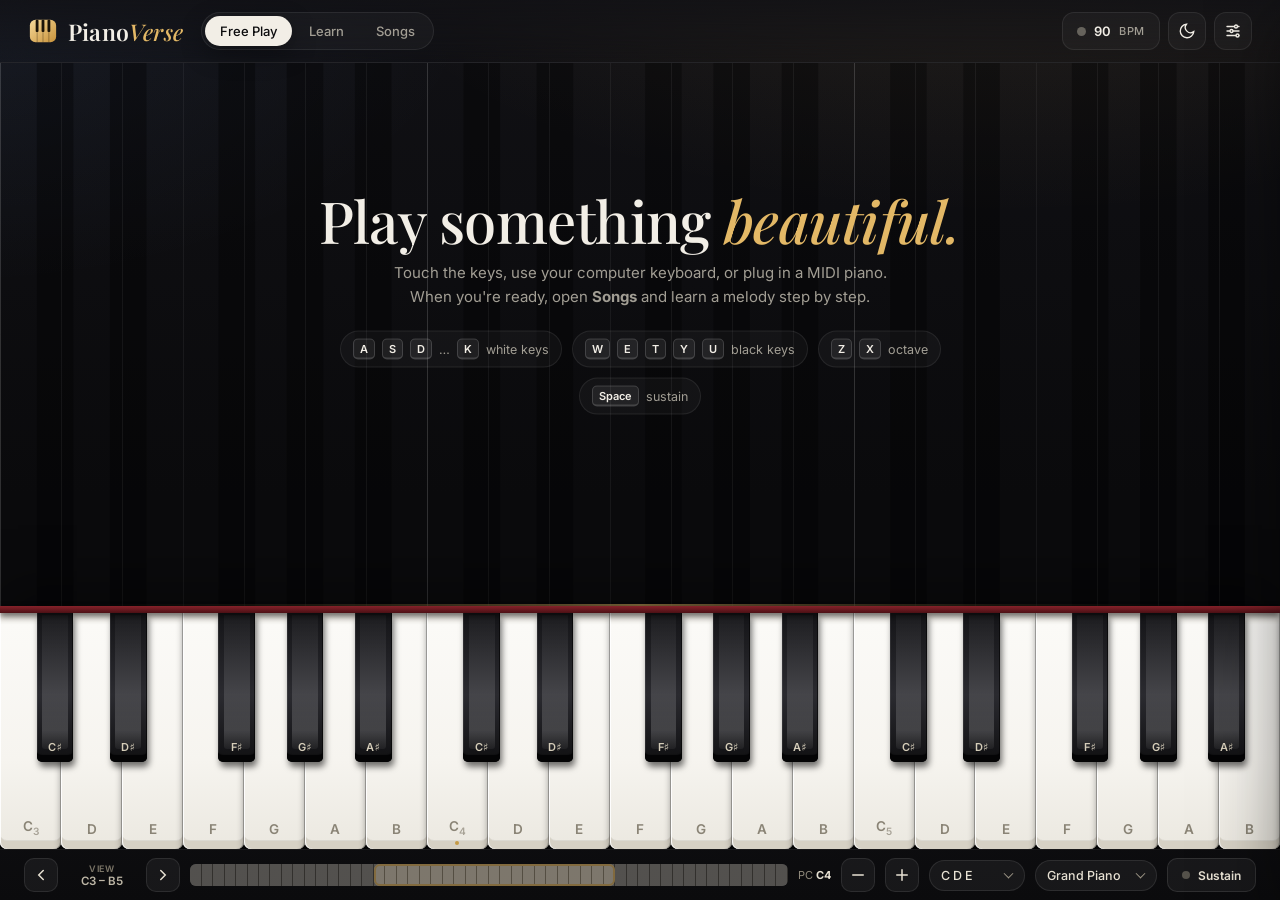
==== index.html @ e6970160 "PianoVerse: web piano with step-by-step learning" ====
<!doctype html>
<html lang="en" data-theme="dark">
<head>
<meta charset="utf-8">
<meta name="viewport" content="width=device-width, initial-scale=1, viewport-fit=cover">
<meta name="theme-color" content="#0a0a0c">
<title>PianoVerse</title>
<link rel="preconnect" href="https://fonts.googleapis.com">
<link rel="preconnect" href="https://fonts.gstatic.com" crossorigin>
<link href="https://fonts.googleapis.com/css2?family=Inter:wght@400;500;600;700&family=Playfair+Display:ital,wght@0,500;0,600;0,700;1,500;1,600&display=swap" rel="stylesheet">
<style>
/* =====================================================================
   DESIGN TOKENS
   ===================================================================== */
:root{
  --bg:#0a0a0c; --bg-2:#111115; --surface:rgba(255,255,255,.035); --surface-2:rgba(255,255,255,.065);
  --solid:#16161b; --solid-2:#1c1c22; --line:rgba(255,255,255,.08); --line-2:rgba(255,255,255,.15);
  --text:#f2eee6; --muted:#a29e94; --faint:#66635c;
  --gold:#e3b866; --gold-2:#f6d999; --gold-ink:#1b1408; --gold-soft:rgba(227,184,102,.14);
  --blue:#7aaeff; --blue-soft:rgba(122,174,255,.16); --red:#ff7272; --green:#62d6a2;
  --glass:rgba(17,17,21,.74); --shadow:0 24px 70px rgba(0,0,0,.55); --shadow-sm:0 8px 24px rgba(0,0,0,.35);
  --hw-lane:rgba(255,255,255,.022); --hw-black:rgba(0,0,0,.32); --hw-line:rgba(255,255,255,.055); --hw-bar:rgba(255,255,255,.11);
  --radius:16px; --ease:cubic-bezier(.2,.75,.2,1);
  --kbh:clamp(124px, 27vh, 236px);
  --serif:'Playfair Display', 'Iowan Old Style', Georgia, serif;
  --sans:Inter, system-ui, -apple-system, 'Segoe UI', Roboto, sans-serif;
}
[data-theme="light"]{
  --bg:#f3efe6; --bg-2:#e9e3d6; --surface:rgba(40,28,8,.035); --surface-2:rgba(40,28,8,.07);
  --solid:#fffcf6; --solid-2:#f7f2e8; --line:rgba(40,28,8,.1); --line-2:rgba(40,28,8,.2);
  --text:#1d1a15; --muted:#6b665b; --faint:#a59f92;
  --gold:#a8771c; --gold-2:#c8952f; --gold-ink:#fffaf0; --gold-soft:rgba(168,119,28,.12);
  --blue:#2f6fd6; --blue-soft:rgba(47,111,214,.12); --red:#d64545; --green:#1f9d67;
  --glass:rgba(255,252,246,.82); --shadow:0 24px 60px rgba(70,48,10,.16); --shadow-sm:0 8px 22px rgba(70,48,10,.12);
  --hw-lane:rgba(40,28,8,.02); --hw-black:rgba(40,28,8,.05); --hw-line:rgba(40,28,8,.06); --hw-bar:rgba(40,28,8,.13);
}
*{box-sizing:border-box}
html,body{height:100%;margin:0}
body{
  font-family:var(--sans); color:var(--text); overflow:hidden; -webkit-font-smoothing:antialiased;
  background:
    radial-gradient(1100px 520px at 78% -12%, rgba(227,184,102,.10), transparent 62%),
    radial-gradient(900px 480px at -5% 0%, rgba(122,174,255,.07), transparent 60%),
    linear-gradient(180deg, var(--bg-2), var(--bg) 55%);
  background-color:var(--bg);
}
button,select,input,textarea{font:inherit;color:inherit}
button{cursor:pointer}
:focus-visible{outline:2px solid var(--gold);outline-offset:2px}
.sr{position:absolute;width:1px;height:1px;overflow:hidden;clip:rect(0 0 0 0)}

/* =====================================================================
   LAYOUT
   ===================================================================== */
.app{display:grid;grid-template-rows:auto minmax(0,1fr) auto;grid-template-columns:minmax(0,1fr);height:100vh;height:100dvh}
.app > *{min-width:0}
header.top{
  display:flex;align-items:center;gap:18px;padding:12px clamp(12px,2.2vw,28px);
  border-bottom:1px solid var(--line);position:relative;z-index:20;
  background:linear-gradient(180deg, var(--glass), transparent);
  backdrop-filter:blur(14px);-webkit-backdrop-filter:blur(14px);
}
.brand{display:flex;align-items:center;gap:10px;flex:0 0 auto}
.brand svg{width:30px;height:30px}
.logo{font-family:var(--serif);font-size:23px;font-weight:600;letter-spacing:.2px;white-space:nowrap}
.logo em{font-style:italic;color:var(--gold);font-weight:500}
.top-right{margin-left:auto;display:flex;align-items:center;gap:8px}

/* segmented controls */
.seg{display:inline-flex;padding:3px;border-radius:999px;background:var(--surface);border:1px solid var(--line);gap:2px;flex:0 0 auto}
.seg button{border:0;background:transparent;padding:7px 15px;border-radius:999px;font-size:13px;font-weight:500;color:var(--muted);transition:all .2s var(--ease);white-space:nowrap}
.seg button:hover{color:var(--text)}
.seg button.on{background:var(--text);color:var(--bg);box-shadow:var(--shadow-sm)}
.seg.sm button{padding:6px 11px;font-size:12.5px}
.seg.gold button.on{background:var(--gold);color:var(--gold-ink)}

.icon-btn{width:38px;height:38px;border-radius:12px;border:1px solid var(--line);background:var(--surface);display:grid;place-items:center;transition:all .2s var(--ease);flex:0 0 auto;padding:0}
.icon-btn:hover{background:var(--surface-2);border-color:var(--line-2)}
.icon-btn svg{width:18px;height:18px}
.chip{display:inline-flex;align-items:center;gap:8px;height:38px;padding:0 14px;border-radius:12px;border:1px solid var(--line);background:var(--surface);font-size:13px;font-weight:600;transition:all .2s var(--ease);white-space:nowrap}
.chip:hover{background:var(--surface-2)}
.chip small{font-weight:500;color:var(--muted);font-size:11px;letter-spacing:.06em}
.chip.on{border-color:var(--gold);color:var(--gold)}
.beat-dot{width:9px;height:9px;border-radius:50%;background:var(--faint);transition:transform .08s, background .08s, box-shadow .2s}
.beat-dot.tick{background:var(--gold);transform:scale(1.35);box-shadow:0 0 12px var(--gold)}
.beat-dot.tick.accent{background:var(--gold-2);transform:scale(1.7)}
.btn{border:1px solid var(--line-2);background:var(--surface);border-radius:12px;padding:9px 16px;font-size:13px;font-weight:600;transition:all .2s var(--ease);white-space:nowrap}
.btn:hover{background:var(--surface-2)}
.btn.pri{background:linear-gradient(180deg,var(--gold-2),var(--gold));color:var(--gold-ink);border-color:transparent;box-shadow:0 6px 20px rgba(227,184,102,.25)}
.btn.pri:hover{filter:brightness(1.06)}
.btn.ghost{border-color:transparent;background:transparent;color:var(--muted)}
.btn.ghost:hover{color:var(--text);background:var(--surface)}
.btn.sm{padding:6px 11px;font-size:12px;border-radius:10px}
.tog{border:1px solid var(--line);background:var(--surface);border-radius:999px;padding:6px 12px;font-size:12.5px;font-weight:500;color:var(--muted);transition:all .2s var(--ease);white-space:nowrap;display:inline-flex;align-items:center;gap:6px}
.tog.on{color:var(--gold);border-color:color-mix(in srgb,var(--gold) 60%,transparent);background:var(--gold-soft)}
.tog svg{width:14px;height:14px}

/* =====================================================================
   STAGE (falling-notes highway + overlays)
   ===================================================================== */
.stage{position:relative;overflow:hidden;min-height:0}
#hw{position:absolute;inset:0;width:100%;height:100%;display:block}

/* Free play HUD */
.free-hud{position:absolute;inset:0;display:none;pointer-events:none}
.mode-free .free-hud{display:block}
.fh-idle,.fh-live{position:absolute;left:50%;top:44%;transform:translate(-50%,-50%);text-align:center;transition:opacity .4s var(--ease), transform .4s var(--ease);width:min(92%,680px)}
.fh-idle h1{font-family:var(--serif);font-weight:500;font-size:clamp(30px,5.2vw,58px);margin:0 0 10px;letter-spacing:-.5px;line-height:1.05}
.fh-idle h1 em{color:var(--gold);font-style:italic}
.fh-idle p{color:var(--muted);margin:0 auto 22px;max-width:520px;line-height:1.6;font-size:15px}
.kbd-hints{display:flex;flex-wrap:wrap;gap:10px;justify-content:center;font-size:12.5px;color:var(--muted)}
.kbd-hints span{display:inline-flex;align-items:center;gap:7px;padding:7px 12px;border:1px solid var(--line);border-radius:999px;background:var(--surface)}
kbd{font-family:var(--sans);font-size:11px;font-weight:600;padding:2px 6px;border-radius:5px;border:1px solid var(--line-2);border-bottom-width:2px;background:var(--surface-2);color:var(--text)}
.fh-live{opacity:0}
.free-hud.live .fh-idle{opacity:0;transform:translate(-50%,-56%)}
.free-hud.live .fh-live{opacity:1}
.free-hud.dim .fh-live{opacity:.35}
.fh-note{font-family:var(--serif);font-size:clamp(54px,10vw,112px);line-height:1;font-weight:500;letter-spacing:-1px}
.fh-note sub{font-size:.35em;color:var(--muted);vertical-align:baseline;margin-left:4px;font-family:var(--sans);font-weight:500}
.fh-chord{margin-top:10px;font-size:clamp(15px,2vw,19px);color:var(--gold);font-weight:600;letter-spacing:.02em;min-height:1.4em}
.fh-alt{display:flex;justify-content:center;gap:8px;margin-top:16px;flex-wrap:wrap}
.fh-alt div{padding:7px 13px;border-radius:12px;background:var(--glass);border:1px solid var(--line);font-size:14px;font-weight:600}
.fh-alt label{display:block;font-size:9.5px;letter-spacing:.12em;text-transform:uppercase;color:var(--faint);font-weight:600;margin-bottom:2px}

/* Learn UI */
.learn{position:absolute;inset:0;display:none;pointer-events:none}
.mode-learn .learn{display:block}
.learn > *{pointer-events:auto}
.lbar{position:absolute;left:0;right:0;top:0;display:flex;align-items:center;gap:10px;padding:12px clamp(12px,2.2vw,28px);overflow-x:auto;scrollbar-width:none;white-space:nowrap;z-index:5}
.lbar::-webkit-scrollbar{display:none}
.song-pick{display:flex;align-items:center;gap:10px;padding:6px 14px 6px 8px;border-radius:14px;border:1px solid var(--line);background:var(--glass);backdrop-filter:blur(12px);-webkit-backdrop-filter:blur(12px);text-align:left;max-width:300px;flex:0 0 auto;transition:all .2s var(--ease)}
.song-pick:hover{border-color:var(--line-2)}
.sp-art{width:34px;height:34px;border-radius:10px;flex:0 0 auto;background:linear-gradient(135deg,hsl(var(--h,40) 55% 45%),hsl(calc(var(--h,40) + 40) 50% 22%));display:grid;place-items:center}
.sp-art svg{width:16px;height:16px;color:#fff;opacity:.9}
.sp-txt{min-width:0}
.sp-title{display:block;font-family:var(--serif);font-size:15px;font-weight:600;overflow:hidden;text-overflow:ellipsis}
.sp-meta{display:block;font-size:11px;color:var(--muted);margin-top:1px}
.speed{display:inline-flex;align-items:center;gap:8px;font-size:12px;color:var(--muted);padding:5px 12px;border-radius:999px;border:1px solid var(--line);background:var(--glass);flex:0 0 auto}
.speed output{font-weight:600;color:var(--text);min-width:34px;font-variant-numeric:tabular-nums}
.selwrap{position:relative;flex:0 0 auto}
select.sel{appearance:none;-webkit-appearance:none;border:1px solid var(--line);background:var(--glass);border-radius:999px;padding:7px 30px 7px 13px;font-size:12.5px;font-weight:500;cursor:pointer}
.selwrap::after{content:'';position:absolute;right:13px;top:50%;width:6px;height:6px;border-right:1.5px solid var(--muted);border-bottom:1.5px solid var(--muted);transform:translateY(-70%) rotate(45deg);pointer-events:none}
select.sel option{background:var(--solid);color:var(--text)}
.lbar .spacer{flex:1 1 auto}

.lcards{position:absolute;top:66px;left:clamp(12px,2.2vw,28px);right:clamp(12px,2.2vw,28px);display:flex;gap:14px;align-items:flex-start;z-index:4;pointer-events:none}
.lcards > *{pointer-events:auto}
.card-glass{background:var(--glass);border:1px solid var(--line);border-radius:var(--radius);backdrop-filter:blur(16px) saturate(1.2);-webkit-backdrop-filter:blur(16px) saturate(1.2);box-shadow:var(--shadow-sm)}
.step-card{padding:16px 18px 14px;width:min(460px,100%);transition:transform .25s var(--ease)}
.step-card.bump{animation:bump .3s var(--ease)}
@keyframes bump{40%{transform:scale(1.015)}}
.sc-top{display:flex;align-items:center;justify-content:space-between;gap:10px;font-size:11px;letter-spacing:.12em;text-transform:uppercase;color:var(--muted);font-weight:600}
.sc-hand{display:inline-flex;align-items:center;gap:6px;padding:3px 9px;border-radius:999px;background:var(--gold-soft);color:var(--gold);letter-spacing:.06em}
.sc-hand.L{background:var(--blue-soft);color:var(--blue)}
.sc-main{font-family:var(--serif);font-size:clamp(24px,3vw,32px);margin:6px 0 12px;font-weight:500;line-height:1.15}
.sc-main b{font-weight:600;color:var(--gold)}
.sc-main.L b{color:var(--blue)}
.sc-main .sub{font-family:var(--sans);font-size:13px;color:var(--muted);font-weight:500;margin-left:6px}
.nots{display:grid;grid-template-columns:repeat(5,1fr);gap:6px}
.nt{padding:8px 6px 7px;border-radius:11px;background:var(--surface);border:1px solid var(--line);text-align:center;min-width:0}
.nt label{display:block;font-size:9px;letter-spacing:.13em;text-transform:uppercase;color:var(--faint);font-weight:600;margin-bottom:3px;white-space:nowrap}
.nt span{font-size:16px;font-weight:600;white-space:nowrap}
.nt.fin span{display:inline-flex;align-items:center;gap:6px}
.hand-ico{display:inline-flex;align-items:flex-end;gap:2px;height:16px}
.hand-ico i{display:block;width:3.5px;border-radius:2px;background:var(--line-2)}
.hand-ico i.on{background:var(--gold)}
.L .hand-ico i.on{background:var(--blue)}
.coach{display:flex;gap:9px;align-items:flex-start;margin-top:11px;font-size:13px;line-height:1.5;color:var(--muted);min-height:20px}
.coach svg{flex:0 0 auto;width:16px;height:16px;margin-top:2px;color:var(--gold)}
.coach.warn{color:var(--red)}
.coach.warn svg{color:var(--red)}
.coach.good{color:var(--green)}
.coach.good svg{color:var(--green)}
.sc-actions{display:flex;gap:6px;margin-top:10px}
.staff-card{padding:8px 10px 4px;width:270px;flex:0 0 auto}
.staff-card .cap{font-size:9.5px;letter-spacing:.13em;text-transform:uppercase;color:var(--faint);font-weight:600;padding:4px 6px 0}
#staff{display:block;width:100%;height:auto}
.st-line{stroke:var(--muted);stroke-width:1;opacity:.55}
.st-ledger{stroke:var(--muted);stroke-width:1.2}
.st-clef{fill:var(--muted);font-family:'Noto Music','Bravura','Segoe UI Symbol','Apple Symbols',serif}
.st-cur{fill:var(--gold);stroke:var(--gold)}
.st-cur.L{fill:var(--blue);stroke:var(--blue)}
.st-next{fill:var(--faint);stroke:var(--faint)}
.st-hollow{fill:none;stroke-width:1.6}
.st-lbl{fill:var(--text);font-size:11px;font-weight:600;font-family:var(--sans)}
.st-acc{font-size:15px;font-family:var(--sans)}

.hud{position:absolute;right:clamp(12px,2.2vw,28px);top:66px;padding:12px 16px;display:none;gap:18px;z-index:4}
.hud.show{display:flex}
.hud div{text-align:center}
.hud label{display:block;font-size:9.5px;letter-spacing:.13em;text-transform:uppercase;color:var(--faint);font-weight:600}
.hud b{font-size:20px;font-variant-numeric:tabular-nums;font-weight:600}
.lyrics{margin-top:10px;padding:9px 13px;border-radius:12px;background:var(--surface);border:1px solid var(--line);font-family:var(--serif);font-size:clamp(17px,1.7vw,21px);line-height:1.35}
.lyrics:empty{display:none}
.lyrics span{color:var(--faint);transition:color .2s,text-shadow .2s}
.lyrics span.done{color:var(--muted)}
.lyrics span.cur{color:var(--gold);text-shadow:0 0 18px rgba(227,184,102,.45)}
.lyrics span.cur.L{color:var(--blue)}
.progress{position:absolute;left:0;right:0;bottom:0;height:3px;background:var(--line);z-index:3}
.progress i{display:block;height:100%;width:0;background:linear-gradient(90deg,var(--gold),var(--gold-2));box-shadow:0 0 12px var(--gold);transition:width .25s var(--ease)}
.judge{position:absolute;left:50%;top:46%;transform:translate(-50%,-50%);font-family:var(--serif);font-style:italic;font-size:clamp(28px,4vw,46px);font-weight:600;pointer-events:none;opacity:0;z-index:6;text-shadow:0 4px 30px rgba(0,0,0,.4)}
.judge.go{animation:judge .7s var(--ease) forwards}
.judge.perfect{color:var(--gold-2)} .judge.good{color:var(--green)} .judge.miss{color:var(--red)} .judge.count{color:var(--text);font-size:clamp(60px,9vw,110px);font-style:normal}
@keyframes judge{0%{opacity:0;transform:translate(-50%,-30%) scale(.9)}20%{opacity:1;transform:translate(-50%,-50%) scale(1)}100%{opacity:0;transform:translate(-50%,-75%) scale(1.02)}}
.empty-learn{position:absolute;inset:0;display:none;place-items:center;text-align:center;z-index:7;padding:20px}
.empty-learn.show{display:grid}
.empty-learn h2{font-family:var(--serif);font-weight:500;font-size:clamp(26px,4vw,40px);margin:0 0 8px}
.empty-learn p{color:var(--muted);margin:0 0 18px}

/* =====================================================================
   KEYBOARD
   ===================================================================== */
.kbwrap{position:relative;z-index:10;background:linear-gradient(180deg,#141418,#0b0b0d);box-shadow:0 -20px 50px rgba(0,0,0,.35)}
[data-theme="light"] .kbwrap{background:linear-gradient(180deg,#2b2621,#1a1714)}
.felt{height:7px;position:relative;z-index:6;background:linear-gradient(180deg,#86222a,#4c1015);box-shadow:0 3px 6px rgba(0,0,0,.6)}
#kbScroll{position:relative;height:var(--kbh);overflow-x:auto;overflow-y:hidden;scrollbar-width:none;touch-action:none;-webkit-user-select:none;user-select:none;-webkit-touch-callout:none;background:#060607}
#kbScroll::-webkit-scrollbar{display:none}
#kbInner{position:relative;height:100%;--wk:40px;width:calc(var(--wk) * 52)}
.key{position:absolute;top:0;-webkit-tap-highlight-color:transparent}
.wkey{left:calc(var(--i) * var(--wk));width:var(--wk);height:100%;z-index:1;border-radius:0 0 7px 7px;
  background:linear-gradient(180deg,#dedad2 0%,#fbfaf7 5%,#f6f4ef 62%,#ebe8e0 100%);
  box-shadow:inset -1px 0 0 rgba(0,0,0,.26), inset 1px 0 0 rgba(255,255,255,.9), inset 0 -8px 0 #d6d1c5, inset 0 -9px 0 rgba(0,0,0,.07), 0 5px 7px rgba(0,0,0,.4);
  transition:transform .15s var(--ease), box-shadow .15s var(--ease), background .18s}
.wkey::after{content:'';position:absolute;left:8%;right:8%;bottom:9px;height:46%;border-radius:8px;background:radial-gradient(ellipse at 50% 100%, var(--glow,rgba(227,184,102,.8)), transparent 70%);opacity:0;transition:opacity .22s}
.wkey.down{transform:translateY(1.5px);background:linear-gradient(180deg,#c9c4b9 0%,#efebe1 9%,#f1e7cf 100%);box-shadow:inset -1px 0 0 rgba(0,0,0,.3), inset 0 -3px 0 #cfc8b5, inset 0 8px 10px -6px rgba(0,0,0,.35), 0 1px 2px rgba(0,0,0,.45)}
.wkey.down::after{opacity:1}
.bkey{left:calc((var(--i) + 1) * var(--wk) - var(--wk) * .3 + var(--o) * var(--wk));width:calc(var(--wk) * .6);height:63%;z-index:3;border-radius:0 0 5px 5px;
  background:linear-gradient(180deg,#151518 0%,#2a2a2f 55%,#101012 100%);
  box-shadow:inset 0 -8px 1px -1px #040405, inset 1px 0 0 rgba(255,255,255,.08), inset -1px 0 0 rgba(0,0,0,.6), 2px 5px 6px rgba(0,0,0,.55);
  transition:height .12s var(--ease), box-shadow .12s var(--ease), background .18s}
.bkey::before{content:'';position:absolute;left:15%;right:15%;top:2px;height:calc(100% - 15px);border-radius:0 0 3px 3px;background:linear-gradient(180deg,rgba(255,255,255,.03),rgba(255,255,255,.17) 86%,rgba(255,255,255,.05));pointer-events:none}
.bkey.down{height:62%;box-shadow:inset 0 -3px 1px -1px #040405, inset 0 0 12px rgba(227,184,102,.35), 1px 2px 3px rgba(0,0,0,.5);background:linear-gradient(180deg,#121214,#2c271d 55%,#4a3a1a 100%)}
/* learning states */
.wkey.target{background:linear-gradient(180deg,#e6cf98 0%,#fff3d3 7%,#f7d98e 100%);box-shadow:inset -1px 0 0 rgba(0,0,0,.2), inset 0 -8px 0 #d9b25d, 0 0 22px rgba(227,184,102,.55), 0 5px 7px rgba(0,0,0,.4)}
.wkey.target::after{opacity:1;--glow:rgba(255,226,150,.95);animation:pulse 1.2s ease-in-out infinite}
.bkey.target{background:linear-gradient(180deg,#3a2c10,#c69538 78%,#8d6520);box-shadow:inset 0 -8px 1px -1px #5a3f10, 0 0 18px rgba(227,184,102,.7)}
.wkey.target.tL{background:linear-gradient(180deg,#b9cdee 0%,#e8f0ff 7%,#a9c7ff 100%);box-shadow:inset -1px 0 0 rgba(0,0,0,.2), inset 0 -8px 0 #7fa3e0, 0 0 22px rgba(122,174,255,.55)}
.wkey.target.tL::after{--glow:rgba(160,200,255,.95)}
.bkey.target.tL{background:linear-gradient(180deg,#0f1f3a,#4f86e0 78%,#2f5bb0);box-shadow:0 0 18px rgba(122,174,255,.7)}
.wkey.pv1{background:linear-gradient(180deg,#e3dccb 0%,#fdf8ea 7%,#f6ebcc 100%)}
.wkey.pv2{background:linear-gradient(180deg,#e2ddd2 0%,#fcfaf3 7%,#f5efdf 100%)}
.bkey.pv1{background:linear-gradient(180deg,#1a1712,#5a4724 85%,#2c2416)}
.bkey.pv2{background:linear-gradient(180deg,#18171a,#3d3426 85%,#1e1b16)}
.wkey.auto{background:linear-gradient(180deg,#bfcbe0 0%,#eef3ff 7%,#cfdcf7 100%)}
.wkey.auto::after{opacity:.9;--glow:rgba(122,174,255,.8)}
.bkey.auto{background:linear-gradient(180deg,#121826,#3d64a8 85%,#24406f)}
.wkey.hit{background:linear-gradient(180deg,#c7e6d2 0%,#effff5 7%,#b9ecd0 100%)!important}
.bkey.hit{background:linear-gradient(180deg,#0f2419,#2f9e69 85%,#1c6644)!important}
.wkey.wrong{background:linear-gradient(180deg,#e8c3c3 0%,#fff0f0 7%,#f6b9b9 100%)!important;animation:shake .3s}
.bkey.wrong{background:linear-gradient(180deg,#2a0f0f,#b84444 85%,#702424)!important;animation:shake .3s}
.key.hint{animation:hintbob .5s var(--ease) 2}
@keyframes pulse{0%,100%{opacity:.55}50%{opacity:1}}
@keyframes shake{25%{translate:-2px 0}75%{translate:2px 0}}
@keyframes hintbob{50%{translate:0 4px}}
.kl{position:absolute;left:0;right:0;bottom:12px;text-align:center;font-size:clamp(8.5px,calc(var(--wk) * .27),13.5px);font-weight:600;color:#8a8476;pointer-events:none;z-index:2;line-height:1.1;letter-spacing:.01em}
.bkey .kl{bottom:9px;color:#d5cdb9;font-size:clamp(7px,calc(var(--wk) * .2),11px)}
.wkey.target .kl,.wkey.pv1 .kl{color:#6d5113}
.wkey.target.tL .kl{color:#1d3e78}
.mc::before{content:'';position:absolute;left:50%;bottom:4px;width:4px;height:4px;margin-left:-2px;border-radius:50%;background:#c49a46;z-index:2}
/* sargam marks */
.sg{position:relative;display:inline-block}
.sg.komal{text-decoration:underline;text-underline-offset:2px;text-decoration-thickness:1.5px}
.sg.tivra::after{content:'';position:absolute;left:50%;top:-4px;width:1.5px;height:5px;background:currentColor;margin-left:-.75px}
.sg[data-o="1"]::before,.sg[data-o="2"]::before{content:'•';position:absolute;left:0;right:0;top:-.8em;font-size:.7em;text-align:center;line-height:1}
.sg[data-o="2"]::before{content:'••'}
.sg[data-o="-1"] .od,.sg[data-o="-2"] .od{position:absolute;left:0;right:0;bottom:-.75em;font-size:.7em;text-align:center;line-height:1}
.sg.tivra[data-o="1"]::after{top:-1.15em}

/* key strip below the keys */
.kstrip{display:flex;align-items:center;gap:10px;padding:8px clamp(10px,2vw,24px);border-top:1px solid rgba(255,255,255,.05);color:#d8d2c4}
.kstrip .icon-btn{width:34px;height:34px;border-radius:10px;background:rgba(255,255,255,.05);border-color:rgba(255,255,255,.09);color:#e7e1d3}
.kstrip .icon-btn:hover{background:rgba(255,255,255,.1)}
.oct{display:flex;align-items:center;gap:6px}
.oct-lbl{font-size:11.5px;font-weight:600;min-width:76px;text-align:center;color:#bdb6a6;font-variant-numeric:tabular-nums}
.oct-lbl small{display:block;font-size:9px;color:#7c7668;letter-spacing:.1em;text-transform:uppercase;font-weight:600}
.mm{position:relative;flex:1 1 auto;height:22px;border-radius:6px;cursor:pointer;min-width:80px;overflow:hidden;background:repeating-linear-gradient(90deg,#d8d4cb 0,#d8d4cb calc(100%/52 - 1px),#7d796f calc(100%/52 - 1px),#7d796f calc(100%/52));opacity:.55;touch-action:none}
.mm-win{position:absolute;top:0;bottom:0;border-radius:6px;border:2px solid var(--gold);background:rgba(227,184,102,.18);box-shadow:0 0 0 999px rgba(0,0,0,.35)}
.pedal{display:inline-flex;align-items:center;gap:8px;height:34px;padding:0 14px;border-radius:10px;border:1px solid rgba(255,255,255,.1);background:rgba(255,255,255,.05);font-size:12px;font-weight:600;color:#e7e1d3;transition:all .18s var(--ease);touch-action:none}
.pedal i{width:8px;height:8px;border-radius:50%;background:#55524b;transition:all .18s}
.pedal.on{border-color:var(--gold);color:var(--gold);background:rgba(227,184,102,.12)}
.pedal.on i{background:var(--gold);box-shadow:0 0 10px var(--gold)}
.kstrip select.sel{background:rgba(255,255,255,.05);border-color:rgba(255,255,255,.09);color:#e7e1d3;padding:7px 28px 7px 11px}
.kstrip .selwrap::after{border-color:#9c9586}
.pc-oct{font-size:11px;color:#8f897b;white-space:nowrap}
.pc-oct b{color:#e7e1d3}

/* =====================================================================
   OVERLAYS: library, settings drawer, completion, toast
   ===================================================================== */
.overlay{position:fixed;inset:0;z-index:60;display:grid;place-items:center;background:rgba(5,5,7,.55);backdrop-filter:blur(10px);-webkit-backdrop-filter:blur(10px);opacity:0;pointer-events:none;transition:opacity .25s var(--ease);padding:clamp(0px,3vw,36px)}
[data-theme="light"] .overlay{background:rgba(60,45,20,.2)}
.overlay.open{opacity:1;pointer-events:auto}
.sheet{background:var(--solid);border:1px solid var(--line);border-radius:22px;box-shadow:var(--shadow);width:min(1180px,100%);max-height:100%;display:flex;flex-direction:column;transform:translateY(14px) scale(.985);transition:transform .3s var(--ease);overflow:hidden}
.overlay.open .sheet{transform:none}
.lib-head{padding:24px clamp(16px,3vw,32px) 0;display:flex;align-items:flex-start;gap:16px;flex-wrap:wrap}
.lib-head h2{font-family:var(--serif);font-weight:500;font-size:clamp(26px,3.4vw,38px);margin:0;letter-spacing:-.3px}
.lib-head p{margin:4px 0 0;color:var(--muted);font-size:14px}
.lib-head .x{margin-left:auto}
.stats{display:flex;gap:10px;flex-wrap:wrap;padding:16px clamp(16px,3vw,32px) 0}
.stat{display:flex;align-items:center;gap:10px;padding:10px 14px;border-radius:14px;background:var(--surface);border:1px solid var(--line)}
.stat svg{width:18px;height:18px;color:var(--gold)}
.stat b{font-size:16px;display:block;line-height:1.1}
.stat span{font-size:11px;color:var(--muted)}
.lib-tools{display:flex;gap:10px;align-items:center;flex-wrap:wrap;padding:18px clamp(16px,3vw,32px) 14px;border-bottom:1px solid var(--line)}
.search{flex:1 1 200px;display:flex;align-items:center;gap:8px;padding:0 12px;border:1px solid var(--line);border-radius:12px;background:var(--surface);height:38px;max-width:340px}
.search svg{width:16px;height:16px;color:var(--faint)}
.search input{border:0;background:transparent;outline:0;flex:1;font-size:13.5px;min-width:0}
.grid{display:grid;align-content:start;flex:1 1 auto;min-height:0;grid-template-columns:repeat(auto-fill,minmax(232px,1fr));gap:16px;padding:20px clamp(16px,3vw,32px) 30px;overflow-y:auto}
.card{border:1px solid var(--line);background:var(--bg-2);border-radius:18px;overflow:hidden;text-align:left;padding:0;transition:transform .22s var(--ease), box-shadow .22s var(--ease), border-color .22s;display:flex;flex-direction:column}
[data-theme="light"] .card{background:#fff}
.card:hover{transform:translateY(-3px);box-shadow:var(--shadow-sm);border-color:var(--line-2)}
.art{position:relative;height:104px;flex:0 0 104px;background:
  radial-gradient(120% 90% at 85% 0%, hsla(calc(var(--h) + 30),70%,62%,.55), transparent 60%),
  linear-gradient(135deg,hsl(var(--h) 45% 30%),hsl(calc(var(--h) + 35) 40% 13%));overflow:hidden}
.art svg{position:absolute;left:0;right:0;bottom:8px;width:100%;height:62px}
.art polyline{fill:none;stroke:rgba(255,255,255,.85);stroke-width:1.6;stroke-linejoin:round;stroke-linecap:round;vector-effect:non-scaling-stroke}
.art .dots circle{fill:rgba(255,255,255,.9)}
.diff{position:absolute;top:10px;left:10px;font-size:10px;font-weight:700;letter-spacing:.1em;text-transform:uppercase;padding:4px 8px;border-radius:999px;background:rgba(0,0,0,.35);color:#fff;backdrop-filter:blur(6px)}
.diff.beginner::before,.diff.easy::before,.diff.intermediate::before{content:'';display:inline-block;width:6px;height:6px;border-radius:50%;margin-right:6px;vertical-align:1px}
.diff.beginner::before{background:#7ee2a8}.diff.easy::before{background:#f6d999}.diff.intermediate::before{background:#ff9b7a}
.ctag{position:absolute;top:10px;right:10px;font-size:10px;font-weight:600;padding:4px 8px;border-radius:999px;background:rgba(255,255,255,.18);color:#fff}
.cbody{padding:14px 16px 15px;display:flex;flex-direction:column;gap:6px;flex:1}
.cbody h3{font-family:var(--serif);font-size:18px;font-weight:600;margin:0;line-height:1.2}
.cbody p{margin:0;font-size:12px;color:var(--muted);line-height:1.45}
.cmeta{display:flex;align-items:center;gap:10px;font-size:11.5px;color:var(--muted);margin-top:auto;padding-top:6px}
.cmeta .stars{margin-left:auto;display:inline-flex;gap:2px}
.stars svg{width:14px;height:14px}
.stars .on{color:var(--gold)} .stars .off{color:var(--line-2)}
.no-res{grid-column:1/-1;text-align:center;color:var(--muted);padding:40px 0}

.drawer{position:fixed;top:0;right:0;bottom:0;width:min(400px,100%);z-index:70;background:var(--solid);border-left:1px solid var(--line);box-shadow:var(--shadow);transform:translateX(102%);transition:transform .3s var(--ease);display:flex;flex-direction:column}
.drawer.open{transform:none}
.scrim{position:fixed;inset:0;z-index:65;background:rgba(0,0,0,.35);opacity:0;pointer-events:none;transition:opacity .25s}
.scrim.open{opacity:1;pointer-events:auto}
.dr-head{display:flex;align-items:center;padding:20px 22px 12px}
.dr-head h2{font-family:var(--serif);font-weight:500;font-size:26px;margin:0}
.dr-head .icon-btn{margin-left:auto}
.dr-body{overflow-y:auto;padding:4px 22px 30px}
.grp{padding:16px 0;border-bottom:1px solid var(--line)}
.grp h4{margin:0 0 12px;font-size:10.5px;letter-spacing:.14em;text-transform:uppercase;color:var(--faint);font-weight:700}
.row{display:flex;align-items:center;gap:12px;margin:10px 0;font-size:13.5px}
.row > label{flex:0 0 118px;color:var(--muted)}
.row .ctl{flex:1;display:flex;align-items:center;gap:10px;min-width:0}
.row output{font-size:12px;font-weight:600;min-width:38px;text-align:right;font-variant-numeric:tabular-nums}
.row .selwrap{flex:1}
.row select.sel{width:100%;background:var(--surface);border-radius:10px}
.stepper{display:inline-flex;align-items:center;border:1px solid var(--line);border-radius:10px;overflow:hidden}
.stepper button{border:0;background:var(--surface);width:34px;height:32px;font-size:16px}
.stepper span{min-width:46px;text-align:center;font-weight:600;font-size:13px;font-variant-numeric:tabular-nums}
.status{font-size:12px;color:var(--muted);display:flex;align-items:center;gap:8px;line-height:1.4}
.status i{width:7px;height:7px;border-radius:50%;background:var(--faint);flex:0 0 auto}
.status.ok i{background:var(--green)} .status.load i{background:var(--gold);animation:pulse 1s infinite} .status.bad i{background:var(--red)}
textarea.json{width:100%;min-height:110px;border:1px solid var(--line);border-radius:12px;background:var(--surface);padding:10px;font-family:ui-monospace,Menlo,monospace;font-size:11.5px;resize:vertical}
.shortcuts{display:grid;grid-template-columns:auto 1fr;gap:7px 12px;font-size:12.5px;color:var(--muted);align-items:center}

input[type=range]{-webkit-appearance:none;appearance:none;height:4px;border-radius:4px;background:var(--line-2);outline:none;flex:1;min-width:60px;accent-color:var(--gold)}
input[type=range]::-webkit-slider-thumb{-webkit-appearance:none;width:16px;height:16px;border-radius:50%;background:var(--gold-2);border:2px solid var(--gold);box-shadow:0 2px 6px rgba(0,0,0,.35);cursor:pointer}
input[type=range]::-moz-range-thumb{width:14px;height:14px;border-radius:50%;background:var(--gold-2);border:2px solid var(--gold);cursor:pointer}

/* metronome popover */
.metro-wrap{position:relative}
.pop{position:absolute;right:0;top:calc(100% + 10px);width:290px;padding:18px;z-index:40;opacity:0;transform:translateY(-6px);pointer-events:none;transition:all .2s var(--ease)}
.pop.open{opacity:1;transform:none;pointer-events:auto}
.mp-bpm{display:flex;align-items:center;justify-content:space-between;gap:10px}
.mp-bpm b{font-family:var(--serif);font-size:46px;font-weight:500;line-height:1;font-variant-numeric:tabular-nums}
.mp-bpm small{color:var(--muted);font-size:11px;letter-spacing:.12em;margin-left:4px}
.mp-beats{display:flex;gap:6px;margin:12px 0 4px}
.mp-beats i{flex:1;height:6px;border-radius:4px;background:var(--line-2);transition:background .08s}
.mp-beats i.on{background:var(--gold)}
.mp-row{display:flex;align-items:center;gap:8px;margin-top:12px}

/* completion modal */
.done-sheet{width:min(440px,100%);padding:34px 30px 26px;text-align:center}
.done-sheet h2{font-family:var(--serif);font-weight:500;font-size:34px;margin:6px 0 4px}
.done-sheet p.sub{color:var(--muted);margin:0 0 18px;font-size:14px}
.big-stars{display:flex;justify-content:center;gap:10px;margin-bottom:6px}
.big-stars svg{width:46px;height:46px;color:var(--line-2);transform:scale(.6);opacity:.4;transition:all .45s var(--ease)}
.big-stars svg.on{color:var(--gold);transform:scale(1);opacity:1;filter:drop-shadow(0 4px 16px rgba(227,184,102,.55))}
.done-stats{display:grid;grid-template-columns:repeat(3,1fr);gap:8px;margin:18px 0 22px}
.done-stats div{padding:12px 6px;border-radius:14px;background:var(--surface);border:1px solid var(--line)}
.done-stats b{display:block;font-size:20px}
.done-stats span{font-size:10.5px;letter-spacing:.1em;text-transform:uppercase;color:var(--faint);font-weight:600}
.done-actions{display:flex;flex-wrap:wrap;gap:8px;justify-content:center}

.toast{position:fixed;left:50%;top:76px;transform:translate(-50%,-10px);z-index:90;padding:10px 16px;border-radius:12px;background:var(--solid-2);border:1px solid var(--line-2);box-shadow:var(--shadow-sm);font-size:13px;font-weight:500;opacity:0;pointer-events:none;transition:all .25s var(--ease);max-width:min(92vw,460px);text-align:center}
.toast.show{opacity:1;transform:translate(-50%,0)}

.rotate{position:fixed;inset:0;z-index:95;display:none;place-items:center;text-align:center;padding:30px;background:var(--bg)}
.rotate svg{width:64px;height:64px;color:var(--gold);animation:rot 2.4s var(--ease) infinite}
.rotate h3{font-family:var(--serif);font-weight:500;font-size:26px;margin:16px 0 6px}
.rotate p{color:var(--muted);margin:0 0 18px;font-size:14px}
@keyframes rot{0%,30%{transform:rotate(0)}60%,100%{transform:rotate(-90deg)}}
@media (max-width:640px) and (orientation:portrait){ body:not(.no-rotate) .rotate{display:grid} }

/* =====================================================================
   RESPONSIVE
   ===================================================================== */
@media (max-width:900px){
  .staff-card{display:none}
  .hide-md{display:none!important}
}
@media (max-width:720px){
  header.top{gap:10px}
  .logo{font-size:19px}
  .seg button{padding:6px 11px;font-size:12px}
  .chip small{display:none}
  .hide-sm{display:none!important}
  .nots{grid-template-columns:repeat(5,1fr);gap:4px}
  .nt span{font-size:14px}
}
@media (max-width:520px){
  .brand .logo{display:none}
}
/* short landscape screens (phones) — compact learn panel */
@media (max-height:560px){
  :root{--kbh:clamp(100px,30vh,160px)}
  header.top{padding-top:7px;padding-bottom:7px}
  .icon-btn,.chip{height:32px}
  .icon-btn{width:32px}
  .lbar{padding-top:8px;padding-bottom:8px}
  .lcards{top:52px}
  .hud{top:52px;padding:8px 12px}
  .step-card{padding:10px 12px;width:min(520px,100%)}
  .sc-main{font-size:20px;margin:2px 0 6px}
  .nt{padding:4px 4px}
  .nt label{font-size:8px;margin-bottom:1px}
  .nt span{font-size:13px}
  .coach{margin-top:6px;font-size:12px}
  .sc-actions{display:none}
  .staff-card{display:none}
  .lyrics{margin-top:6px;padding:4px 10px;font-size:15px;white-space:nowrap;overflow:hidden;text-overflow:ellipsis}
  .step-card{width:min(430px,62%)}
  .sc-top{font-size:9.5px}
  .coach{display:none}
  .coach.warn{display:flex}
  .nots{gap:3px}
  header.top .logo{font-size:17px}
  .kstrip .icon-btn{width:28px;height:28px}
  .pedal{height:28px}
  .mm{height:16px}
  .kstrip{padding-top:5px;padding-bottom:5px}
  .fh-idle p{display:none}
}
@media (prefers-reduced-motion:reduce){*{animation-duration:.01ms!important;transition-duration:.01ms!important}}
</style>
</head>
<body class="mode-free">
<div class="app" id="app">
  <!-- ================= TOP BAR ================= -->
  <header class="top">
    <div class="brand">
      <svg viewBox="0 0 32 32" aria-hidden="true"><defs><linearGradient id="lg" x1="0" y1="0" x2="1" y2="1"><stop offset="0" stop-color="#f6d999"/><stop offset="1" stop-color="#c8923a"/></linearGradient></defs><rect x="2" y="4" width="28" height="24" rx="6" fill="url(#lg)"/><g fill="#1b1408"><rect x="8.2" y="4" width="3" height="13" rx="1"/><rect x="14.5" y="4" width="3" height="13" rx="1"/><rect x="20.8" y="4" width="3" height="13" rx="1"/></g><g stroke="#1b1408" stroke-opacity=".35"><line x1="9.75" y1="17" x2="9.75" y2="28"/><line x1="16" y1="17" x2="16" y2="28"/><line x1="22.25" y1="17" x2="22.25" y2="28"/></g></svg>
      <span class="logo">Piano<em>Verse</em></span>
    </div>
    <nav class="seg" id="modeSeg" aria-label="Mode">
      <button data-mode="free" class="on">Free Play</button>
      <button data-mode="learn">Learn</button>
      <button data-mode="songs">Songs</button>
    </nav>
    <div class="top-right">
      <div class="metro-wrap">
        <button class="chip" id="metroBtn" aria-label="Metronome"><span class="beat-dot" id="beatDot"></span><span id="metroLbl">90</span><small>BPM</small></button>
        <div class="pop card-glass" id="metroPop">
          <div class="mp-bpm"><div><b id="mpBpm">90</b><small>BPM</small></div>
            <div class="stepper"><button id="mpMinus" aria-label="Slower">−</button><button id="mpPlus" aria-label="Faster">+</button></div></div>
          <input type="range" id="mpSlider" min="40" max="200" value="90" style="width:100%;margin-top:14px" aria-label="Tempo">
          <div class="mp-beats" id="mpBeats"></div>
          <div class="mp-row"><div class="seg sm" id="sigSeg"><button data-sig="2/4">2/4</button><button data-sig="3/4">3/4</button><button data-sig="4/4" class="on">4/4</button><button data-sig="6/8">6/8</button></div></div>
          <div class="mp-row"><button class="btn pri" id="mpStart" style="flex:1">Start</button><button class="btn" id="mpTap">Tap tempo</button></div>
        </div>
      </div>
      <button class="icon-btn" id="themeBtn" aria-label="Toggle theme"><svg viewBox="0 0 24 24" fill="none" stroke="currentColor" stroke-width="1.8" stroke-linecap="round"><path id="themeIco" d="M21 12.8A9 9 0 1 1 11.2 3a7 7 0 0 0 9.8 9.8z"/></svg></button>
      <button class="icon-btn" id="settingsBtn" aria-label="Settings"><svg viewBox="0 0 24 24" fill="none" stroke="currentColor" stroke-width="1.8" stroke-linecap="round" stroke-linejoin="round"><path d="M4 6h10M18 6h2M4 12h4M12 12h8M4 18h12M20 18h0"/><circle cx="16" cy="6" r="2"/><circle cx="10" cy="12" r="2"/><circle cx="18" cy="18" r="2"/></svg></button>
    </div>
  </header>

  <!-- ================= STAGE ================= -->
  <main class="stage" id="stage">
    <canvas id="hw" aria-hidden="true"></canvas>

    <div class="free-hud" id="freeHud">
      <div class="fh-idle">
        <h1>Play something <em>beautiful.</em></h1>
        <p>Touch the keys, use your computer keyboard, or plug in a MIDI piano. When you're ready, open <b>Songs</b> and learn a melody step by step.</p>
        <div class="kbd-hints">
          <span><kbd>A</kbd><kbd>S</kbd><kbd>D</kbd>…<kbd>K</kbd> white keys</span>
          <span><kbd>W</kbd><kbd>E</kbd><kbd>T</kbd><kbd>Y</kbd><kbd>U</kbd> black keys</span>
          <span><kbd>Z</kbd><kbd>X</kbd> octave</span>
          <span><kbd>Space</kbd> sustain</span>
        </div>
      </div>
      <div class="fh-live">
        <div class="fh-note" id="fhNote">C<sub>4</sub></div>
        <div class="fh-chord" id="fhChord"></div>
        <div class="fh-alt" id="fhAlt"></div>
      </div>
    </div>

    <div class="learn" id="learnUI">
      <div class="lbar">
        <button class="song-pick" id="songPick"><span class="sp-art" id="spArt"><svg viewBox="0 0 24 24" fill="currentColor"><path d="M9 18V5l12-2v13" fill="none" stroke="currentColor" stroke-width="2"/><circle cx="6" cy="18" r="3"/><circle cx="18" cy="16" r="3"/></svg></span><span class="sp-txt"><span class="sp-title" id="lTitle">Choose a song</span><span class="sp-meta" id="lMeta">Library</span></span></button>
        <div class="seg sm gold" id="lModeSeg"><button data-lm="step" class="on">Step-by-step</button><button data-lm="play">Play-along</button><button data-lm="listen">Listen</button></div>
        <div class="seg sm" id="handSeg"><button data-h="R">Right</button><button data-h="L">Left</button><button data-h="B" class="on">Both</button></div>
        <label class="speed">Speed <input type="range" id="speed" min="40" max="120" step="5" value="100" aria-label="Speed"><output id="speedOut">100%</output></label>
        <div class="selwrap"><select class="sel" id="sectionSel" aria-label="Section"></select></div>
        <button class="tog" id="loopBtn"><svg viewBox="0 0 24 24" fill="none" stroke="currentColor" stroke-width="2" stroke-linecap="round"><path d="M17 2l4 4-4 4"/><path d="M3 11V9a3 3 0 0 1 3-3h15M7 22l-4-4 4-4"/><path d="M21 13v2a3 3 0 0 1-3 3H3"/></svg>Loop</button>
        <button class="tog" id="clickBtn"><svg viewBox="0 0 24 24" fill="none" stroke="currentColor" stroke-width="2" stroke-linecap="round"><path d="M8 21h8l-3-17h-2z"/><path d="M12 14l5-6"/></svg>Click</button>
        <span class="spacer"></span>
        <button class="btn pri sm" id="playBtn">Start</button>
        <button class="btn sm" id="restartBtn">Restart</button>
      </div>

      <div class="lcards">
        <section class="step-card card-glass" id="stepCard" aria-live="polite">
          <div class="sc-top"><span id="scStep">Step 1 of 1</span><span class="sc-hand" id="scHand">Right hand</span></div>
          <div class="sc-main" id="scMain">Press <b id="scNote">C4</b></div>
          <div class="nots">
            <div class="nt"><label>Western</label><span id="ntW">C</span></div>
            <div class="nt"><label>Sargam</label><span id="ntS">Sa</span></div>
            <div class="nt"><label>Solfège</label><span id="ntF">Do</span></div>
            <div class="nt"><label>PC key</label><span id="ntK">A</span></div>
            <div class="nt fin" id="ntFinWrap"><label>Finger</label><span id="ntFi">1</span></div>
          </div>
          <div class="lyrics" id="lyrics"></div>
          <div class="coach" id="coach"><svg viewBox="0 0 24 24" fill="none" stroke="currentColor" stroke-width="2" stroke-linecap="round"><circle cx="12" cy="12" r="9"/><path d="M12 8v5M12 16.5v.01"/></svg><span id="coachTxt"></span></div>
          <div class="sc-actions"><button class="btn sm" id="hearBtn">Hear it</button><button class="btn sm ghost" id="backBtn">← Back</button><button class="btn sm ghost" id="skipBtn">Skip →</button></div>
        </section>
        <section class="staff-card card-glass"><div class="cap">Read it on the staff</div><svg id="staff" viewBox="0 0 260 136" aria-label="Staff notation"></svg></section>
      </div>

      <div class="hud card-glass" id="hud">
        <div><label>Score</label><b id="hScore">0</b></div>
        <div><label>Combo</label><b id="hCombo">0</b></div>
        <div><label>Accuracy</label><b id="hAcc">–</b></div>
      </div>
      <div class="judge" id="judge"></div>
      <div class="progress"><i id="progBar"></i></div>
      <div class="empty-learn" id="emptyLearn"><div><h2>Pick a song to begin</h2><p>Choose from 23 English and Indian melodies, from Beginner to Intermediate.</p><button class="btn pri" id="emptyPick">Open the library</button></div></div>
    </div>
  </main>

  <!-- ================= KEYBOARD ================= -->
  <footer class="kbwrap">
    <div class="felt"></div>
    <div id="kbScroll"><div id="kbInner"></div></div>
    <div class="kstrip">
      <div class="oct">
        <button class="icon-btn" id="octDown" aria-label="Octave down"><svg viewBox="0 0 24 24" fill="none" stroke="currentColor" stroke-width="2" stroke-linecap="round"><path d="M15 6l-6 6 6 6"/></svg></button>
        <div class="oct-lbl"><small>View</small><span id="octLbl">C3 – B5</span></div>
        <button class="icon-btn" id="octUp" aria-label="Octave up"><svg viewBox="0 0 24 24" fill="none" stroke="currentColor" stroke-width="2" stroke-linecap="round"><path d="M9 6l6 6-6 6"/></svg></button>
      </div>
      <div class="mm" id="mm" aria-label="Keyboard overview"><div class="mm-win" id="mmWin"></div></div>
      <span class="pc-oct hide-sm">PC <b id="pcOctLbl">C4</b></span>
      <button class="icon-btn hide-sm" id="zoomOut" aria-label="Zoom out"><svg viewBox="0 0 24 24" fill="none" stroke="currentColor" stroke-width="2" stroke-linecap="round"><path d="M5 12h14"/></svg></button>
      <button class="icon-btn hide-sm" id="zoomIn" aria-label="Zoom in"><svg viewBox="0 0 24 24" fill="none" stroke="currentColor" stroke-width="2" stroke-linecap="round"><path d="M12 5v14M5 12h14"/></svg></button>
      <div class="selwrap hide-md"><select class="sel" id="labelQuick" aria-label="Key labels"><option value="none">No labels</option><option value="western">C D E</option><option value="solfege">Do Re Mi</option><option value="sargam">Sa Re Ga</option><option value="pc">PC keys</option></select></div>
      <div class="selwrap hide-md"><select class="sel" id="instQuick" aria-label="Sound"></select></div>
      <button class="pedal" id="pedalBtn" aria-pressed="false"><i></i>Sustain</button>
    </div>
  </footer>
</div>

<!-- ================= LIBRARY ================= -->
<div class="overlay" id="library" role="dialog" aria-label="Song library">
  <div class="sheet">
    <div class="lib-head">
      <div><h2>Song Library</h2><p>Public-domain and traditional melodies, encoded note by note.</p></div>
      <button class="icon-btn x" id="libClose" aria-label="Close"><svg viewBox="0 0 24 24" fill="none" stroke="currentColor" stroke-width="2" stroke-linecap="round"><path d="M6 6l12 12M18 6L6 18"/></svg></button>
    </div>
    <div class="stats" id="statsRow"></div>
    <div class="lib-tools">
      <div class="seg" id="libTabs"><button data-tab="english" class="on">English</button><button data-tab="indian">Hindi / Indian</button></div>
      <div class="seg sm" id="diffSeg"><button data-d="all" class="on">All</button><button data-d="beginner">Beginner</button><button data-d="easy">Easy</button><button data-d="intermediate">Intermediate</button></div>
      <label class="search"><svg viewBox="0 0 24 24" fill="none" stroke="currentColor" stroke-width="2" stroke-linecap="round"><circle cx="11" cy="11" r="7"/><path d="M20 20l-3.5-3.5"/></svg><input id="libSearch" placeholder="Search songs" aria-label="Search songs"></label>
    </div>
    <div class="grid" id="libGrid"></div>
  </div>
</div>

<!-- ================= SETTINGS ================= -->
<div class="scrim" id="scrim"></div>
<aside class="drawer" id="settings" aria-label="Settings">
  <div class="dr-head"><h2>Settings</h2><button class="icon-btn" id="setClose" aria-label="Close"><svg viewBox="0 0 24 24" fill="none" stroke="currentColor" stroke-width="2" stroke-linecap="round"><path d="M6 6l12 12M18 6L6 18"/></svg></button></div>
  <div class="dr-body">
    <div class="grp"><h4>Sound</h4>
      <div class="row"><label>Instrument</label><div class="ctl"><div class="selwrap"><select class="sel" id="instSel"></select></div></div></div>
      <div class="row"><label></label><div class="ctl"><div class="status" id="sampleStatus"><i></i><span>Piano samples load when you first play</span></div></div></div>
      <div class="row"><label>Volume</label><div class="ctl"><input type="range" id="volSl" min="0" max="100"><output id="volOut"></output></div></div>
      <div class="row"><label>Reverb</label><div class="ctl"><input type="range" id="revSl" min="0" max="100"><output id="revOut"></output></div></div>
      <div class="row"><label>Velocity sensitivity</label><div class="ctl"><input type="range" id="velSl" min="0" max="100"><output id="velOut"></output></div></div>
      <div class="row"><label>Transpose</label><div class="ctl"><div class="stepper"><button id="trDown" aria-label="Transpose down">−</button><span id="trOut">0</span><button id="trUp" aria-label="Transpose up">+</button></div><span class="status">semitones</span></div></div>
    </div>
    <div class="grp"><h4>Display</h4>
      <div class="row"><label>Key labels</label><div class="ctl"><div class="selwrap"><select class="sel" id="labelSel"><option value="none">None</option><option value="western">Western (C D E)</option><option value="solfege">Solfège (Do Re Mi)</option><option value="sargam">Indian Sargam (Sa Re Ga)</option><option value="pc">PC keyboard key</option></select></div></div></div>
      <div class="row"><label>Sa (tonic) is</label><div class="ctl"><div class="selwrap"><select class="sel" id="saSel"></select></div></div></div>
      <div class="row"><label>Theme</label><div class="ctl"><div class="seg sm" id="themeSeg"><button data-t="dark">Dark</button><button data-t="light">Light</button></div></div></div>
    </div>
    <div class="grp"><h4>MIDI keyboard</h4>
      <div class="row"><div class="ctl"><button class="btn" id="midiBtn">Connect MIDI</button><div class="status" id="midiStatus"><i></i><span>Not connected</span></div></div></div>
    </div>
    <div class="grp"><h4>Add a song (JSON)</h4>
      <textarea class="json" id="jsonIn" spellcheck="false" placeholder='{"id":"my-song","title":"My Song","language":"english","difficulty":"beginner","bpm":90,"timeSignature":"4/4","notes":[{"note":"C4","duration":1,"hand":"R","finger":1,"lyric":"Hel-"},{"note":"D4","duration":1,"hand":"R","finger":2,"lyric":"lo"}]}'></textarea>
      <div class="row"><button class="btn" id="jsonAdd">Add to library</button><span class="status" id="jsonStatus"></span></div>
    </div>
    <div class="grp"><h4>Shortcuts</h4>
      <div class="shortcuts">
        <span><kbd>A</kbd>–<kbd>'</kbd></span><span>White keys from C</span>
        <span><kbd>W</kbd><kbd>E</kbd><kbd>T</kbd><kbd>Y</kbd><kbd>U</kbd><kbd>O</kbd><kbd>P</kbd></span><span>Black keys</span>
        <span><kbd>Z</kbd> / <kbd>X</kbd></span><span>PC keyboard octave down / up</span>
        <span><kbd>Space</kbd></span><span>Sustain pedal (hold)</span>
        <span><kbd>Enter</kbd></span><span>Start / pause in Play-along &amp; Listen</span>
      </div>
    </div>
    <div class="grp" style="border:0"><h4>Progress</h4><button class="btn ghost" id="resetProg">Reset stars &amp; practice stats</button></div>
  </div>
</aside>

<!-- ================= COMPLETION ================= -->
<div class="overlay" id="doneModal" role="dialog" aria-label="Song complete">
  <div class="sheet done-sheet">
    <div class="big-stars" id="bigStars"></div>
    <h2 id="doneTitle">Beautiful!</h2>
    <p class="sub" id="doneSub"></p>
    <div class="done-stats"><div><b id="dAcc">–</b><span>Accuracy</span></div><div><b id="dMis">0</b><span>Mistakes</span></div><div><b id="dTime">0:00</b><span>Time</span></div></div>
    <div class="done-actions"><button class="btn" id="dAgain">Play again</button><button class="btn" id="dFaster" hidden>Speed up</button><button class="btn pri" id="dNext">Next song</button></div>
  </div>
</div>

<div class="toast" id="toast"></div>
<div class="rotate" id="rotate"><div>
  <svg viewBox="0 0 24 24" fill="none" stroke="currentColor" stroke-width="1.6"><rect x="7" y="2" width="10" height="20" rx="2"/><path d="M11 18h2"/></svg>
  <h3>Turn your phone sideways</h3><p>PianoVerse plays best in landscape, where you can see more keys.</p>
  <button class="btn" id="rotateDismiss">Continue anyway</button></div></div>

<script>
'use strict';
/* =====================================================================
   UTILITIES & MUSIC THEORY
   ===================================================================== */
const $ = (s, r = document) => r.querySelector(s);
const $$ = (s, r = document) => [...r.querySelectorAll(s)];
const clamp = (v, a, b) => Math.max(a, Math.min(b, v));
const LETTER_PC = { C:0, D:2, E:4, F:5, G:7, A:9, B:11 };
const SHARP = ['C','C♯','D','D♯','E','F','F♯','G','G♯','A','A♯','B'];
const SOLF_LETTER = { C:'Do', D:'Re', E:'Mi', F:'Fa', G:'Sol', A:'La', B:'Ti' };
const SOLF = ['Do','Do♯','Re','Re♯','Mi','Fa','Fa♯','Sol','Sol♯','La','La♯','Ti'];
// Sargam degrees relative to Sa: [name, k=komal (flat) | t=tivra (sharp Ma)]
const SARGAM = [['Sa',''],['Re','k'],['Re',''],['Ga','k'],['Ga',''],['Ma',''],['Ma','t'],['Pa',''],['Dha','k'],['Dha',''],['Ni','k'],['Ni','']];
const FINGER_NAMES = ['', 'thumb', 'index', 'middle', 'ring', 'little'];
const isBlack = m => [1,3,6,8,10].includes(((m % 12) + 12) % 12);
const hz = m => 440 * Math.pow(2, (m - 69) / 12);
const esc = s => String(s).replace(/[&<>"']/g, c => ({'&':'&amp;','<':'&lt;','>':'&gt;','"':'&quot;',"'":'&#39;'}[c]));

/** Parse "C#4", "Bb3", "F♯5" → { midi, letter, acc } */
function parseNote(n){
  const m = /^\s*([A-Ga-g])([#b♯♭]?)(-?\d)\s*$/.exec(String(n));
  if (!m) return null;
  const letter = m[1].toUpperCase();
  let pc = LETTER_PC[letter], acc = '';
  if (m[2] === '#' || m[2] === '♯'){ pc++; acc = '♯'; }
  else if (m[2] === 'b' || m[2] === '♭'){ pc--; acc = '♭'; }
  return { midi: 12 * (parseInt(m[3], 10) + 1) + pc, letter, acc, octave: parseInt(m[3], 10) };
}
const noteToMidi = n => { const p = parseNote(n); return p ? p.midi : null; };
const midiName = m => SHARP[m % 12] + (Math.floor(m / 12) - 1);
const octOf = m => Math.floor(m / 12) - 1;
/** Diatonic index (C4 = 28). Black keys sit on the letter below (sharp spelling). */
const DIA = [0,0,1,1,2,3,3,4,4,5,5,6];
const diatonic = m => (octOf(m)) * 7 + DIA[m % 12];
/** White-key position (black keys = .5 between) */
const WPOS = [0,.5,1,1.5,2,3,3.5,4,4.5,5,5.5,6];
const whitePos = m => octOf(m) * 7 + WPOS[m % 12];

function sargamParts(m){
  const sa = 60 + S.saPc;
  const rel = m - sa, deg = ((rel % 12) + 12) % 12;
  const oct = Math.floor(rel / 12);
  const [name, mark] = SARGAM[deg];
  return { name, mark, oct };
}
function sargamHTML(m){
  const p = sargamParts(m);
  const cls = 'sg' + (p.mark === 'k' ? ' komal' : p.mark === 't' ? ' tivra' : '');
  const od = p.oct < 0 ? `<span class="od">${p.oct < -1 ? '••' : '•'}</span>` : '';
  return `<span class="${cls}" data-o="${clamp(p.oct,-2,2)}">${p.name}${od}</span>`;
}
function sargamText(m){
  const p = sargamParts(m);
  let s = p.name;
  if (p.mark === 'k') s = s + '(k)';
  if (p.mark === 't') s = s + "'";
  if (p.oct > 0) s = s + '·'.repeat(p.oct) ; if (p.oct < 0) s = '·'.repeat(-p.oct) + s;
  return s;
}
function westernSpelled(note, m){
  const p = parseNote(note);
  if (p) return p.letter + p.acc;
  return SHARP[m % 12];
}
function solfegeSpelled(note, m){
  const p = parseNote(note);
  if (p) return SOLF_LETTER[p.letter] + p.acc;
  return SOLF[m % 12];
}

/* =====================================================================
   STORAGE — every read/write guarded; falls back to in-memory state
   ===================================================================== */
const Store = (() => {
  const mem = {};
  let ok = true;
  try { const k = '__pv_test'; localStorage.setItem(k, '1'); localStorage.removeItem(k); } catch (e) { ok = false; }
  return {
    get(key, def){
      try { if (ok){ const v = localStorage.getItem('pianoverse.' + key); if (v != null) return JSON.parse(v); } } catch (e) {}
      return key in mem ? mem[key] : def;
    },
    set(key, val){
      mem[key] = val;
      try { if (ok) localStorage.setItem('pianoverse.' + key, JSON.stringify(val)); } catch (e) {}
    }
  };
})();

/* =====================================================================
   UI STATE (settings, progress, stats)
   ===================================================================== */
const DEFAULTS = { theme:'dark', instrument:'piano', volume:.8, reverb:.22, transpose:0, velSens:.6,
  labels:'western', saPc:0, wk:0, metroBpm:90, metroSig:'4/4', rotateDismissed:false };
const S = Object.assign({}, DEFAULTS, Store.get('settings', {}));
const saveSettings = () => Store.set('settings', S);
const Progress = Store.get('progress', {});      // songId -> { stars, acc, plays }
const Stats = Object.assign({ days:{}, total:0 }, Store.get('stats', {}));
const saveProgress = () => Store.set('progress', Progress);
const saveStats = () => Store.set('stats', Stats);
const todayKey = () => { const d = new Date(); return d.getFullYear() + '-' + String(d.getMonth()+1).padStart(2,'0') + '-' + String(d.getDate()).padStart(2,'0'); };
function streakDays(){
  let n = 0; const d = new Date();
  for (;;){
    const k = d.getFullYear() + '-' + String(d.getMonth()+1).padStart(2,'0') + '-' + String(d.getDate()).padStart(2,'0');
    if ((Stats.days[k] || 0) >= 30) n++;
    else if (n > 0 || k !== todayKey()) break;
    d.setDate(d.getDate() - 1);
    if (n > 3650) break;
  }
  return n;
}

/* =====================================================================
   AUDIO ENGINE
   Web Audio graph: voices → bus → (dry + convolver reverb) → master → compressor → out
   - Sampled grand piano (Salamander, lazy-loaded from CDN) with synthesized fallback
   - 5 instruments, 32-voice polyphony with voice stealing, sustain pedal
   - Sample-accurate scheduling on audioContext.currentTime
   ===================================================================== */
const AudioEngine = (() => {
  let ctx = null, master, comp, bus, dry, wet, conv, clickBus, noiseBuf;
  const active = new Map();      // key -> voice (live held notes)
  const voices = [];             // every voice still sounding
  const scheduled = new Set();   // voices scheduled by the learning engine
  const sustained = new Set();
  let sustainOn = false;
  const MAX_VOICES = 32;
  const SAMPLE_BASE = 'https://tonejs.github.io/audio/salamander/';
  const samples = new Map();     // midi -> AudioBuffer
  let sampleState = 'idle', sampleFails = 0, sampleTotal = 0;
  const statusListeners = [];

  function init(){
    if (ctx){ if (ctx.state === 'suspended') ctx.resume().catch(() => {}); return ctx; }
    const AC = window.AudioContext || window.webkitAudioContext;
    if (!AC) return null;
    try { ctx = new AC({ latencyHint:'interactive' }); } catch (e) { ctx = new AC(); }
    comp = ctx.createDynamicsCompressor();
    comp.threshold.value = -12; comp.knee.value = 10; comp.ratio.value = 4; comp.attack.value = .003; comp.release.value = .2;
    master = ctx.createGain(); master.gain.value = S.volume;
    master.connect(comp); comp.connect(ctx.destination);
    bus = ctx.createGain(); bus.gain.value = .9;
    dry = ctx.createGain(); wet = ctx.createGain();
    conv = ctx.createConvolver(); conv.buffer = makeIR(2.8);
    bus.connect(dry); dry.connect(master);
    bus.connect(conv); conv.connect(wet); wet.connect(master);
    clickBus = ctx.createGain(); clickBus.gain.value = .55; clickBus.connect(master);
    noiseBuf = ctx.createBuffer(1, ctx.sampleRate * .1, ctx.sampleRate);
    const nd = noiseBuf.getChannelData(0); for (let i = 0; i < nd.length; i++) nd[i] = Math.random() * 2 - 1;
    setReverb(S.reverb);
    if (ctx.state === 'suspended') ctx.resume().catch(() => {});
    loadSamples();
    return ctx;
  }

  function makeIR(sec){
    const rate = ctx.sampleRate, len = Math.floor(rate * sec);
    const b = ctx.createBuffer(2, len, rate);
    for (let ch = 0; ch < 2; ch++){
      const d = b.getChannelData(ch);
      for (let i = 0; i < len; i++){
        const t = i / len, pre = i < rate * .015 ? i / (rate * .015) : 1;
        d[i] = (Math.random() * 2 - 1) * Math.pow(1 - t, 3.4) * pre * (ch ? .96 : 1);
      }
    }
    return b;
  }

  /* ---------- sample loading (minor-third spacing, middle of keyboard first) ---------- */
  function sampleName(m){ const pc = m % 12; const n = {0:'C',3:'Ds',6:'Fs',9:'A'}[pc]; return n + octOf(m); }
  function decode(ab){ return new Promise((res, rej) => { const p = ctx.decodeAudioData(ab, res, rej); if (p && p.then) p.then(res, rej); }); }
  function loadSamples(){
    if (sampleState !== 'idle') return;
    sampleState = 'loading'; emit();
    const list = []; for (let m = 21; m <= 108; m += 3) list.push(m);
    list.sort((a, b) => Math.abs(a - 62) - Math.abs(b - 62));
    sampleTotal = list.length;
    let i = 0;
    const worker = () => {
      if (i >= list.length) return Promise.resolve();
      const m = list[i++];
      return fetch(SAMPLE_BASE + sampleName(m) + '.mp3', { mode:'cors' })
        .then(r => { if (!r.ok) throw new Error(r.status); return r.arrayBuffer(); })
        .then(decode)
        .then(buf => { samples.set(m, buf); emit(); })
        .catch(() => { sampleFails++; emit(); })
        .then(worker);
    };
    Promise.all([worker(), worker(), worker(), worker()]).then(() => {
      sampleState = samples.size === 0 ? 'failed' : (samples.size < sampleTotal ? 'partial' : 'ready'); emit();
    });
  }
  function emit(){ statusListeners.forEach(f => f({ state: sampleState, loaded: samples.size, total: sampleTotal, fails: sampleFails })); }

  /* ---------- voice wrapper ---------- */
  function makeVoice(out, srcs, relTau){
    const v = { out, srcs, relTau, start:0, dead:false, releasedAt:null,
      release(t, tau){
        if (this.releasedAt !== null && this.releasedAt <= t) return;
        this.releasedAt = t;
        const tt = tau || this.relTau, g = this.out.gain;
        try {
          if (g.cancelAndHoldAtTime) g.cancelAndHoldAtTime(t);
          else { g.cancelScheduledValues(t); if (t <= ctx.currentTime + .01) g.setValueAtTime(g.value, t); }
          g.setTargetAtTime(0, t, tt);
        } catch (e) {}
        const end = t + tt * 8 + .05;
        this.srcs.forEach(s => { try { s.stop(end); } catch (e) {} });
      },
      kill(){
        const n = ctx.currentTime;
        try { this.out.gain.cancelScheduledValues(n); this.out.gain.setTargetAtTime(0, n, .008); } catch (e) {}
        this.srcs.forEach(s => { try { s.stop(n + .06); } catch (e) {} });
        this.releasedAt = n;
      }
    };
    srcs[0].onended = () => {
      v.dead = true;
      try { v.out.disconnect(); } catch (e) {}
      const i = voices.indexOf(v); if (i >= 0) voices.splice(i, 1);
    };
    return v;
  }

  /* ---------- instruments ---------- */
  function samplePiano(m, vel, t){
    if (!samples.size) return null;
    let best = null, bd = 99;
    samples.forEach((buf, sm) => { const d = Math.abs(sm - m); if (d < bd){ bd = d; best = sm; } });
    if (bd > 4) return null;
    const src = ctx.createBufferSource();
    src.buffer = samples.get(best);
    src.playbackRate.value = Math.pow(2, (m - best) / 12);
    const lp = ctx.createBiquadFilter(); lp.type = 'lowpass';
    lp.frequency.value = 1800 + Math.pow(vel, 1.6) * 15000;
    const out = ctx.createGain();
    out.gain.setValueAtTime(.08 + .95 * Math.pow(vel, 1.5), t);
    src.connect(lp); lp.connect(out); out.connect(bus);
    src.start(t);
    return makeVoice(out, [src], m < 45 ? .2 : .11);
  }
  function synthPiano(m, vel, t){
    const f = hz(m), out = ctx.createGain(), lp = ctx.createBiquadFilter();
    lp.type = 'lowpass'; lp.Q.value = .5;
    const peak = .02 + .16 * Math.pow(vel, 1.4);
    const decay = clamp(7 - (m - 21) * .075, .9, 7);
    lp.frequency.setValueAtTime(Math.min(17000, f * (3 + vel * 10) + 900), t);
    lp.frequency.setTargetAtTime(Math.max(f * 2, 500), t + .02, decay * .35);
    out.gain.setValueAtTime(0, t);
    out.gain.linearRampToValueAtTime(peak, t + .003);
    out.gain.setTargetAtTime(peak * .38, t + .004, .28);
    out.gain.setTargetAtTime(0, t + .5, decay / 3.2);
    const amps = [1, .5, .28, .16, .1, .06, .04], srcs = [];
    amps.forEach((a, i) => {
      const n = i + 1, fr = f * n * Math.sqrt(1 + .00035 * n * n);
      if (fr > 16000) return;
      const o = ctx.createOscillator(); o.frequency.value = fr; o.detune.value = (Math.random() - .5) * 3;
      const g = ctx.createGain(); g.gain.setValueAtTime(a, t); g.gain.setTargetAtTime(a * (i ? .12 : .6), t + .01, decay / (1 + i * 1.4));
      o.connect(g); g.connect(lp); o.start(t); srcs.push(o);
    });
    const nz = ctx.createBufferSource(); nz.buffer = noiseBuf;
    const bp = ctx.createBiquadFilter(); bp.type = 'bandpass'; bp.frequency.value = Math.min(f * 4, 6000); bp.Q.value = 1.1;
    const ng = ctx.createGain(); ng.gain.setValueAtTime(.12 * vel, t); ng.gain.exponentialRampToValueAtTime(.0001, t + .04);
    nz.connect(bp); bp.connect(ng); ng.connect(out); nz.start(t); nz.stop(t + .06);
    lp.connect(out); out.connect(bus);
    return makeVoice(out, srcs, m < 48 ? .18 : .09);
  }
  function synthEP(m, vel, t){
    const f = hz(m), out = ctx.createGain();
    const peak = .03 + .18 * Math.pow(vel, 1.2), decay = clamp(4.2 - (m - 40) * .03, 1, 4.2);
    out.gain.setValueAtTime(0, t); out.gain.linearRampToValueAtTime(peak, t + .003); out.gain.setTargetAtTime(0, t + .01, decay / 2.4);
    const car = ctx.createOscillator(); car.frequency.value = f;
    const mod = ctx.createOscillator(); mod.frequency.value = f;
    const mg = ctx.createGain(); mg.gain.setValueAtTime(f * (.4 + vel * 2), t); mg.gain.setTargetAtTime(f * .2, t, .35);
    mod.connect(mg); mg.connect(car.frequency);
    const tine = ctx.createOscillator(); tine.frequency.value = f * 7;
    const tg = ctx.createGain(); tg.gain.setValueAtTime(.1 * vel, t); tg.gain.setTargetAtTime(0, t, .05);
    tine.connect(tg); tg.connect(out); car.connect(out); out.connect(bus);
    [car, mod, tine].forEach(o => o.start(t));
    return makeVoice(out, [car, mod, tine], .12);
  }
  function synthOrgan(m, vel, t){
    const f = hz(m), out = ctx.createGain();
    out.gain.setValueAtTime(0, t); out.gain.linearRampToValueAtTime(.085, t + .012);
    const vib = ctx.createOscillator(); vib.frequency.value = 6.1;
    const vg = ctx.createGain(); vg.gain.value = 4; vib.connect(vg);
    const srcs = [vib];
    [[.5,.55],[1,1],[2,.7],[3,.35],[4,.4],[6,.18],[8,.14]].forEach(([r, a]) => {
      const fr = f * r; if (fr > 12000) return;
      const o = ctx.createOscillator(); o.frequency.value = fr; vg.connect(o.detune);
      const g = ctx.createGain(); g.gain.value = a * .42; o.connect(g); g.connect(out); srcs.push(o);
    });
    srcs.forEach(o => o.start(t)); out.connect(bus);
    return makeVoice(out, srcs, .025);
  }
  function synthHarpsi(m, vel, t){
    const f = hz(m), out = ctx.createGain(), decay = clamp(3.6 - (m - 40) * .04, .6, 3.6);
    out.gain.setValueAtTime(0, t); out.gain.linearRampToValueAtTime(.1, t + .001); out.gain.setTargetAtTime(0, t + .002, decay / 3);
    const o1 = ctx.createOscillator(); o1.type = 'sawtooth'; o1.frequency.value = f;
    const o2 = ctx.createOscillator(); o2.type = 'square'; o2.frequency.value = f * 2; o2.detune.value = 3;
    const g2 = ctx.createGain(); g2.gain.value = .28;
    const hp = ctx.createBiquadFilter(); hp.type = 'highpass'; hp.frequency.value = 180;
    const lp = ctx.createBiquadFilter(); lp.type = 'lowpass'; lp.Q.value = 2;
    lp.frequency.setValueAtTime(Math.min(f * 14, 14000), t); lp.frequency.setTargetAtTime(Math.min(f * 5, 8000), t, .15);
    o1.connect(hp); o2.connect(g2); g2.connect(hp); hp.connect(lp); lp.connect(out); out.connect(bus);
    o1.start(t); o2.start(t);
    return makeVoice(out, [o1, o2], .05);
  }
  function synthPad(m, vel, t){
    const f = hz(m), out = ctx.createGain();
    out.gain.setValueAtTime(0, t); out.gain.linearRampToValueAtTime(.05 + .04 * vel, t + .45);
    const lp = ctx.createBiquadFilter(); lp.type = 'lowpass'; lp.frequency.value = 900 + vel * 1400; lp.Q.value = .8;
    const srcs = [];
    [-8, 0, 8].forEach(d => {
      const o = ctx.createOscillator(); o.type = 'sawtooth'; o.frequency.value = f; o.detune.value = d;
      const g = ctx.createGain(); g.gain.value = .3; o.connect(g); g.connect(lp); srcs.push(o);
    });
    const sub = ctx.createOscillator(); sub.frequency.value = f / 2;
    const sg = ctx.createGain(); sg.gain.value = .4; sub.connect(sg); sg.connect(lp); srcs.push(sub);
    const lfo = ctx.createOscillator(); lfo.frequency.value = .25;
    const lg = ctx.createGain(); lg.gain.value = 350; lfo.connect(lg); lg.connect(lp.frequency); srcs.push(lfo);
    lp.connect(out); out.connect(bus); srcs.forEach(o => o.start(t));
    return makeVoice(out, srcs, .5);
  }
  function build(m, vel, t){
    switch (S.instrument){
      case 'epiano': return synthEP(m, vel, t);
      case 'organ':  return synthOrgan(m, vel, t);
      case 'harpsi': return synthHarpsi(m, vel, t);
      case 'pad':    return synthPad(m, vel, t);
      default:       return samplePiano(m, vel, t) || synthPiano(m, vel, t);
    }
  }

  /* ---------- polyphony ---------- */
  function steal(){
    const live = voices.filter(v => !v.dead);
    if (live.length < MAX_VOICES) return;
    live.sort((a, b) => ((a.releasedAt != null ? 0 : 1) - (b.releasedAt != null ? 0 : 1)) || (a.start - b.start));
    const victim = live[0];
    victim.kill(); victim.dead = true;
    const i = voices.indexOf(victim); if (i >= 0) voices.splice(i, 1);
    active.forEach((v, k) => { if (v === victim) active.delete(k); });
    sustained.delete(victim); scheduled.delete(victim);
  }

  /* ---------- public API ---------- */
  function noteOn(midi, vel = .8, key = null, when = 0){
    if (!init()) return null;
    const t = Math.max(ctx.currentTime, when || 0);
    if (key){ const ex = active.get(key); if (ex){ ex.release(t, .02); active.delete(key); } }
    steal();
    const v = build(clamp(midi + S.transpose, 12, 120), clamp(vel, .02, 1), t);
    v.start = t; voices.push(v);
    if (key) active.set(key, v);
    return v;
  }
  function noteOff(key){
    const v = active.get(key); if (!v) return;
    active.delete(key);
    if (sustainOn){ sustained.add(v); return; }
    v.release(ctx.currentTime);
  }
  function schedule(midi, vel, when, dur){
    const v = noteOn(midi, vel, null, when); if (!v) return;
    v.release(when + Math.max(.06, dur));
    scheduled.add(v);
    setTimeout(() => scheduled.delete(v), Math.max(0, (when - ctx.currentTime + dur + 1.5) * 1000));
  }
  function stopScheduled(){ scheduled.forEach(v => v.kill()); scheduled.clear(); }
  function setSustain(on){
    sustainOn = on;
    if (!on && ctx){ const n = ctx.currentTime; sustained.forEach(v => v.release(n)); sustained.clear(); }
  }
  function click(t, accent){
    if (!init()) return;
    const o = ctx.createOscillator(); o.frequency.value = accent ? 1760 : 1180;
    const g = ctx.createGain();
    g.gain.setValueAtTime(0, t); g.gain.linearRampToValueAtTime(accent ? .5 : .3, t + .001); g.gain.exponentialRampToValueAtTime(.0001, t + .05);
    o.connect(g); g.connect(clickBus); o.start(t); o.stop(t + .07);
  }
  function setVolume(v){ if (master) master.gain.setTargetAtTime(v, ctx.currentTime, .02); }
  function setReverb(r){ if (!wet) return; wet.gain.setTargetAtTime(r * 1.1, ctx.currentTime, .03); dry.gain.setTargetAtTime(1 - r * .3, ctx.currentTime, .03); }
  return { init, noteOn, noteOff, schedule, stopScheduled, setSustain, click, setVolume, setReverb,
    now: () => ctx ? ctx.currentTime : 0, ready: () => !!ctx, onStatus: f => statusListeners.push(f),
    status: () => ({ state: sampleState, loaded: samples.size, total: sampleTotal }) };
})();

const INSTRUMENTS = [['piano','Grand Piano'],['epiano','Electric Piano'],['organ','Organ'],['harpsi','Harpsichord'],['pad','Soft Pad']];

/* =====================================================================
   SONG LIBRARY
   Every song is plain JSON: { id, title, language, difficulty, bpm, timeSignature, notes:[{note,duration,hand,finger,lyric}] }
   For readability the built-ins are written with N(`NOTE:BEATS:lyric:hand`) which expands
   to exactly that JSON. You can also add raw JSON songs in Settings → "Add a song".
   Lyric conventions: trailing "-" joins syllables; , . ! | end a phrase ("|" is not shown).
   In 6/8 and 3/8 songs, one beat = one eighth note.
   ===================================================================== */
function N(str){
  return str.trim().split(/\s+/).map(tok => {
    const [note, dur, lyric, hand] = tok.split(':');
    const o = { note, duration: parseFloat(dur), hand: hand || 'R' };
    if (lyric) o.lyric = lyric.replace(/_/g, ' ');
    return o;
  });
}
const SONGS = [
  /* ---------------- English ---------------- */
  { id:'twinkle', title:'Twinkle Twinkle Little Star', language:'english', difficulty:'beginner', bpm:90, timeSignature:'4/4', origin:'Traditional · French melody, 1761',
    notes:N(`C4:1:Twin- C4:1:kle G4:1:twin- G4:1:kle A4:1:lit- A4:1:tle G4:2:star, F4:1:how F4:1:I E4:1:won- E4:1:der D4:1:what D4:1:you C4:2:are.
      G4:1:Up G4:1:a- F4:1:bove F4:1:the E4:1:world E4:1:so D4:2:high, G4:1:like G4:1:a F4:1:dia- F4:1:mond E4:1:in E4:1:the D4:2:sky.
      C4:1:Twin- C4:1:kle G4:1:twin- G4:1:kle A4:1:lit- A4:1:tle G4:2:star, F4:1:how F4:1:I E4:1:won- E4:1:der D4:1:what D4:1:you C4:2:are.`) },
  { id:'mary', title:'Mary Had a Little Lamb', language:'english', difficulty:'beginner', bpm:100, timeSignature:'4/4', origin:'Traditional · American, 1830s',
    notes:N(`E4:1:Ma- D4:1:ry C4:1:had D4:1:a E4:1:lit- E4:1:tle E4:2:lamb, D4:1:lit- D4:1:tle D4:2:lamb, E4:1:lit- G4:1:tle G4:2:lamb.
      E4:1:Ma- D4:1:ry C4:1:had D4:1:a E4:1:lit- E4:1:tle E4:1:lamb, E4:1:its D4:1:fleece D4:1:was E4:1:white D4:1:as C4:4:snow.`) },
  { id:'happy', title:'Happy Birthday', language:'english', difficulty:'easy', bpm:100, timeSignature:'3/4', origin:'Traditional · Hill sisters melody (public domain)',
    notes:N(`G4:.75:Hap- G4:.25:py A4:1:birth- G4:1:day C5:1:to B4:2:you, G4:.75:hap- G4:.25:py A4:1:birth- G4:1:day D5:1:to C5:2:you,
      G4:.75:hap- G4:.25:py G5:1:birth- E5:1:day C5:1:dear B4:1:fri- A4:1:end, F5:.75:hap- F5:.25:py E5:1:birth- C5:1:day D5:1:to C5:3:you!`) },
  { id:'row', title:'Row, Row, Row Your Boat', language:'english', difficulty:'beginner', bpm:180, timeSignature:'6/8', origin:'Traditional · 1852',
    notes:N(`C4:3:Row, C4:3:row, C4:2:row D4:1:your E4:3:boat, E4:2:gent- D4:1:ly E4:2:down F4:1:the G4:6:stream.
      C5:1:Mer- C5:1:ri- C5:1:ly G4:1:mer- G4:1:ri- G4:1:ly E4:1:mer- E4:1:ri- E4:1:ly C4:1:mer- C4:1:ri- C4:1:ly,
      G4:2:life F4:1:is E4:2:but D4:1:a C4:6:dream.`) },
  { id:'london', title:'London Bridge Is Falling Down', language:'english', difficulty:'beginner', bpm:104, timeSignature:'4/4', origin:'Traditional · English nursery rhyme',
    notes:N(`G4:1.5:Lon- A4:.5:don G4:1:Bridge F4:1:is E4:1:fall- F4:1:ing G4:2:down, D4:1:fall- E4:1:ing F4:2:down, E4:1:fall- F4:1:ing G4:2:down.
      G4:1.5:Lon- A4:.5:don G4:1:Bridge F4:1:is E4:1:fall- F4:1:ing G4:2:down, D4:2:my G4:2:fair E4:1:la- C4:3:dy.`) },
  { id:'jingle', title:'Jingle Bells', language:'english', difficulty:'easy', bpm:120, timeSignature:'4/4', origin:'James Lord Pierpont, 1857',
    notes:N(`E4:1:Jin- E4:1:gle E4:2:bells, E4:1:jin- E4:1:gle E4:2:bells, E4:1:jin- G4:1:gle C4:1.5:all D4:.5:the E4:4:way.
      F4:1:Oh F4:1:what F4:1.5:fun F4:.5:it F4:1:is E4:1:to E4:1:ride E4:.5:in E4:.5:a E4:1:one D4:1:horse D4:1:o- E4:1:pen D4:2:sleigh, G4:2:hey!
      E4:1:Jin- E4:1:gle E4:2:bells, E4:1:jin- E4:1:gle E4:2:bells, E4:1:jin- G4:1:gle C4:1.5:all D4:.5:the E4:4:way.
      F4:1:Oh F4:1:what F4:1.5:fun F4:.5:it F4:1:is E4:1:to E4:1:ride E4:.5:in E4:.5:a G4:1:one G4:1:horse F4:1:o- D4:1:pen C4:4:sleigh!`) },
  { id:'ode', title:'Ode to Joy', language:'english', difficulty:'easy', bpm:100, timeSignature:'4/4', origin:'Ludwig van Beethoven · Symphony No. 9, 1824',
    notes:N(`E4:1 E4:1 F4:1 G4:1 G4:1 F4:1 E4:1 D4:1 C4:1 C4:1 D4:1 E4:1 E4:1.5 D4:.5 D4:2
      E4:1 E4:1 F4:1 G4:1 G4:1 F4:1 E4:1 D4:1 C4:1 C4:1 D4:1 E4:1 D4:1.5 C4:.5 C4:2
      D4:1 D4:1 E4:1 C4:1 D4:1 E4:.5 F4:.5 E4:1 C4:1 D4:1 E4:.5 F4:.5 E4:1 D4:1 C4:1 D4:1 G3:2
      E4:1 E4:1 F4:1 G4:1 G4:1 F4:1 E4:1 D4:1 C4:1 C4:1 D4:1 E4:1 D4:1.5 C4:.5 C4:2`) },
  { id:'furelise', title:'Für Elise (opening theme)', language:'english', difficulty:'intermediate', bpm:126, timeSignature:'3/8', origin:'Ludwig van Beethoven · 1810',
    notes:N(`E5:.5 D#5:.5 E5:.5 D#5:.5 E5:.5 B4:.5 D5:.5 C5:.5 A4:1.5 C4:.5 E4:.5 A4:.5 B4:1.5 E4:.5 G#4:.5 B4:.5 C5:1.5
      E4:.5 E5:.5 D#5:.5 E5:.5 D#5:.5 E5:.5 B4:.5 D5:.5 C5:.5 A4:1.5 C4:.5 E4:.5 A4:.5 B4:1.5 E4:.5 C5:.5 B4:.5 A4:3`) },
  { id:'brahms', title:"Brahms' Lullaby", language:'english', difficulty:'easy', bpm:76, timeSignature:'3/4', origin:'Johannes Brahms · Wiegenlied, 1868',
    notes:N(`E4:.5 E4:.5 G4:2 E4:.5 E4:.5 G4:2 E4:.5 G4:.5 C5:1 B4:1.5 A4:.5 A4:1 G4:1 D4:.5 E4:.5 F4:1 D4:1 D4:.5 E4:.5 F4:2
      D4:.5 F4:.5 B4:.5 A4:.5 G4:1 B4:1 C5:2 C4:.5 C4:.5 C5:2 A4:.5 F4:.5 G4:2 E4:.5 C4:.5 F4:1 G4:1 A4:1 G4:2
      C4:.5 C4:.5 C5:2 A4:.5 F4:.5 G4:2 E4:.5 C4:.5 F4:1 E4:1 D4:1 C4:3`) },
  { id:'amazing', title:'Amazing Grace', language:'english', difficulty:'easy', bpm:80, timeSignature:'3/4', origin:'Traditional melody "New Britain" · John Newton, 1779',
    notes:N(`D4:1:A- G4:2:maz- B4:.5:ing G4:.5 B4:2:grace A4:1:how G4:2:sweet E4:1:the D4:2:sound, D4:1:that G4:2:saved B4:.5:a G4:.5 B4:2:wretch A4:1:like D5:2:me.
      B4:1:I D5:2:once B4:.5:was D5:.5 B4:2:lost, G4:1:but D4:2:now E4:.5:am G4:.5 E4:2:found, D4:1:was G4:2:blind, B4:.5:but G4:.5 B4:2:now A4:1:I G4:3:see.`) },
  { id:'silent', title:'Silent Night', language:'english', difficulty:'easy', bpm:150, timeSignature:'6/8', origin:'Franz Xaver Gruber · 1818',
    notes:N(`G4:3:Si- A4:1 G4:2:lent E4:6:night, G4:3:ho- A4:1 G4:2:ly E4:6:night. D5:4:All D5:2:is B4:6:calm, C5:4:all C5:2:is G4:6:bright.
      A4:4:Round A4:2:yon C5:3:vir- B4:1 A4:2:gin G4:3:moth- A4:1:er G4:2:and E4:6:child, A4:4:Ho- A4:2:ly C5:3:in- B4:1:fant A4:2:so G4:3:ten- A4:1:der G4:2:and E4:6:mild.
      D5:4:Sleep D5:2:in F5:3:heav- D5:1:en- B4:2:ly C5:6:peace E5:6:| C5:3:Sleep G4:1:in E4:2:heav- G4:3:en- F4:1 D4:2:ly C4:6:peace.`) },
  { id:'saints', title:'When the Saints Go Marching In', language:'english', difficulty:'easy', bpm:120, timeSignature:'4/4', origin:'Traditional · American spiritual',
    notes:N(`C4:1:Oh E4:1:when F4:1:the G4:5:saints, C4:1:go E4:1:march- F4:1:ing G4:5:in, C4:1:oh E4:1:when F4:1:the G4:2:saints E4:2:go C4:2:march- E4:2:ing D4:5:in.
      E4:1:Oh E4:1:Lord D4:1:I C4:3:want C4:1:to E4:2:be G4:1:in G4:1:that F4:4:num-ber, E4:1:when F4:1:the G4:2:saints E4:2:go C4:2:march- D4:2:ing C4:4:in.`) },
  { id:'minuet', title:'Minuet in G', language:'english', difficulty:'intermediate', bpm:100, timeSignature:'3/4', origin:'Christian Petzold · Notebook for Anna Magdalena Bach, 1725',
    notes:N(`D5:1 G4:.5 A4:.5 B4:.5 C5:.5 D5:1 G4:1 G4:1 E5:1 C5:.5 D5:.5 E5:.5 F#5:.5 G5:1 G4:1 G4:1
      C5:1 D5:.5 C5:.5 B4:.5 A4:.5 B4:1 C5:.5 B4:.5 A4:.5 G4:.5 F#4:1 G4:.5 A4:.5 B4:.5 G4:.5 A4:3
      D5:1 G4:.5 A4:.5 B4:.5 C5:.5 D5:1 G4:1 G4:1 E5:1 C5:.5 D5:.5 E5:.5 F#5:.5 G5:1 G4:1 G4:1
      C5:1 D5:.5 C5:.5 B4:.5 A4:.5 B4:1 C5:.5 B4:.5 A4:.5 G4:.5 A4:1 B4:.5 A4:.5 G4:.5 F#4:.5 G4:3`) },
  { id:'greensleeves', title:'Greensleeves', language:'english', difficulty:'intermediate', bpm:100, timeSignature:'3/4', origin:'Traditional · English, 16th century',
    notes:N(`A4:1 C5:2 D5:1 E5:1.5 F5:.5 E5:1 D5:2 B4:1 G4:1.5 A4:.5 B4:1 C5:2 A4:1 A4:1.5 G#4:.5 A4:1 B4:2 G#4:1 E4:2
      A4:1 C5:2 D5:1 E5:1.5 F5:.5 E5:1 D5:2 B4:1 G4:1.5 A4:.5 B4:1 C5:1.5 B4:.5 A4:1 G#4:1.5 F#4:.5 G#4:1 A4:3
      G5:3 G5:1.5 F#5:.5 E5:1 D5:2 B4:1 G4:1.5 A4:.5 B4:1 C5:2 A4:1 A4:1.5 G#4:.5 A4:1 B4:2 G#4:1 E4:3
      G5:3 G5:1.5 F#5:.5 E5:1 D5:2 B4:1 G4:1.5 A4:.5 B4:1 C5:1.5 B4:.5 A4:1 G#4:1.5 F#4:.5 G#4:1 A4:3`) },
  { id:'canon', title:'Canon in D (simplified)', language:'english', difficulty:'intermediate', bpm:72, timeSignature:'4/4', origin:'Johann Pachelbel · c. 1680 — bass line, then melody',
    notes:N(`D4:2::L A3:2::L B3:2::L F#3:2::L G3:2::L D3:2::L G3:2::L A3:2::L
      F#5:2 E5:2 D5:2 C#5:2 B4:2 A4:2 B4:2 C#5:2 D5:2 C#5:2 B4:2 A4:2 G4:2 F#4:2 G4:2 E4:2
      D4:1 F#4:1 A4:1 G4:1 F#4:1 D4:1 F#4:1 E4:1 D4:1 B3:1 D4:1 A4:1 G4:1 B4:1 A4:1 G4:1 F#4:4`) },

  /* ---------------- Hindi / Indian (Sa = C) ---------------- */
  { id:'sargam', title:'Sargam Basics', language:'indian', difficulty:'beginner', bpm:80, timeSignature:'4/4', origin:'Aaroh (up) and Avroh (down) in Bilawal — Sa is C',
    notes:N(`C4:1:Sa D4:1:Re E4:1:Ga F4:1:Ma G4:1:Pa A4:1:Dha B4:1:Ni C5:2:Sa|
      C5:1:Sa B4:1:Ni A4:1:Dha G4:1:Pa F4:1:Ma E4:1:Ga D4:1:Re C4:2:Sa|`) },
  { id:'yaman', title:'Raag Yaman — Aaroh, Avroh & Pakad', language:'indian', difficulty:'easy', bpm:70, timeSignature:'4/4', origin:'Kalyan thaat · uses tivra Ma (F♯)',
    notes:N(`B3:1:Ni D4:1:Re E4:1:Ga F#4:1:Ma A4:1:Dha B4:1:Ni C5:2:Sa|
      C5:1:Sa B4:1:Ni A4:1:Dha G4:1:Pa F#4:1:Ma E4:1:Ga D4:1:Re C4:2:Sa|
      B3:1:Ni D4:1:Re E4:1:Ga D4:2:Re| G4:1:Pa D4:2:Re| B3:1:Ni D4:1:Re C4:3:Sa|`) },
  { id:'machli', title:'Machli Jal Ki Rani Hai', language:'indian', difficulty:'beginner', bpm:100, timeSignature:'4/4', origin:'Traditional rhyme · simple teaching melody',
    notes:N(`E4:1:Mach- E4:1:li G4:1:jal G4:1:ki A4:1:ra- G4:1:ni E4:2:hai, E4:1:jee- E4:1:van G4:1:us- G4:1:ka A4:1:pa- A4:1:ni G4:2:hai.
      G4:1:Haath G4:1:la- A4:1:ga- A4:1:o G4:1:dar E4:1:ja- D4:1:ye- C4:2:gi, D4:1:ba- D4:1:har E4:1:ni- E4:1:ka- G4:1:lo E4:1:mar D4:1:ja- D4:1:ye- C4:2:gi.`) },
  { id:'aloo', title:'Aloo Kachaloo', language:'indian', difficulty:'beginner', bpm:110, timeSignature:'4/4', origin:'Traditional rhyme · simple teaching melody',
    notes:N(`G4:1:Aa- G4:1:loo E4:1:ka- G4:1:chaa- G4:1:loo A4:1:be- G4:1:ta E4:1:ka- G4:1:haan F4:1:ga- E4:1:ye D4:2:the,
      D4:1:ban- D4:1:dar F4:1:ki F4:1:tok- A4:1:ri G4:1:mein E4:1:so D4:1:ra- D4:1:he C4:2:the.
      G4:1:Ban- G4:1:dar E4:1:ne G4:1:laat A4:1:ma- G4:1:ri E4:1:ro F4:1:ra- E4:1:he D4:2:the,
      D4:1:mum- D4:1:my F4:1:ne F4:1:pyaar A4:1:ki- G4:1:ya E4:1:hans D4:1:ra- D4:1:he C4:2:the.`) },
  { id:'raghupati', title:'Raghupati Raghav Raja Ram', language:'indian', difficulty:'easy', bpm:90, timeSignature:'4/4', origin:'Traditional bhajan · simplified teaching melody',
    notes:N(`C4:1:Ra- D4:1:ghu- E4:1:pa- E4:1:ti E4:1:Ra- D4:1:gha- E4:1:va F4:1:Ra- E4:1:ja D4:2:Ram, E4:1:pa- F4:1:tit G4:1:pa- G4:1:van F4:1:Si- D4:1:ta C4:2:Ram.
      G4:1:Si- G4:1:ta A4:2:Ram, G4:1:Si- F4:1:ta E4:2:Ram, E4:1:bhaj F4:1:pya- G4:1:re F4:1:tu E4:1:Si- D4:1:ta C4:2:Ram.
      G4:1:Ish- G4:1:war A4:1:Al- A4:1:lah G4:1:te- F4:1:ro E4:2:naam, E4:1:sab F4:1:ko G4:1:san- G4:1:ma- F4:1:ti E4:1:de D4:1:Bha- D4:1:ga- C4:2:van.`) },
  { id:'vaishnav', title:'Vaishnav Jan To', language:'indian', difficulty:'intermediate', bpm:80, timeSignature:'4/4', origin:'Narsinh Mehta, 15th c. · simplified, Khamaj colour (komal Ni)',
    notes:N(`C4:1:Vaish- E4:1:nav F4:1:jan G4:1:to G4:1:te- A4:1:ne G4:1:ka- F4:1:hi- E4:1:ye F4:2:je, G4:2:peed A4:1:pa- Bb4:1:raa- A4:1:yi G4:1:jaa- F4:1:ne E4:2:re.
      E4:1:Par F4:1:du- G4:1:khe G4:1:u- A4:1:pa- C5:1:kar Bb4:1:ka- A4:1:re G4:1:to- F4:2:ye, E4:1:man F4:1:a- G4:1:bhi- A4:2:maan G4:1:na F4:1:aa- D4:1:ne C4:2:re.`) },
  { id:'omjai', title:'Om Jai Jagdish Hare', language:'indian', difficulty:'easy', bpm:90, timeSignature:'4/4', origin:'Aarti · Shardha Ram Phillauri, 1870 · simplified',
    notes:N(`C4:1:Om D4:1:jai E4:1:Jag- E4:1:dish D4:1:Ha- E4:2:re, E4:1:Swa- F4:1:mi G4:1:jai G4:1:Jag- G4:1:dish F4:1:Ha- E4:2:re.
      G4:1:Bhakt G4:1:ja- A4:1:non G4:1:ke F4:1:san- E4:2:kat, G4:1:daas G4:1:ja- A4:1:non G4:1:ke F4:1:san- E4:2:kat,
      F4:1:kshan E4:1:mein D4:1:door E4:1:ka- D4:2:re. C4:1:Om D4:1:jai E4:1:Jag- E4:1:dish D4:1:Ha- C4:3:re.`) },
  { id:'janagana', title:'Jana Gana Mana (opening)', language:'indian', difficulty:'intermediate', bpm:84, timeSignature:'4/4', origin:'Rabindranath Tagore · opening lines, simplified',
    notes:N(`C4:1:Ja- D4:1:na E4:1:ga- E4:1:na E4:1:ma- E4:1:na E4:1:a- E4:1:dhi- E4:1:na- E4:1:ya- E4:1:ka D4:1:ja- E4:1:ya F4:3:he|
      E4:1:Bha- E4:1:ra- E4:1:ta D4:1:bha- D4:1:gya D4:1:vi- B3:1:dha- D4:1:ta C4:3:|
      C4:1:Pan- G4:1:ja- G4:1:ba G4:1:Sin- G4:1:dhu G4:1:Gu- G4:1:ja- G4:1:ra- G4:1:ta F4:1:Ma- A4:1:ra- F4:2:tha|
      F4:1:Dra- F4:1:vi- F4:1:da F4:1:Ut- E4:1:ka- D4:1:la F4:1:Ban- E4:3:ga|`) },
];

/** Suggest fingering for notes without one: keeps the hand in a 5-finger position,
    shifting only when the melody leaves it (lowest note of the next window gets the thumb). */
function autoFinger(notes){
  ['R', 'L'].forEach(h => {
    const list = notes.filter(n => (n.hand || 'R') === h);
    let lo = null;
    for (let i = 0; i < list.length; i++){
      const m = noteToMidi(list[i].note); if (m == null) continue;
      const w = whitePos(m);
      if (lo === null || w < lo || w > lo + 4){
        let mn = w, mx = w;
        for (let j = i + 1; j < list.length && j < i + 10; j++){
          const mj = noteToMidi(list[j].note); if (mj == null) continue;
          const wj = whitePos(mj), nmn = Math.min(mn, wj), nmx = Math.max(mx, wj);
          if (nmx - nmn > 4) break; mn = nmn; mx = nmx;
        }
        lo = mn;
      }
      if (list[i].finger == null){
        const d = Math.round(w - lo);
        list[i].finger = h === 'R' ? clamp(d + 1, 1, 5) : clamp(5 - d, 1, 5);
      }
    }
  });
  return notes;
}
function validateSong(s){
  if (!s || typeof s !== 'object') throw new Error('Song must be an object');
  if (!s.id || !s.title) throw new Error('Song needs "id" and "title"');
  if (!Array.isArray(s.notes) || !s.notes.length) throw new Error('"notes" must be a non-empty array');
  s.notes.forEach((n, i) => {
    if (noteToMidi(n.note) == null) throw new Error(`Note ${i + 1}: "${n.note}" is not a valid note (e.g. C4, F#5, Bb3)`);
    if (!(n.duration > 0)) throw new Error(`Note ${i + 1}: duration must be > 0`);
    n.hand = n.hand === 'L' ? 'L' : 'R';
  });
  s.language = s.language === 'english' ? 'english' : (s.language ? 'indian' : 'english');
  s.difficulty = ['beginner','easy','intermediate'].includes(s.difficulty) ? s.difficulty : 'beginner';
  s.bpm = clamp(+s.bpm || 90, 30, 240);
  s.timeSignature = /^\d+\/(4|8|2)$/.test(s.timeSignature || '') ? s.timeSignature : '4/4';
  return s;
}
const customSongs = Store.get('customSongs', []);
customSongs.forEach(s => { try { validateSong(s); s.custom = true; if (!SONGS.some(x => x.id === s.id)) SONGS.push(s); } catch (e) {} });
SONGS.forEach(s => autoFinger(s.notes));
const songBeats = s => s.notes.reduce((a, n) => a + n.duration, 0);
const songSeconds = s => songBeats(s) / s.bpm * 60;
const fmtTime = sec => { sec = Math.round(sec); return Math.floor(sec / 60) + ':' + String(sec % 60).padStart(2, '0'); };
const hueOf = id => { let h = 0; for (const c of id) h = (h * 31 + c.charCodeAt(0)) % 360; return h; };

/* =====================================================================
   KEYBOARD (88 keys, A0–C8) — rendering, pointer / multi-touch, labels, scrolling
   ===================================================================== */
const PC_CODES = { KeyA:0, KeyW:1, KeyS:2, KeyE:3, KeyD:4, KeyF:5, KeyT:6, KeyG:7, KeyY:8, KeyH:9, KeyU:10, KeyJ:11, KeyK:12, KeyO:13, KeyL:14, KeyP:15, Semicolon:16, Quote:17 };
const PC_LABEL = { KeyA:'A', KeyW:'W', KeyS:'S', KeyE:'E', KeyD:'D', KeyF:'F', KeyT:'T', KeyG:'G', KeyY:'Y', KeyH:'H', KeyU:'U', KeyJ:'J', KeyK:'K', KeyO:'O', KeyL:'L', KeyP:'P', Semicolon:';', Quote:"'" };
let pcOct = 4;
const pcBase = () => 12 * (pcOct + 1);
function pcKeyFor(m){ const off = m - pcBase(); for (const c in PC_CODES) if (PC_CODES[c] === off) return PC_LABEL[c]; return null; }

const Keys = (() => {
  const LOW = 21, HIGH = 108, BOFF = { 1:-.1, 3:.1, 6:-.12, 8:0, 10:.12 };
  const els = {}, wIndex = {}, whiteMidis = [];
  const holders = new Map();   // midi -> Set(source)
  const marks = {};
  let wk = 40, nWhite = 0;
  const sc = $('#kbScroll'), inner = $('#kbInner');

  function build(){
    let wi = 0; const frag = document.createDocumentFragment();
    for (let m = LOW; m <= HIGH; m++){
      const el = document.createElement('div');
      const blk = isBlack(m);
      el.className = 'key ' + (blk ? 'bkey' : 'wkey') + (m === 60 ? ' mc' : '');
      el.dataset.m = m;
      if (!blk){ el.style.setProperty('--i', wi); wIndex[m] = wi; whiteMidis.push(m); wi++; }
      else { el.style.setProperty('--i', wi - 1); el.style.setProperty('--o', BOFF[m % 12]); wIndex[m] = wi - .5; }
      el.innerHTML = '<span class="kl"></span>';
      frag.appendChild(el); els[m] = el;
    }
    nWhite = wi; inner.appendChild(frag);
  }
  function setWk(px){ wk = px; inner.style.setProperty('--wk', px + 'px'); }
  function geom(m){
    if (!isBlack(m)) return { x: wIndex[m] * wk, w: wk, black: false };
    const bw = wk * .6;
    return { x: (Math.floor(wIndex[m]) + 1) * wk - bw / 2 + BOFF[m % 12] * wk, w: bw, black: true };
  }
  function labelHTML(m){
    switch (S.labels){
      case 'western': return isBlack(m) ? SHARP[m % 12] : SHARP[m % 12] + (m % 12 === 0 ? `<sub style="font-size:.75em;opacity:.7">${octOf(m)}</sub>` : '');
      case 'solfege': return SOLF[m % 12];
      case 'sargam':  return sargamHTML(m);
      case 'pc':      return pcKeyFor(m) || '';
      default:        return '';
    }
  }
  function renderLabels(){ for (let m = LOW; m <= HIGH; m++) els[m].firstChild.innerHTML = labelHTML(m); }

  /* press / release from any source (pointer id, pc key, midi, demo) */
  function press(m, vel, src){
    if (m < LOW || m > HIGH) return;
    let set = holders.get(m); if (!set){ set = new Set(); holders.set(m, set); }
    if (set.has(src)) return;
    set.add(src);
    AudioEngine.noteOn(m, vel, 'k' + m);
    els[m].classList.add('down');
    App.onNoteOn(m, vel, src);
  }
  function release(m, src){
    const set = holders.get(m); if (!set || !set.has(src)) return;
    set.delete(src);
    if (!set.size){ holders.delete(m); AudioEngine.noteOff('k' + m); els[m].classList.remove('down'); App.onNoteOff(m); }
  }
  function releaseAll(){ holders.forEach((set, m) => [...set].forEach(s => release(m, s))); }
  const held = () => [...holders.keys()];

  /* class helpers (diffed, so no DOM thrash per frame) */
  function mark(cls, list){
    const prev = marks[cls] || new Set(), next = new Set(list);
    prev.forEach(m => { if (!next.has(m)) els[m] && els[m].classList.remove(cls); });
    next.forEach(m => { if (!prev.has(m)) els[m] && els[m].classList.add(cls); });
    marks[cls] = next;
  }
  function flash(m, cls, ms = 380){
    const el = els[m]; if (!el) return;
    el.classList.remove(cls); void el.offsetWidth; el.classList.add(cls);
    clearTimeout(el['_t' + cls]); el['_t' + cls] = setTimeout(() => el.classList.remove(cls), ms);
  }

  /* pointer + multi-touch: each pointer owns one key; sliding = glissando */
  const ptr = new Map();
  function keyAt(x, y){
    const el = document.elementFromPoint(x, y);
    const k = el && el.closest && el.closest('.key');
    return k && inner.contains(k) ? k : null;
  }
  function velFrom(e, el){
    const r = el.getBoundingClientRect();
    const rel = clamp((e.clientY - r.top) / r.height, 0, 1);
    return clamp(.8 * (1 - S.velSens) + S.velSens * (.18 + .82 * rel), .05, 1);
  }
  function bindPointer(){
    inner.addEventListener('pointerdown', e => {
      e.preventDefault();
      AudioEngine.init();
      try { inner.setPointerCapture(e.pointerId); } catch (err) {}
      const k = keyAt(e.clientX, e.clientY); if (!k) return;
      const m = +k.dataset.m; ptr.set(e.pointerId, m);
      App.lastInput = 'pointer';
      press(m, velFrom(e, k), 'p' + e.pointerId);
    });
    inner.addEventListener('pointermove', e => {
      if (!ptr.has(e.pointerId)) return;
      const k = keyAt(e.clientX, e.clientY); const m = k ? +k.dataset.m : null;
      const cur = ptr.get(e.pointerId);
      if (m === cur) return;
      if (cur != null) release(cur, 'p' + e.pointerId);
      ptr.set(e.pointerId, m);
      if (m != null) press(m, velFrom(e, k) * .9, 'p' + e.pointerId);
    });
    const end = e => { const m = ptr.get(e.pointerId); if (m != null) release(m, 'p' + e.pointerId); ptr.delete(e.pointerId); };
    inner.addEventListener('pointerup', end);
    inner.addEventListener('pointercancel', end);
    inner.addEventListener('lostpointercapture', end);
    inner.addEventListener('contextmenu', e => e.preventDefault());
  }

  /* scrolling / zoom */
  function scrollToX(x, smooth = true){ sc.scrollTo({ left: clamp(x, 0, nWhite * wk - sc.clientWidth), behavior: smooth ? 'smooth' : 'auto' }); }
  function scrollToMidi(m, smooth){ scrollToX(wIndex[isBlack(m) ? m - 1 : m] * wk, smooth); }
  function ensureVisible(m){
    const g = geom(m), margin = wk * 1.5, L = sc.scrollLeft, R = L + sc.clientWidth;
    if (g.x < L + margin) scrollToX(g.x - wk * 3);
    else if (g.x + g.w > R - margin) scrollToX(g.x + g.w - sc.clientWidth + wk * 3);
  }
  function visibleRange(){
    const a = Math.round(sc.scrollLeft / wk), b = Math.min(nWhite - 1, Math.floor((sc.scrollLeft + sc.clientWidth) / wk - .25));
    return [whiteMidis[clamp(a, 0, nWhite - 1)], whiteMidis[clamp(b, 0, nWhite - 1)]];
  }
  return { build, setWk, geom, renderLabels, press, release, releaseAll, held, mark, flash, bindPointer,
    scrollToX, scrollToMidi, ensureVisible, visibleRange, els, LOW, HIGH,
    get wk(){ return wk; }, get nWhite(){ return nWhite; }, wIndex };
})();

/* =====================================================================
   METRONOME — lookahead scheduler on audio clock + visual pulse queue
   ===================================================================== */
const Metro = {
  on:false, next:0, beat:0, timer:null, vq:[],
  get beats(){ return parseInt(S.metroSig, 10) || 4; },
  start(){
    const c = AudioEngine.init(); if (!c) return;
    this.on = true; this.beat = 0; this.next = AudioEngine.now() + .06;
    clearInterval(this.timer);
    this.timer = setInterval(() => this.tick(), 25);
    UI.metroState();
  },
  stop(){ this.on = false; clearInterval(this.timer); UI.metroState(); },
  tick(){
    const now = AudioEngine.now();
    while (this.next < now + .12){
      const b = this.beat % this.beats;
      AudioEngine.click(this.next, b === 0);
      this.vq.push({ t: this.next, b, n: this.beats });
      this.next += 60 / S.metroBpm; this.beat++;
    }
  },
  visual(){
    const now = AudioEngine.now();
    while (this.vq.length && this.vq[0].t <= now){
      const q = this.vq.shift();
      UI.pulse(q.b, q.n);
    }
  }
};

/* =====================================================================
   LEARNING ENGINE
   Modes: step (waits for the right key), play (in tempo, scored), listen (demo)
   ===================================================================== */
const Learn = {
  song:null, ev:[], phrases:[], mode:'step', hands:'B', speed:1, section:-1, loop:false, click:false,
  idx:0, rs:0, re:0, running:false, t0:0, bps:1, viewBeat:0, curBeat:0, endBeat:0,
  schedIdx:0, judgeFrom:0, nextClick:0, autoBusy:false, autoTimer:null, wrongStreak:0, streak:0, pausedBeat:null,
  st:null, lastPanel:-2, lastPhrase:-1, beatsPerBar:4, den:4,

  load(song){
    this.stop();
    this.song = song;
    const [num, den] = song.timeSignature.split('/').map(Number);
    this.beatsPerBar = num || 4; this.den = den || 4;
    let b = 0;
    this.ev = song.notes.map((n, i) => {
      const e = { i, note:n.note, midi:noteToMidi(n.note), dur:n.duration, start:b, hand:n.hand || 'R', finger:n.finger, lyric:n.lyric || '' };
      b += n.duration; return e;
    });
    this.total = b;
    this.hasL = this.ev.some(e => e.hand === 'L');
    this.hands = 'B';
    this.phrases = this.computePhrases();
    this.section = -1;
    Store.set('lastSong', song.id);
    UI.learnSongChanged();
    this.reset();
  },
  computePhrases(){
    const out = []; let s = 0; const q = 4 / this.den;
    const hasLyr = this.ev.some(e => e.lyric);
    this.ev.forEach((e, i) => {
      const len = i - s + 1;
      const brk = hasLyr ? /[,.!?;|]$/.test(e.lyric) : (e.dur * q >= 2 && len >= 4);
      const nextHandChange = this.ev[i + 1] && this.ev[i + 1].hand !== e.hand;
      if (brk || nextHandChange || len >= 16 || i === this.ev.length - 1){ out.push([s, i]); s = i + 1; }
    });
    return out;
  },
  isPlayable(e){ return this.mode !== 'listen' && (this.hands === 'B' || e.hand === this.hands); },
  range(){ return this.section < 0 ? [0, this.ev.length - 1] : this.phrases[this.section]; },
  freshStats(){ return { correct:0, mistakes:0, perfect:0, good:0, miss:0, combo:0, maxCombo:0, score:0, startedAt:performance.now(), playable:0 }; },

  reset(){
    this.stop();
    if (!this.song) return;
    [this.rs, this.re] = this.range();
    this.ev.forEach(e => { e.done = false; e.missed = false; e.judged = null; e.auto = false; });
    this.st = this.freshStats();
    for (let i = this.rs; i <= this.re; i++) if (this.isPlayable(this.ev[i])) this.st.playable++;
    this.idx = this.rs; this.wrongStreak = 0; this.streak = 0; this.pausedBeat = null;
    this.lastPanel = -2; this.lastPhrase = -1;
    this.viewBeat = this.ev[this.rs].start - (this.mode === 'step' ? 0 : this.beatsPerBar);
    this.curBeat = this.viewBeat;
    this.bps = this.song.bpm * this.speed / 60;
    if (this.mode === 'step'){ this.running = true; this.stepNext(); }
    UI.learnState();
    this.updatePanel(true);
  },
  stop(){
    this.running = false;
    clearTimeout(this.autoTimer); this.autoBusy = false;
    AudioEngine.stopScheduled();
    Keys.mark('auto', []);
  },

  /* ---------- step-by-step mode ---------- */
  stepNext(){
    if (this.idx > this.re) return this.finish();
    const e = this.ev[this.idx];
    if (!this.isPlayable(e)){
      // other hand plays itself so the learner hears the full music
      this.autoBusy = true;
      const d = e.dur / (this.song.bpm * this.speed / 60);
      AudioEngine.schedule(e.midi, .7, AudioEngine.now() + .02, d * .95);
      Keys.mark('auto', [e.midi]);
      this.updatePanel();
      this.autoTimer = setTimeout(() => { Keys.mark('auto', []); e.done = true; this.autoBusy = false; this.idx++; this.stepNext(); }, Math.max(220, d * 1000));
      return;
    }
    this.updatePanel();
  },
  stepInput(m){
    if (this.autoBusy || this.idx > this.re) return;
    const e = this.ev[this.idx];
    if (m === e.midi){
      if (!e.missed) this.st.correct++;
      e.done = true; this.wrongStreak = 0; this.streak++;
      Keys.flash(m, 'hit', 260);
      if (this.streak > 0 && this.streak % 10 === 0) UI.coach(`Lovely — ${this.streak} in a row! Keep your fingers curved and relaxed.`, 'good');
      this.idx++;
      $('#stepCard').classList.remove('bump'); void $('#stepCard').offsetWidth; $('#stepCard').classList.add('bump');
      this.stepNext();
    } else {
      this.st.mistakes++; e.missed = true; this.wrongStreak++; this.streak = 0;
      Keys.flash(m, 'wrong', 420);
      UI.coach(this.wrongText(m, e), 'warn');
      if (this.wrongStreak >= 3){ this.hint(); this.wrongStreak = 0; }
    }
  },
  hint(){
    const e = this.ev[Math.min(this.idx, this.re)]; if (!e) return;
    AudioEngine.schedule(e.midi, .55, AudioEngine.now() + .02, .6);
    Keys.flash(e.midi, 'hint', 1000); Keys.ensureVisible(e.midi);
  },
  skip(dir){
    if (this.mode !== 'step' || this.autoBusy) return;
    if (dir > 0 && this.idx <= this.re){ this.ev[this.idx].missed = true; this.idx++; this.stepNext(); }
    if (dir < 0 && this.idx > this.rs){ this.idx--; this.ev[this.idx].done = false; this.stepNext(); }
  },
  wrongText(m, e){
    const t = e.midi;
    const target = UI.noteLabel(e);
    const pressed = midiName(m).replace('♯', '♯');
    if (isBlack(t)){
      const lo = SHARP[(t - 1) % 12], hi = SHARP[(t + 1) % 12];
      return `That was ${pressed}. ${target} is the black key between ${lo} and ${hi}${m < t ? ', further right' : m > t ? ', further left' : ''}.`;
    }
    const n = Math.abs(Math.round(whitePos(t) - whitePos(m)));
    const dir = t > m ? 'right' : 'left';
    if (Math.abs(t - m) >= 12 && t % 12 === m % 12) return `Right note, wrong octave — ${target} is ${t > m ? 'higher' : 'lower'} (${dir}).`;
    if (n === 0) return `That was ${pressed}. Use the white key just to the ${dir}.`;
    return `That was ${pressed}. Move ${n} white key${n > 1 ? 's' : ''} to the ${dir} for ${target}.`;
  },
  coachFor(e, prev){
    const parts = [];
    if (e.finger) parts.push(`Finger ${e.finger} (${FINGER_NAMES[e.finger]}).`);
    if (prev && prev.midi != null){
      const iv = e.midi - prev.midi, a = Math.abs(iv);
      if (iv === 0) parts.push('Same key again: lift, then press.');
      else if (a >= 8) parts.push(`Big leap ${iv > 0 ? 'up' : 'down'}: move your whole hand and keep the wrist loose.`);
      else if (a <= 2) parts.push(`Step ${iv > 0 ? 'up' : 'down'} to the neighbouring key.`);
      else parts.push(`Skip ${iv > 0 ? 'up' : 'down'} ${({3:'a minor third',4:'a major third',5:'a fourth',6:'a tritone',7:'a fifth'})[a]}.`);
    } else parts.push('Sit tall, curve your fingers as if holding a ball.');
    if (isBlack(e.midi)) parts.push(`Black key between ${SHARP[(e.midi - 1) % 12]} and ${SHARP[(e.midi + 1) % 12]}.`);
    return parts.join(' ');
  },

  /* ---------- timed modes (play-along / listen) ---------- */
  start(){
    if (!this.song || this.mode === 'step') return;
    const c = AudioEngine.init(); if (!c) return;
    if (Metro.on) Metro.stop();
    this.bps = this.song.bpm * this.speed / 60;
    const fromBeat = this.pausedBeat != null ? this.pausedBeat : this.ev[this.rs].start;
    if (this.pausedBeat == null){ this.reset(); }
    const lead = this.beatsPerBar, now = AudioEngine.now() + .12;
    this.t0 = now + lead / this.bps - fromBeat / this.bps;
    for (let k = 0; k < lead; k++){
      const t = now + k / this.bps;
      AudioEngine.click(t, k === 0);
      Metro.vq.push({ t, b:k, n:lead });
      setTimeout(() => UI.judge(String(lead - k), 'count'), Math.max(0, (t - AudioEngine.now()) * 1000));
    }
    this.endBeat = this.ev[this.re].start + this.ev[this.re].dur;
    this.schedIdx = this.ev.findIndex((e, i) => i >= this.rs && e.start >= fromBeat - 1e-6);
    if (this.schedIdx < 0) this.schedIdx = this.re + 1;
    this.judgeFrom = Math.max(this.rs, this.schedIdx);
    this.nextClick = Math.ceil(fromBeat - 1e-6);
    this.pausedBeat = null;
    this.running = true;
    UI.learnState();
  },
  pause(){
    if (!this.running || this.mode === 'step') return;
    this.pausedBeat = Math.max(this.ev[this.rs].start, this.curBeat);
    this.running = false;
    AudioEngine.stopScheduled(); Keys.mark('auto', []);
    UI.learnState();
  },
  toggle(){ if (this.mode === 'step') return; this.running ? this.pause() : this.start(); },
  playInput(m){
    if (!this.running || this.mode !== 'play') return;
    const beat = this.curBeat, win = .32 * this.bps;
    let best = null, bd = 1e9;
    for (let i = this.judgeFrom; i <= this.re; i++){
      const e = this.ev[i];
      if (e.start > beat + win) break;
      if (e.judged || !this.isPlayable(e) || e.midi !== m) continue;
      const d = Math.abs(e.start - beat);
      if (d < win && d < bd){ best = e; bd = d; }
    }
    if (best){
      const sec = bd / this.bps;
      const j = sec < .09 ? 'perfect' : 'good';
      best.judged = j; best.done = true;
      if (j === 'perfect'){ this.st.perfect++; this.st.score += 100 + this.st.combo * 5; } else { this.st.good++; this.st.score += 60 + this.st.combo * 3; }
      this.st.combo++; this.st.maxCombo = Math.max(this.st.maxCombo, this.st.combo);
      Keys.flash(m, 'hit', 220);
      UI.judge(j === 'perfect' ? 'Perfect' : 'Good', j);
    } else {
      this.st.mistakes++; this.st.combo = 0;
      Keys.flash(m, 'wrong', 300);
    }
    UI.hud();
  },
  frame(dt){
    if (!this.song) return;
    if (this.mode === 'step'){
      const tgt = this.idx > this.re ? this.ev[this.re].start + this.ev[this.re].dur : this.ev[this.idx].start;
      this.viewBeat += (tgt - this.viewBeat) * Math.min(1, dt * 9);
      return;
    }
    if (!this.running) return;
    const now = AudioEngine.now();
    const beat = (now - this.t0) * this.bps;
    this.curBeat = beat; this.viewBeat = beat;
    const look = beat + .3 * this.bps;
    // schedule auto-played notes (listen = everything, play = other hand)
    while (this.schedIdx <= this.re && this.ev[this.schedIdx].start < look){
      const e = this.ev[this.schedIdx];
      if (!this.isPlayable(e)){ AudioEngine.schedule(e.midi, .72, this.t0 + e.start / this.bps, e.dur / this.bps * .96); e.auto = true; }
      this.schedIdx++;
    }
    // metronome click aligned to song beats
    if (this.click){
      while (this.nextClick < Math.min(look, this.endBeat)){
        const t = this.t0 + this.nextClick / this.bps, b = ((this.nextClick % this.beatsPerBar) + this.beatsPerBar) % this.beatsPerBar;
        if (t >= now - .01){ AudioEngine.click(t, b === 0); Metro.vq.push({ t, b, n:this.beatsPerBar }); }
        this.nextClick++;
      }
    }
    // misses
    if (this.mode === 'play'){
      const missB = beat - .32 * this.bps;
      while (this.judgeFrom <= this.re){
        const e = this.ev[this.judgeFrom];
        if (e.judged || !this.isPlayable(e)){ this.judgeFrom++; continue; }
        if (e.start < missB){ e.judged = 'miss'; e.done = true; this.st.miss++; this.st.combo = 0; UI.judge('Miss', 'miss'); UI.hud(); this.judgeFrom++; }
        else break;
      }
    }
    // auto-note key highlights
    const autoNow = [];
    for (let i = Math.max(this.rs, this.schedIdx - 8); i < this.schedIdx; i++){
      const e = this.ev[i]; if (e.auto && e.start <= beat && beat < e.start + e.dur) autoNow.push(e.midi);
    }
    Keys.mark('auto', autoNow);
    // current index = first event not yet passed
    let ci = this.rs;
    if (this.mode === 'play'){ ci = this.judgeFrom; while (ci <= this.re && this.ev[ci].judged) ci++; }
    else { while (ci <= this.re && this.ev[ci].start + this.ev[ci].dur <= beat) ci++; }
    if (ci !== this.idx){ this.idx = ci; this.updatePanel(); }
    if (beat > this.endBeat + .6) this.finish();
  },

  /* ---------- panel, targets, lyrics ---------- */
  upcoming(){
    const out = [];
    for (let i = this.idx; i <= this.re && out.length < 3; i++){
      const e = this.ev[i];
      if (this.mode === 'listen' || this.isPlayable(e)) out.push(e);
    }
    return out;
  },
  updatePanel(force){
    if (!this.song) return;
    const up = this.upcoming();
    // key glows: target + 2 fainter previews
    const t = up[0], seen = new Set();
    const tg = [], p1 = [], p2 = [];
    up.forEach((e, k) => { if (seen.has(e.midi)) return; seen.add(e.midi); (k === 0 ? tg : k === 1 ? p1 : p2).push(e.midi); });
    Keys.mark('target', this.mode === 'listen' ? [] : tg);
    Keys.mark('tL', t && t.hand === 'L' && this.mode !== 'listen' ? tg : []);
    Keys.mark('pv1', this.mode === 'listen' ? [] : p1);
    Keys.mark('pv2', this.mode === 'listen' ? [] : p2);
    if (t && this.lastPanel !== t.i){
      if (this.mode === 'step') Keys.ensureVisible(t.midi);
      if (App.lastInput === 'pc'){
        const off = t.midi - pcBase();
        if (off < 0 || off > 17){ App.setPcOct(clamp(octOf(t.midi) - (t.midi % 12 > 5 ? 0 : 0), 0, 7), true); }
      }
    }
    if (!force && t && this.lastPanel === t.i) return;
    this.lastPanel = t ? t.i : -1;
    UI.renderStep(t, up, this.ev[t ? t.i - 1 : this.re]);
    UI.renderLyrics();
    UI.progress();
  },

  finish(){
    const wasMode = this.mode;
    this.running = false;
    AudioEngine.stopScheduled(); Keys.mark('auto', []);
    const st = this.st;
    let acc = 1;
    if (wasMode === 'step') acc = st.playable ? st.correct / st.playable : 1;
    else if (wasMode === 'play') acc = st.playable ? (st.perfect + st.good * .7) / st.playable : 1;
    const secs = (performance.now() - st.startedAt) / 1000;
    if (this.loop && wasMode !== 'listen'){
      UI.toast(`Loop complete — ${Math.round(acc * 100)}% accuracy. Again!`);
      this.reset(); if (wasMode !== 'step') this.start();
      return;
    }
    if (wasMode === 'listen'){ UI.toast('That is how it sounds — now try Step-by-step!'); this.reset(); return; }
    const stars = acc >= .95 ? 3 : acc >= .8 ? 2 : 1;
    let newBest = false;
    if (this.section < 0){
      const p = Progress[this.song.id] || { stars:0, acc:0, plays:0 };
      p.plays++; if (stars > p.stars){ p.stars = stars; newBest = true; } p.acc = Math.max(p.acc, acc);
      Progress[this.song.id] = p; saveProgress();
    }
    UI.showDone({ stars, acc, mistakes: st.mistakes + (st.miss || 0), secs, newBest, full: this.section < 0, mode: wasMode });
    UI.learnState();
  }
};

/* =====================================================================
   FALLING-NOTES HIGHWAY (canvas)
   ===================================================================== */
const Highway = (() => {
  const cv = $('#hw'), g = cv.getContext('2d');
  let w = 0, h = 0, dpr = 1, col = {};
  const trails = [];   // free-play rising notes
  function resize(){
    const r = cv.parentElement.getBoundingClientRect();
    dpr = Math.min(2, window.devicePixelRatio || 1);
    w = r.width; h = r.height;
    cv.width = Math.round(w * dpr); cv.height = Math.round(h * dpr);
    g.setTransform(dpr, 0, 0, dpr, 0, 0);
  }
  function colors(){
    const cs = getComputedStyle(document.documentElement);
    ['gold','gold-2','blue','text','muted','faint','hw-lane','hw-black','hw-line','hw-bar','green','red'].forEach(k => col[k] = cs.getPropertyValue('--' + k).trim());
  }
  function rr(x, y, ww, hh, r){
    r = Math.min(r, ww / 2, hh / 2);
    g.beginPath(); g.moveTo(x + r, y); g.lineTo(x + ww - r, y); g.quadraticCurveTo(x + ww, y, x + ww, y + r);
    g.lineTo(x + ww, y + hh - r); g.quadraticCurveTo(x + ww, y + hh, x + ww - r, y + hh);
    g.lineTo(x + r, y + hh); g.quadraticCurveTo(x, y + hh, x, y + hh - r); g.lineTo(x, y + r); g.quadraticCurveTo(x, y, x + r, y); g.closePath();
  }
  const sc = $('#kbScroll');
  function offset(){ return sc.getBoundingClientRect().left - cv.getBoundingClientRect().left - sc.scrollLeft; }
  function lanes(off){
    const wk = Keys.wk, first = Math.max(0, Math.floor(-off / wk) - 1), last = Math.min(Keys.nWhite, Math.ceil((w - off) / wk) + 1);
    g.fillStyle = col['hw-black'];
    for (let m = Keys.LOW; m <= Keys.HIGH; m++){
      if (!isBlack(m)) continue;
      const gm = Keys.geom(m), x = gm.x + off; if (x > w || x + gm.w < 0) continue;
      g.fillRect(x, 0, gm.w, h);
    }
    for (let i = first; i <= last; i++){
      const x = Math.round(i * wk + off) + .5;
      g.strokeStyle = col['hw-line']; g.lineWidth = 1;
      g.beginPath(); g.moveTo(x, 0); g.lineTo(x, h); g.stroke();
    }
    // octave (C) lines a touch stronger
    for (let m = 24; m <= 108; m += 12){
      const x = Math.round(Keys.geom(m).x + off) + .5; if (x < 0 || x > w) continue;
      g.strokeStyle = col['hw-bar']; g.beginPath(); g.moveTo(x, 0); g.lineTo(x, h); g.stroke();
    }
  }
  function label(m, e){
    switch (S.labels){
      case 'solfege': return e ? solfegeSpelled(e.note, m) : SOLF[m % 12];
      case 'sargam':  return sargamText(m);
      case 'pc':      return pcKeyFor(m) || '';
      default:        return e ? westernSpelled(e.note, m) : SHARP[m % 12];
    }
  }
  function draw(){
    g.clearRect(0, 0, w, h);
    const off = offset();
    lanes(off);
    if (document.body.classList.contains('mode-learn') && Learn.song) drawLearn(off);
    else drawFree(off);
    // hit line
    const grd = g.createLinearGradient(0, 0, w, 0);
    grd.addColorStop(0, 'transparent'); grd.addColorStop(.5, col.gold); grd.addColorStop(1, 'transparent');
    g.fillStyle = grd; g.globalAlpha = .7; g.fillRect(0, h - 2, w, 2); g.globalAlpha = 1;
  }
  function drawFree(off){
    const now = performance.now(), v = .14; // px per ms
    for (let i = trails.length - 1; i >= 0; i--){
      const t = trails[i];
      const yTop = h - (now - t.t0) * v, yBot = t.t1 ? h - (now - t.t1) * v : h;
      if (yBot < -20){ trails.splice(i, 1); continue; }
      const gm = Keys.geom(t.m), x = gm.x + off + 2, ww = gm.w - 4;
      if (x > w || x + ww < 0) continue;
      const gr = g.createLinearGradient(0, yTop, 0, yBot);
      gr.addColorStop(0, 'rgba(227,184,102,0)'); gr.addColorStop(.35, 'rgba(227,184,102,.55)'); gr.addColorStop(1, col['gold-2']);
      g.fillStyle = gr; rr(x, Math.max(yTop, -10), ww, Math.max(4, yBot - Math.max(yTop, -10)), Math.min(6, ww / 2)); g.fill();
      if (!t.t1){ g.fillStyle = 'rgba(246,217,153,.25)'; g.fillRect(x - 6, h - 40, ww + 12, 40); }
    }
  }
  function drawLearn(off){
    const L = Learn, den = L.den, cur = L.viewBeat;
    const ppb = clamp(h / 6, 46, 130) * (den === 8 ? .55 : 1) * (L.mode === 'step' ? 1 : 1.1);
    // bar lines
    const bpb = L.beatsPerBar, top = cur + h / ppb;
    for (let b = Math.floor(cur); b <= top; b++){
      const y = h - (b - cur) * ppb;
      const bar = ((b % bpb) + bpb) % bpb === 0;
      g.fillStyle = bar ? col['hw-bar'] : col['hw-line'];
      g.fillRect(0, Math.round(y), w, bar ? 1.2 : 1);
    }
    g.textAlign = 'center'; g.textBaseline = 'middle';
    for (let i = 0; i < L.ev.length; i++){
      const e = L.ev[i];
      const yb = h - (e.start - cur) * ppb, yt = yb - e.dur * ppb + 3;
      if (yt > h + 2) continue;
      if (yb < -4) break;
      const gm = Keys.geom(e.midi), x = gm.x + off + (gm.black ? 1 : 2.5), ww = gm.w - (gm.black ? 2 : 5);
      if (x > w || x + ww < 0) continue;
      const inSec = i >= L.rs && i <= L.re;
      const playable = L.isPlayable(e);
      const isCur = i === L.idx && L.mode !== 'listen';
      let fill, alpha = 1;
      const base = e.hand === 'L' ? col.blue : col.gold;
      if (!inSec) alpha = .15;
      if (e.judged === 'miss') { fill = col.red; alpha = .5; }
      else if (e.done || (L.mode !== 'step' && e.start + e.dur < cur)) { alpha *= .28; fill = base; }
      else fill = base;
      if (!playable && L.mode !== 'listen') alpha *= .45;
      g.globalAlpha = alpha;
      if (isCur && inSec){ g.shadowColor = base; g.shadowBlur = 18; }
      const gr = g.createLinearGradient(0, yt, 0, yb);
      gr.addColorStop(0, fill); gr.addColorStop(1, e.hand === 'L' ? '#bcd5ff' : col['gold-2']);
      g.fillStyle = gr; rr(x, yt, ww, Math.max(6, yb - yt), Math.min(7, ww / 2.4)); g.fill();
      g.shadowBlur = 0;
      if (isCur && inSec){ g.strokeStyle = '#fff'; g.globalAlpha = .9; g.lineWidth = 1.5; rr(x, yt, ww, Math.max(6, yb - yt), Math.min(7, ww / 2.4)); g.stroke(); }
      // label inside note
      const lab = label(e.midi, e);
      if (lab && yb - yt > 16 && ww > 13){
        g.globalAlpha = alpha < .5 ? alpha * 1.4 : 1;
        g.fillStyle = '#1b1408';
        g.font = `600 ${clamp(ww * .38, 9, 13)}px Inter, system-ui, sans-serif`;
        g.fillText(lab, x + ww / 2, yb - 11);
        if (e.finger && yb - yt > 34){ g.globalAlpha *= .65; g.font = `600 ${clamp(ww * .3, 8, 11)}px Inter, system-ui, sans-serif`; g.fillText(String(e.finger), x + ww / 2, yt + 10); }
      }
      g.globalAlpha = 1;
    }
  }
  function noteOn(m){ trails.push({ m, t0: performance.now(), t1: null }); if (trails.length > 160) trails.shift(); }
  function noteOff(m){ for (let i = trails.length - 1; i >= 0; i--) if (trails[i].m === m && !trails[i].t1){ trails[i].t1 = performance.now(); break; } }
  return { resize, colors, draw, noteOn, noteOff };
})();

/* =====================================================================
   STAFF NOTATION STRIP (SVG grand staff)
   ===================================================================== */
const Staff = (() => {
  const svg = $('#staff'), s = 8, yC4 = 68, X0 = 36, X1 = 254;
  const yOf = d => yC4 - (d - 28) * s / 2;
  function draw(list, den){
    let out = '';
    [30,32,34,36,38].forEach(d => out += `<line class="st-line" x1="${X0 - 26}" x2="${X1}" y1="${yOf(d)}" y2="${yOf(d)}"/>`);
    [18,20,22,24,26].forEach(d => out += `<line class="st-line" x1="${X0 - 26}" x2="${X1}" y1="${yOf(d)}" y2="${yOf(d)}"/>`);
    out += `<line class="st-line" x1="${X0 - 26}" x2="${X0 - 26}" y1="${yOf(38)}" y2="${yOf(18)}"/>`;
    out += `<text class="st-clef" x="${X0 - 22}" y="${yOf(30) + 6}" font-size="44">𝄞</text>`;
    out += `<text class="st-clef" x="${X0 - 22}" y="${yOf(24) + 1}" font-size="30">𝄢</text>`;
    const xs = [112, 172, 222];
    list.slice(0, 3).forEach((e, k) => {
      const m = e.midi, p = parseNote(e.note);
      let d = p ? p.octave * 7 + 'CDEFGAB'.indexOf(p.letter) : diatonic(m);
      const acc = p ? p.acc : (isBlack(m) ? '♯' : '');
      const x = xs[k], y = yOf(d), cls = k === 0 ? 'st-cur' + (e.hand === 'L' ? ' L' : '') : 'st-next';
      const treble = m >= 60;
      // ledger lines
      const led = [];
      if (d === 28) led.push(28);
      if (d >= 40) for (let q = 40; q <= d; q += 2) led.push(q);
      if (d <= 16) for (let q = 16; q >= d; q -= 2) led.push(q);
      if (!treble && d >= 28) for (let q = 28; q <= d; q += 2) led.push(q);
      if (treble && d <= 28) for (let q = 28; q >= d; q -= 2) led.push(q);
      [...new Set(led)].forEach(q => out += `<line class="st-ledger" x1="${x - 11}" x2="${x + 11}" y1="${yOf(q)}" y2="${yOf(q)}"/>`);
      const q = e.dur * 4 / den;  // duration in quarter notes
      const hollow = q >= 2, stem = q < 4;
      const mid = treble ? 34 : 22, up = d < mid;
      out += `<ellipse class="${cls}${hollow ? ' st-hollow' : ''}" cx="${x}" cy="${y}" rx="5.8" ry="4.1" transform="rotate(-20 ${x} ${y})"/>`;
      if (stem){
        const sx = up ? x + 5.2 : x - 5.2, sy2 = up ? y - 27 : y + 27;
        out += `<line class="${cls}" x1="${sx}" x2="${sx}" y1="${y}" y2="${sy2}" stroke-width="1.4"/>`;
        if (q < 1){
          const fl = q < .5 ? 2 : 1;
          for (let f = 0; f < fl; f++){ const fy = sy2 + (up ? f * 6 : -f * 6); out += `<path class="${cls}" fill="none" stroke-width="1.6" d="M${sx} ${fy} q ${7} ${up ? 6 : -6} ${5} ${up ? 14 : -14}"/>`; }
        }
      }
      if ([.75, 1.5, 3].some(v => Math.abs(q - v) < .01)) out += `<circle class="${cls}" cx="${x + 10}" cy="${y - ((d % 2 === 0) ? 3 : 0)}" r="1.7"/>`;
      if (acc) out += `<text class="${cls} st-acc" x="${x - 17}" y="${y + 5}" stroke="none">${acc}</text>`;
      if (k === 0) out += `<text class="st-lbl" x="${x}" y="132" text-anchor="middle">${westernSpelled(e.note, m)}${p ? p.octave : octOf(m)}</text>`;
    });
    svg.innerHTML = out;
  }
  return { draw };
})();

/* =====================================================================
   CHORD DETECTION (free play)
   ===================================================================== */
const CHORDS = [['major',[0,4,7]],['minor',[0,3,7]],['dim',[0,3,6]],['aug',[0,4,8]],['sus2',[0,2,7]],['sus4',[0,5,7]],
  ['7',[0,4,7,10]],['maj7',[0,4,7,11]],['m7',[0,3,7,10]],['m7♭5',[0,3,6,10]],['dim7',[0,3,6,9]],['6',[0,4,7,9]],['m6',[0,3,7,9]],['add9',[0,2,4,7]],['5 (power)',[0,7]]];
const INTERVALS = ['Unison','Minor 2nd','Major 2nd','Minor 3rd','Major 3rd','Perfect 4th','Tritone','Perfect 5th','Minor 6th','Major 6th','Minor 7th','Major 7th'];
function detectChord(ms){
  if (ms.length < 2) return '';
  const pcs = [...new Set(ms.map(m => m % 12))].sort((a, b) => a - b);
  const bass = Math.min(...ms) % 12;
  if (pcs.length === 1) return 'Octave';
  for (const root of [bass, ...pcs.filter(p => p !== bass)]){
    const rel = pcs.map(p => (p - root + 12) % 12).sort((a, b) => a - b).join(',');
    for (const [nm, iv] of CHORDS){
      if (iv.join(',') === rel) return SHARP[root] + ' ' + nm + (root !== bass ? ' / ' + SHARP[bass] : '');
    }
  }
  if (ms.length === 2){ const s = ms.slice().sort((a, b) => a - b); return INTERVALS[(s[1] - s[0]) % 12]; }
  return '';
}

/* =====================================================================
   UI — rendering & wiring
   ===================================================================== */
const STAR = '<svg viewBox="0 0 24 24" fill="currentColor"><path d="M12 2.8l2.8 5.9 6.4.8-4.7 4.4 1.2 6.4L12 17.2l-5.7 3.1 1.2-6.4L2.8 9.5l6.4-.8z"/></svg>';
const UI = {
  toastT:0,
  toast(msg){ const t = $('#toast'); t.textContent = msg; t.classList.add('show'); clearTimeout(this.toastT); this.toastT = setTimeout(() => t.classList.remove('show'), 2600); },
  pulse(b, n){
    const d = $('#beatDot'); d.classList.remove('tick', 'accent'); void d.offsetWidth; d.classList.add('tick'); if (b === 0) d.classList.add('accent');
    clearTimeout(this.pt); this.pt = setTimeout(() => d.classList.remove('tick', 'accent'), 110);
    const bs = $('#mpBeats'); if (bs.children.length !== n) bs.innerHTML = '<i></i>'.repeat(n);
    [...bs.children].forEach((el, i) => el.classList.toggle('on', i === b));
  },
  metroState(){
    $('#metroLbl').textContent = S.metroBpm; $('#mpBpm').textContent = S.metroBpm; $('#mpSlider').value = S.metroBpm;
    $('#mpStart').textContent = Metro.on ? 'Stop' : 'Start';
    $('#metroBtn').classList.toggle('on', Metro.on);
    $$('#sigSeg button').forEach(b => b.classList.toggle('on', b.dataset.sig === S.metroSig));
  },
  noteLabel(e){ const p = parseNote(e.note); return p ? p.letter + p.acc + p.octave : midiName(e.midi); },
  coach(txt, kind){ const c = $('#coach'); c.className = 'coach' + (kind ? ' ' + kind : ''); $('#coachTxt').textContent = txt; },
  handIcon(f, hand){
    const hs = [9, 13, 15, 14, 10]; // finger heights thumb..little
    const order = hand === 'L' ? [4,3,2,1,0] : [0,1,2,3,4];
    return '<span class="hand-ico">' + order.map(i => `<i class="${i + 1 === f ? 'on' : ''}" style="height:${hs[i]}px"></i>`).join('') + '</span>';
  },
  renderStep(e, up, prev){
    const L = Learn, card = $('#stepCard');
    if (!e){
      $('#scStep').textContent = 'Finished'; $('#scMain').innerHTML = 'Well done'; this.coach('');
      Staff.draw([], L.den); return;
    }
    const total = L.re - L.rs + 1, n = e.i - L.rs + 1;
    const verb = L.mode === 'listen' ? 'Listen' : L.mode === 'play' ? 'Next' : 'Press';
    $('#scStep').textContent = `Step ${n} of ${total}`;
    const hand = e.hand === 'L' ? 'L' : 'R';
    $('#scHand').textContent = hand === 'L' ? 'Left hand' : 'Right hand';
    $('#scHand').className = 'sc-hand ' + hand;
    $('#scMain').className = 'sc-main ' + hand;
    $('#scMain').innerHTML = `${verb} <b>${this.noteLabel(e)}</b>`;
    card.classList.toggle('L', hand === 'L');
    $('#ntW').textContent = westernSpelled(e.note, e.midi);
    $('#ntS').innerHTML = sargamHTML(e.midi);
    $('#ntF').textContent = solfegeSpelled(e.note, e.midi);
    const pk = pcKeyFor(e.midi);
    $('#ntK').innerHTML = pk ? pk : `<span style="font-size:11px;color:var(--muted)">${e.midi < pcBase() ? 'Z ↓' : 'X ↑'}</span>`;
    $('#ntFi').innerHTML = (e.finger || '–') + (e.finger ? this.handIcon(e.finger, hand) : '');
    if (L.mode === 'step') this.coach(L.coachFor(e, prev));
    else if (L.mode === 'play') this.coach(L.running ? 'Hit each note as it reaches the gold line.' : 'Press Start (or Enter). One bar of count-in, then play along.');
    else this.coach(L.running ? 'Listen to the melody and watch the keys light up.' : 'Press Start to hear the whole melody.');
    Staff.draw(up, L.den);
  },
  renderLyrics(){
    const L = Learn, el = $('#lyrics');
    const pi = L.phrases.findIndex(([a, b]) => L.idx >= a && L.idx <= b);
    const ph = L.phrases[pi < 0 ? L.phrases.length - 1 : pi];
    if (!ph){ el.innerHTML = ''; return; }
    if (pi !== L.lastPhrase){
      L.lastPhrase = pi;
      const hasLyr = L.ev.some(e => e.lyric && e.lyric.replace(/[|]/g, ''));
      let html = '';
      for (let i = ph[0]; i <= ph[1]; i++){
        const e = L.ev[i];
        if (hasLyr){
          const raw = e.lyric || '';
          const clean = raw.replace(/[|]/g, '').replace(/-$/, '');
          if (!clean){ html += `<span data-i="${i}" class="mel"></span>`; continue; }
          html += `<span data-i="${i}">${esc(clean)}</span>${raw.endsWith('-') ? '' : ' '}`;
        } else {
          const txt = L.song.language === 'indian' ? sargamText(e.midi) : (S.labels === 'solfege' ? solfegeSpelled(e.note, e.midi) : westernSpelled(e.note, e.midi));
          html += `<span data-i="${i}">${esc(txt)}</span> `;
        }
      }
      el.innerHTML = html.trim();
    }
    // highlight current syllable; melisma notes highlight the syllable they continue
    let curI = L.idx;
    while (curI > ph[0] && !(el.querySelector(`[data-i="${curI}"]`) || {}).textContent) curI--;
    $$('span[data-i]', el).forEach(s => {
      const i = +s.dataset.i;
      s.classList.toggle('done', i < curI);
      s.classList.toggle('cur', i === curI);
      s.classList.toggle('L', L.ev[i] && L.ev[i].hand === 'L');
    });
  },
  progress(){
    const L = Learn; if (!L.song) return;
    const tot = L.re - L.rs + 1, d = clamp(L.idx - L.rs, 0, tot);
    $('#progBar').style.width = (d / tot * 100) + '%';
  },
  judgeT:0,
  judge(txt, kind){
    const j = $('#judge'); j.textContent = txt; j.className = 'judge ' + kind; void j.offsetWidth; j.classList.add('go');
  },
  hud(){
    const st = Learn.st; if (!st) return;
    $('#hScore').textContent = st.score; $('#hCombo').textContent = st.combo;
    const n = st.perfect + st.good + st.miss;
    $('#hAcc').textContent = n ? Math.round((st.perfect + st.good * .7) / n * 100) + '%' : '–';
  },
  learnSongChanged(){
    const L = Learn, s = L.song;
    $('#lTitle').textContent = s.title;
    $('#lMeta').textContent = `${cap(s.difficulty)} · ${s.timeSignature} · ${s.bpm} BPM`;
    $('#spArt').style.setProperty('--h', hueOf(s.id));
    $('#handSeg').style.display = L.hasL ? '' : 'none';
    $$('#handSeg button').forEach(b => b.classList.toggle('on', b.dataset.h === L.hands));
    const sel = $('#sectionSel');
    sel.innerHTML = `<option value="-1">Whole song</option>` + L.phrases.map((p, i) => `<option value="${i}">Phrase ${i + 1} · notes ${p[0] + 1}–${p[1] + 1}</option>`).join('');
    sel.value = '-1';
    $('#emptyLearn').classList.remove('show');
    $('#stepCard').style.display = ''; $('.staff-card').style.display = '';
  },
  learnState(){
    const L = Learn;
    $$('#lModeSeg button').forEach(b => b.classList.toggle('on', b.dataset.lm === L.mode));
    const timed = L.mode !== 'step';
    $('#playBtn').style.display = timed ? '' : 'none';
    $('#playBtn').textContent = L.running ? 'Pause' : (L.pausedBeat != null ? 'Resume' : 'Start');
    $('#hud').classList.toggle('show', L.mode === 'play');
    $('.sc-actions').style.visibility = L.mode === 'step' ? 'visible' : 'hidden';
    $('#loopBtn').classList.toggle('on', L.loop);
    $('#clickBtn').classList.toggle('on', L.click);
    this.hud();
  },
  showDone(r){
    const titles = r.stars === 3 ? ['Beautiful!', 'Flawless playing.'] : r.stars === 2 ? ['Well played!', 'A little more practice and it’s perfect.'] : ['Song complete!', 'Every run makes it easier. Try a slower speed.'];
    $('#doneTitle').textContent = titles[0];
    $('#doneSub').textContent = (r.newBest ? 'New best! ' : '') + titles[1] + (r.full ? '' : ' (Phrase practice — play the whole song to earn stars.)');
    $('#bigStars').innerHTML = [0,1,2].map(() => STAR).join('');
    $$('#bigStars svg').forEach((s, i) => setTimeout(() => s.classList.toggle('on', i < r.stars), 250 + i * 220));
    $('#dAcc').textContent = Math.round(r.acc * 100) + '%';
    $('#dMis').textContent = r.mistakes;
    $('#dTime').textContent = fmtTime(r.secs);
    const fb = $('#dFaster');
    fb.hidden = !(r.acc >= .9 && Learn.speed < 1.2);
    fb.textContent = `Try ${Math.round(Math.min(1.2, Learn.speed + .1) * 100)}% speed`;
    $('#doneModal').classList.add('open');
  }
};
const cap = s => s.charAt(0).toUpperCase() + s.slice(1);

/* ---------------- Library ---------------- */
const Library = {
  tab:'english', diff:'all', q:'',
  open(){ if (Learn.song && Learn.song.language !== 'english') this.tab = 'indian'; this.render(); $('#library').classList.add('open'); setTimeout(() => { if (matchMedia('(pointer:fine)').matches) $('#libSearch').focus(); }, 200); },
  close(){ $('#library').classList.remove('open'); },
  contour(s){
    const ns = s.notes.slice(0, 28).map(n => noteToMidi(n.note));
    const mn = Math.min(...ns), mx = Math.max(...ns), span = Math.max(1, mx - mn);
    const pts = ns.map((m, i) => `${(i / Math.max(1, ns.length - 1) * 92 + 4).toFixed(1)},${(36 - (m - mn) / span * 30).toFixed(1)}`);
    return `<svg viewBox="0 0 100 40" preserveAspectRatio="none"><polyline points="${pts.join(' ')}"/></svg>`;
  },
  card(s){
    const p = Progress[s.id] || { stars:0 };
    const stars = [0,1,2].map(i => `<span class="${i < p.stars ? 'on' : 'off'}">${STAR}</span>`).join('');
    return `<button class="card" data-id="${esc(s.id)}"><div class="art" style="--h:${hueOf(s.id)}">${this.contour(s)}<span class="diff ${s.difficulty}">${cap(s.difficulty)}</span>${s.custom ? '<span class="ctag">Custom</span>' : ''}</div>
      <div class="cbody"><h3>${esc(s.title)}</h3><p>${esc(s.origin || 'Custom song')}</p>
      <div class="cmeta"><span>${fmtTime(songSeconds(s))}</span><span>${s.notes.length} notes</span><span class="stars" aria-label="${p.stars} of 3 stars">${stars}</span></div></div></button>`;
  },
  render(){
    $$('#libTabs button').forEach(b => b.classList.toggle('on', b.dataset.tab === this.tab));
    $$('#diffSeg button').forEach(b => b.classList.toggle('on', b.dataset.d === this.diff));
    const q = this.q.trim().toLowerCase();
    const list = SONGS.filter(s => (this.tab === 'english' ? s.language === 'english' : s.language !== 'english')
      && (this.diff === 'all' || s.difficulty === this.diff) && (!q || s.title.toLowerCase().includes(q)));
    $('#libGrid').innerHTML = list.length ? list.map(s => this.card(s)).join('') : '<div class="no-res">No songs match. Try another filter.</div>';
    const starsTotal = Object.values(Progress).reduce((a, p) => a + (p.stars || 0), 0);
    const today = Math.round((Stats.days[todayKey()] || 0) / 60);
    const sk = streakDays();
    $('#statsRow').innerHTML = `
      <div class="stat"><svg viewBox="0 0 24 24" fill="none" stroke="currentColor" stroke-width="2" stroke-linecap="round"><path d="M12 2c1 4 5 5 5 10a5 5 0 0 1-10 0c0-2 1-3 2-4 0 2 1 3 2 3 0-3-1-5 1-9z"/></svg><div><b>${sk} day${sk === 1 ? '' : 's'}</b><span>Practice streak</span></div></div>
      <div class="stat"><svg viewBox="0 0 24 24" fill="none" stroke="currentColor" stroke-width="2" stroke-linecap="round"><circle cx="12" cy="12" r="9"/><path d="M12 7v5l3 2"/></svg><div><b>${today} min</b><span>Played today</span></div></div>
      <div class="stat"><span style="color:var(--gold);display:flex">${STAR.replace('<svg', '<svg width="18" height="18"')}</span><div><b>${starsTotal} / ${SONGS.length * 3}</b><span>Stars earned</span></div></div>`;
  }
};

/* ---------------- Settings drawer ---------------- */
const Settings = {
  open(){ this.sync(); $('#settings').classList.add('open'); $('#scrim').classList.add('open'); },
  close(){ $('#settings').classList.remove('open'); $('#scrim').classList.remove('open'); },
  sync(){
    $('#instSel').value = S.instrument; $('#instQuick').value = S.instrument;
    $('#volSl').value = Math.round(S.volume * 100); $('#volOut').textContent = Math.round(S.volume * 100) + '%';
    $('#revSl').value = Math.round(S.reverb * 100); $('#revOut').textContent = Math.round(S.reverb * 100) + '%';
    $('#velSl').value = Math.round(S.velSens * 100); $('#velOut').textContent = Math.round(S.velSens * 100) + '%';
    $('#trOut').textContent = (S.transpose > 0 ? '+' : '') + S.transpose;
    $('#labelSel').value = S.labels; $('#labelQuick').value = S.labels;
    $('#saSel').value = S.saPc;
    $$('#themeSeg button').forEach(b => b.classList.toggle('on', b.dataset.t === S.theme));
  }
};

/* ---------------- MIDI ---------------- */
const MIDI = {
  access:null,
  status(txt, cls){ const el = $('#midiStatus'); el.className = 'status ' + (cls || ''); el.lastElementChild.textContent = txt; },
  async connect(){
    AudioEngine.init();
    if (!navigator.requestMIDIAccess){ this.status('Web MIDI is not supported here — try Chrome or Edge.', 'bad'); return; }
    try {
      this.access = await navigator.requestMIDIAccess({ sysex:false });
      this.bind(); this.access.onstatechange = () => this.bind();
    } catch (e) { this.status('MIDI access was blocked.', 'bad'); }
  },
  bind(){
    const names = [];
    this.access.inputs.forEach(inp => { inp.onmidimessage = e => this.msg(e); names.push(inp.name); });
    names.length ? this.status('Connected: ' + names.join(', '), 'ok') : this.status('No MIDI device found — plug one in.', '');
    if (names.length) UI.toast('MIDI keyboard connected: ' + names[0]);
  },
  msg(e){
    const [st, d1, d2] = e.data, cmd = st & 0xf0;
    App.lastInput = 'midi';
    if (cmd === 0x90 && d2 > 0) Keys.press(d1, d2 / 127, 'midi');
    else if (cmd === 0x80 || (cmd === 0x90 && d2 === 0)) Keys.release(d1, 'midi');
    else if (cmd === 0xB0 && d1 === 64) App.sustain('midi', d2 >= 64);
  }
};

/* =====================================================================
   APP — glue: modes, input routing, layout, render loop
   ===================================================================== */
const App = {
  mode:'free', lastInput:'pointer', sustainSrc:new Set(), lastActivity:0, pcHeld:{},
  onNoteOn(m, vel, src){
    this.lastActivity = performance.now();
    Highway.noteOn(m);
    if (src !== 'demo'){
      if (this.mode === 'learn' && Learn.song){
        if (Learn.mode === 'step' && Learn.running) Learn.stepInput(m);
        else if (Learn.mode === 'play') Learn.playInput(m);
      }
      this.freeHud(m);
    }
  },
  onNoteOff(m){ Highway.noteOff(m); if (this.mode === 'free') this.freeChord(); },
  freeHud(m){
    if (this.mode !== 'free') return;
    const hud = $('#freeHud'); hud.classList.add('live'); hud.classList.remove('dim');
    $('#fhNote').innerHTML = `${SHARP[m % 12]}<sub>${octOf(m)}</sub>`;
    $('#fhAlt').innerHTML = `<div><label>Sargam</label>${sargamHTML(m)}</div><div><label>Solfège</label>${SOLF[m % 12]}</div><div><label>PC key</label>${pcKeyFor(m) || '—'}</div><div><label>Frequency</label>${hz(m + S.transpose).toFixed(1)} Hz</div>`;
    this.freeChord();
  },
  freeChord(){ $('#fhChord').textContent = detectChord(Keys.held()); },
  sustain(src, on){
    on ? this.sustainSrc.add(src) : this.sustainSrc.delete(src);
    const any = this.sustainSrc.size > 0;
    AudioEngine.setSustain(any);
    $('#pedalBtn').classList.toggle('on', any); $('#pedalBtn').setAttribute('aria-pressed', any);
  },
  setPcOct(o, auto){
    const prev = pcOct;
    pcOct = clamp(o, 0, 7);
    // release keys held through the PC keyboard so nothing gets stuck
    Object.keys(this.pcHeld).forEach(c => { Keys.release(this.pcHeld[c], 'pc:' + c); delete this.pcHeld[c]; });
    $('#pcOctLbl').textContent = 'C' + pcOct;
    if (S.labels === 'pc') Keys.renderLabels();
    Keys.ensureVisible(pcBase()); Keys.ensureVisible(Math.min(108, pcBase() + 17));
    if (auto && prev !== pcOct) UI.toast(`PC keys moved to octave ${pcOct} (A = C${pcOct})`);
    if (Learn.song) { Learn.lastPanel = -2; Learn.updatePanel(true); }
  },
  setMode(mode){
    if (mode === 'songs'){ Library.open(); return; }
    this.mode = mode;
    document.body.classList.toggle('mode-free', mode === 'free');
    document.body.classList.toggle('mode-learn', mode === 'learn');
    $$('#modeSeg button').forEach(b => b.classList.toggle('on', b.dataset.mode === mode));
    if (mode === 'free'){ Learn.stop(); Keys.mark('target', []); Keys.mark('pv1', []); Keys.mark('pv2', []); Keys.mark('tL', []); UI.learnState(); }
    if (mode === 'learn'){
      if (!Learn.song){
        $('#emptyLearn').classList.add('show');
        $('#stepCard').style.display = 'none'; $('.staff-card').style.display = 'none';
        $('#lyrics').innerHTML = '';
      } else Learn.reset();
    }
  },
  pickSong(id){
    const s = SONGS.find(x => x.id === id); if (!s) return;
    Library.close();
    this.setMode('learn');
    Learn.load(s);
    UI.toast(`${s.title} — ${Learn.mode === 'step' ? 'press the glowing key to begin' : 'press Start when ready'}`);
  },
  autoWk(){ const w = $('#kbScroll').clientWidth; return clamp(w / 21, 18, 72); },
  layout(keepAnchor = true){
    const sc = $('#kbScroll');
    const anchor = keepAnchor && Keys.wk ? sc.scrollLeft / Keys.wk : null;
    Keys.setWk(S.wk ? S.wk : this.autoWk());
    if (anchor != null) sc.scrollLeft = anchor * Keys.wk;
    Highway.resize(); this.updateView();
  },
  updateView(){
    const [a, b] = Keys.visibleRange();
    $('#octLbl').textContent = midiName(a) + ' – ' + midiName(b);
    const sc = $('#kbScroll'), mm = $('#mm'), win = $('#mmWin'), total = Keys.nWhite * Keys.wk;
    win.style.left = (sc.scrollLeft / total * 100) + '%';
    win.style.width = (sc.clientWidth / total * 100) + '%';
  },
  shiftView(dir){
    Keys.scrollToX($('#kbScroll').scrollLeft + dir * 7 * Keys.wk);
    this.setPcOct(pcOct + dir);
  },
  zoom(f){
    const sc = $('#kbScroll'), center = (sc.scrollLeft + sc.clientWidth / 2) / Keys.wk;
    S.wk = clamp((S.wk || Keys.wk) * f, 18, 90); saveSettings();
    Keys.setWk(S.wk); sc.scrollLeft = center * Keys.wk - sc.clientWidth / 2;
    this.updateView();
  },
  applyTheme(){
    document.documentElement.dataset.theme = S.theme;
    $('#themeIco').setAttribute('d', S.theme === 'dark' ? 'M21 12.8A9 9 0 1 1 11.2 3a7 7 0 0 0 9.8 9.8z' : 'M12 3v2M12 19v2M5 5l1.4 1.4M17.6 17.6L19 19M3 12h2M19 12h2M5 19l1.4-1.4M17.6 6.4L19 5M12 8a4 4 0 1 0 0 8 4 4 0 0 0 0-8z');
    document.querySelector('meta[name=theme-color]').content = S.theme === 'dark' ? '#0a0a0c' : '#f3efe6';
    Highway.colors();
  },
  setLabels(v){ S.labels = v; saveSettings(); Keys.renderLabels(); Settings.sync(); if (Learn.song){ Learn.lastPhrase = -1; Learn.updatePanel(true); } },
  sampleStatus(st){
    const el = $('#sampleStatus'), span = el.lastElementChild;
    if (st.state === 'loading'){ el.className = 'status load'; span.textContent = `Loading concert grand samples… ${st.loaded}/${st.total}`; }
    else if (st.state === 'ready'){ el.className = 'status ok'; span.textContent = 'Sampled concert grand ready'; }
    else if (st.state === 'partial'){ el.className = 'status ok'; span.textContent = `Sampled grand (${st.loaded}/${st.total}); synth fills the gaps`; }
    else if (st.state === 'failed'){ el.className = 'status bad'; span.textContent = 'Samples unavailable offline — using synthesized piano'; }
  },

  init(){
    Keys.build(); Keys.bindPointer();
    // populate selects
    const instOpts = INSTRUMENTS.map(([v, l]) => `<option value="${v}">${l}</option>`).join('');
    $('#instSel').innerHTML = instOpts; $('#instQuick').innerHTML = instOpts;
    $('#saSel').innerHTML = SHARP.map((n, i) => `<option value="${i}">${n}${i === 0 ? ' (default)' : ''}</option>`).join('');
    this.applyTheme(); Settings.sync(); Keys.renderLabels(); UI.metroState();
    $('#pcOctLbl').textContent = 'C' + pcOct;
    AudioEngine.onStatus(st => this.sampleStatus(st));
    if (S.rotateDismissed) document.body.classList.add('no-rotate');

    this.layout(false);
    Keys.scrollToMidi(48, false);   // default view C3–B5
    this.updateView();

    /* ---- top bar ---- */
    $$('#modeSeg button').forEach(b => b.onclick = () => this.setMode(b.dataset.mode));
    $('#themeBtn').onclick = () => { S.theme = S.theme === 'dark' ? 'light' : 'dark'; saveSettings(); this.applyTheme(); Settings.sync(); };
    $('#settingsBtn').onclick = () => Settings.open();
    $('#metroBtn').onclick = e => { e.stopPropagation(); $('#metroPop').classList.toggle('open'); };
    document.addEventListener('pointerdown', e => { if (!e.target.closest('.metro-wrap')) $('#metroPop').classList.remove('open'); });
    const setBpm = v => { S.metroBpm = clamp(Math.round(v), 40, 200); saveSettings(); UI.metroState(); };
    $('#mpSlider').oninput = e => setBpm(+e.target.value);
    $('#mpMinus').onclick = () => setBpm(S.metroBpm - 1);
    $('#mpPlus').onclick = () => setBpm(S.metroBpm + 1);
    $('#mpStart').onclick = () => Metro.on ? Metro.stop() : Metro.start();
    $$('#sigSeg button').forEach(b => b.onclick = () => { S.metroSig = b.dataset.sig; saveSettings(); UI.metroState(); });
    let taps = [];
    $('#mpTap').onclick = () => {
      const t = performance.now(); taps = taps.filter(x => t - x < 2500); taps.push(t);
      if (taps.length >= 2){ const iv = (taps[taps.length - 1] - taps[0]) / (taps.length - 1); setBpm(60000 / iv); }
    };

    /* ---- learn bar ---- */
    $('#songPick').onclick = () => Library.open();
    $('#emptyPick').onclick = () => Library.open();
    $$('#lModeSeg button').forEach(b => b.onclick = () => { Learn.mode = b.dataset.lm; Learn.reset(); });
    $$('#handSeg button').forEach(b => b.onclick = () => {
      Learn.hands = b.dataset.h; $$('#handSeg button').forEach(x => x.classList.toggle('on', x === b)); Learn.reset();
      UI.toast(Learn.hands === 'B' ? 'Playing both hands' : `Practising ${Learn.hands === 'R' ? 'right' : 'left'} hand — the other hand plays itself`);
    });
    $('#speed').oninput = e => {
      Learn.speed = +e.target.value / 100; $('#speedOut').textContent = e.target.value + '%';
      if (Learn.running && Learn.mode !== 'step'){ Learn.pause(); Learn.start(); }
    };
    $('#sectionSel').onchange = e => { Learn.section = +e.target.value; Learn.reset(); };
    $('#loopBtn').onclick = () => { Learn.loop = !Learn.loop; UI.learnState(); UI.toast(Learn.loop ? 'Loop on — the section repeats until you turn it off' : 'Loop off'); };
    $('#clickBtn').onclick = () => { Learn.click = !Learn.click; UI.learnState(); };
    $('#playBtn').onclick = () => Learn.toggle();
    $('#restartBtn').onclick = () => { Learn.reset(); if (Learn.mode !== 'step') Learn.start(); };
    $('#hearBtn').onclick = () => Learn.hint();
    $('#skipBtn').onclick = () => Learn.skip(1);
    $('#backBtn').onclick = () => Learn.skip(-1);

    /* ---- key strip ---- */
    $('#octDown').onclick = () => this.shiftView(-1);
    $('#octUp').onclick = () => this.shiftView(1);
    $('#zoomIn').onclick = () => this.zoom(1.15);
    $('#zoomOut').onclick = () => this.zoom(1 / 1.15);
    $('#labelQuick').onchange = e => this.setLabels(e.target.value);
    $('#instQuick').onchange = e => { S.instrument = e.target.value; saveSettings(); Settings.sync(); AudioEngine.init(); };
    $('#pedalBtn').onclick = () => this.sustain('btn', !this.sustainSrc.has('btn'));
    $('#kbScroll').addEventListener('scroll', () => this.updateView(), { passive:true });
    const mm = $('#mm');
    const mmSet = e => { const r = mm.getBoundingClientRect(), f = clamp((e.clientX - r.left) / r.width, 0, 1), sc = $('#kbScroll'); Keys.scrollToX(f * Keys.nWhite * Keys.wk - sc.clientWidth / 2, false); };
    mm.addEventListener('pointerdown', e => { mm.setPointerCapture(e.pointerId); mmSet(e); mm._drag = true; });
    mm.addEventListener('pointermove', e => { if (mm._drag) mmSet(e); });
    mm.addEventListener('pointerup', () => mm._drag = false);
    $('#kbScroll').addEventListener('wheel', e => {
      if (Math.abs(e.deltaY) > Math.abs(e.deltaX)){ e.preventDefault(); $('#kbScroll').scrollLeft += e.deltaY; }
    }, { passive:false });

    /* ---- library ---- */
    $('#libClose').onclick = () => Library.close();
    $('#library').addEventListener('pointerdown', e => { if (e.target.id === 'library') Library.close(); });
    $$('#libTabs button').forEach(b => b.onclick = () => { Library.tab = b.dataset.tab; Library.render(); });
    $$('#diffSeg button').forEach(b => b.onclick = () => { Library.diff = b.dataset.d; Library.render(); });
    $('#libSearch').oninput = e => { Library.q = e.target.value; Library.render(); };
    $('#libGrid').onclick = e => { const c = e.target.closest('.card'); if (c){ AudioEngine.init(); this.pickSong(c.dataset.id); } };

    /* ---- settings ---- */
    $('#setClose').onclick = () => Settings.close();
    $('#scrim').onclick = () => Settings.close();
    $('#instSel').onchange = e => { S.instrument = e.target.value; saveSettings(); Settings.sync(); AudioEngine.init(); };
    $('#volSl').oninput = e => { S.volume = e.target.value / 100; AudioEngine.setVolume(S.volume); saveSettings(); Settings.sync(); };
    $('#revSl').oninput = e => { S.reverb = e.target.value / 100; AudioEngine.setReverb(S.reverb); saveSettings(); Settings.sync(); };
    $('#velSl').oninput = e => { S.velSens = e.target.value / 100; saveSettings(); Settings.sync(); };
    $('#trDown').onclick = () => { S.transpose = clamp(S.transpose - 1, -6, 6); saveSettings(); Settings.sync(); };
    $('#trUp').onclick = () => { S.transpose = clamp(S.transpose + 1, -6, 6); saveSettings(); Settings.sync(); };
    $('#labelSel').onchange = e => this.setLabels(e.target.value);
    $('#saSel').onchange = e => { S.saPc = +e.target.value; saveSettings(); Keys.renderLabels(); if (Learn.song){ Learn.lastPhrase = -1; Learn.updatePanel(true); } };
    $$('#themeSeg button').forEach(b => b.onclick = () => { S.theme = b.dataset.t; saveSettings(); this.applyTheme(); Settings.sync(); });
    $('#midiBtn').onclick = () => MIDI.connect();
    $('#jsonAdd').onclick = () => {
      const st = $('#jsonStatus');
      try {
        let data = JSON.parse($('#jsonIn').value);
        const arr = Array.isArray(data) ? data : [data];
        arr.forEach(s => {
          validateSong(s); autoFinger(s.notes); s.custom = true;
          const i = SONGS.findIndex(x => x.id === s.id); if (i >= 0) SONGS.splice(i, 1, s); else SONGS.push(s);
          const ci = customSongs.findIndex(x => x.id === s.id); if (ci >= 0) customSongs.splice(ci, 1, s); else customSongs.push(s);
        });
        Store.set('customSongs', customSongs);
        st.className = 'status ok'; st.textContent = `Added ${arr.length} song${arr.length > 1 ? 's' : ''}.`;
        $('#jsonIn').value = '';
      } catch (err) { st.className = 'status bad'; st.textContent = err.message; }
    };
    $('#resetProg').onclick = () => {
      if (!confirm('Reset all stars and practice stats?')) return;
      Object.keys(Progress).forEach(k => delete Progress[k]); saveProgress();
      Stats.days = {}; Stats.total = 0; saveStats(); UI.toast('Progress reset');
    };

    /* ---- completion modal ---- */
    const closeDone = () => $('#doneModal').classList.remove('open');
    $('#dAgain').onclick = () => { closeDone(); Learn.reset(); if (Learn.mode !== 'step') Learn.start(); };
    $('#dFaster').onclick = () => { closeDone(); const v = Math.round(Math.min(1.2, Learn.speed + .1) * 100); $('#speed').value = v; $('#speed').dispatchEvent(new Event('input')); Learn.reset(); if (Learn.mode !== 'step') Learn.start(); };
    $('#dNext').onclick = () => {
      closeDone();
      const list = SONGS.filter(s => s.language === Learn.song.language);
      const i = list.indexOf(Learn.song);
      this.pickSong(list[(i + 1) % list.length].id);
    };
    $('#rotateDismiss').onclick = () => { document.body.classList.add('no-rotate'); S.rotateDismissed = true; saveSettings(); };

    /* ---- PC keyboard ---- */
    window.addEventListener('keydown', e => {
      if (e.metaKey || e.ctrlKey || e.altKey) return;
      const tag = (e.target.tagName || '').toLowerCase();
      if (tag === 'input' || tag === 'textarea' || tag === 'select') return;
      if (e.code === 'Escape'){ Library.close(); Settings.close(); $('#doneModal').classList.remove('open'); $('#metroPop').classList.remove('open'); return; }
      if (e.code === 'Space'){ e.preventDefault(); if (!e.repeat){ AudioEngine.init(); this.sustain('space', true); } return; }
      if (e.repeat) { if (e.code in PC_CODES) e.preventDefault(); return; }
      if (e.code === 'KeyZ'){ this.setPcOct(pcOct - 1); return; }
      if (e.code === 'KeyX'){ this.setPcOct(pcOct + 1); return; }
      if (e.code === 'Enter' && this.mode === 'learn'){ e.preventDefault(); Learn.toggle(); return; }
      if (e.code in PC_CODES){
        e.preventDefault();
        if (this.pcHeld[e.code] != null) return;
        AudioEngine.init();
        this.lastInput = 'pc';
        const m = pcBase() + PC_CODES[e.code];
        this.pcHeld[e.code] = m;
        Keys.press(m, .78, 'pc:' + e.code);
      }
    });
    window.addEventListener('keyup', e => {
      if (e.code === 'Space'){ this.sustain('space', false); return; }
      const m = this.pcHeld[e.code];
      if (m != null){ Keys.release(m, 'pc:' + e.code); delete this.pcHeld[e.code]; }
    });
    window.addEventListener('blur', () => { Keys.releaseAll(); this.pcHeld = {}; this.sustain('space', false); });
    document.addEventListener('visibilitychange', () => { if (document.hidden){ Keys.releaseAll(); this.pcHeld = {}; if (Learn.running && Learn.mode !== 'step') Learn.pause(); } });

    /* ---- layout ---- */
    let rt; window.addEventListener('resize', () => { clearTimeout(rt); rt = setTimeout(() => this.layout(true), 60); });
    if (window.ResizeObserver) new ResizeObserver(() => Highway.resize()).observe($('#stage'));

    /* ---- render loop ---- */
    let last = performance.now(), saveAcc = 0;
    const frame = t => {
      const dt = Math.min(.05, (t - last) / 1000); last = t;
      Learn.frame(dt);
      Highway.draw();
      Metro.visual();
      if (t - this.lastActivity < 6000){
        const k = todayKey(); Stats.days[k] = (Stats.days[k] || 0) + dt; Stats.total += dt; saveAcc += dt;
        if (saveAcc > 15){ saveAcc = 0; saveStats(); }
      } else if (this.mode === 'free' && this.lastActivity && t - this.lastActivity > 9000) $('#freeHud').classList.add('dim');
      requestAnimationFrame(frame);
    };
    requestAnimationFrame(frame);

    // fonts change metrics → recolor/resize once loaded
    if (document.fonts && document.fonts.ready) document.fonts.ready.then(() => Highway.resize());
  }
};

App.init();
</script>
</body>
</html>
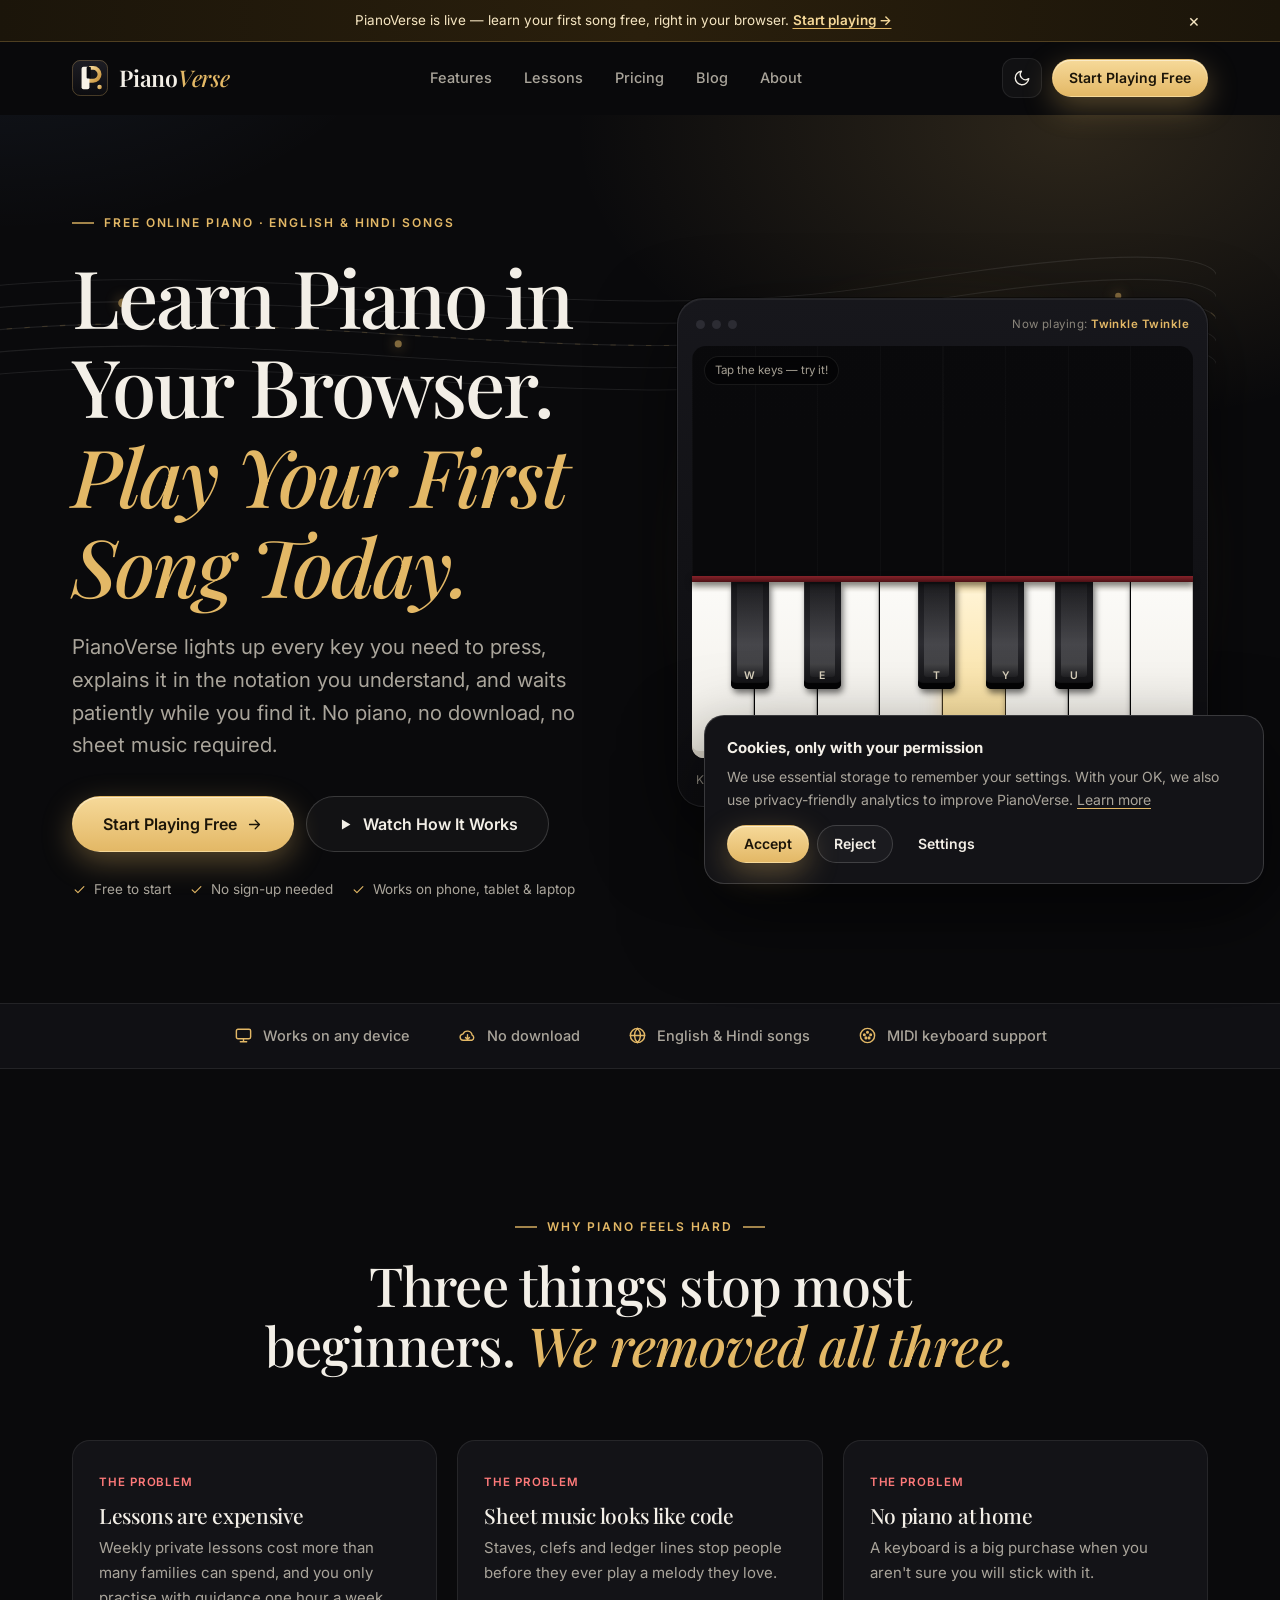
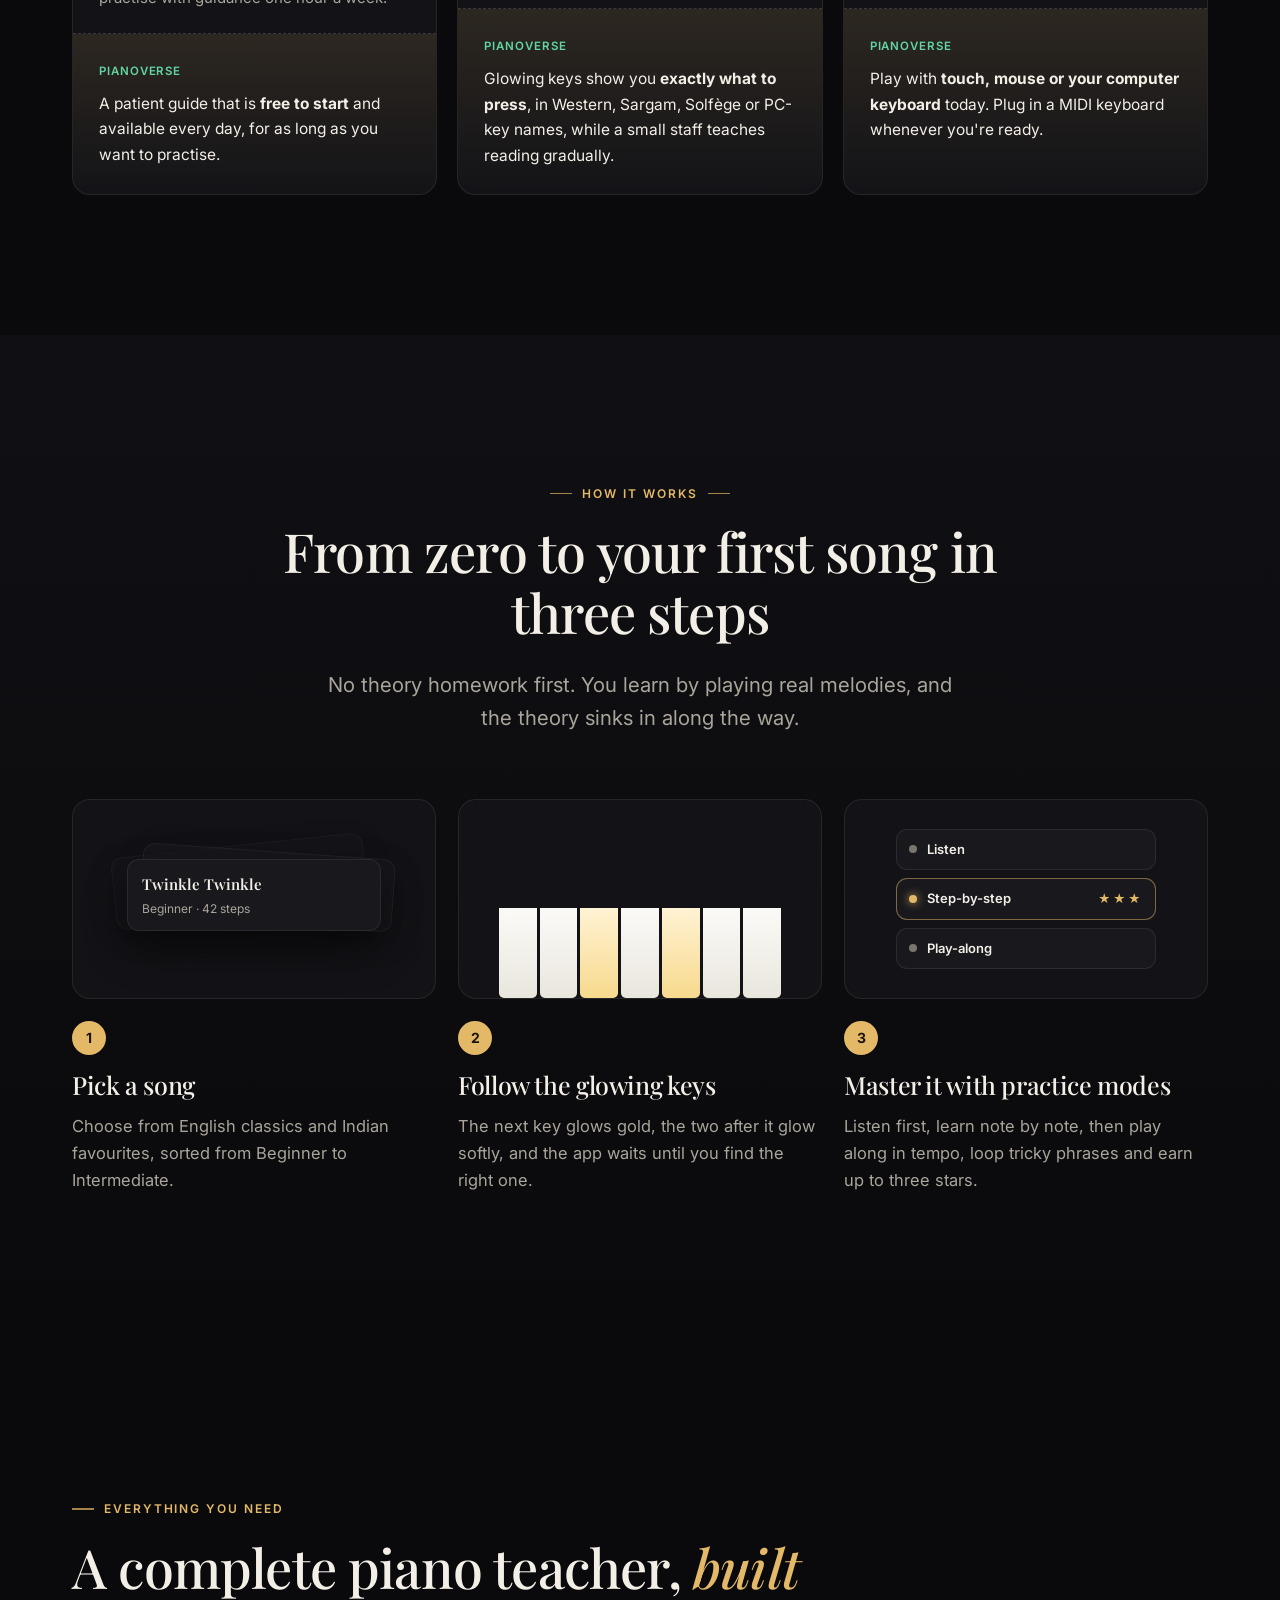
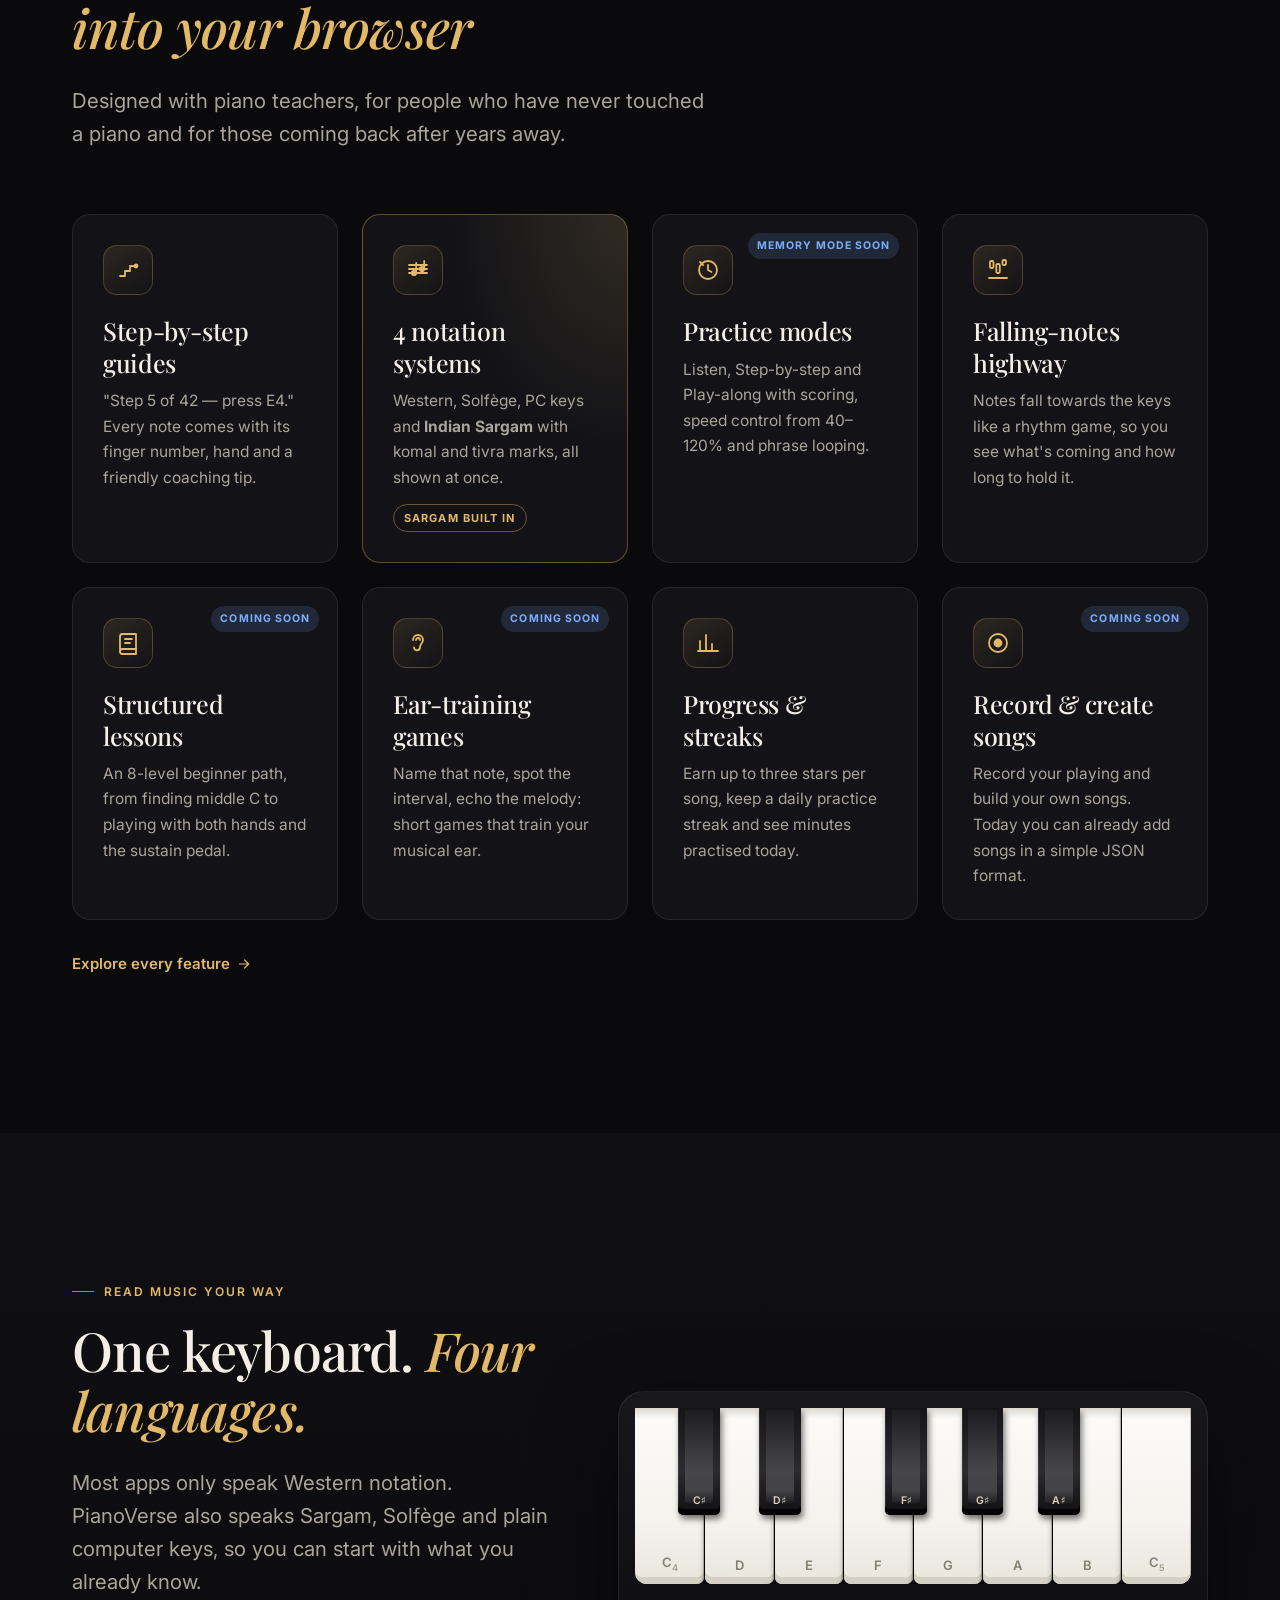
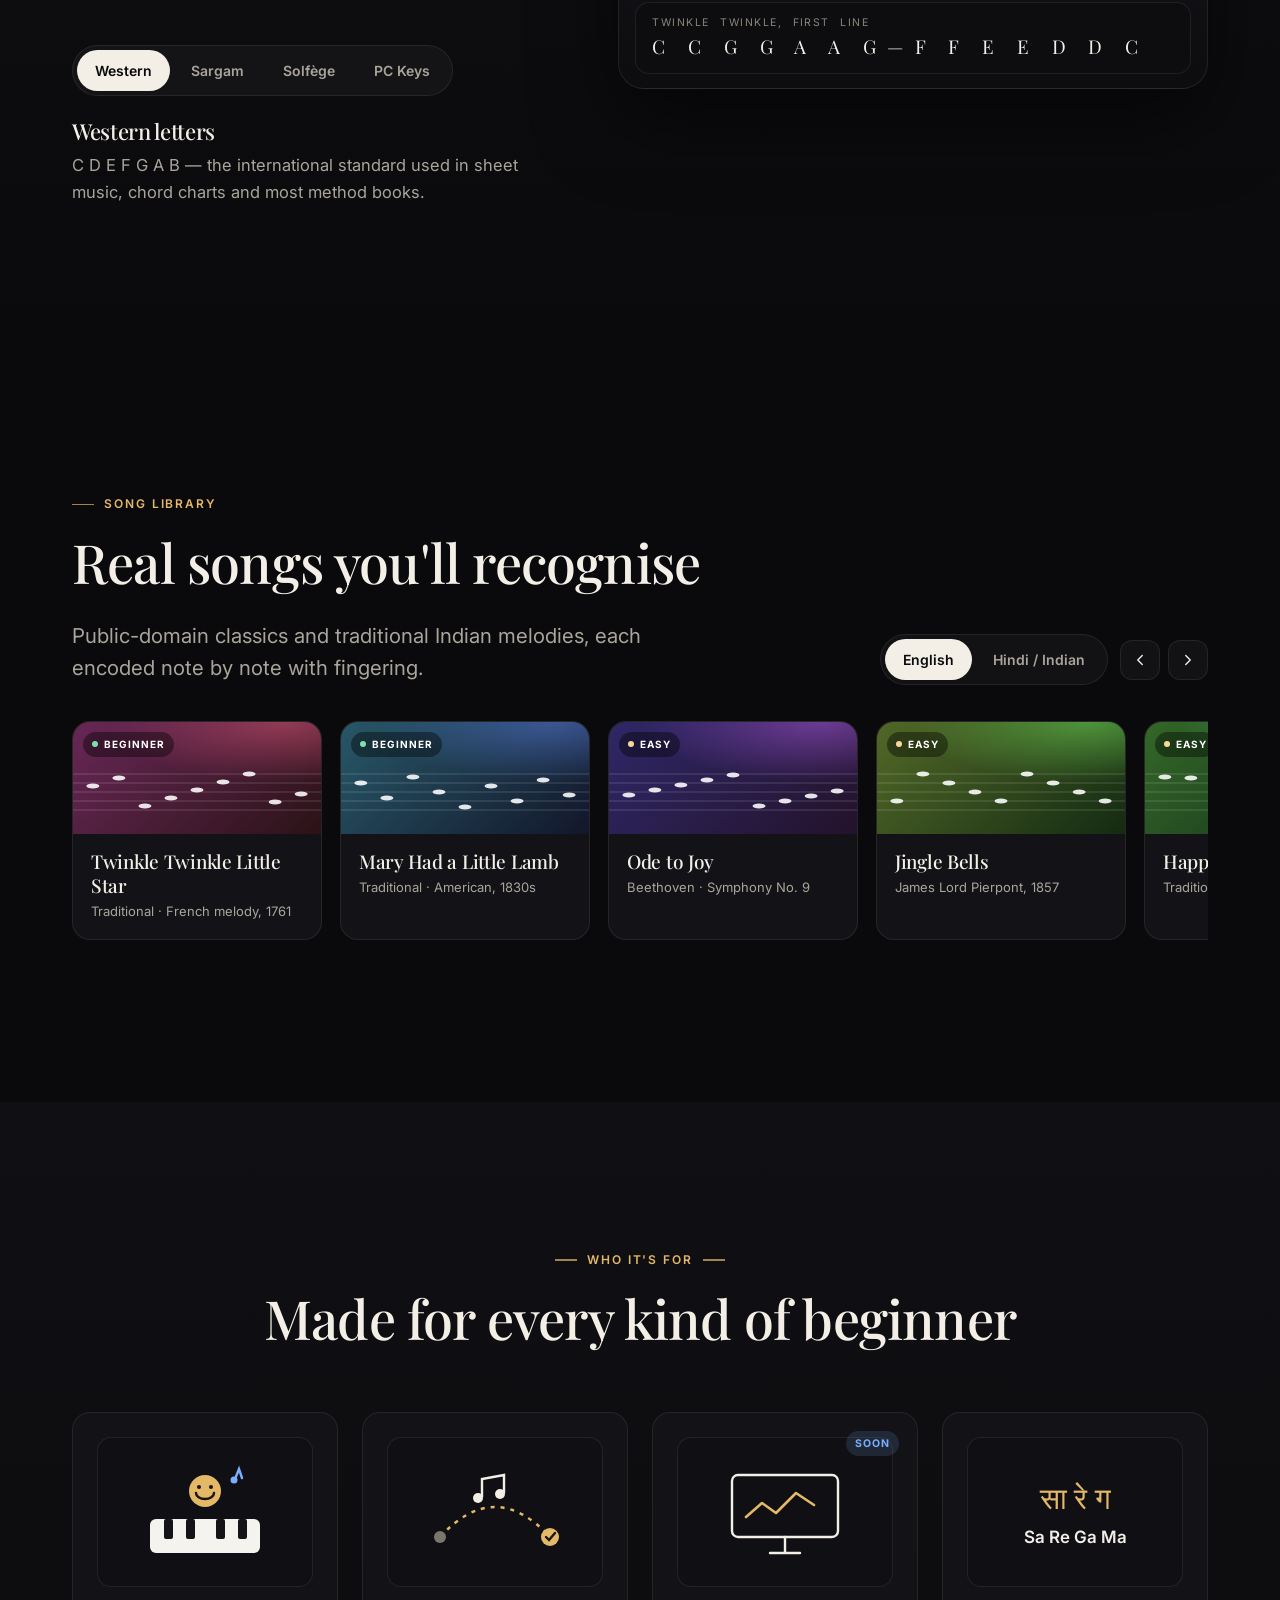
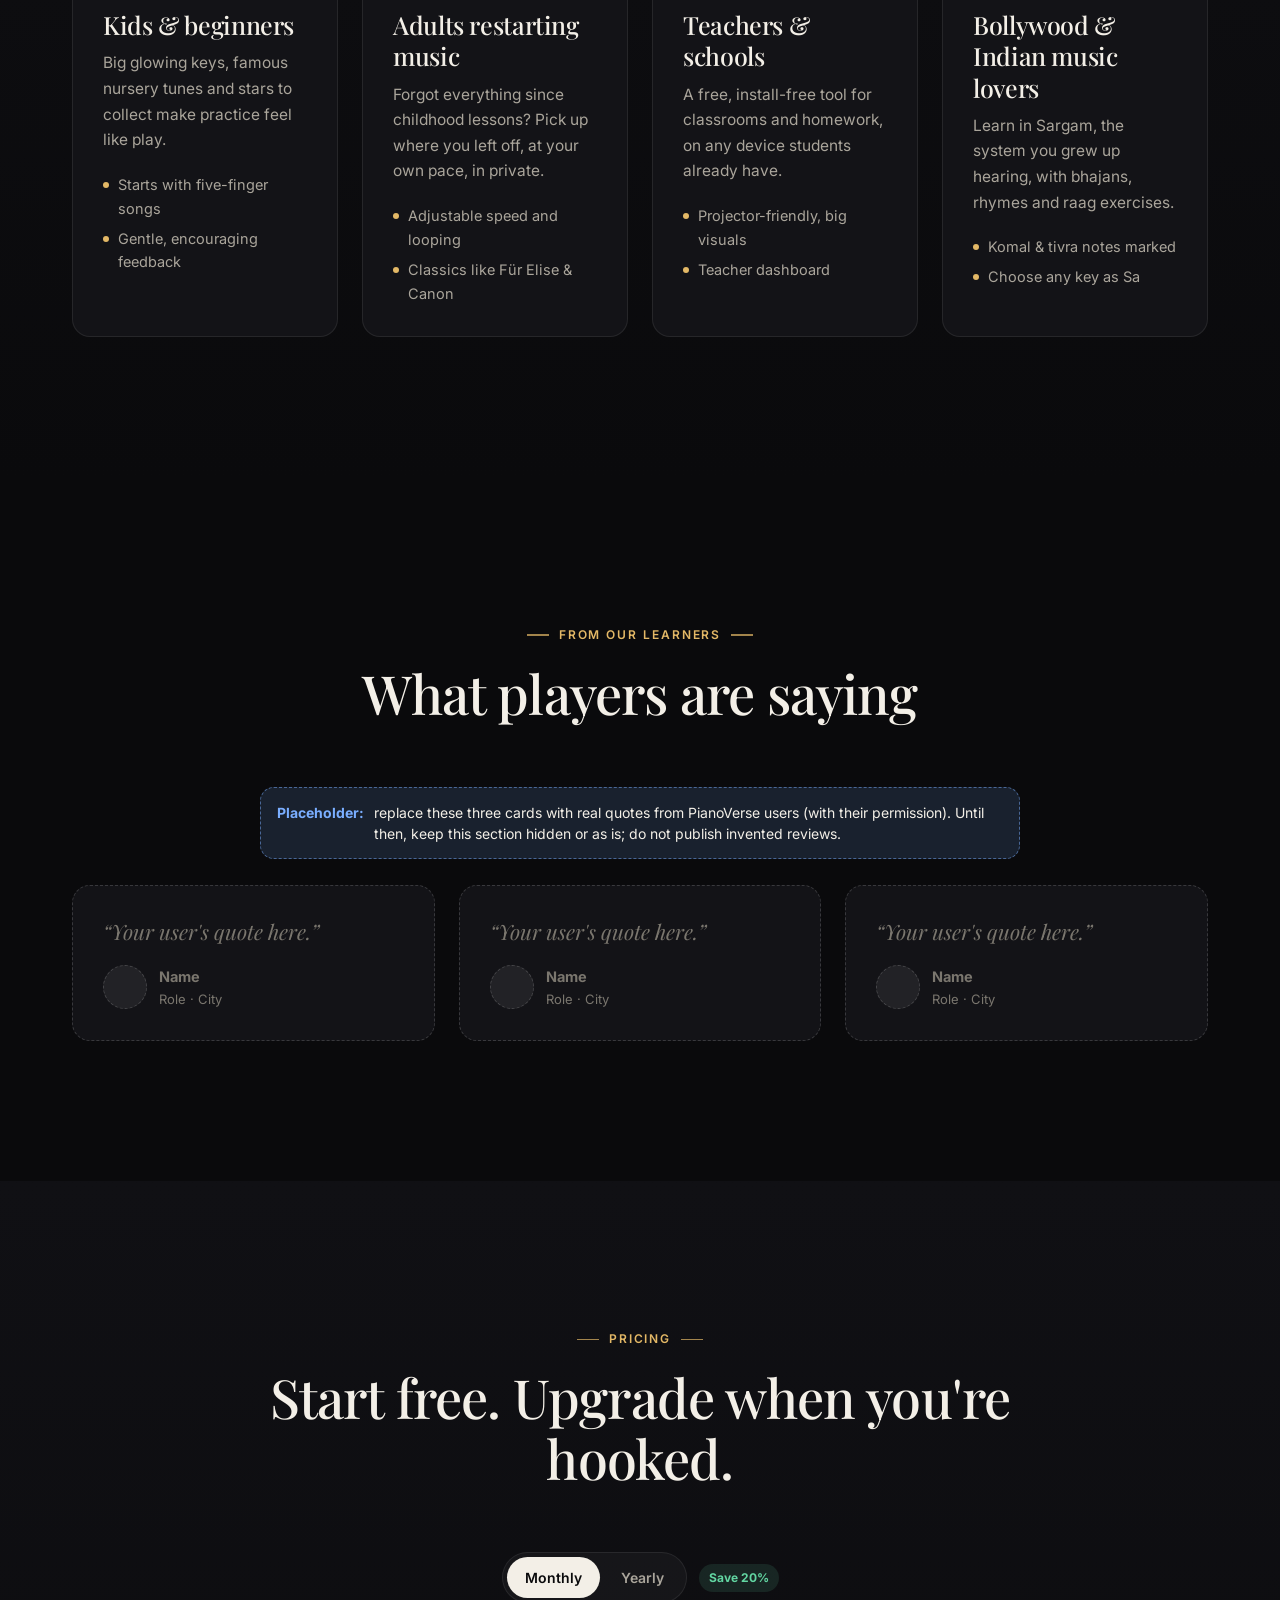
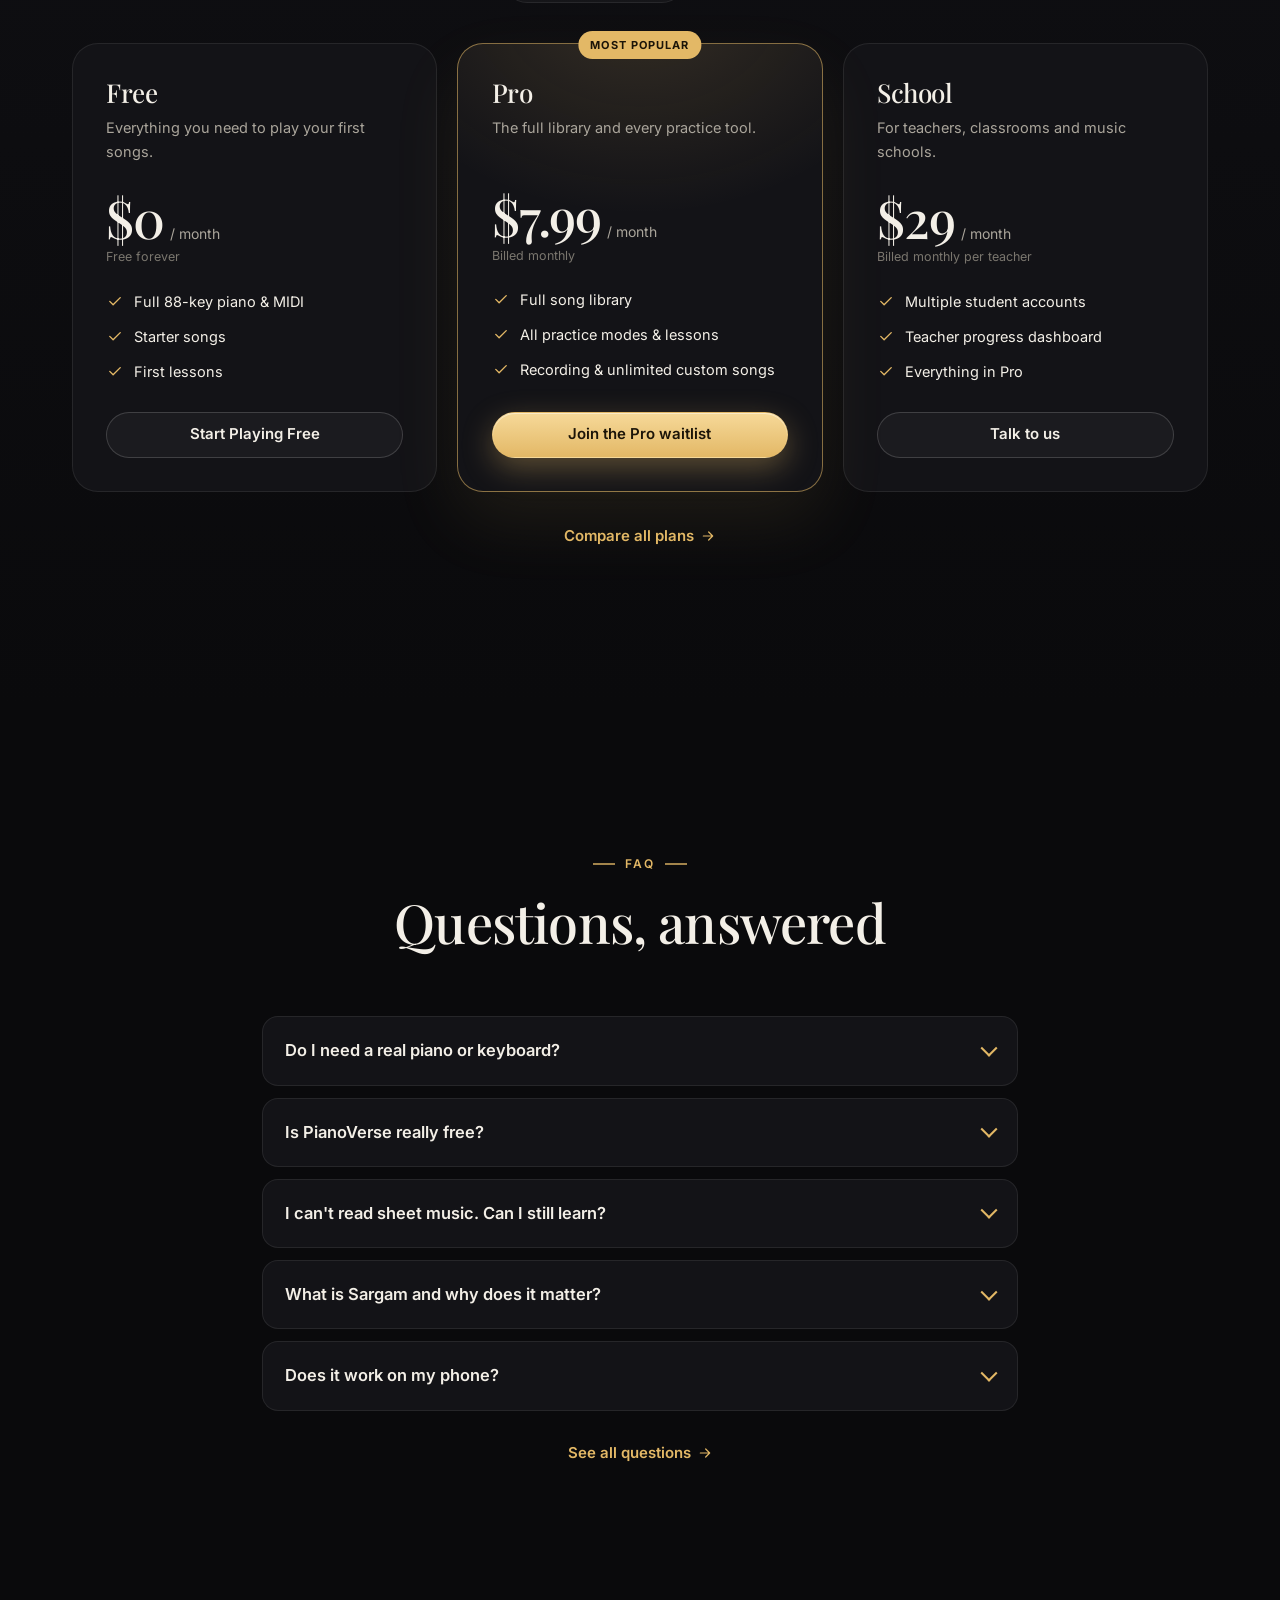
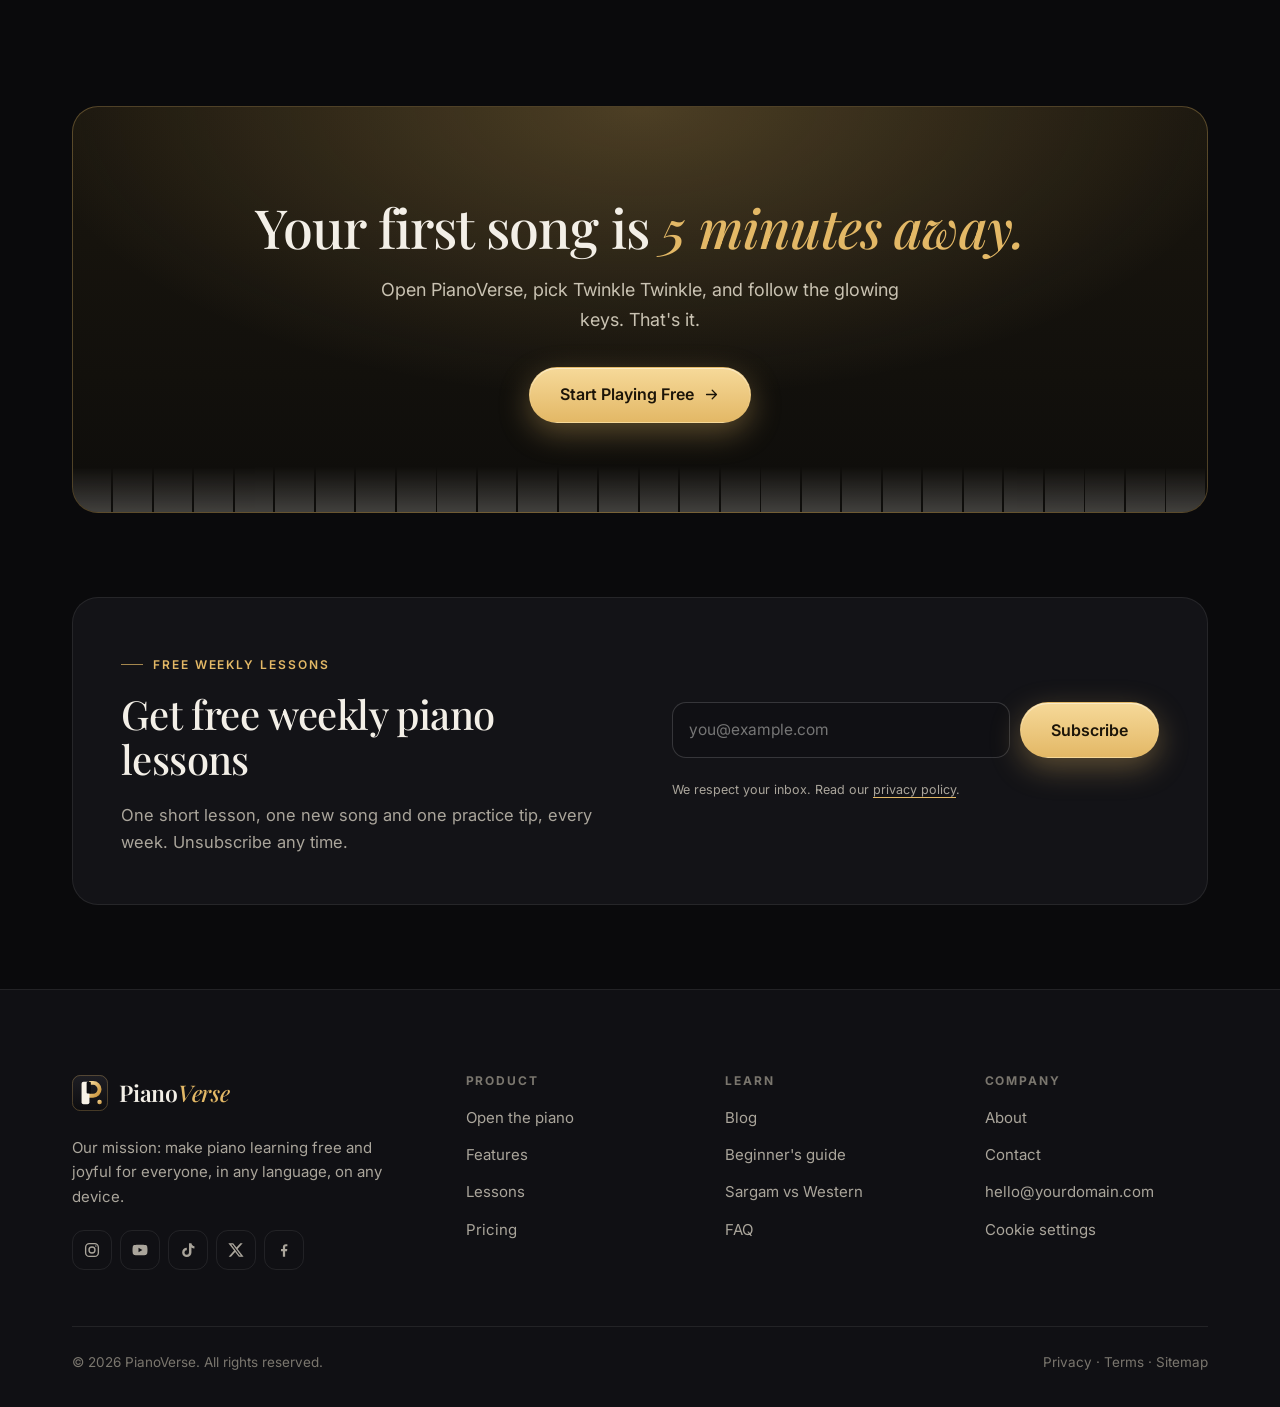
==== commit 104542ab: "Add PianoVerse marketing website, PWA and SEO; move app to /app" ====
--- a/index.html
+++ b/index.html
@@ -3,2366 +3,374 @@
 <head>
 <meta charset="utf-8">
 <meta name="viewport" content="width=device-width, initial-scale=1, viewport-fit=cover">
+<title>PianoVerse — Learn Piano Online Free | Virtual Piano for Beginners</title>
+<meta name="description" content="Learn piano online for free in your browser. Follow glowing keys, read Western, Sargam, Solfège or PC-key notation, and play your first song today. No download needed.">
+<meta name="robots" content="index,follow,max-image-preview:large">
+<link rel="canonical" href="https://pianoverse.vercel.app/">
 <meta name="theme-color" content="#0a0a0c">
-<title>PianoVerse</title>
+<meta name="pv-root" content="">
+<meta property="og:type" content="website">
+<meta property="og:site_name" content="PianoVerse">
+<meta property="og:title" content="PianoVerse — Learn Piano Online Free | Virtual Piano for Beginners">
+<meta property="og:description" content="Learn piano online for free in your browser. Follow glowing keys, read Western, Sargam, Solfège or PC-key notation, and play your first song today. No download needed.">
+<meta property="og:url" content="https://pianoverse.vercel.app/">
+<meta property="og:image" content="https://pianoverse.vercel.app/assets/img/og-image.png">
+<meta property="og:image:width" content="1200">
+<meta property="og:image:height" content="630">
+<meta property="og:image:alt" content="PianoVerse — learn piano in your browser">
+<meta property="og:locale" content="en_US">
+<meta name="twitter:card" content="summary_large_image">
+<meta name="twitter:title" content="PianoVerse — Learn Piano Online Free | Virtual Piano for Beginners">
+<meta name="twitter:description" content="Learn piano online for free in your browser. Follow glowing keys, read Western, Sargam, Solfège or PC-key notation, and play your first song today. No download needed.">
+<meta name="twitter:image" content="https://pianoverse.vercel.app/assets/img/og-image.png">
+<link rel="icon" href="assets/img/favicon.svg" type="image/svg+xml">
+<link rel="icon" href="assets/img/favicon-32.png" sizes="32x32" type="image/png">
+<link rel="apple-touch-icon" href="assets/img/apple-touch-icon.png">
+<link rel="manifest" href="manifest.json">
 <link rel="preconnect" href="https://fonts.googleapis.com">
 <link rel="preconnect" href="https://fonts.gstatic.com" crossorigin>
-<link href="https://fonts.googleapis.com/css2?family=Inter:wght@400;500;600;700&family=Playfair+Display:ital,wght@0,500;0,600;0,700;1,500;1,600&display=swap" rel="stylesheet">
-<style>
-/* =====================================================================
-   DESIGN TOKENS
-   ===================================================================== */
-:root{
-  --bg:#0a0a0c; --bg-2:#111115; --surface:rgba(255,255,255,.035); --surface-2:rgba(255,255,255,.065);
-  --solid:#16161b; --solid-2:#1c1c22; --line:rgba(255,255,255,.08); --line-2:rgba(255,255,255,.15);
-  --text:#f2eee6; --muted:#a29e94; --faint:#66635c;
-  --gold:#e3b866; --gold-2:#f6d999; --gold-ink:#1b1408; --gold-soft:rgba(227,184,102,.14);
-  --blue:#7aaeff; --blue-soft:rgba(122,174,255,.16); --red:#ff7272; --green:#62d6a2;
-  --glass:rgba(17,17,21,.74); --shadow:0 24px 70px rgba(0,0,0,.55); --shadow-sm:0 8px 24px rgba(0,0,0,.35);
-  --hw-lane:rgba(255,255,255,.022); --hw-black:rgba(0,0,0,.32); --hw-line:rgba(255,255,255,.055); --hw-bar:rgba(255,255,255,.11);
-  --radius:16px; --ease:cubic-bezier(.2,.75,.2,1);
-  --kbh:clamp(124px, 27vh, 236px);
-  --serif:'Playfair Display', 'Iowan Old Style', Georgia, serif;
-  --sans:Inter, system-ui, -apple-system, 'Segoe UI', Roboto, sans-serif;
-}
-[data-theme="light"]{
-  --bg:#f3efe6; --bg-2:#e9e3d6; --surface:rgba(40,28,8,.035); --surface-2:rgba(40,28,8,.07);
-  --solid:#fffcf6; --solid-2:#f7f2e8; --line:rgba(40,28,8,.1); --line-2:rgba(40,28,8,.2);
-  --text:#1d1a15; --muted:#6b665b; --faint:#a59f92;
-  --gold:#a8771c; --gold-2:#c8952f; --gold-ink:#fffaf0; --gold-soft:rgba(168,119,28,.12);
-  --blue:#2f6fd6; --blue-soft:rgba(47,111,214,.12); --red:#d64545; --green:#1f9d67;
-  --glass:rgba(255,252,246,.82); --shadow:0 24px 60px rgba(70,48,10,.16); --shadow-sm:0 8px 22px rgba(70,48,10,.12);
-  --hw-lane:rgba(40,28,8,.02); --hw-black:rgba(40,28,8,.05); --hw-line:rgba(40,28,8,.06); --hw-bar:rgba(40,28,8,.13);
-}
-*{box-sizing:border-box}
-html,body{height:100%;margin:0}
-body{
-  font-family:var(--sans); color:var(--text); overflow:hidden; -webkit-font-smoothing:antialiased;
-  background:
-    radial-gradient(1100px 520px at 78% -12%, rgba(227,184,102,.10), transparent 62%),
-    radial-gradient(900px 480px at -5% 0%, rgba(122,174,255,.07), transparent 60%),
-    linear-gradient(180deg, var(--bg-2), var(--bg) 55%);
-  background-color:var(--bg);
-}
-button,select,input,textarea{font:inherit;color:inherit}
-button{cursor:pointer}
-:focus-visible{outline:2px solid var(--gold);outline-offset:2px}
-.sr{position:absolute;width:1px;height:1px;overflow:hidden;clip:rect(0 0 0 0)}
-
-/* =====================================================================
-   LAYOUT
-   ===================================================================== */
-.app{display:grid;grid-template-rows:auto minmax(0,1fr) auto;grid-template-columns:minmax(0,1fr);height:100vh;height:100dvh}
-.app > *{min-width:0}
-header.top{
-  display:flex;align-items:center;gap:18px;padding:12px clamp(12px,2.2vw,28px);
-  border-bottom:1px solid var(--line);position:relative;z-index:20;
-  background:linear-gradient(180deg, var(--glass), transparent);
-  backdrop-filter:blur(14px);-webkit-backdrop-filter:blur(14px);
-}
-.brand{display:flex;align-items:center;gap:10px;flex:0 0 auto}
-.brand svg{width:30px;height:30px}
-.logo{font-family:var(--serif);font-size:23px;font-weight:600;letter-spacing:.2px;white-space:nowrap}
-.logo em{font-style:italic;color:var(--gold);font-weight:500}
-.top-right{margin-left:auto;display:flex;align-items:center;gap:8px}
-
-/* segmented controls */
-.seg{display:inline-flex;padding:3px;border-radius:999px;background:var(--surface);border:1px solid var(--line);gap:2px;flex:0 0 auto}
-.seg button{border:0;background:transparent;padding:7px 15px;border-radius:999px;font-size:13px;font-weight:500;color:var(--muted);transition:all .2s var(--ease);white-space:nowrap}
-.seg button:hover{color:var(--text)}
-.seg button.on{background:var(--text);color:var(--bg);box-shadow:var(--shadow-sm)}
-.seg.sm button{padding:6px 11px;font-size:12.5px}
-.seg.gold button.on{background:var(--gold);color:var(--gold-ink)}
-
-.icon-btn{width:38px;height:38px;border-radius:12px;border:1px solid var(--line);background:var(--surface);display:grid;place-items:center;transition:all .2s var(--ease);flex:0 0 auto;padding:0}
-.icon-btn:hover{background:var(--surface-2);border-color:var(--line-2)}
-.icon-btn svg{width:18px;height:18px}
-.chip{display:inline-flex;align-items:center;gap:8px;height:38px;padding:0 14px;border-radius:12px;border:1px solid var(--line);background:var(--surface);font-size:13px;font-weight:600;transition:all .2s var(--ease);white-space:nowrap}
-.chip:hover{background:var(--surface-2)}
-.chip small{font-weight:500;color:var(--muted);font-size:11px;letter-spacing:.06em}
-.chip.on{border-color:var(--gold);color:var(--gold)}
-.beat-dot{width:9px;height:9px;border-radius:50%;background:var(--faint);transition:transform .08s, background .08s, box-shadow .2s}
-.beat-dot.tick{background:var(--gold);transform:scale(1.35);box-shadow:0 0 12px var(--gold)}
-.beat-dot.tick.accent{background:var(--gold-2);transform:scale(1.7)}
-.btn{border:1px solid var(--line-2);background:var(--surface);border-radius:12px;padding:9px 16px;font-size:13px;font-weight:600;transition:all .2s var(--ease);white-space:nowrap}
-.btn:hover{background:var(--surface-2)}
-.btn.pri{background:linear-gradient(180deg,var(--gold-2),var(--gold));color:var(--gold-ink);border-color:transparent;box-shadow:0 6px 20px rgba(227,184,102,.25)}
-.btn.pri:hover{filter:brightness(1.06)}
-.btn.ghost{border-color:transparent;background:transparent;color:var(--muted)}
-.btn.ghost:hover{color:var(--text);background:var(--surface)}
-.btn.sm{padding:6px 11px;font-size:12px;border-radius:10px}
-.tog{border:1px solid var(--line);background:var(--surface);border-radius:999px;padding:6px 12px;font-size:12.5px;font-weight:500;color:var(--muted);transition:all .2s var(--ease);white-space:nowrap;display:inline-flex;align-items:center;gap:6px}
-.tog.on{color:var(--gold);border-color:color-mix(in srgb,var(--gold) 60%,transparent);background:var(--gold-soft)}
-.tog svg{width:14px;height:14px}
-
-/* =====================================================================
-   STAGE (falling-notes highway + overlays)
-   ===================================================================== */
-.stage{position:relative;overflow:hidden;min-height:0}
-#hw{position:absolute;inset:0;width:100%;height:100%;display:block}
-
-/* Free play HUD */
-.free-hud{position:absolute;inset:0;display:none;pointer-events:none}
-.mode-free .free-hud{display:block}
-.fh-idle,.fh-live{position:absolute;left:50%;top:44%;transform:translate(-50%,-50%);text-align:center;transition:opacity .4s var(--ease), transform .4s var(--ease);width:min(92%,680px)}
-.fh-idle h1{font-family:var(--serif);font-weight:500;font-size:clamp(30px,5.2vw,58px);margin:0 0 10px;letter-spacing:-.5px;line-height:1.05}
-.fh-idle h1 em{color:var(--gold);font-style:italic}
-.fh-idle p{color:var(--muted);margin:0 auto 22px;max-width:520px;line-height:1.6;font-size:15px}
-.kbd-hints{display:flex;flex-wrap:wrap;gap:10px;justify-content:center;font-size:12.5px;color:var(--muted)}
-.kbd-hints span{display:inline-flex;align-items:center;gap:7px;padding:7px 12px;border:1px solid var(--line);border-radius:999px;background:var(--surface)}
-kbd{font-family:var(--sans);font-size:11px;font-weight:600;padding:2px 6px;border-radius:5px;border:1px solid var(--line-2);border-bottom-width:2px;background:var(--surface-2);color:var(--text)}
-.fh-live{opacity:0}
-.free-hud.live .fh-idle{opacity:0;transform:translate(-50%,-56%)}
-.free-hud.live .fh-live{opacity:1}
-.free-hud.dim .fh-live{opacity:.35}
-.fh-note{font-family:var(--serif);font-size:clamp(54px,10vw,112px);line-height:1;font-weight:500;letter-spacing:-1px}
-.fh-note sub{font-size:.35em;color:var(--muted);vertical-align:baseline;margin-left:4px;font-family:var(--sans);font-weight:500}
-.fh-chord{margin-top:10px;font-size:clamp(15px,2vw,19px);color:var(--gold);font-weight:600;letter-spacing:.02em;min-height:1.4em}
-.fh-alt{display:flex;justify-content:center;gap:8px;margin-top:16px;flex-wrap:wrap}
-.fh-alt div{padding:7px 13px;border-radius:12px;background:var(--glass);border:1px solid var(--line);font-size:14px;font-weight:600}
-.fh-alt label{display:block;font-size:9.5px;letter-spacing:.12em;text-transform:uppercase;color:var(--faint);font-weight:600;margin-bottom:2px}
-
-/* Learn UI */
-.learn{position:absolute;inset:0;display:none;pointer-events:none}
-.mode-learn .learn{display:block}
-.learn > *{pointer-events:auto}
-.lbar{position:absolute;left:0;right:0;top:0;display:flex;align-items:center;gap:10px;padding:12px clamp(12px,2.2vw,28px);overflow-x:auto;scrollbar-width:none;white-space:nowrap;z-index:5}
-.lbar::-webkit-scrollbar{display:none}
-.song-pick{display:flex;align-items:center;gap:10px;padding:6px 14px 6px 8px;border-radius:14px;border:1px solid var(--line);background:var(--glass);backdrop-filter:blur(12px);-webkit-backdrop-filter:blur(12px);text-align:left;max-width:300px;flex:0 0 auto;transition:all .2s var(--ease)}
-.song-pick:hover{border-color:var(--line-2)}
-.sp-art{width:34px;height:34px;border-radius:10px;flex:0 0 auto;background:linear-gradient(135deg,hsl(var(--h,40) 55% 45%),hsl(calc(var(--h,40) + 40) 50% 22%));display:grid;place-items:center}
-.sp-art svg{width:16px;height:16px;color:#fff;opacity:.9}
-.sp-txt{min-width:0}
-.sp-title{display:block;font-family:var(--serif);font-size:15px;font-weight:600;overflow:hidden;text-overflow:ellipsis}
-.sp-meta{display:block;font-size:11px;color:var(--muted);margin-top:1px}
-.speed{display:inline-flex;align-items:center;gap:8px;font-size:12px;color:var(--muted);padding:5px 12px;border-radius:999px;border:1px solid var(--line);background:var(--glass);flex:0 0 auto}
-.speed output{font-weight:600;color:var(--text);min-width:34px;font-variant-numeric:tabular-nums}
-.selwrap{position:relative;flex:0 0 auto}
-select.sel{appearance:none;-webkit-appearance:none;border:1px solid var(--line);background:var(--glass);border-radius:999px;padding:7px 30px 7px 13px;font-size:12.5px;font-weight:500;cursor:pointer}
-.selwrap::after{content:'';position:absolute;right:13px;top:50%;width:6px;height:6px;border-right:1.5px solid var(--muted);border-bottom:1.5px solid var(--muted);transform:translateY(-70%) rotate(45deg);pointer-events:none}
-select.sel option{background:var(--solid);color:var(--text)}
-.lbar .spacer{flex:1 1 auto}
-
-.lcards{position:absolute;top:66px;left:clamp(12px,2.2vw,28px);right:clamp(12px,2.2vw,28px);display:flex;gap:14px;align-items:flex-start;z-index:4;pointer-events:none}
-.lcards > *{pointer-events:auto}
-.card-glass{background:var(--glass);border:1px solid var(--line);border-radius:var(--radius);backdrop-filter:blur(16px) saturate(1.2);-webkit-backdrop-filter:blur(16px) saturate(1.2);box-shadow:var(--shadow-sm)}
-.step-card{padding:16px 18px 14px;width:min(460px,100%);transition:transform .25s var(--ease)}
-.step-card.bump{animation:bump .3s var(--ease)}
-@keyframes bump{40%{transform:scale(1.015)}}
-.sc-top{display:flex;align-items:center;justify-content:space-between;gap:10px;font-size:11px;letter-spacing:.12em;text-transform:uppercase;color:var(--muted);font-weight:600}
-.sc-hand{display:inline-flex;align-items:center;gap:6px;padding:3px 9px;border-radius:999px;background:var(--gold-soft);color:var(--gold);letter-spacing:.06em}
-.sc-hand.L{background:var(--blue-soft);color:var(--blue)}
-.sc-main{font-family:var(--serif);font-size:clamp(24px,3vw,32px);margin:6px 0 12px;font-weight:500;line-height:1.15}
-.sc-main b{font-weight:600;color:var(--gold)}
-.sc-main.L b{color:var(--blue)}
-.sc-main .sub{font-family:var(--sans);font-size:13px;color:var(--muted);font-weight:500;margin-left:6px}
-.nots{display:grid;grid-template-columns:repeat(5,1fr);gap:6px}
-.nt{padding:8px 6px 7px;border-radius:11px;background:var(--surface);border:1px solid var(--line);text-align:center;min-width:0}
-.nt label{display:block;font-size:9px;letter-spacing:.13em;text-transform:uppercase;color:var(--faint);font-weight:600;margin-bottom:3px;white-space:nowrap}
-.nt span{font-size:16px;font-weight:600;white-space:nowrap}
-.nt.fin span{display:inline-flex;align-items:center;gap:6px}
-.hand-ico{display:inline-flex;align-items:flex-end;gap:2px;height:16px}
-.hand-ico i{display:block;width:3.5px;border-radius:2px;background:var(--line-2)}
-.hand-ico i.on{background:var(--gold)}
-.L .hand-ico i.on{background:var(--blue)}
-.coach{display:flex;gap:9px;align-items:flex-start;margin-top:11px;font-size:13px;line-height:1.5;color:var(--muted);min-height:20px}
-.coach svg{flex:0 0 auto;width:16px;height:16px;margin-top:2px;color:var(--gold)}
-.coach.warn{color:var(--red)}
-.coach.warn svg{color:var(--red)}
-.coach.good{color:var(--green)}
-.coach.good svg{color:var(--green)}
-.sc-actions{display:flex;gap:6px;margin-top:10px}
-.staff-card{padding:8px 10px 4px;width:270px;flex:0 0 auto}
-.staff-card .cap{font-size:9.5px;letter-spacing:.13em;text-transform:uppercase;color:var(--faint);font-weight:600;padding:4px 6px 0}
-#staff{display:block;width:100%;height:auto}
-.st-line{stroke:var(--muted);stroke-width:1;opacity:.55}
-.st-ledger{stroke:var(--muted);stroke-width:1.2}
-.st-clef{fill:var(--muted);font-family:'Noto Music','Bravura','Segoe UI Symbol','Apple Symbols',serif}
-.st-cur{fill:var(--gold);stroke:var(--gold)}
-.st-cur.L{fill:var(--blue);stroke:var(--blue)}
-.st-next{fill:var(--faint);stroke:var(--faint)}
-.st-hollow{fill:none;stroke-width:1.6}
-.st-lbl{fill:var(--text);font-size:11px;font-weight:600;font-family:var(--sans)}
-.st-acc{font-size:15px;font-family:var(--sans)}
-
-.hud{position:absolute;right:clamp(12px,2.2vw,28px);top:66px;padding:12px 16px;display:none;gap:18px;z-index:4}
-.hud.show{display:flex}
-.hud div{text-align:center}
-.hud label{display:block;font-size:9.5px;letter-spacing:.13em;text-transform:uppercase;color:var(--faint);font-weight:600}
-.hud b{font-size:20px;font-variant-numeric:tabular-nums;font-weight:600}
-.lyrics{margin-top:10px;padding:9px 13px;border-radius:12px;background:var(--surface);border:1px solid var(--line);font-family:var(--serif);font-size:clamp(17px,1.7vw,21px);line-height:1.35}
-.lyrics:empty{display:none}
-.lyrics span{color:var(--faint);transition:color .2s,text-shadow .2s}
-.lyrics span.done{color:var(--muted)}
-.lyrics span.cur{color:var(--gold);text-shadow:0 0 18px rgba(227,184,102,.45)}
-.lyrics span.cur.L{color:var(--blue)}
-.progress{position:absolute;left:0;right:0;bottom:0;height:3px;background:var(--line);z-index:3}
-.progress i{display:block;height:100%;width:0;background:linear-gradient(90deg,var(--gold),var(--gold-2));box-shadow:0 0 12px var(--gold);transition:width .25s var(--ease)}
-.judge{position:absolute;left:50%;top:46%;transform:translate(-50%,-50%);font-family:var(--serif);font-style:italic;font-size:clamp(28px,4vw,46px);font-weight:600;pointer-events:none;opacity:0;z-index:6;text-shadow:0 4px 30px rgba(0,0,0,.4)}
-.judge.go{animation:judge .7s var(--ease) forwards}
-.judge.perfect{color:var(--gold-2)} .judge.good{color:var(--green)} .judge.miss{color:var(--red)} .judge.count{color:var(--text);font-size:clamp(60px,9vw,110px);font-style:normal}
-@keyframes judge{0%{opacity:0;transform:translate(-50%,-30%) scale(.9)}20%{opacity:1;transform:translate(-50%,-50%) scale(1)}100%{opacity:0;transform:translate(-50%,-75%) scale(1.02)}}
-.empty-learn{position:absolute;inset:0;display:none;place-items:center;text-align:center;z-index:7;padding:20px}
-.empty-learn.show{display:grid}
-.empty-learn h2{font-family:var(--serif);font-weight:500;font-size:clamp(26px,4vw,40px);margin:0 0 8px}
-.empty-learn p{color:var(--muted);margin:0 0 18px}
-
-/* =====================================================================
-   KEYBOARD
-   ===================================================================== */
-.kbwrap{position:relative;z-index:10;background:linear-gradient(180deg,#141418,#0b0b0d);box-shadow:0 -20px 50px rgba(0,0,0,.35)}
-[data-theme="light"] .kbwrap{background:linear-gradient(180deg,#2b2621,#1a1714)}
-.felt{height:7px;position:relative;z-index:6;background:linear-gradient(180deg,#86222a,#4c1015);box-shadow:0 3px 6px rgba(0,0,0,.6)}
-#kbScroll{position:relative;height:var(--kbh);overflow-x:auto;overflow-y:hidden;scrollbar-width:none;touch-action:none;-webkit-user-select:none;user-select:none;-webkit-touch-callout:none;background:#060607}
-#kbScroll::-webkit-scrollbar{display:none}
-#kbInner{position:relative;height:100%;--wk:40px;width:calc(var(--wk) * 52)}
-.key{position:absolute;top:0;-webkit-tap-highlight-color:transparent}
-.wkey{left:calc(var(--i) * var(--wk));width:var(--wk);height:100%;z-index:1;border-radius:0 0 7px 7px;
-  background:linear-gradient(180deg,#dedad2 0%,#fbfaf7 5%,#f6f4ef 62%,#ebe8e0 100%);
-  box-shadow:inset -1px 0 0 rgba(0,0,0,.26), inset 1px 0 0 rgba(255,255,255,.9), inset 0 -8px 0 #d6d1c5, inset 0 -9px 0 rgba(0,0,0,.07), 0 5px 7px rgba(0,0,0,.4);
-  transition:transform .15s var(--ease), box-shadow .15s var(--ease), background .18s}
-.wkey::after{content:'';position:absolute;left:8%;right:8%;bottom:9px;height:46%;border-radius:8px;background:radial-gradient(ellipse at 50% 100%, var(--glow,rgba(227,184,102,.8)), transparent 70%);opacity:0;transition:opacity .22s}
-.wkey.down{transform:translateY(1.5px);background:linear-gradient(180deg,#c9c4b9 0%,#efebe1 9%,#f1e7cf 100%);box-shadow:inset -1px 0 0 rgba(0,0,0,.3), inset 0 -3px 0 #cfc8b5, inset 0 8px 10px -6px rgba(0,0,0,.35), 0 1px 2px rgba(0,0,0,.45)}
-.wkey.down::after{opacity:1}
-.bkey{left:calc((var(--i) + 1) * var(--wk) - var(--wk) * .3 + var(--o) * var(--wk));width:calc(var(--wk) * .6);height:63%;z-index:3;border-radius:0 0 5px 5px;
-  background:linear-gradient(180deg,#151518 0%,#2a2a2f 55%,#101012 100%);
-  box-shadow:inset 0 -8px 1px -1px #040405, inset 1px 0 0 rgba(255,255,255,.08), inset -1px 0 0 rgba(0,0,0,.6), 2px 5px 6px rgba(0,0,0,.55);
-  transition:height .12s var(--ease), box-shadow .12s var(--ease), background .18s}
-.bkey::before{content:'';position:absolute;left:15%;right:15%;top:2px;height:calc(100% - 15px);border-radius:0 0 3px 3px;background:linear-gradient(180deg,rgba(255,255,255,.03),rgba(255,255,255,.17) 86%,rgba(255,255,255,.05));pointer-events:none}
-.bkey.down{height:62%;box-shadow:inset 0 -3px 1px -1px #040405, inset 0 0 12px rgba(227,184,102,.35), 1px 2px 3px rgba(0,0,0,.5);background:linear-gradient(180deg,#121214,#2c271d 55%,#4a3a1a 100%)}
-/* learning states */
-.wkey.target{background:linear-gradient(180deg,#e6cf98 0%,#fff3d3 7%,#f7d98e 100%);box-shadow:inset -1px 0 0 rgba(0,0,0,.2), inset 0 -8px 0 #d9b25d, 0 0 22px rgba(227,184,102,.55), 0 5px 7px rgba(0,0,0,.4)}
-.wkey.target::after{opacity:1;--glow:rgba(255,226,150,.95);animation:pulse 1.2s ease-in-out infinite}
-.bkey.target{background:linear-gradient(180deg,#3a2c10,#c69538 78%,#8d6520);box-shadow:inset 0 -8px 1px -1px #5a3f10, 0 0 18px rgba(227,184,102,.7)}
-.wkey.target.tL{background:linear-gradient(180deg,#b9cdee 0%,#e8f0ff 7%,#a9c7ff 100%);box-shadow:inset -1px 0 0 rgba(0,0,0,.2), inset 0 -8px 0 #7fa3e0, 0 0 22px rgba(122,174,255,.55)}
-.wkey.target.tL::after{--glow:rgba(160,200,255,.95)}
-.bkey.target.tL{background:linear-gradient(180deg,#0f1f3a,#4f86e0 78%,#2f5bb0);box-shadow:0 0 18px rgba(122,174,255,.7)}
-.wkey.pv1{background:linear-gradient(180deg,#e3dccb 0%,#fdf8ea 7%,#f6ebcc 100%)}
-.wkey.pv2{background:linear-gradient(180deg,#e2ddd2 0%,#fcfaf3 7%,#f5efdf 100%)}
-.bkey.pv1{background:linear-gradient(180deg,#1a1712,#5a4724 85%,#2c2416)}
-.bkey.pv2{background:linear-gradient(180deg,#18171a,#3d3426 85%,#1e1b16)}
-.wkey.auto{background:linear-gradient(180deg,#bfcbe0 0%,#eef3ff 7%,#cfdcf7 100%)}
-.wkey.auto::after{opacity:.9;--glow:rgba(122,174,255,.8)}
-.bkey.auto{background:linear-gradient(180deg,#121826,#3d64a8 85%,#24406f)}
-.wkey.hit{background:linear-gradient(180deg,#c7e6d2 0%,#effff5 7%,#b9ecd0 100%)!important}
-.bkey.hit{background:linear-gradient(180deg,#0f2419,#2f9e69 85%,#1c6644)!important}
-.wkey.wrong{background:linear-gradient(180deg,#e8c3c3 0%,#fff0f0 7%,#f6b9b9 100%)!important;animation:shake .3s}
-.bkey.wrong{background:linear-gradient(180deg,#2a0f0f,#b84444 85%,#702424)!important;animation:shake .3s}
-.key.hint{animation:hintbob .5s var(--ease) 2}
-@keyframes pulse{0%,100%{opacity:.55}50%{opacity:1}}
-@keyframes shake{25%{translate:-2px 0}75%{translate:2px 0}}
-@keyframes hintbob{50%{translate:0 4px}}
-.kl{position:absolute;left:0;right:0;bottom:12px;text-align:center;font-size:clamp(8.5px,calc(var(--wk) * .27),13.5px);font-weight:600;color:#8a8476;pointer-events:none;z-index:2;line-height:1.1;letter-spacing:.01em}
-.bkey .kl{bottom:9px;color:#d5cdb9;font-size:clamp(7px,calc(var(--wk) * .2),11px)}
-.wkey.target .kl,.wkey.pv1 .kl{color:#6d5113}
-.wkey.target.tL .kl{color:#1d3e78}
-.mc::before{content:'';position:absolute;left:50%;bottom:4px;width:4px;height:4px;margin-left:-2px;border-radius:50%;background:#c49a46;z-index:2}
-/* sargam marks */
-.sg{position:relative;display:inline-block}
-.sg.komal{text-decoration:underline;text-underline-offset:2px;text-decoration-thickness:1.5px}
-.sg.tivra::after{content:'';position:absolute;left:50%;top:-4px;width:1.5px;height:5px;background:currentColor;margin-left:-.75px}
-.sg[data-o="1"]::before,.sg[data-o="2"]::before{content:'•';position:absolute;left:0;right:0;top:-.8em;font-size:.7em;text-align:center;line-height:1}
-.sg[data-o="2"]::before{content:'••'}
-.sg[data-o="-1"] .od,.sg[data-o="-2"] .od{position:absolute;left:0;right:0;bottom:-.75em;font-size:.7em;text-align:center;line-height:1}
-.sg.tivra[data-o="1"]::after{top:-1.15em}
-
-/* key strip below the keys */
-.kstrip{display:flex;align-items:center;gap:10px;padding:8px clamp(10px,2vw,24px);border-top:1px solid rgba(255,255,255,.05);color:#d8d2c4}
-.kstrip .icon-btn{width:34px;height:34px;border-radius:10px;background:rgba(255,255,255,.05);border-color:rgba(255,255,255,.09);color:#e7e1d3}
-.kstrip .icon-btn:hover{background:rgba(255,255,255,.1)}
-.oct{display:flex;align-items:center;gap:6px}
-.oct-lbl{font-size:11.5px;font-weight:600;min-width:76px;text-align:center;color:#bdb6a6;font-variant-numeric:tabular-nums}
-.oct-lbl small{display:block;font-size:9px;color:#7c7668;letter-spacing:.1em;text-transform:uppercase;font-weight:600}
-.mm{position:relative;flex:1 1 auto;height:22px;border-radius:6px;cursor:pointer;min-width:80px;overflow:hidden;background:repeating-linear-gradient(90deg,#d8d4cb 0,#d8d4cb calc(100%/52 - 1px),#7d796f calc(100%/52 - 1px),#7d796f calc(100%/52));opacity:.55;touch-action:none}
-.mm-win{position:absolute;top:0;bottom:0;border-radius:6px;border:2px solid var(--gold);background:rgba(227,184,102,.18);box-shadow:0 0 0 999px rgba(0,0,0,.35)}
-.pedal{display:inline-flex;align-items:center;gap:8px;height:34px;padding:0 14px;border-radius:10px;border:1px solid rgba(255,255,255,.1);background:rgba(255,255,255,.05);font-size:12px;font-weight:600;color:#e7e1d3;transition:all .18s var(--ease);touch-action:none}
-.pedal i{width:8px;height:8px;border-radius:50%;background:#55524b;transition:all .18s}
-.pedal.on{border-color:var(--gold);color:var(--gold);background:rgba(227,184,102,.12)}
-.pedal.on i{background:var(--gold);box-shadow:0 0 10px var(--gold)}
-.kstrip select.sel{background:rgba(255,255,255,.05);border-color:rgba(255,255,255,.09);color:#e7e1d3;padding:7px 28px 7px 11px}
-.kstrip .selwrap::after{border-color:#9c9586}
-.pc-oct{font-size:11px;color:#8f897b;white-space:nowrap}
-.pc-oct b{color:#e7e1d3}
-
-/* =====================================================================
-   OVERLAYS: library, settings drawer, completion, toast
-   ===================================================================== */
-.overlay{position:fixed;inset:0;z-index:60;display:grid;place-items:center;background:rgba(5,5,7,.55);backdrop-filter:blur(10px);-webkit-backdrop-filter:blur(10px);opacity:0;pointer-events:none;transition:opacity .25s var(--ease);padding:clamp(0px,3vw,36px)}
-[data-theme="light"] .overlay{background:rgba(60,45,20,.2)}
-.overlay.open{opacity:1;pointer-events:auto}
-.sheet{background:var(--solid);border:1px solid var(--line);border-radius:22px;box-shadow:var(--shadow);width:min(1180px,100%);max-height:100%;display:flex;flex-direction:column;transform:translateY(14px) scale(.985);transition:transform .3s var(--ease);overflow:hidden}
-.overlay.open .sheet{transform:none}
-.lib-head{padding:24px clamp(16px,3vw,32px) 0;display:flex;align-items:flex-start;gap:16px;flex-wrap:wrap}
-.lib-head h2{font-family:var(--serif);font-weight:500;font-size:clamp(26px,3.4vw,38px);margin:0;letter-spacing:-.3px}
-.lib-head p{margin:4px 0 0;color:var(--muted);font-size:14px}
-.lib-head .x{margin-left:auto}
-.stats{display:flex;gap:10px;flex-wrap:wrap;padding:16px clamp(16px,3vw,32px) 0}
-.stat{display:flex;align-items:center;gap:10px;padding:10px 14px;border-radius:14px;background:var(--surface);border:1px solid var(--line)}
-.stat svg{width:18px;height:18px;color:var(--gold)}
-.stat b{font-size:16px;display:block;line-height:1.1}
-.stat span{font-size:11px;color:var(--muted)}
-.lib-tools{display:flex;gap:10px;align-items:center;flex-wrap:wrap;padding:18px clamp(16px,3vw,32px) 14px;border-bottom:1px solid var(--line)}
-.search{flex:1 1 200px;display:flex;align-items:center;gap:8px;padding:0 12px;border:1px solid var(--line);border-radius:12px;background:var(--surface);height:38px;max-width:340px}
-.search svg{width:16px;height:16px;color:var(--faint)}
-.search input{border:0;background:transparent;outline:0;flex:1;font-size:13.5px;min-width:0}
-.grid{display:grid;align-content:start;flex:1 1 auto;min-height:0;grid-template-columns:repeat(auto-fill,minmax(232px,1fr));gap:16px;padding:20px clamp(16px,3vw,32px) 30px;overflow-y:auto}
-.card{border:1px solid var(--line);background:var(--bg-2);border-radius:18px;overflow:hidden;text-align:left;padding:0;transition:transform .22s var(--ease), box-shadow .22s var(--ease), border-color .22s;display:flex;flex-direction:column}
-[data-theme="light"] .card{background:#fff}
-.card:hover{transform:translateY(-3px);box-shadow:var(--shadow-sm);border-color:var(--line-2)}
-.art{position:relative;height:104px;flex:0 0 104px;background:
-  radial-gradient(120% 90% at 85% 0%, hsla(calc(var(--h) + 30),70%,62%,.55), transparent 60%),
-  linear-gradient(135deg,hsl(var(--h) 45% 30%),hsl(calc(var(--h) + 35) 40% 13%));overflow:hidden}
-.art svg{position:absolute;left:0;right:0;bottom:8px;width:100%;height:62px}
-.art polyline{fill:none;stroke:rgba(255,255,255,.85);stroke-width:1.6;stroke-linejoin:round;stroke-linecap:round;vector-effect:non-scaling-stroke}
-.art .dots circle{fill:rgba(255,255,255,.9)}
-.diff{position:absolute;top:10px;left:10px;font-size:10px;font-weight:700;letter-spacing:.1em;text-transform:uppercase;padding:4px 8px;border-radius:999px;background:rgba(0,0,0,.35);color:#fff;backdrop-filter:blur(6px)}
-.diff.beginner::before,.diff.easy::before,.diff.intermediate::before{content:'';display:inline-block;width:6px;height:6px;border-radius:50%;margin-right:6px;vertical-align:1px}
-.diff.beginner::before{background:#7ee2a8}.diff.easy::before{background:#f6d999}.diff.intermediate::before{background:#ff9b7a}
-.ctag{position:absolute;top:10px;right:10px;font-size:10px;font-weight:600;padding:4px 8px;border-radius:999px;background:rgba(255,255,255,.18);color:#fff}
-.cbody{padding:14px 16px 15px;display:flex;flex-direction:column;gap:6px;flex:1}
-.cbody h3{font-family:var(--serif);font-size:18px;font-weight:600;margin:0;line-height:1.2}
-.cbody p{margin:0;font-size:12px;color:var(--muted);line-height:1.45}
-.cmeta{display:flex;align-items:center;gap:10px;font-size:11.5px;color:var(--muted);margin-top:auto;padding-top:6px}
-.cmeta .stars{margin-left:auto;display:inline-flex;gap:2px}
-.stars svg{width:14px;height:14px}
-.stars .on{color:var(--gold)} .stars .off{color:var(--line-2)}
-.no-res{grid-column:1/-1;text-align:center;color:var(--muted);padding:40px 0}
-
-.drawer{position:fixed;top:0;right:0;bottom:0;width:min(400px,100%);z-index:70;background:var(--solid);border-left:1px solid var(--line);box-shadow:var(--shadow);transform:translateX(102%);transition:transform .3s var(--ease);display:flex;flex-direction:column}
-.drawer.open{transform:none}
-.scrim{position:fixed;inset:0;z-index:65;background:rgba(0,0,0,.35);opacity:0;pointer-events:none;transition:opacity .25s}
-.scrim.open{opacity:1;pointer-events:auto}
-.dr-head{display:flex;align-items:center;padding:20px 22px 12px}
-.dr-head h2{font-family:var(--serif);font-weight:500;font-size:26px;margin:0}
-.dr-head .icon-btn{margin-left:auto}
-.dr-body{overflow-y:auto;padding:4px 22px 30px}
-.grp{padding:16px 0;border-bottom:1px solid var(--line)}
-.grp h4{margin:0 0 12px;font-size:10.5px;letter-spacing:.14em;text-transform:uppercase;color:var(--faint);font-weight:700}
-.row{display:flex;align-items:center;gap:12px;margin:10px 0;font-size:13.5px}
-.row > label{flex:0 0 118px;color:var(--muted)}
-.row .ctl{flex:1;display:flex;align-items:center;gap:10px;min-width:0}
-.row output{font-size:12px;font-weight:600;min-width:38px;text-align:right;font-variant-numeric:tabular-nums}
-.row .selwrap{flex:1}
-.row select.sel{width:100%;background:var(--surface);border-radius:10px}
-.stepper{display:inline-flex;align-items:center;border:1px solid var(--line);border-radius:10px;overflow:hidden}
-.stepper button{border:0;background:var(--surface);width:34px;height:32px;font-size:16px}
-.stepper span{min-width:46px;text-align:center;font-weight:600;font-size:13px;font-variant-numeric:tabular-nums}
-.status{font-size:12px;color:var(--muted);display:flex;align-items:center;gap:8px;line-height:1.4}
-.status i{width:7px;height:7px;border-radius:50%;background:var(--faint);flex:0 0 auto}
-.status.ok i{background:var(--green)} .status.load i{background:var(--gold);animation:pulse 1s infinite} .status.bad i{background:var(--red)}
-textarea.json{width:100%;min-height:110px;border:1px solid var(--line);border-radius:12px;background:var(--surface);padding:10px;font-family:ui-monospace,Menlo,monospace;font-size:11.5px;resize:vertical}
-.shortcuts{display:grid;grid-template-columns:auto 1fr;gap:7px 12px;font-size:12.5px;color:var(--muted);align-items:center}
-
-input[type=range]{-webkit-appearance:none;appearance:none;height:4px;border-radius:4px;background:var(--line-2);outline:none;flex:1;min-width:60px;accent-color:var(--gold)}
-input[type=range]::-webkit-slider-thumb{-webkit-appearance:none;width:16px;height:16px;border-radius:50%;background:var(--gold-2);border:2px solid var(--gold);box-shadow:0 2px 6px rgba(0,0,0,.35);cursor:pointer}
-input[type=range]::-moz-range-thumb{width:14px;height:14px;border-radius:50%;background:var(--gold-2);border:2px solid var(--gold);cursor:pointer}
-
-/* metronome popover */
-.metro-wrap{position:relative}
-.pop{position:absolute;right:0;top:calc(100% + 10px);width:290px;padding:18px;z-index:40;opacity:0;transform:translateY(-6px);pointer-events:none;transition:all .2s var(--ease)}
-.pop.open{opacity:1;transform:none;pointer-events:auto}
-.mp-bpm{display:flex;align-items:center;justify-content:space-between;gap:10px}
-.mp-bpm b{font-family:var(--serif);font-size:46px;font-weight:500;line-height:1;font-variant-numeric:tabular-nums}
-.mp-bpm small{color:var(--muted);font-size:11px;letter-spacing:.12em;margin-left:4px}
-.mp-beats{display:flex;gap:6px;margin:12px 0 4px}
-.mp-beats i{flex:1;height:6px;border-radius:4px;background:var(--line-2);transition:background .08s}
-.mp-beats i.on{background:var(--gold)}
-.mp-row{display:flex;align-items:center;gap:8px;margin-top:12px}
-
-/* completion modal */
-.done-sheet{width:min(440px,100%);padding:34px 30px 26px;text-align:center}
-.done-sheet h2{font-family:var(--serif);font-weight:500;font-size:34px;margin:6px 0 4px}
-.done-sheet p.sub{color:var(--muted);margin:0 0 18px;font-size:14px}
-.big-stars{display:flex;justify-content:center;gap:10px;margin-bottom:6px}
-.big-stars svg{width:46px;height:46px;color:var(--line-2);transform:scale(.6);opacity:.4;transition:all .45s var(--ease)}
-.big-stars svg.on{color:var(--gold);transform:scale(1);opacity:1;filter:drop-shadow(0 4px 16px rgba(227,184,102,.55))}
-.done-stats{display:grid;grid-template-columns:repeat(3,1fr);gap:8px;margin:18px 0 22px}
-.done-stats div{padding:12px 6px;border-radius:14px;background:var(--surface);border:1px solid var(--line)}
-.done-stats b{display:block;font-size:20px}
-.done-stats span{font-size:10.5px;letter-spacing:.1em;text-transform:uppercase;color:var(--faint);font-weight:600}
-.done-actions{display:flex;flex-wrap:wrap;gap:8px;justify-content:center}
-
-.toast{position:fixed;left:50%;top:76px;transform:translate(-50%,-10px);z-index:90;padding:10px 16px;border-radius:12px;background:var(--solid-2);border:1px solid var(--line-2);box-shadow:var(--shadow-sm);font-size:13px;font-weight:500;opacity:0;pointer-events:none;transition:all .25s var(--ease);max-width:min(92vw,460px);text-align:center}
-.toast.show{opacity:1;transform:translate(-50%,0)}
-
-.rotate{position:fixed;inset:0;z-index:95;display:none;place-items:center;text-align:center;padding:30px;background:var(--bg)}
-.rotate svg{width:64px;height:64px;color:var(--gold);animation:rot 2.4s var(--ease) infinite}
-.rotate h3{font-family:var(--serif);font-weight:500;font-size:26px;margin:16px 0 6px}
-.rotate p{color:var(--muted);margin:0 0 18px;font-size:14px}
-@keyframes rot{0%,30%{transform:rotate(0)}60%,100%{transform:rotate(-90deg)}}
-@media (max-width:640px) and (orientation:portrait){ body:not(.no-rotate) .rotate{display:grid} }
-
-/* =====================================================================
-   RESPONSIVE
-   ===================================================================== */
-@media (max-width:900px){
-  .staff-card{display:none}
-  .hide-md{display:none!important}
-}
-@media (max-width:720px){
-  header.top{gap:10px}
-  .logo{font-size:19px}
-  .seg button{padding:6px 11px;font-size:12px}
-  .chip small{display:none}
-  .hide-sm{display:none!important}
-  .nots{grid-template-columns:repeat(5,1fr);gap:4px}
-  .nt span{font-size:14px}
-}
-@media (max-width:520px){
-  .brand .logo{display:none}
-}
-/* short landscape screens (phones) — compact learn panel */
-@media (max-height:560px){
-  :root{--kbh:clamp(100px,30vh,160px)}
-  header.top{padding-top:7px;padding-bottom:7px}
-  .icon-btn,.chip{height:32px}
-  .icon-btn{width:32px}
-  .lbar{padding-top:8px;padding-bottom:8px}
-  .lcards{top:52px}
-  .hud{top:52px;padding:8px 12px}
-  .step-card{padding:10px 12px;width:min(520px,100%)}
-  .sc-main{font-size:20px;margin:2px 0 6px}
-  .nt{padding:4px 4px}
-  .nt label{font-size:8px;margin-bottom:1px}
-  .nt span{font-size:13px}
-  .coach{margin-top:6px;font-size:12px}
-  .sc-actions{display:none}
-  .staff-card{display:none}
-  .lyrics{margin-top:6px;padding:4px 10px;font-size:15px;white-space:nowrap;overflow:hidden;text-overflow:ellipsis}
-  .step-card{width:min(430px,62%)}
-  .sc-top{font-size:9.5px}
-  .coach{display:none}
-  .coach.warn{display:flex}
-  .nots{gap:3px}
-  header.top .logo{font-size:17px}
-  .kstrip .icon-btn{width:28px;height:28px}
-  .pedal{height:28px}
-  .mm{height:16px}
-  .kstrip{padding-top:5px;padding-bottom:5px}
-  .fh-idle p{display:none}
-}
-@media (prefers-reduced-motion:reduce){*{animation-duration:.01ms!important;transition-duration:.01ms!important}}
-</style>
+<link rel="preload" as="style" href="https://fonts.googleapis.com/css2?family=Inter:wght@400;500;600;700&family=Playfair+Display:ital,wght@0,500;0,600;1,500&display=swap">
+<link rel="stylesheet" href="https://fonts.googleapis.com/css2?family=Inter:wght@400;500;600;700&family=Playfair+Display:ital,wght@0,500;0,600;1,500&display=swap" media="print" onload="this.media='all'">
+<noscript><link rel="stylesheet" href="https://fonts.googleapis.com/css2?family=Inter:wght@400;500;600;700&family=Playfair+Display:ital,wght@0,500;0,600;1,500&display=swap"></noscript>
+<link rel="stylesheet" href="assets/css/styles.css">
+<script>document.documentElement.classList.add('js');try{var t=localStorage.getItem('pv-theme');if(t)document.documentElement.dataset.theme=t;if(localStorage.getItem('pv-ann'))document.documentElement.classList.add('ann-off')}catch(e){}</script>
+<script src="assets/js/main.js" defer></script>
+<script type="application/ld+json">{"@context": "https://schema.org", "@type": "Organization", "name": "PianoVerse", "url": "https://pianoverse.vercel.app/", "logo": "https://pianoverse.vercel.app/assets/img/icon-512.png", "slogan": "Learn piano in your browser.", "sameAs": []}</script>
+<script type="application/ld+json">{"@context": "https://schema.org", "@type": "WebSite", "name": "PianoVerse", "url": "https://pianoverse.vercel.app/", "inLanguage": "en"}</script>
+<script type="application/ld+json">{"@context": "https://schema.org", "@type": "SoftwareApplication", "name": "PianoVerse", "applicationCategory": "EducationalApplication", "applicationSubCategory": "Music education", "operatingSystem": "Web browser (Windows, macOS, Linux, Android, iOS)", "url": "https://pianoverse.vercel.app/app/", "description": "A web piano with step-by-step song guides in Western, Sargam, Solfège and PC-key notation, a falling-notes highway, practice modes and MIDI keyboard support.", "offers": {"@type": "Offer", "price": "0", "priceCurrency": "USD"}, "featureList": ["Step-by-step song guides", "Western, Sargam, Solfège and PC-key notation", "Falling-notes highway", "Step-by-step, Play-along and Listen practice modes", "Web MIDI keyboard support", "Progress, stars and streaks"]}</script>
+<script type="application/ld+json">{"@context": "https://schema.org", "@type": "WebPage", "name": "PianoVerse — Learn Piano Online Free | Virtual Piano for Beginners", "description": "Learn piano online for free in your browser. Follow glowing keys, read Western, Sargam, Solfège or PC-key notation, and play your first song today. No download needed.", "url": "https://pianoverse.vercel.app/", "isPartOf": {"@type": "WebSite", "name": "PianoVerse", "url": "https://pianoverse.vercel.app/"}, "publisher": {"@type": "Organization", "name": "PianoVerse", "url": "https://pianoverse.vercel.app/", "logo": "https://pianoverse.vercel.app/assets/img/icon-512.png"}}</script>
 </head>
-<body class="mode-free">
-<div class="app" id="app">
-  <!-- ================= TOP BAR ================= -->
-  <header class="top">
-    <div class="brand">
-      <svg viewBox="0 0 32 32" aria-hidden="true"><defs><linearGradient id="lg" x1="0" y1="0" x2="1" y2="1"><stop offset="0" stop-color="#f6d999"/><stop offset="1" stop-color="#c8923a"/></linearGradient></defs><rect x="2" y="4" width="28" height="24" rx="6" fill="url(#lg)"/><g fill="#1b1408"><rect x="8.2" y="4" width="3" height="13" rx="1"/><rect x="14.5" y="4" width="3" height="13" rx="1"/><rect x="20.8" y="4" width="3" height="13" rx="1"/></g><g stroke="#1b1408" stroke-opacity=".35"><line x1="9.75" y1="17" x2="9.75" y2="28"/><line x1="16" y1="17" x2="16" y2="28"/><line x1="22.25" y1="17" x2="22.25" y2="28"/></g></svg>
-      <span class="logo">Piano<em>Verse</em></span>
-    </div>
-    <nav class="seg" id="modeSeg" aria-label="Mode">
-      <button data-mode="free" class="on">Free Play</button>
-      <button data-mode="learn">Learn</button>
-      <button data-mode="songs">Songs</button>
-    </nav>
-    <div class="top-right">
-      <div class="metro-wrap">
-        <button class="chip" id="metroBtn" aria-label="Metronome"><span class="beat-dot" id="beatDot"></span><span id="metroLbl">90</span><small>BPM</small></button>
-        <div class="pop card-glass" id="metroPop">
-          <div class="mp-bpm"><div><b id="mpBpm">90</b><small>BPM</small></div>
-            <div class="stepper"><button id="mpMinus" aria-label="Slower">−</button><button id="mpPlus" aria-label="Faster">+</button></div></div>
-          <input type="range" id="mpSlider" min="40" max="200" value="90" style="width:100%;margin-top:14px" aria-label="Tempo">
-          <div class="mp-beats" id="mpBeats"></div>
-          <div class="mp-row"><div class="seg sm" id="sigSeg"><button data-sig="2/4">2/4</button><button data-sig="3/4">3/4</button><button data-sig="4/4" class="on">4/4</button><button data-sig="6/8">6/8</button></div></div>
-          <div class="mp-row"><button class="btn pri" id="mpStart" style="flex:1">Start</button><button class="btn" id="mpTap">Tap tempo</button></div>
+<body>
+<a class="skip" href="#main">Skip to content</a>
+<div class="ann" id="ann" role="region" aria-label="Announcement"><div class="wrap ann-in"><p id="annText">PianoVerse is live — learn your first song free, right in your browser. <a href="app/">Start playing →</a></p><button class="ann-x" type="button" aria-label="Dismiss announcement">×</button></div></div>
+<header class="site-header">
+  <nav class="wrap nav" aria-label="Main">
+    <a class="brand" href="index.html" aria-label="PianoVerse home"><svg viewBox="0 0 64 64" aria-hidden="true"><defs><linearGradient id="lgG" x1="0" y1="0" x2="1" y2="1"><stop offset="0" stop-color="#f6d999"/><stop offset="1" stop-color="#c8923a"/></linearGradient><linearGradient id="lgB" x1="0" y1="0" x2="0" y2="1"><stop offset="0" stop-color="#1e1e24"/><stop offset="1" stop-color="#0c0c0f"/></linearGradient></defs><rect width="64" height="64" rx="15" fill="url(#lgB)"/><rect x=".75" y=".75" width="62.5" height="62.5" rx="14.3" fill="none" stroke="#e3b866" stroke-opacity=".35" stroke-width="1.5"/><path d="M30 14h7.5a11.5 11.5 0 0 1 0 23H30" fill="none" stroke="url(#lgG)" stroke-width="7"/><rect x="17" y="12" width="14" height="40" rx="3.5" fill="#f7f2e7"/><rect x="26" y="12" width="7.5" height="21" rx="2" fill="#0c0c0f"/><circle cx="49" cy="48" r="4" fill="url(#lgG)"/></svg><span class="brand-name">Piano<em>Verse</em></span></a>
+    <ul class="nav-links"><li><a href="features.html">Features</a></li><li><a href="lessons.html">Lessons</a></li><li><a href="pricing.html">Pricing</a></li><li><a href="blog/">Blog</a></li><li><a href="about.html">About</a></li></ul>
+    <div class="nav-actions">
+      <button class="icon-btn theme-btn" type="button" aria-label="Toggle light and dark theme"><svg class="moon" viewBox="0 0 24 24" fill="none" stroke="currentColor" stroke-width="1.8" stroke-linecap="round" stroke-linejoin="round" aria-hidden="true"><path d="M21 12.8A9 9 0 1 1 11.2 3a7 7 0 0 0 9.8 9.8z"/></svg><svg class="sun" viewBox="0 0 24 24" fill="none" stroke="currentColor" stroke-width="1.8" stroke-linecap="round" stroke-linejoin="round" aria-hidden="true"><circle cx="12" cy="12" r="4"/><path d="M12 2v2M12 20v2M4.9 4.9l1.4 1.4M17.7 17.7l1.4 1.4M2 12h2M20 12h2M4.9 19.1l1.4-1.4M17.7 6.3l1.4-1.4"/></svg></button>
+      <a class="btn btn-gold btn-sm" href="app/" data-loc="nav">Start Playing Free</a>
+      <button class="icon-btn burger" type="button" aria-label="Open menu" aria-expanded="false" aria-controls="mnav"><span></span><span></span><span></span></button>
+    </div>
+  </nav>
+  <div class="mnav" id="mnav"><ul><li><a href="features.html">Features</a></li><li><a href="lessons.html">Lessons</a></li><li><a href="pricing.html">Pricing</a></li><li><a href="blog/">Blog</a></li><li><a href="about.html">About</a></li><li><a href="faq.html">FAQ</a></li><li><a href="contact.html">Contact</a></li></ul><a class="btn btn-gold btn-lg btn-block" href="app/" data-loc="mobile-nav">Start Playing Free</a></div>
+</header>
+<main id="main">
+<!-- 2 · HERO -->
+<section class="hero" aria-labelledby="heroTitle">
+  <svg class="staff-bg" data-parallax="0.12" viewBox="0 0 1440 260" preserveAspectRatio="none" aria-hidden="true">
+    <path d="M0 60 C 360 10, 720 110, 1080 50 S 1440 40, 1440 40"/><path d="M0 85 C 360 35, 720 135, 1080 75 S 1440 65, 1440 65"/>
+    <path d="M0 110 C 360 60, 720 160, 1080 100 S 1440 90, 1440 90"/><path d="M0 135 C 360 85, 720 185, 1080 125 S 1440 115, 1440 115"/>
+    <path d="M0 160 C 360 110, 720 210, 1080 150 S 1440 140, 1440 140"/>
+    <path class="flow" d="M0 110 C 360 60, 720 160, 1080 100 S 1440 90, 1440 90"/>
+    <circle class="glow" cx="210" cy="72" r="5"/><circle class="glow" cx="520" cy="118" r="4"/><circle class="glow" cx="1180" cy="96" r="5"/><circle class="glow" cx="1330" cy="64" r="3.5"/>
+  </svg>
+  <div class="wrap hero-grid">
+    <div>
+      <span class="eyebrow reveal">Free online piano · English &amp; Hindi songs</span>
+      <h1 id="heroTitle" class="reveal d1"><span class="line">Learn Piano in Your Browser.</span> <span class="line gold">Play Your First Song Today.</span></h1>
+      <p class="lead reveal d2">PianoVerse lights up every key you need to press, explains it in the notation you understand, and waits patiently while you find it. No piano, no download, no sheet music required.</p>
+      <div class="btn-row reveal d3">
+        <a class="btn btn-gold btn-lg" href="app/" data-loc="hero">Start Playing Free <svg viewBox="0 0 24 24" fill="none" stroke="currentColor" stroke-width="1.8" stroke-linecap="round" stroke-linejoin="round" aria-hidden="true"><path d="M5 12h14M13 6l6 6-6 6"/></svg></a>
+        <a class="btn btn-lg" href="#how" data-track="watch_how_it_works"><svg viewBox="0 0 24 24" fill="none" stroke="currentColor" stroke-width="1.8" stroke-linecap="round" stroke-linejoin="round" aria-hidden="true"><path d="M7 5l12 7-12 7z" fill="currentColor" stroke="none"/></svg> Watch How It Works</a>
+      </div>
+      <div class="hero-meta reveal d3"><span><svg viewBox="0 0 24 24" fill="none" stroke="currentColor" stroke-width="1.8" stroke-linecap="round" stroke-linejoin="round" aria-hidden="true"><path d="M5 12.5l4.5 4.5L19 7.5"/></svg> Free to start</span><span><svg viewBox="0 0 24 24" fill="none" stroke="currentColor" stroke-width="1.8" stroke-linecap="round" stroke-linejoin="round" aria-hidden="true"><path d="M5 12.5l4.5 4.5L19 7.5"/></svg> No sign-up needed</span><span><svg viewBox="0 0 24 24" fill="none" stroke="currentColor" stroke-width="1.8" stroke-linecap="round" stroke-linejoin="round" aria-hidden="true"><path d="M5 12.5l4.5 4.5L19 7.5"/></svg> Works on phone, tablet &amp; laptop</span></div>
+    </div>
+    <div class="reveal d2">
+      <div class="device" aria-label="Interactive one-octave piano with a falling-notes preview">
+        <div class="device-bar"><i></i><i></i><i></i><span>Now playing: <b>Twinkle Twinkle</b></span></div>
+        <div class="highway"><canvas id="heroHighway" aria-hidden="true"></canvas><span class="hw-hint">Tap the keys — try it!</span></div>
+        <div class="felt"></div>
+        <div id="heroPiano"></div>
+        <div class="device-foot"><span>Keys <kbd>A</kbd>–<kbd>K</kbd> &amp; <kbd>W</kbd><kbd>E</kbd><kbd>T</kbd><kbd>Y</kbd><kbd>U</kbd></span><span>Multi-touch ready</span></div>
+      </div>
+    </div>
+  </div>
+</section>
+
+<!-- 3 · TRUST STRIP -->
+<section class="trust" aria-label="Highlights">
+  <div class="wrap"><ul>
+    <li><svg viewBox="0 0 24 24" fill="none" stroke="currentColor" stroke-width="1.8" stroke-linecap="round" stroke-linejoin="round" aria-hidden="true"><rect x="3" y="4" width="18" height="12" rx="2"/><path d="M8 20h8M12 16v4"/></svg> Works on any device</li>
+    <li><svg viewBox="0 0 24 24" fill="none" stroke="currentColor" stroke-width="1.8" stroke-linecap="round" stroke-linejoin="round" aria-hidden="true"><path d="M7 18a4 4 0 0 1-.6-8 6 6 0 0 1 11.4 1.5A3.5 3.5 0 0 1 17.5 18z"/><path d="M12 11v6M9.5 14.5L12 17l2.5-2.5"/></svg> No download</li>
+    <li><svg viewBox="0 0 24 24" fill="none" stroke="currentColor" stroke-width="1.8" stroke-linecap="round" stroke-linejoin="round" aria-hidden="true"><circle cx="12" cy="12" r="9"/><path d="M3 12h18M12 3c2.5 2.6 3.8 5.6 3.8 9s-1.3 6.4-3.8 9c-2.5-2.6-3.8-5.6-3.8-9S9.5 5.6 12 3z"/></svg> English &amp; Hindi songs</li>
+    <li><svg viewBox="0 0 24 24" fill="none" stroke="currentColor" stroke-width="1.8" stroke-linecap="round" stroke-linejoin="round" aria-hidden="true"><circle cx="12" cy="12" r="9"/><circle cx="8" cy="11" r="1" fill="currentColor"/><circle cx="16" cy="11" r="1" fill="currentColor"/><circle cx="10" cy="15" r="1" fill="currentColor"/><circle cx="14" cy="15" r="1" fill="currentColor"/><circle cx="12" cy="8" r="1" fill="currentColor"/></svg> MIDI keyboard support</li>
+  </ul></div>
+</section>
+
+<!-- 4 · PROBLEM → SOLUTION -->
+<section class="section" aria-labelledby="psTitle">
+  <div class="wrap">
+    <div class="sec-head center reveal">
+      <span class="eyebrow">Why piano feels hard</span>
+      <h2 id="psTitle">Three things stop most beginners. <span class="gold">We removed all three.</span></h2>
+    </div>
+    <div class="ps">
+      <article class="ps-card reveal">
+        <div class="ps-prob"><span class="tag">The problem</span><h3>Lessons are expensive</h3><p>Weekly private lessons cost more than many families can spend, and you only practise with guidance one hour a week.</p></div>
+        <div class="ps-sol"><span class="tag">PianoVerse</span><p>A patient guide that is <b>free to start</b> and available every day, for as long as you want to practise.</p></div>
+      </article>
+      <article class="ps-card reveal d1">
+        <div class="ps-prob"><span class="tag">The problem</span><h3>Sheet music looks like code</h3><p>Staves, clefs and ledger lines stop people before they ever play a melody they love.</p></div>
+        <div class="ps-sol"><span class="tag">PianoVerse</span><p>Glowing keys show you <b>exactly what to press</b>, in Western, Sargam, Solfège or PC-key names, while a small staff teaches reading gradually.</p></div>
+      </article>
+      <article class="ps-card reveal d2">
+        <div class="ps-prob"><span class="tag">The problem</span><h3>No piano at home</h3><p>A keyboard is a big purchase when you aren't sure you will stick with it.</p></div>
+        <div class="ps-sol"><span class="tag">PianoVerse</span><p>Play with <b>touch, mouse or your computer keyboard</b> today. Plug in a MIDI keyboard whenever you're ready.</p></div>
+      </article>
+    </div>
+  </div>
+</section>
+
+<!-- 5 · HOW IT WORKS -->
+<section class="section alt" id="how" aria-labelledby="howTitle">
+  <div class="wrap">
+    <div class="sec-head center reveal">
+      <span class="eyebrow">How it works</span>
+      <h2 id="howTitle">From zero to your first song in three steps</h2>
+      <p class="lead">No theory homework first. You learn by playing real melodies, and the theory sinks in along the way.</p>
+    </div>
+    <div class="steps">
+      <div class="step reveal">
+        <div class="step-vis"><div class="sv-stack">
+          <div class="sv-card"><b>Ode to Joy</b><span>Easy · Beethoven</span></div>
+          <div class="sv-card"><b>Raag Yaman</b><span>Easy · Aaroh &amp; Avroh</span></div>
+          <div class="sv-card"><b>Twinkle Twinkle</b><span>Beginner · 42 steps</span></div>
+        </div></div>
+        <span class="step-num">1</span><h3>Pick a song</h3>
+        <p>Choose from English classics and Indian favourites, sorted from Beginner to Intermediate.</p>
+      </div>
+      <div class="step reveal d1">
+        <div class="step-vis">
+          <span class="sv-fall" style="left:22%"></span><span class="sv-fall" style="left:50%;animation-delay:.8s"></span><span class="sv-fall" style="left:36%;animation-delay:1.6s"></span>
+          <div class="sv-keys"><i></i><i></i><i class="on"></i><i></i><i class="on"></i><i></i><i></i></div>
         </div>
-      </div>
-      <button class="icon-btn" id="themeBtn" aria-label="Toggle theme"><svg viewBox="0 0 24 24" fill="none" stroke="currentColor" stroke-width="1.8" stroke-linecap="round"><path id="themeIco" d="M21 12.8A9 9 0 1 1 11.2 3a7 7 0 0 0 9.8 9.8z"/></svg></button>
-      <button class="icon-btn" id="settingsBtn" aria-label="Settings"><svg viewBox="0 0 24 24" fill="none" stroke="currentColor" stroke-width="1.8" stroke-linecap="round" stroke-linejoin="round"><path d="M4 6h10M18 6h2M4 12h4M12 12h8M4 18h12M20 18h0"/><circle cx="16" cy="6" r="2"/><circle cx="10" cy="12" r="2"/><circle cx="18" cy="18" r="2"/></svg></button>
-    </div>
-  </header>
-
-  <!-- ================= STAGE ================= -->
-  <main class="stage" id="stage">
-    <canvas id="hw" aria-hidden="true"></canvas>
-
-    <div class="free-hud" id="freeHud">
-      <div class="fh-idle">
-        <h1>Play something <em>beautiful.</em></h1>
-        <p>Touch the keys, use your computer keyboard, or plug in a MIDI piano. When you're ready, open <b>Songs</b> and learn a melody step by step.</p>
-        <div class="kbd-hints">
-          <span><kbd>A</kbd><kbd>S</kbd><kbd>D</kbd>…<kbd>K</kbd> white keys</span>
-          <span><kbd>W</kbd><kbd>E</kbd><kbd>T</kbd><kbd>Y</kbd><kbd>U</kbd> black keys</span>
-          <span><kbd>Z</kbd><kbd>X</kbd> octave</span>
-          <span><kbd>Space</kbd> sustain</span>
+        <span class="step-num">2</span><h3>Follow the glowing keys</h3>
+        <p>The next key glows gold, the two after it glow softly, and the app waits until you find the right one.</p>
+      </div>
+      <div class="step reveal d2">
+        <div class="step-vis"><div class="sv-modes">
+          <div class="sv-mode"><i></i>Listen</div>
+          <div class="sv-mode on"><i></i>Step-by-step <span class="sv-stars">★★★</span></div>
+          <div class="sv-mode"><i></i>Play-along</div>
+        </div></div>
+        <span class="step-num">3</span><h3>Master it with practice modes</h3>
+        <p>Listen first, learn note by note, then play along in tempo, loop tricky phrases and earn up to three stars.</p>
+      </div>
+    </div>
+  </div>
+</section>
+
+<!-- 6 · FEATURES -->
+<section class="section" aria-labelledby="featTitle">
+  <div class="wrap">
+    <div class="sec-head reveal">
+      <span class="eyebrow">Everything you need</span>
+      <h2 id="featTitle">A complete piano teacher, <span class="gold">built into your browser</span></h2>
+      <p class="lead">Designed with piano teachers, for people who have never touched a piano and for those coming back after years away.</p>
+    </div>
+    <div class="grid g4">
+      <article class="card hover reveal"><div class="ico"><svg viewBox="0 0 24 24" fill="none" stroke="currentColor" stroke-width="1.8" stroke-linecap="round" stroke-linejoin="round" aria-hidden="true"><path d="M4 18h5v-5h5V8h6"/><circle cx="20" cy="8" r="1.5" fill="currentColor"/></svg></div><h3>Step-by-step guides</h3><p>"Step 5 of 42 — press E4." Every note comes with its finger number, hand and a friendly coaching tip.</p></article>
+      <article class="card hover usp reveal d1"><div class="ico"><svg viewBox="0 0 24 24" fill="none" stroke="currentColor" stroke-width="1.8" stroke-linecap="round" stroke-linejoin="round" aria-hidden="true"><path d="M3 7h18M3 11h18M3 15h18"/><circle cx="8" cy="15" r="2.2" fill="currentColor"/><path d="M10.2 15V5"/><circle cx="16" cy="11" r="2.2" fill="currentColor"/><path d="M18.2 11V3"/></svg></div><h3>4 notation systems</h3><p>Western, Solfège, PC keys and <b>Indian Sargam</b> with komal and tivra marks, all shown at once.</p><span class="usp-badge">Sargam built in</span></article>
+      <article class="card hover reveal d2" data-feature="memory-mode"><span class="soon" data-soon="memory-mode">Memory mode soon</span><div class="ico"><svg viewBox="0 0 24 24" fill="none" stroke="currentColor" stroke-width="1.8" stroke-linecap="round" stroke-linejoin="round" aria-hidden="true"><circle cx="12" cy="12" r="9"/><path d="M12 7v5l3.5 2"/><path d="M4 4l3 3"/></svg></div><h3>Practice modes</h3><p>Listen, Step-by-step and Play-along with scoring, speed control from 40–120% and phrase looping.</p></article>
+      <article class="card hover reveal d3"><div class="ico"><svg viewBox="0 0 24 24" fill="none" stroke="currentColor" stroke-width="1.8" stroke-linecap="round" stroke-linejoin="round" aria-hidden="true"><rect x="4" y="3" width="3.5" height="7" rx="1.2"/><rect x="10.3" y="6" width="3.5" height="9" rx="1.2"/><rect x="16.5" y="2" width="3.5" height="5" rx="1.2"/><path d="M3 20h18"/></svg></div><h3>Falling-notes highway</h3><p>Notes fall towards the keys like a rhythm game, so you see what's coming and how long to hold it.</p></article>
+      <article class="card hover reveal"><span class="soon" data-soon="lessons">Coming soon</span><div class="ico"><svg viewBox="0 0 24 24" fill="none" stroke="currentColor" stroke-width="1.8" stroke-linecap="round" stroke-linejoin="round" aria-hidden="true"><path d="M4 5.5A2.5 2.5 0 0 1 6.5 3H20v15H6.5A2.5 2.5 0 0 0 4 20.5z"/><path d="M4 20.5A2.5 2.5 0 0 0 6.5 23H20v-5"/><path d="M9 8h7M9 12h5"/></svg></div><h3>Structured lessons</h3><p>An 8-level beginner path, from finding middle C to playing with both hands and the sustain pedal.</p></article>
+      <article class="card hover reveal d1"><span class="soon" data-soon="ear-training">Coming soon</span><div class="ico"><svg viewBox="0 0 24 24" fill="none" stroke="currentColor" stroke-width="1.8" stroke-linecap="round" stroke-linejoin="round" aria-hidden="true"><path d="M7 9a5 5 0 0 1 10 0c0 3-3 4-3 7a3 3 0 0 1-6 .5"/><path d="M10 9a2 2 0 0 1 4 0"/></svg></div><h3>Ear-training games</h3><p>Name that note, spot the interval, echo the melody: short games that train your musical ear.</p></article>
+      <article class="card hover reveal d2"><div class="ico"><svg viewBox="0 0 24 24" fill="none" stroke="currentColor" stroke-width="1.8" stroke-linecap="round" stroke-linejoin="round" aria-hidden="true"><path d="M4 20V10M10 20V4M16 20v-7M22 20H2"/></svg></div><h3>Progress &amp; streaks</h3><p>Earn up to three stars per song, keep a daily practice streak and see minutes practised today.</p></article>
+      <article class="card hover reveal d3"><span class="soon" data-soon="recording">Coming soon</span><div class="ico"><svg viewBox="0 0 24 24" fill="none" stroke="currentColor" stroke-width="1.8" stroke-linecap="round" stroke-linejoin="round" aria-hidden="true"><circle cx="12" cy="12" r="9"/><circle cx="12" cy="12" r="3.5" fill="currentColor"/></svg></div><h3>Record &amp; create songs</h3><p>Record your playing and build your own songs. Today you can already add songs in a simple JSON format.</p></article>
+    </div>
+    <p class="reveal" style="margin-top:30px"><a class="link-arrow" href="features.html">Explore every feature <svg viewBox="0 0 24 24" fill="none" stroke="currentColor" stroke-width="1.8" stroke-linecap="round" stroke-linejoin="round" aria-hidden="true"><path d="M5 12h14M13 6l6 6-6 6"/></svg></a></p>
+  </div>
+</section>
+
+<!-- 7 · NOTATION SHOWCASE -->
+<section class="section alt" aria-labelledby="ntHead">
+  <div class="wrap notation" id="notationDemo">
+    <div class="reveal">
+      <span class="eyebrow">Read music your way</span>
+      <h2 id="ntHead">One keyboard. <span class="gold">Four languages.</span></h2>
+      <p class="lead">Most apps only speak Western notation. PianoVerse also speaks Sargam, Solfège and plain computer keys, so you can start with what you already know.</p>
+      <div class="seg" role="group" aria-label="Choose a notation system" style="margin-top:26px">
+        <button type="button" data-notation="western" aria-pressed="true">Western</button>
+        <button type="button" data-notation="sargam" aria-pressed="false">Sargam</button>
+        <button type="button" data-notation="solfege" aria-pressed="false">Solfège</button>
+        <button type="button" data-notation="pc" aria-pressed="false">PC Keys</button>
+      </div>
+      <div class="nt-desc" aria-live="polite"><h3 id="ntTitle">Western letters</h3><p id="ntText">C D E F G A B — the international standard used in sheet music, chord charts and most method books.</p></div>
+    </div>
+    <div class="reveal d1">
+      <div class="demo-board"><div class="mp-host"></div>
+        <div class="nt-line"><small>Twinkle Twinkle, first line</small><span id="ntLine">C  C  G  G  A  A  G — F  F  E  E  D  D  C</span></div>
+      </div>
+    </div>
+  </div>
+</section>
+
+<!-- 8 · SONG LIBRARY -->
+<section class="section" id="songs" aria-labelledby="songsTitle">
+  <div class="wrap">
+    <div class="carousel-head">
+      <div class="reveal" style="max-width:640px">
+        <span class="eyebrow">Song library</span>
+        <h2 id="songsTitle">Real songs you'll recognise</h2>
+        <p class="lead" style="margin:0">Public-domain classics and traditional Indian melodies, each encoded note by note with fingering.</p>
+      </div>
+      <div class="reveal" style="display:flex;gap:12px;align-items:center;flex-wrap:wrap">
+        <div class="seg" role="tablist" aria-label="Song language"><button type="button" role="tab" data-tab="english" aria-selected="true">English</button><button type="button" role="tab" data-tab="indian" aria-selected="false">Hindi / Indian</button></div>
+        <div class="car-ctrls"><button class="icon-btn" type="button" data-prev aria-label="Previous songs"><svg viewBox="0 0 24 24" fill="none" stroke="currentColor" stroke-width="1.8" stroke-linecap="round" stroke-linejoin="round" aria-hidden="true"><path d="M15 6l-6 6 6 6"/></svg></button><button class="icon-btn" type="button" data-next aria-label="Next songs"><svg viewBox="0 0 24 24" fill="none" stroke="currentColor" stroke-width="1.8" stroke-linecap="round" stroke-linejoin="round" aria-hidden="true"><path d="M9 6l6 6-6 6"/></svg></button></div>
+      </div>
+    </div>
+    <div class="track reveal" aria-live="polite"></div>
+  </div>
+</section>
+
+<!-- 9 · WHO IT'S FOR -->
+<section class="section alt" aria-labelledby="whoTitle">
+  <div class="wrap">
+    <div class="sec-head center reveal">
+      <span class="eyebrow">Who it's for</span>
+      <h2 id="whoTitle">Made for every kind of beginner</h2>
+    </div>
+    <div class="grid g4">
+      <article class="card aud reveal">
+        <div class="aud-vis"><svg viewBox="0 0 150 110" aria-hidden="true"><rect x="20" y="62" width="110" height="34" rx="6" fill="#f5f3ee"/><g fill="#141418"><rect x="34" y="62" width="9" height="20" rx="2"/><rect x="56" y="62" width="9" height="20" rx="2"/><rect x="86" y="62" width="9" height="20" rx="2"/><rect x="108" y="62" width="9" height="20" rx="2"/></g><circle cx="75" cy="34" r="16" fill="#e3b866"/><path d="M66 36a9 6 0 0 0 18 0" stroke="#1b1408" stroke-width="2.5" fill="none" stroke-linecap="round"/><circle cx="69" cy="30" r="2" fill="#1b1408"/><circle cx="81" cy="30" r="2" fill="#1b1408"/><path d="M105 22l4-10 3 9" stroke="#7aaeff" stroke-width="2.4" fill="none" stroke-linecap="round"/><circle cx="104" cy="23" r="3.5" fill="#7aaeff"/></svg></div>
+        <h3>Kids &amp; beginners</h3><p>Big glowing keys, famous nursery tunes and stars to collect make practice feel like play.</p>
+        <ul><li>Starts with five-finger songs</li><li>Gentle, encouraging feedback</li></ul>
+      </article>
+      <article class="card aud reveal d1">
+        <div class="aud-vis"><svg viewBox="0 0 150 110" aria-hidden="true"><path d="M20 80 Q75 20 130 80" stroke="#e3b866" stroke-width="2.5" fill="none" stroke-dasharray="4 6"/><circle cx="20" cy="80" r="6" fill="#7a766e"/><circle cx="130" cy="80" r="9" fill="#e3b866"/><path d="M126 80l3 3 6-7" stroke="#1b1408" stroke-width="2.4" fill="none" stroke-linecap="round"/><path d="M62 40v-18l22-4v18" stroke="#f3efe7" stroke-width="2.4" fill="none"/><circle cx="58" cy="41" r="5" fill="#f3efe7"/><circle cx="80" cy="37" r="5" fill="#f3efe7"/></svg></div>
+        <h3>Adults restarting music</h3><p>Forgot everything since childhood lessons? Pick up where you left off, at your own pace, in private.</p>
+        <ul><li>Adjustable speed and looping</li><li>Classics like Für Elise &amp; Canon</li></ul>
+      </article>
+      <article class="card aud reveal d2">
+        <div class="aud-vis"><svg viewBox="0 0 150 110" aria-hidden="true"><rect x="22" y="18" width="106" height="62" rx="6" fill="none" stroke="#f3efe7" stroke-width="2.4"/><path d="M36 60l16-14 14 10 20-20 18 12" stroke="#e3b866" stroke-width="2.6" fill="none" stroke-linecap="round" stroke-linejoin="round"/><path d="M60 96h30M75 80v16" stroke="#f3efe7" stroke-width="2.4" stroke-linecap="round"/></svg></div>
+        <h3>Teachers &amp; schools</h3><p>A free, install-free tool for classrooms and homework, on any device students already have.</p>
+        <ul><li>Projector-friendly, big visuals</li><li>Teacher dashboard <span class="soon" data-soon="school-dashboard">Soon</span></li></ul>
+      </article>
+      <article class="card aud reveal d3">
+        <div class="aud-vis"><svg viewBox="0 0 150 110" aria-hidden="true"><text x="75" y="52" text-anchor="middle" font-family="Georgia,serif" font-size="30" fill="#e3b866">सा रे ग</text><text x="75" y="86" text-anchor="middle" font-family="Inter,Arial,sans-serif" font-size="17" font-weight="600" fill="#f3efe7">Sa Re Ga Ma</text></svg></div>
+        <h3>Bollywood &amp; Indian music lovers</h3><p>Learn in Sargam, the system you grew up hearing, with bhajans, rhymes and raag exercises.</p>
+        <ul><li>Komal &amp; tivra notes marked</li><li>Choose any key as Sa</li></ul>
+      </article>
+    </div>
+  </div>
+</section>
+
+<!-- 10 · TESTIMONIALS (placeholders — replace with real user feedback) -->
+<section class="section" aria-labelledby="tTitle">
+  <div class="wrap">
+    <div class="sec-head center reveal">
+      <span class="eyebrow">From our learners</span>
+      <h2 id="tTitle">What players are saying</h2>
+    </div>
+    <div class="placeholder-note reveal" style="max-width:760px;margin:0 auto 26px"><b>Placeholder:</b> replace these three cards with real quotes from PianoVerse users (with their permission). Until then, keep this section hidden or as is; do not publish invented reviews.</div>
+    <div class="grid g3">
+      <figure class="card testi reveal" style="margin:0"><blockquote>“Your user's quote here.”</blockquote><figcaption class="who"><span class="av"></span><span><b>Name</b><span>Role · City</span></span></figcaption></figure>
+      <figure class="card testi reveal d1" style="margin:0"><blockquote>“Your user's quote here.”</blockquote><figcaption class="who"><span class="av"></span><span><b>Name</b><span>Role · City</span></span></figcaption></figure>
+      <figure class="card testi reveal d2" style="margin:0"><blockquote>“Your user's quote here.”</blockquote><figcaption class="who"><span class="av"></span><span><b>Name</b><span>Role · City</span></span></figcaption></figure>
+    </div>
+  </div>
+</section>
+
+<!-- 11 · PRICING PREVIEW -->
+<section class="section alt" aria-labelledby="prTitle">
+  <div class="wrap">
+    <div class="sec-head center reveal">
+      <span class="eyebrow">Pricing</span>
+      <h2 id="prTitle">Start free. Upgrade when you're hooked.</h2>
+    </div>
+    <div class="billing reveal"><div class="seg" role="group" aria-label="Billing period"><button type="button" data-billing="monthly" aria-pressed="true">Monthly</button><button type="button" data-billing="yearly" aria-pressed="false">Yearly</button></div><span class="save" data-save>Save 20%</span></div>
+    <div class="plans">
+      <div class="plan reveal"><h3>Free</h3><p class="pdesc">Everything you need to play your first songs.</p><div class="price"><span class="amt" data-price="free">$0</span><span class="per">/ month</span></div><p class="pnote" data-pnote="free">Free forever</p>
+        <ul><li><svg viewBox="0 0 24 24" fill="none" stroke="currentColor" stroke-width="1.8" stroke-linecap="round" stroke-linejoin="round" aria-hidden="true"><path d="M5 12.5l4.5 4.5L19 7.5"/></svg>Full 88-key piano &amp; MIDI</li><li><svg viewBox="0 0 24 24" fill="none" stroke="currentColor" stroke-width="1.8" stroke-linecap="round" stroke-linejoin="round" aria-hidden="true"><path d="M5 12.5l4.5 4.5L19 7.5"/></svg>Starter songs</li><li><svg viewBox="0 0 24 24" fill="none" stroke="currentColor" stroke-width="1.8" stroke-linecap="round" stroke-linejoin="round" aria-hidden="true"><path d="M5 12.5l4.5 4.5L19 7.5"/></svg>First lessons</li></ul>
+        <a class="btn btn-block" href="app/" data-plan-cta="free" data-loc="pricing-free">Start Playing Free</a></div>
+      <div class="plan pop reveal d1"><span class="pop-tag">Most popular</span><h3>Pro</h3><p class="pdesc">The full library and every practice tool.</p><div class="price"><span class="amt" data-price="pro">$7.99</span><span class="per">/ month</span></div><p class="pnote" data-pnote="pro">Billed monthly</p>
+        <ul><li><svg viewBox="0 0 24 24" fill="none" stroke="currentColor" stroke-width="1.8" stroke-linecap="round" stroke-linejoin="round" aria-hidden="true"><path d="M5 12.5l4.5 4.5L19 7.5"/></svg>Full song library</li><li><svg viewBox="0 0 24 24" fill="none" stroke="currentColor" stroke-width="1.8" stroke-linecap="round" stroke-linejoin="round" aria-hidden="true"><path d="M5 12.5l4.5 4.5L19 7.5"/></svg>All practice modes &amp; lessons</li><li><svg viewBox="0 0 24 24" fill="none" stroke="currentColor" stroke-width="1.8" stroke-linecap="round" stroke-linejoin="round" aria-hidden="true"><path d="M5 12.5l4.5 4.5L19 7.5"/></svg>Recording &amp; unlimited custom songs</li></ul>
+        <a class="btn btn-gold btn-block" href="pricing.html" data-plan-cta="pro" data-track="pricing_pro_click">See Pro details</a></div>
+      <div class="plan reveal d2"><h3>School</h3><p class="pdesc">For teachers, classrooms and music schools.</p><div class="price"><span class="amt" data-price="school">$29</span><span class="per">/ month</span></div><p class="pnote" data-pnote="school">Billed monthly</p>
+        <ul><li><svg viewBox="0 0 24 24" fill="none" stroke="currentColor" stroke-width="1.8" stroke-linecap="round" stroke-linejoin="round" aria-hidden="true"><path d="M5 12.5l4.5 4.5L19 7.5"/></svg>Multiple student accounts</li><li><svg viewBox="0 0 24 24" fill="none" stroke="currentColor" stroke-width="1.8" stroke-linecap="round" stroke-linejoin="round" aria-hidden="true"><path d="M5 12.5l4.5 4.5L19 7.5"/></svg>Teacher progress dashboard</li><li><svg viewBox="0 0 24 24" fill="none" stroke="currentColor" stroke-width="1.8" stroke-linecap="round" stroke-linejoin="round" aria-hidden="true"><path d="M5 12.5l4.5 4.5L19 7.5"/></svg>Everything in Pro</li></ul>
+        <a class="btn btn-block" href="contact.html" data-plan-cta="school" data-track="pricing_school_click">Talk to us</a></div>
+    </div>
+    <p class="reveal" style="text-align:center;margin-top:30px"><a class="link-arrow" href="pricing.html">Compare all plans <svg viewBox="0 0 24 24" fill="none" stroke="currentColor" stroke-width="1.8" stroke-linecap="round" stroke-linejoin="round" aria-hidden="true"><path d="M5 12h14M13 6l6 6-6 6"/></svg></a></p>
+  </div>
+</section>
+
+<!-- 12 · FAQ PREVIEW -->
+<section class="section" aria-labelledby="faqTitle">
+  <div class="wrap narrow">
+    <div class="sec-head center reveal"><span class="eyebrow">FAQ</span><h2 id="faqTitle">Questions, answered</h2></div>
+    <div class="faq reveal">
+      <details><summary>Do I need a real piano or keyboard?</summary><div class="ans"><p>No. You can play with your fingers on a phone or tablet, with a mouse, or with your computer keyboard (A S D F G H J K are the white keys). If you have a MIDI keyboard, plug it in and PianoVerse will use it.</p></div></details>
+      <details><summary>Is PianoVerse really free?</summary><div class="ans"><p>Yes. The piano, starter songs and first lessons are free. Pro adds the full library and advanced tools for people who want more.</p></div></details>
+      <details><summary>I can't read sheet music. Can I still learn?</summary><div class="ans"><p>Absolutely. That's who PianoVerse is built for. The next key glows on the keyboard and its name appears in the notation you choose. A small staff shows the same note so you learn to read gradually, without pressure.</p></div></details>
+      <details><summary>What is Sargam and why does it matter?</summary><div class="ans"><p>Sargam (Sa Re Ga Ma Pa Dha Ni) is the note system of Indian classical and film music. Many learners in South Asia already know it from singing, so PianoVerse lets you learn piano in Sargam, with komal and tivra notes clearly marked.</p></div></details>
+      <details><summary>Does it work on my phone?</summary><div class="ans"><p>Yes. PianoVerse runs in any modern browser on Android, iPhone, iPad, Windows, Mac and Linux. On phones, turn your device sideways to see more keys. You can also install it to your home screen.</p></div></details>
+    </div>
+    <p class="reveal" style="text-align:center;margin-top:28px"><a class="link-arrow" href="faq.html">See all questions <svg viewBox="0 0 24 24" fill="none" stroke="currentColor" stroke-width="1.8" stroke-linecap="round" stroke-linejoin="round" aria-hidden="true"><path d="M5 12h14M13 6l6 6-6 6"/></svg></a></p>
+  </div>
+</section>
+
+<!-- 13 · FINAL CTA -->
+<section class="section tight" aria-labelledby="ctaTitle">
+  <div class="wrap">
+    <div class="cta-band reveal">
+      <h2 id="ctaTitle">Your first song is <span class="gold">5 minutes away.</span></h2>
+      <p>Open PianoVerse, pick Twinkle Twinkle, and follow the glowing keys. That's it.</p>
+      <a class="btn btn-gold btn-lg" href="app/" data-loc="final-cta">Start Playing Free <svg viewBox="0 0 24 24" fill="none" stroke="currentColor" stroke-width="1.8" stroke-linecap="round" stroke-linejoin="round" aria-hidden="true"><path d="M5 12h14M13 6l6 6-6 6"/></svg></a>
+      <div class="keys-deco" aria-hidden="true"></div>
+    </div>
+  </div>
+</section>
+
+<!-- 14 · NEWSLETTER -->
+<section class="section tight" id="newsletter" aria-labelledby="nlTitle" style="padding-top:0">
+  <div class="wrap">
+    <div class="news reveal">
+      <div>
+        <span class="eyebrow">Free weekly lessons</span>
+        <h2 id="nlTitle">Get free weekly piano lessons</h2>
+        <p>One short lesson, one new song and one practice tip, every week. Unsubscribe any time.</p>
+      </div>
+      <form data-form="newsletter" data-source="home" novalidate>
+        <div class="inline-form">
+          <div class="field"><label class="sr" for="nlEmail">Email address</label><input id="nlEmail" name="email" type="email" autocomplete="email" placeholder="you@example.com" required data-req="Please enter your email."><span class="err" aria-live="polite"></span></div>
+          <button class="btn btn-gold btn-lg" type="submit">Subscribe</button>
         </div>
-      </div>
-      <div class="fh-live">
-        <div class="fh-note" id="fhNote">C<sub>4</sub></div>
-        <div class="fh-chord" id="fhChord"></div>
-        <div class="fh-alt" id="fhAlt"></div>
-      </div>
-    </div>
-
-    <div class="learn" id="learnUI">
-      <div class="lbar">
-        <button class="song-pick" id="songPick"><span class="sp-art" id="spArt"><svg viewBox="0 0 24 24" fill="currentColor"><path d="M9 18V5l12-2v13" fill="none" stroke="currentColor" stroke-width="2"/><circle cx="6" cy="18" r="3"/><circle cx="18" cy="16" r="3"/></svg></span><span class="sp-txt"><span class="sp-title" id="lTitle">Choose a song</span><span class="sp-meta" id="lMeta">Library</span></span></button>
-        <div class="seg sm gold" id="lModeSeg"><button data-lm="step" class="on">Step-by-step</button><button data-lm="play">Play-along</button><button data-lm="listen">Listen</button></div>
-        <div class="seg sm" id="handSeg"><button data-h="R">Right</button><button data-h="L">Left</button><button data-h="B" class="on">Both</button></div>
-        <label class="speed">Speed <input type="range" id="speed" min="40" max="120" step="5" value="100" aria-label="Speed"><output id="speedOut">100%</output></label>
-        <div class="selwrap"><select class="sel" id="sectionSel" aria-label="Section"></select></div>
-        <button class="tog" id="loopBtn"><svg viewBox="0 0 24 24" fill="none" stroke="currentColor" stroke-width="2" stroke-linecap="round"><path d="M17 2l4 4-4 4"/><path d="M3 11V9a3 3 0 0 1 3-3h15M7 22l-4-4 4-4"/><path d="M21 13v2a3 3 0 0 1-3 3H3"/></svg>Loop</button>
-        <button class="tog" id="clickBtn"><svg viewBox="0 0 24 24" fill="none" stroke="currentColor" stroke-width="2" stroke-linecap="round"><path d="M8 21h8l-3-17h-2z"/><path d="M12 14l5-6"/></svg>Click</button>
-        <span class="spacer"></span>
-        <button class="btn pri sm" id="playBtn">Start</button>
-        <button class="btn sm" id="restartBtn">Restart</button>
-      </div>
-
-      <div class="lcards">
-        <section class="step-card card-glass" id="stepCard" aria-live="polite">
-          <div class="sc-top"><span id="scStep">Step 1 of 1</span><span class="sc-hand" id="scHand">Right hand</span></div>
-          <div class="sc-main" id="scMain">Press <b id="scNote">C4</b></div>
-          <div class="nots">
-            <div class="nt"><label>Western</label><span id="ntW">C</span></div>
-            <div class="nt"><label>Sargam</label><span id="ntS">Sa</span></div>
-            <div class="nt"><label>Solfège</label><span id="ntF">Do</span></div>
-            <div class="nt"><label>PC key</label><span id="ntK">A</span></div>
-            <div class="nt fin" id="ntFinWrap"><label>Finger</label><span id="ntFi">1</span></div>
-          </div>
-          <div class="lyrics" id="lyrics"></div>
-          <div class="coach" id="coach"><svg viewBox="0 0 24 24" fill="none" stroke="currentColor" stroke-width="2" stroke-linecap="round"><circle cx="12" cy="12" r="9"/><path d="M12 8v5M12 16.5v.01"/></svg><span id="coachTxt"></span></div>
-          <div class="sc-actions"><button class="btn sm" id="hearBtn">Hear it</button><button class="btn sm ghost" id="backBtn">← Back</button><button class="btn sm ghost" id="skipBtn">Skip →</button></div>
-        </section>
-        <section class="staff-card card-glass"><div class="cap">Read it on the staff</div><svg id="staff" viewBox="0 0 260 136" aria-label="Staff notation"></svg></section>
-      </div>
-
-      <div class="hud card-glass" id="hud">
-        <div><label>Score</label><b id="hScore">0</b></div>
-        <div><label>Combo</label><b id="hCombo">0</b></div>
-        <div><label>Accuracy</label><b id="hAcc">–</b></div>
-      </div>
-      <div class="judge" id="judge"></div>
-      <div class="progress"><i id="progBar"></i></div>
-      <div class="empty-learn" id="emptyLearn"><div><h2>Pick a song to begin</h2><p>Choose from 23 English and Indian melodies, from Beginner to Intermediate.</p><button class="btn pri" id="emptyPick">Open the library</button></div></div>
-    </div>
-  </main>
-
-  <!-- ================= KEYBOARD ================= -->
-  <footer class="kbwrap">
-    <div class="felt"></div>
-    <div id="kbScroll"><div id="kbInner"></div></div>
-    <div class="kstrip">
-      <div class="oct">
-        <button class="icon-btn" id="octDown" aria-label="Octave down"><svg viewBox="0 0 24 24" fill="none" stroke="currentColor" stroke-width="2" stroke-linecap="round"><path d="M15 6l-6 6 6 6"/></svg></button>
-        <div class="oct-lbl"><small>View</small><span id="octLbl">C3 – B5</span></div>
-        <button class="icon-btn" id="octUp" aria-label="Octave up"><svg viewBox="0 0 24 24" fill="none" stroke="currentColor" stroke-width="2" stroke-linecap="round"><path d="M9 6l6 6-6 6"/></svg></button>
-      </div>
-      <div class="mm" id="mm" aria-label="Keyboard overview"><div class="mm-win" id="mmWin"></div></div>
-      <span class="pc-oct hide-sm">PC <b id="pcOctLbl">C4</b></span>
-      <button class="icon-btn hide-sm" id="zoomOut" aria-label="Zoom out"><svg viewBox="0 0 24 24" fill="none" stroke="currentColor" stroke-width="2" stroke-linecap="round"><path d="M5 12h14"/></svg></button>
-      <button class="icon-btn hide-sm" id="zoomIn" aria-label="Zoom in"><svg viewBox="0 0 24 24" fill="none" stroke="currentColor" stroke-width="2" stroke-linecap="round"><path d="M12 5v14M5 12h14"/></svg></button>
-      <div class="selwrap hide-md"><select class="sel" id="labelQuick" aria-label="Key labels"><option value="none">No labels</option><option value="western">C D E</option><option value="solfege">Do Re Mi</option><option value="sargam">Sa Re Ga</option><option value="pc">PC keys</option></select></div>
-      <div class="selwrap hide-md"><select class="sel" id="instQuick" aria-label="Sound"></select></div>
-      <button class="pedal" id="pedalBtn" aria-pressed="false"><i></i>Sustain</button>
-    </div>
-  </footer>
+        <div class="hp" aria-hidden="true"><label>Leave empty<input type="text" name="company" tabindex="-1" autocomplete="off"></label></div>
+        <p class="form-msg" role="status" aria-live="polite"></p>
+        <p class="fine">We respect your inbox. Read our <a href="privacy.html">privacy policy</a>.</p>
+      </form>
+    </div>
+  </div>
+</section>
+</main>
+<footer class="site-footer">
+  <div class="wrap">
+    <div class="foot-grid">
+      <div class="foot-brand">
+        <a class="brand" href="index.html" aria-label="PianoVerse home"><svg viewBox="0 0 64 64" aria-hidden="true"><defs><linearGradient id="lgG" x1="0" y1="0" x2="1" y2="1"><stop offset="0" stop-color="#f6d999"/><stop offset="1" stop-color="#c8923a"/></linearGradient><linearGradient id="lgB" x1="0" y1="0" x2="0" y2="1"><stop offset="0" stop-color="#1e1e24"/><stop offset="1" stop-color="#0c0c0f"/></linearGradient></defs><rect width="64" height="64" rx="15" fill="url(#lgB)"/><rect x=".75" y=".75" width="62.5" height="62.5" rx="14.3" fill="none" stroke="#e3b866" stroke-opacity=".35" stroke-width="1.5"/><path d="M30 14h7.5a11.5 11.5 0 0 1 0 23H30" fill="none" stroke="url(#lgG)" stroke-width="7"/><rect x="17" y="12" width="14" height="40" rx="3.5" fill="#f7f2e7"/><rect x="26" y="12" width="7.5" height="21" rx="2" fill="#0c0c0f"/><circle cx="49" cy="48" r="4" fill="url(#lgG)"/></svg><span class="brand-name">Piano<em>Verse</em></span></a>
+        <p>Our mission: make piano learning free and joyful for everyone, in any language, on any device.</p>
+        <div class="socials"><a data-social="instagram" href="#" aria-label="PianoVerse on Instagram" rel="noopener" target="_blank"><svg viewBox="0 0 24 24" fill="none" stroke="currentColor" stroke-width="1.8" stroke-linecap="round" stroke-linejoin="round" aria-hidden="true"><rect x="3.5" y="3.5" width="17" height="17" rx="5"/><circle cx="12" cy="12" r="4"/><circle cx="17.2" cy="6.8" r="1" fill="currentColor" stroke="none"/></svg></a><a data-social="youtube" href="#" aria-label="PianoVerse on YouTube" rel="noopener" target="_blank"><svg viewBox="0 0 24 24" fill="currentColor" aria-hidden="true"><path d="M21.6 7.2a2.6 2.6 0 0 0-1.8-1.8C18.2 5 12 5 12 5s-6.2 0-7.8.4A2.6 2.6 0 0 0 2.4 7.2 27 27 0 0 0 2 12a27 27 0 0 0 .4 4.8 2.6 2.6 0 0 0 1.8 1.8C5.8 19 12 19 12 19s6.2 0 7.8-.4a2.6 2.6 0 0 0 1.8-1.8A27 27 0 0 0 22 12a27 27 0 0 0-.4-4.8zM10 15V9l5.2 3z"/></svg></a><a data-social="tiktok" href="#" aria-label="PianoVerse on TikTok" rel="noopener" target="_blank"><svg viewBox="0 0 24 24" fill="currentColor" aria-hidden="true"><path d="M16.6 3c.4 2.2 1.8 3.7 4 3.9v3.2a7.3 7.3 0 0 1-4-1.3v6.4A6.2 6.2 0 1 1 10.4 9v3.3a3 3 0 1 0 2.9 3V3z"/></svg></a><a data-social="x" href="#" aria-label="PianoVerse on X" rel="noopener" target="_blank"><svg viewBox="0 0 24 24" fill="currentColor" aria-hidden="true"><path d="M17.8 3h3.1l-6.8 7.7 8 10.3h-6.3l-4.9-6.4L5.3 21H2.2l7.3-8.3L1.8 3h6.4l4.4 5.8zm-1.1 16.2h1.7L7.4 4.7H5.6z"/></svg></a><a data-social="facebook" href="#" aria-label="PianoVerse on Facebook" rel="noopener" target="_blank"><svg viewBox="0 0 24 24" fill="currentColor" aria-hidden="true"><path d="M13.5 21v-7.5H16l.4-3h-2.9V8.6c0-.9.3-1.5 1.5-1.5h1.5V4.4c-.3 0-1.2-.1-2.2-.1-2.2 0-3.8 1.4-3.8 3.9v2.3H8v3h2.5V21z"/></svg></a></div>
+      </div>
+      <div><h4>Product</h4><ul><li><a href="app/" data-loc="footer">Open the piano</a></li><li><a href="features.html">Features</a></li><li><a href="lessons.html">Lessons</a></li><li><a href="pricing.html">Pricing</a></li></ul></div>
+      <div><h4>Learn</h4><ul><li><a href="blog/">Blog</a></li><li><a href="blog/learn-piano-online-free.html">Beginner's guide</a></li><li><a href="blog/sargam-vs-western-notation.html">Sargam vs Western</a></li><li><a href="faq.html">FAQ</a></li></ul></div>
+      <div><h4>Company</h4><ul><li><a href="about.html">About</a></li><li><a href="contact.html">Contact</a></li><li><a data-cfg="contactEmail" href="mailto:hello@yourdomain.com">hello@yourdomain.com</a></li><li><button type="button" data-cookie-settings>Cookie settings</button></li></ul></div>
+    </div>
+    <div class="foot-bottom"><span>© <span data-year>2026</span> PianoVerse. All rights reserved.</span><span><a href="privacy.html">Privacy</a> · <a href="terms.html">Terms</a> · <a href="sitemap.xml">Sitemap</a></span></div>
+  </div>
+</footer>
+<div class="cookie" id="cookie" role="region" aria-label="Cookie consent">
+  <b>Cookies, only with your permission</b>
+  <p>We use essential storage to remember your settings. With your OK, we also use privacy-friendly analytics to improve PianoVerse. <a href="privacy.html">Learn more</a></p>
+  <div class="btn-row"><button class="btn btn-gold btn-sm" type="button" data-ck="accept">Accept</button><button class="btn btn-sm" type="button" data-ck="reject">Reject</button><button class="btn btn-ghost btn-sm" type="button" data-ck="settings">Settings</button></div>
 </div>
-
-<!-- ================= LIBRARY ================= -->
-<div class="overlay" id="library" role="dialog" aria-label="Song library">
-  <div class="sheet">
-    <div class="lib-head">
-      <div><h2>Song Library</h2><p>Public-domain and traditional melodies, encoded note by note.</p></div>
-      <button class="icon-btn x" id="libClose" aria-label="Close"><svg viewBox="0 0 24 24" fill="none" stroke="currentColor" stroke-width="2" stroke-linecap="round"><path d="M6 6l12 12M18 6L6 18"/></svg></button>
-    </div>
-    <div class="stats" id="statsRow"></div>
-    <div class="lib-tools">
-      <div class="seg" id="libTabs"><button data-tab="english" class="on">English</button><button data-tab="indian">Hindi / Indian</button></div>
-      <div class="seg sm" id="diffSeg"><button data-d="all" class="on">All</button><button data-d="beginner">Beginner</button><button data-d="easy">Easy</button><button data-d="intermediate">Intermediate</button></div>
-      <label class="search"><svg viewBox="0 0 24 24" fill="none" stroke="currentColor" stroke-width="2" stroke-linecap="round"><circle cx="11" cy="11" r="7"/><path d="M20 20l-3.5-3.5"/></svg><input id="libSearch" placeholder="Search songs" aria-label="Search songs"></label>
-    </div>
-    <div class="grid" id="libGrid"></div>
+<div class="modal" id="cookieModal" role="dialog" aria-modal="true" aria-labelledby="ckTitle" aria-hidden="true">
+  <div class="modal-box">
+    <h2 id="ckTitle">Cookie settings</h2>
+    <div class="opt"><div><b>Essential</b><span>Theme, consent choice and app progress saved in your browser. Always on.</span></div><label class="switch"><input type="checkbox" checked disabled aria-label="Essential storage (always on)"><i></i></label></div>
+    <div class="opt"><div><b>Analytics</b><span>Anonymous usage statistics that help us improve lessons and features.</span></div><label class="switch"><input type="checkbox" id="ckAnalytics" aria-label="Allow analytics"><i></i></label></div>
+    <div class="btn-row" style="margin-top:18px"><button class="btn btn-gold" type="button" data-ck="save">Save choices</button><button class="btn btn-ghost" type="button" data-ck="close">Cancel</button></div>
   </div>
 </div>
-
-<!-- ================= SETTINGS ================= -->
-<div class="scrim" id="scrim"></div>
-<aside class="drawer" id="settings" aria-label="Settings">
-  <div class="dr-head"><h2>Settings</h2><button class="icon-btn" id="setClose" aria-label="Close"><svg viewBox="0 0 24 24" fill="none" stroke="currentColor" stroke-width="2" stroke-linecap="round"><path d="M6 6l12 12M18 6L6 18"/></svg></button></div>
-  <div class="dr-body">
-    <div class="grp"><h4>Sound</h4>
-      <div class="row"><label>Instrument</label><div class="ctl"><div class="selwrap"><select class="sel" id="instSel"></select></div></div></div>
-      <div class="row"><label></label><div class="ctl"><div class="status" id="sampleStatus"><i></i><span>Piano samples load when you first play</span></div></div></div>
-      <div class="row"><label>Volume</label><div class="ctl"><input type="range" id="volSl" min="0" max="100"><output id="volOut"></output></div></div>
-      <div class="row"><label>Reverb</label><div class="ctl"><input type="range" id="revSl" min="0" max="100"><output id="revOut"></output></div></div>
-      <div class="row"><label>Velocity sensitivity</label><div class="ctl"><input type="range" id="velSl" min="0" max="100"><output id="velOut"></output></div></div>
-      <div class="row"><label>Transpose</label><div class="ctl"><div class="stepper"><button id="trDown" aria-label="Transpose down">−</button><span id="trOut">0</span><button id="trUp" aria-label="Transpose up">+</button></div><span class="status">semitones</span></div></div>
-    </div>
-    <div class="grp"><h4>Display</h4>
-      <div class="row"><label>Key labels</label><div class="ctl"><div class="selwrap"><select class="sel" id="labelSel"><option value="none">None</option><option value="western">Western (C D E)</option><option value="solfege">Solfège (Do Re Mi)</option><option value="sargam">Indian Sargam (Sa Re Ga)</option><option value="pc">PC keyboard key</option></select></div></div></div>
-      <div class="row"><label>Sa (tonic) is</label><div class="ctl"><div class="selwrap"><select class="sel" id="saSel"></select></div></div></div>
-      <div class="row"><label>Theme</label><div class="ctl"><div class="seg sm" id="themeSeg"><button data-t="dark">Dark</button><button data-t="light">Light</button></div></div></div>
-    </div>
-    <div class="grp"><h4>MIDI keyboard</h4>
-      <div class="row"><div class="ctl"><button class="btn" id="midiBtn">Connect MIDI</button><div class="status" id="midiStatus"><i></i><span>Not connected</span></div></div></div>
-    </div>
-    <div class="grp"><h4>Add a song (JSON)</h4>
-      <textarea class="json" id="jsonIn" spellcheck="false" placeholder='{"id":"my-song","title":"My Song","language":"english","difficulty":"beginner","bpm":90,"timeSignature":"4/4","notes":[{"note":"C4","duration":1,"hand":"R","finger":1,"lyric":"Hel-"},{"note":"D4","duration":1,"hand":"R","finger":2,"lyric":"lo"}]}'></textarea>
-      <div class="row"><button class="btn" id="jsonAdd">Add to library</button><span class="status" id="jsonStatus"></span></div>
-    </div>
-    <div class="grp"><h4>Shortcuts</h4>
-      <div class="shortcuts">
-        <span><kbd>A</kbd>–<kbd>'</kbd></span><span>White keys from C</span>
-        <span><kbd>W</kbd><kbd>E</kbd><kbd>T</kbd><kbd>Y</kbd><kbd>U</kbd><kbd>O</kbd><kbd>P</kbd></span><span>Black keys</span>
-        <span><kbd>Z</kbd> / <kbd>X</kbd></span><span>PC keyboard octave down / up</span>
-        <span><kbd>Space</kbd></span><span>Sustain pedal (hold)</span>
-        <span><kbd>Enter</kbd></span><span>Start / pause in Play-along &amp; Listen</span>
-      </div>
-    </div>
-    <div class="grp" style="border:0"><h4>Progress</h4><button class="btn ghost" id="resetProg">Reset stars &amp; practice stats</button></div>
-  </div>
-</aside>
-
-<!-- ================= COMPLETION ================= -->
-<div class="overlay" id="doneModal" role="dialog" aria-label="Song complete">
-  <div class="sheet done-sheet">
-    <div class="big-stars" id="bigStars"></div>
-    <h2 id="doneTitle">Beautiful!</h2>
-    <p class="sub" id="doneSub"></p>
-    <div class="done-stats"><div><b id="dAcc">–</b><span>Accuracy</span></div><div><b id="dMis">0</b><span>Mistakes</span></div><div><b id="dTime">0:00</b><span>Time</span></div></div>
-    <div class="done-actions"><button class="btn" id="dAgain">Play again</button><button class="btn" id="dFaster" hidden>Speed up</button><button class="btn pri" id="dNext">Next song</button></div>
-  </div>
-</div>
-
-<div class="toast" id="toast"></div>
-<div class="rotate" id="rotate"><div>
-  <svg viewBox="0 0 24 24" fill="none" stroke="currentColor" stroke-width="1.6"><rect x="7" y="2" width="10" height="20" rx="2"/><path d="M11 18h2"/></svg>
-  <h3>Turn your phone sideways</h3><p>PianoVerse plays best in landscape, where you can see more keys.</p>
-  <button class="btn" id="rotateDismiss">Continue anyway</button></div></div>
-
-<script>
-'use strict';
-/* =====================================================================
-   UTILITIES & MUSIC THEORY
-   ===================================================================== */
-const $ = (s, r = document) => r.querySelector(s);
-const $$ = (s, r = document) => [...r.querySelectorAll(s)];
-const clamp = (v, a, b) => Math.max(a, Math.min(b, v));
-const LETTER_PC = { C:0, D:2, E:4, F:5, G:7, A:9, B:11 };
-const SHARP = ['C','C♯','D','D♯','E','F','F♯','G','G♯','A','A♯','B'];
-const SOLF_LETTER = { C:'Do', D:'Re', E:'Mi', F:'Fa', G:'Sol', A:'La', B:'Ti' };
-const SOLF = ['Do','Do♯','Re','Re♯','Mi','Fa','Fa♯','Sol','Sol♯','La','La♯','Ti'];
-// Sargam degrees relative to Sa: [name, k=komal (flat) | t=tivra (sharp Ma)]
-const SARGAM = [['Sa',''],['Re','k'],['Re',''],['Ga','k'],['Ga',''],['Ma',''],['Ma','t'],['Pa',''],['Dha','k'],['Dha',''],['Ni','k'],['Ni','']];
-const FINGER_NAMES = ['', 'thumb', 'index', 'middle', 'ring', 'little'];
-const isBlack = m => [1,3,6,8,10].includes(((m % 12) + 12) % 12);
-const hz = m => 440 * Math.pow(2, (m - 69) / 12);
-const esc = s => String(s).replace(/[&<>"']/g, c => ({'&':'&amp;','<':'&lt;','>':'&gt;','"':'&quot;',"'":'&#39;'}[c]));
-
-/** Parse "C#4", "Bb3", "F♯5" → { midi, letter, acc } */
-function parseNote(n){
-  const m = /^\s*([A-Ga-g])([#b♯♭]?)(-?\d)\s*$/.exec(String(n));
-  if (!m) return null;
-  const letter = m[1].toUpperCase();
-  let pc = LETTER_PC[letter], acc = '';
-  if (m[2] === '#' || m[2] === '♯'){ pc++; acc = '♯'; }
-  else if (m[2] === 'b' || m[2] === '♭'){ pc--; acc = '♭'; }
-  return { midi: 12 * (parseInt(m[3], 10) + 1) + pc, letter, acc, octave: parseInt(m[3], 10) };
-}
-const noteToMidi = n => { const p = parseNote(n); return p ? p.midi : null; };
-const midiName = m => SHARP[m % 12] + (Math.floor(m / 12) - 1);
-const octOf = m => Math.floor(m / 12) - 1;
-/** Diatonic index (C4 = 28). Black keys sit on the letter below (sharp spelling). */
-const DIA = [0,0,1,1,2,3,3,4,4,5,5,6];
-const diatonic = m => (octOf(m)) * 7 + DIA[m % 12];
-/** White-key position (black keys = .5 between) */
-const WPOS = [0,.5,1,1.5,2,3,3.5,4,4.5,5,5.5,6];
-const whitePos = m => octOf(m) * 7 + WPOS[m % 12];
-
-function sargamParts(m){
-  const sa = 60 + S.saPc;
-  const rel = m - sa, deg = ((rel % 12) + 12) % 12;
-  const oct = Math.floor(rel / 12);
-  const [name, mark] = SARGAM[deg];
-  return { name, mark, oct };
-}
-function sargamHTML(m){
-  const p = sargamParts(m);
-  const cls = 'sg' + (p.mark === 'k' ? ' komal' : p.mark === 't' ? ' tivra' : '');
-  const od = p.oct < 0 ? `<span class="od">${p.oct < -1 ? '••' : '•'}</span>` : '';
-  return `<span class="${cls}" data-o="${clamp(p.oct,-2,2)}">${p.name}${od}</span>`;
-}
-function sargamText(m){
-  const p = sargamParts(m);
-  let s = p.name;
-  if (p.mark === 'k') s = s + '(k)';
-  if (p.mark === 't') s = s + "'";
-  if (p.oct > 0) s = s + '·'.repeat(p.oct) ; if (p.oct < 0) s = '·'.repeat(-p.oct) + s;
-  return s;
-}
-function westernSpelled(note, m){
-  const p = parseNote(note);
-  if (p) return p.letter + p.acc;
-  return SHARP[m % 12];
-}
-function solfegeSpelled(note, m){
-  const p = parseNote(note);
-  if (p) return SOLF_LETTER[p.letter] + p.acc;
-  return SOLF[m % 12];
-}
-
-/* =====================================================================
-   STORAGE — every read/write guarded; falls back to in-memory state
-   ===================================================================== */
-const Store = (() => {
-  const mem = {};
-  let ok = true;
-  try { const k = '__pv_test'; localStorage.setItem(k, '1'); localStorage.removeItem(k); } catch (e) { ok = false; }
-  return {
-    get(key, def){
-      try { if (ok){ const v = localStorage.getItem('pianoverse.' + key); if (v != null) return JSON.parse(v); } } catch (e) {}
-      return key in mem ? mem[key] : def;
-    },
-    set(key, val){
-      mem[key] = val;
-      try { if (ok) localStorage.setItem('pianoverse.' + key, JSON.stringify(val)); } catch (e) {}
-    }
-  };
-})();
-
-/* =====================================================================
-   UI STATE (settings, progress, stats)
-   ===================================================================== */
-const DEFAULTS = { theme:'dark', instrument:'piano', volume:.8, reverb:.22, transpose:0, velSens:.6,
-  labels:'western', saPc:0, wk:0, metroBpm:90, metroSig:'4/4', rotateDismissed:false };
-const S = Object.assign({}, DEFAULTS, Store.get('settings', {}));
-const saveSettings = () => Store.set('settings', S);
-const Progress = Store.get('progress', {});      // songId -> { stars, acc, plays }
-const Stats = Object.assign({ days:{}, total:0 }, Store.get('stats', {}));
-const saveProgress = () => Store.set('progress', Progress);
-const saveStats = () => Store.set('stats', Stats);
-const todayKey = () => { const d = new Date(); return d.getFullYear() + '-' + String(d.getMonth()+1).padStart(2,'0') + '-' + String(d.getDate()).padStart(2,'0'); };
-function streakDays(){
-  let n = 0; const d = new Date();
-  for (;;){
-    const k = d.getFullYear() + '-' + String(d.getMonth()+1).padStart(2,'0') + '-' + String(d.getDate()).padStart(2,'0');
-    if ((Stats.days[k] || 0) >= 30) n++;
-    else if (n > 0 || k !== todayKey()) break;
-    d.setDate(d.getDate() - 1);
-    if (n > 3650) break;
-  }
-  return n;
-}
-
-/* =====================================================================
-   AUDIO ENGINE
-   Web Audio graph: voices → bus → (dry + convolver reverb) → master → compressor → out
-   - Sampled grand piano (Salamander, lazy-loaded from CDN) with synthesized fallback
-   - 5 instruments, 32-voice polyphony with voice stealing, sustain pedal
-   - Sample-accurate scheduling on audioContext.currentTime
-   ===================================================================== */
-const AudioEngine = (() => {
-  let ctx = null, master, comp, bus, dry, wet, conv, clickBus, noiseBuf;
-  const active = new Map();      // key -> voice (live held notes)
-  const voices = [];             // every voice still sounding
-  const scheduled = new Set();   // voices scheduled by the learning engine
-  const sustained = new Set();
-  let sustainOn = false;
-  const MAX_VOICES = 32;
-  const SAMPLE_BASE = 'https://tonejs.github.io/audio/salamander/';
-  const samples = new Map();     // midi -> AudioBuffer
-  let sampleState = 'idle', sampleFails = 0, sampleTotal = 0;
-  const statusListeners = [];
-
-  function init(){
-    if (ctx){ if (ctx.state === 'suspended') ctx.resume().catch(() => {}); return ctx; }
-    const AC = window.AudioContext || window.webkitAudioContext;
-    if (!AC) return null;
-    try { ctx = new AC({ latencyHint:'interactive' }); } catch (e) { ctx = new AC(); }
-    comp = ctx.createDynamicsCompressor();
-    comp.threshold.value = -12; comp.knee.value = 10; comp.ratio.value = 4; comp.attack.value = .003; comp.release.value = .2;
-    master = ctx.createGain(); master.gain.value = S.volume;
-    master.connect(comp); comp.connect(ctx.destination);
-    bus = ctx.createGain(); bus.gain.value = .9;
-    dry = ctx.createGain(); wet = ctx.createGain();
-    conv = ctx.createConvolver(); conv.buffer = makeIR(2.8);
-    bus.connect(dry); dry.connect(master);
-    bus.connect(conv); conv.connect(wet); wet.connect(master);
-    clickBus = ctx.createGain(); clickBus.gain.value = .55; clickBus.connect(master);
-    noiseBuf = ctx.createBuffer(1, ctx.sampleRate * .1, ctx.sampleRate);
-    const nd = noiseBuf.getChannelData(0); for (let i = 0; i < nd.length; i++) nd[i] = Math.random() * 2 - 1;
-    setReverb(S.reverb);
-    if (ctx.state === 'suspended') ctx.resume().catch(() => {});
-    loadSamples();
-    return ctx;
-  }
-
-  function makeIR(sec){
-    const rate = ctx.sampleRate, len = Math.floor(rate * sec);
-    const b = ctx.createBuffer(2, len, rate);
-    for (let ch = 0; ch < 2; ch++){
-      const d = b.getChannelData(ch);
-      for (let i = 0; i < len; i++){
-        const t = i / len, pre = i < rate * .015 ? i / (rate * .015) : 1;
-        d[i] = (Math.random() * 2 - 1) * Math.pow(1 - t, 3.4) * pre * (ch ? .96 : 1);
-      }
-    }
-    return b;
-  }
-
-  /* ---------- sample loading (minor-third spacing, middle of keyboard first) ---------- */
-  function sampleName(m){ const pc = m % 12; const n = {0:'C',3:'Ds',6:'Fs',9:'A'}[pc]; return n + octOf(m); }
-  function decode(ab){ return new Promise((res, rej) => { const p = ctx.decodeAudioData(ab, res, rej); if (p && p.then) p.then(res, rej); }); }
-  function loadSamples(){
-    if (sampleState !== 'idle') return;
-    sampleState = 'loading'; emit();
-    const list = []; for (let m = 21; m <= 108; m += 3) list.push(m);
-    list.sort((a, b) => Math.abs(a - 62) - Math.abs(b - 62));
-    sampleTotal = list.length;
-    let i = 0;
-    const worker = () => {
-      if (i >= list.length) return Promise.resolve();
-      const m = list[i++];
-      return fetch(SAMPLE_BASE + sampleName(m) + '.mp3', { mode:'cors' })
-        .then(r => { if (!r.ok) throw new Error(r.status); return r.arrayBuffer(); })
-        .then(decode)
-        .then(buf => { samples.set(m, buf); emit(); })
-        .catch(() => { sampleFails++; emit(); })
-        .then(worker);
-    };
-    Promise.all([worker(), worker(), worker(), worker()]).then(() => {
-      sampleState = samples.size === 0 ? 'failed' : (samples.size < sampleTotal ? 'partial' : 'ready'); emit();
-    });
-  }
-  function emit(){ statusListeners.forEach(f => f({ state: sampleState, loaded: samples.size, total: sampleTotal, fails: sampleFails })); }
-
-  /* ---------- voice wrapper ---------- */
-  function makeVoice(out, srcs, relTau){
-    const v = { out, srcs, relTau, start:0, dead:false, releasedAt:null,
-      release(t, tau){
-        if (this.releasedAt !== null && this.releasedAt <= t) return;
-        this.releasedAt = t;
-        const tt = tau || this.relTau, g = this.out.gain;
-        try {
-          if (g.cancelAndHoldAtTime) g.cancelAndHoldAtTime(t);
-          else { g.cancelScheduledValues(t); if (t <= ctx.currentTime + .01) g.setValueAtTime(g.value, t); }
-          g.setTargetAtTime(0, t, tt);
-        } catch (e) {}
-        const end = t + tt * 8 + .05;
-        this.srcs.forEach(s => { try { s.stop(end); } catch (e) {} });
-      },
-      kill(){
-        const n = ctx.currentTime;
-        try { this.out.gain.cancelScheduledValues(n); this.out.gain.setTargetAtTime(0, n, .008); } catch (e) {}
-        this.srcs.forEach(s => { try { s.stop(n + .06); } catch (e) {} });
-        this.releasedAt = n;
-      }
-    };
-    srcs[0].onended = () => {
-      v.dead = true;
-      try { v.out.disconnect(); } catch (e) {}
-      const i = voices.indexOf(v); if (i >= 0) voices.splice(i, 1);
-    };
-    return v;
-  }
-
-  /* ---------- instruments ---------- */
-  function samplePiano(m, vel, t){
-    if (!samples.size) return null;
-    let best = null, bd = 99;
-    samples.forEach((buf, sm) => { const d = Math.abs(sm - m); if (d < bd){ bd = d; best = sm; } });
-    if (bd > 4) return null;
-    const src = ctx.createBufferSource();
-    src.buffer = samples.get(best);
-    src.playbackRate.value = Math.pow(2, (m - best) / 12);
-    const lp = ctx.createBiquadFilter(); lp.type = 'lowpass';
-    lp.frequency.value = 1800 + Math.pow(vel, 1.6) * 15000;
-    const out = ctx.createGain();
-    out.gain.setValueAtTime(.08 + .95 * Math.pow(vel, 1.5), t);
-    src.connect(lp); lp.connect(out); out.connect(bus);
-    src.start(t);
-    return makeVoice(out, [src], m < 45 ? .2 : .11);
-  }
-  function synthPiano(m, vel, t){
-    const f = hz(m), out = ctx.createGain(), lp = ctx.createBiquadFilter();
-    lp.type = 'lowpass'; lp.Q.value = .5;
-    const peak = .02 + .16 * Math.pow(vel, 1.4);
-    const decay = clamp(7 - (m - 21) * .075, .9, 7);
-    lp.frequency.setValueAtTime(Math.min(17000, f * (3 + vel * 10) + 900), t);
-    lp.frequency.setTargetAtTime(Math.max(f * 2, 500), t + .02, decay * .35);
-    out.gain.setValueAtTime(0, t);
-    out.gain.linearRampToValueAtTime(peak, t + .003);
-    out.gain.setTargetAtTime(peak * .38, t + .004, .28);
-    out.gain.setTargetAtTime(0, t + .5, decay / 3.2);
-    const amps = [1, .5, .28, .16, .1, .06, .04], srcs = [];
-    amps.forEach((a, i) => {
-      const n = i + 1, fr = f * n * Math.sqrt(1 + .00035 * n * n);
-      if (fr > 16000) return;
-      const o = ctx.createOscillator(); o.frequency.value = fr; o.detune.value = (Math.random() - .5) * 3;
-      const g = ctx.createGain(); g.gain.setValueAtTime(a, t); g.gain.setTargetAtTime(a * (i ? .12 : .6), t + .01, decay / (1 + i * 1.4));
-      o.connect(g); g.connect(lp); o.start(t); srcs.push(o);
-    });
-    const nz = ctx.createBufferSource(); nz.buffer = noiseBuf;
-    const bp = ctx.createBiquadFilter(); bp.type = 'bandpass'; bp.frequency.value = Math.min(f * 4, 6000); bp.Q.value = 1.1;
-    const ng = ctx.createGain(); ng.gain.setValueAtTime(.12 * vel, t); ng.gain.exponentialRampToValueAtTime(.0001, t + .04);
-    nz.connect(bp); bp.connect(ng); ng.connect(out); nz.start(t); nz.stop(t + .06);
-    lp.connect(out); out.connect(bus);
-    return makeVoice(out, srcs, m < 48 ? .18 : .09);
-  }
-  function synthEP(m, vel, t){
-    const f = hz(m), out = ctx.createGain();
-    const peak = .03 + .18 * Math.pow(vel, 1.2), decay = clamp(4.2 - (m - 40) * .03, 1, 4.2);
-    out.gain.setValueAtTime(0, t); out.gain.linearRampToValueAtTime(peak, t + .003); out.gain.setTargetAtTime(0, t + .01, decay / 2.4);
-    const car = ctx.createOscillator(); car.frequency.value = f;
-    const mod = ctx.createOscillator(); mod.frequency.value = f;
-    const mg = ctx.createGain(); mg.gain.setValueAtTime(f * (.4 + vel * 2), t); mg.gain.setTargetAtTime(f * .2, t, .35);
-    mod.connect(mg); mg.connect(car.frequency);
-    const tine = ctx.createOscillator(); tine.frequency.value = f * 7;
-    const tg = ctx.createGain(); tg.gain.setValueAtTime(.1 * vel, t); tg.gain.setTargetAtTime(0, t, .05);
-    tine.connect(tg); tg.connect(out); car.connect(out); out.connect(bus);
-    [car, mod, tine].forEach(o => o.start(t));
-    return makeVoice(out, [car, mod, tine], .12);
-  }
-  function synthOrgan(m, vel, t){
-    const f = hz(m), out = ctx.createGain();
-    out.gain.setValueAtTime(0, t); out.gain.linearRampToValueAtTime(.085, t + .012);
-    const vib = ctx.createOscillator(); vib.frequency.value = 6.1;
-    const vg = ctx.createGain(); vg.gain.value = 4; vib.connect(vg);
-    const srcs = [vib];
-    [[.5,.55],[1,1],[2,.7],[3,.35],[4,.4],[6,.18],[8,.14]].forEach(([r, a]) => {
-      const fr = f * r; if (fr > 12000) return;
-      const o = ctx.createOscillator(); o.frequency.value = fr; vg.connect(o.detune);
-      const g = ctx.createGain(); g.gain.value = a * .42; o.connect(g); g.connect(out); srcs.push(o);
-    });
-    srcs.forEach(o => o.start(t)); out.connect(bus);
-    return makeVoice(out, srcs, .025);
-  }
-  function synthHarpsi(m, vel, t){
-    const f = hz(m), out = ctx.createGain(), decay = clamp(3.6 - (m - 40) * .04, .6, 3.6);
-    out.gain.setValueAtTime(0, t); out.gain.linearRampToValueAtTime(.1, t + .001); out.gain.setTargetAtTime(0, t + .002, decay / 3);
-    const o1 = ctx.createOscillator(); o1.type = 'sawtooth'; o1.frequency.value = f;
-    const o2 = ctx.createOscillator(); o2.type = 'square'; o2.frequency.value = f * 2; o2.detune.value = 3;
-    const g2 = ctx.createGain(); g2.gain.value = .28;
-    const hp = ctx.createBiquadFilter(); hp.type = 'highpass'; hp.frequency.value = 180;
-    const lp = ctx.createBiquadFilter(); lp.type = 'lowpass'; lp.Q.value = 2;
-    lp.frequency.setValueAtTime(Math.min(f * 14, 14000), t); lp.frequency.setTargetAtTime(Math.min(f * 5, 8000), t, .15);
-    o1.connect(hp); o2.connect(g2); g2.connect(hp); hp.connect(lp); lp.connect(out); out.connect(bus);
-    o1.start(t); o2.start(t);
-    return makeVoice(out, [o1, o2], .05);
-  }
-  function synthPad(m, vel, t){
-    const f = hz(m), out = ctx.createGain();
-    out.gain.setValueAtTime(0, t); out.gain.linearRampToValueAtTime(.05 + .04 * vel, t + .45);
-    const lp = ctx.createBiquadFilter(); lp.type = 'lowpass'; lp.frequency.value = 900 + vel * 1400; lp.Q.value = .8;
-    const srcs = [];
-    [-8, 0, 8].forEach(d => {
-      const o = ctx.createOscillator(); o.type = 'sawtooth'; o.frequency.value = f; o.detune.value = d;
-      const g = ctx.createGain(); g.gain.value = .3; o.connect(g); g.connect(lp); srcs.push(o);
-    });
-    const sub = ctx.createOscillator(); sub.frequency.value = f / 2;
-    const sg = ctx.createGain(); sg.gain.value = .4; sub.connect(sg); sg.connect(lp); srcs.push(sub);
-    const lfo = ctx.createOscillator(); lfo.frequency.value = .25;
-    const lg = ctx.createGain(); lg.gain.value = 350; lfo.connect(lg); lg.connect(lp.frequency); srcs.push(lfo);
-    lp.connect(out); out.connect(bus); srcs.forEach(o => o.start(t));
-    return makeVoice(out, srcs, .5);
-  }
-  function build(m, vel, t){
-    switch (S.instrument){
-      case 'epiano': return synthEP(m, vel, t);
-      case 'organ':  return synthOrgan(m, vel, t);
-      case 'harpsi': return synthHarpsi(m, vel, t);
-      case 'pad':    return synthPad(m, vel, t);
-      default:       return samplePiano(m, vel, t) || synthPiano(m, vel, t);
-    }
-  }
-
-  /* ---------- polyphony ---------- */
-  function steal(){
-    const live = voices.filter(v => !v.dead);
-    if (live.length < MAX_VOICES) return;
-    live.sort((a, b) => ((a.releasedAt != null ? 0 : 1) - (b.releasedAt != null ? 0 : 1)) || (a.start - b.start));
-    const victim = live[0];
-    victim.kill(); victim.dead = true;
-    const i = voices.indexOf(victim); if (i >= 0) voices.splice(i, 1);
-    active.forEach((v, k) => { if (v === victim) active.delete(k); });
-    sustained.delete(victim); scheduled.delete(victim);
-  }
-
-  /* ---------- public API ---------- */
-  function noteOn(midi, vel = .8, key = null, when = 0){
-    if (!init()) return null;
-    const t = Math.max(ctx.currentTime, when || 0);
-    if (key){ const ex = active.get(key); if (ex){ ex.release(t, .02); active.delete(key); } }
-    steal();
-    const v = build(clamp(midi + S.transpose, 12, 120), clamp(vel, .02, 1), t);
-    v.start = t; voices.push(v);
-    if (key) active.set(key, v);
-    return v;
-  }
-  function noteOff(key){
-    const v = active.get(key); if (!v) return;
-    active.delete(key);
-    if (sustainOn){ sustained.add(v); return; }
-    v.release(ctx.currentTime);
-  }
-  function schedule(midi, vel, when, dur){
-    const v = noteOn(midi, vel, null, when); if (!v) return;
-    v.release(when + Math.max(.06, dur));
-    scheduled.add(v);
-    setTimeout(() => scheduled.delete(v), Math.max(0, (when - ctx.currentTime + dur + 1.5) * 1000));
-  }
-  function stopScheduled(){ scheduled.forEach(v => v.kill()); scheduled.clear(); }
-  function setSustain(on){
-    sustainOn = on;
-    if (!on && ctx){ const n = ctx.currentTime; sustained.forEach(v => v.release(n)); sustained.clear(); }
-  }
-  function click(t, accent){
-    if (!init()) return;
-    const o = ctx.createOscillator(); o.frequency.value = accent ? 1760 : 1180;
-    const g = ctx.createGain();
-    g.gain.setValueAtTime(0, t); g.gain.linearRampToValueAtTime(accent ? .5 : .3, t + .001); g.gain.exponentialRampToValueAtTime(.0001, t + .05);
-    o.connect(g); g.connect(clickBus); o.start(t); o.stop(t + .07);
-  }
-  function setVolume(v){ if (master) master.gain.setTargetAtTime(v, ctx.currentTime, .02); }
-  function setReverb(r){ if (!wet) return; wet.gain.setTargetAtTime(r * 1.1, ctx.currentTime, .03); dry.gain.setTargetAtTime(1 - r * .3, ctx.currentTime, .03); }
-  return { init, noteOn, noteOff, schedule, stopScheduled, setSustain, click, setVolume, setReverb,
-    now: () => ctx ? ctx.currentTime : 0, ready: () => !!ctx, onStatus: f => statusListeners.push(f),
-    status: () => ({ state: sampleState, loaded: samples.size, total: sampleTotal }) };
-})();
-
-const INSTRUMENTS = [['piano','Grand Piano'],['epiano','Electric Piano'],['organ','Organ'],['harpsi','Harpsichord'],['pad','Soft Pad']];
-
-/* =====================================================================
-   SONG LIBRARY
-   Every song is plain JSON: { id, title, language, difficulty, bpm, timeSignature, notes:[{note,duration,hand,finger,lyric}] }
-   For readability the built-ins are written with N(`NOTE:BEATS:lyric:hand`) which expands
-   to exactly that JSON. You can also add raw JSON songs in Settings → "Add a song".
-   Lyric conventions: trailing "-" joins syllables; , . ! | end a phrase ("|" is not shown).
-   In 6/8 and 3/8 songs, one beat = one eighth note.
-   ===================================================================== */
-function N(str){
-  return str.trim().split(/\s+/).map(tok => {
-    const [note, dur, lyric, hand] = tok.split(':');
-    const o = { note, duration: parseFloat(dur), hand: hand || 'R' };
-    if (lyric) o.lyric = lyric.replace(/_/g, ' ');
-    return o;
-  });
-}
-const SONGS = [
-  /* ---------------- English ---------------- */
-  { id:'twinkle', title:'Twinkle Twinkle Little Star', language:'english', difficulty:'beginner', bpm:90, timeSignature:'4/4', origin:'Traditional · French melody, 1761',
-    notes:N(`C4:1:Twin- C4:1:kle G4:1:twin- G4:1:kle A4:1:lit- A4:1:tle G4:2:star, F4:1:how F4:1:I E4:1:won- E4:1:der D4:1:what D4:1:you C4:2:are.
-      G4:1:Up G4:1:a- F4:1:bove F4:1:the E4:1:world E4:1:so D4:2:high, G4:1:like G4:1:a F4:1:dia- F4:1:mond E4:1:in E4:1:the D4:2:sky.
-      C4:1:Twin- C4:1:kle G4:1:twin- G4:1:kle A4:1:lit- A4:1:tle G4:2:star, F4:1:how F4:1:I E4:1:won- E4:1:der D4:1:what D4:1:you C4:2:are.`) },
-  { id:'mary', title:'Mary Had a Little Lamb', language:'english', difficulty:'beginner', bpm:100, timeSignature:'4/4', origin:'Traditional · American, 1830s',
-    notes:N(`E4:1:Ma- D4:1:ry C4:1:had D4:1:a E4:1:lit- E4:1:tle E4:2:lamb, D4:1:lit- D4:1:tle D4:2:lamb, E4:1:lit- G4:1:tle G4:2:lamb.
-      E4:1:Ma- D4:1:ry C4:1:had D4:1:a E4:1:lit- E4:1:tle E4:1:lamb, E4:1:its D4:1:fleece D4:1:was E4:1:white D4:1:as C4:4:snow.`) },
-  { id:'happy', title:'Happy Birthday', language:'english', difficulty:'easy', bpm:100, timeSignature:'3/4', origin:'Traditional · Hill sisters melody (public domain)',
-    notes:N(`G4:.75:Hap- G4:.25:py A4:1:birth- G4:1:day C5:1:to B4:2:you, G4:.75:hap- G4:.25:py A4:1:birth- G4:1:day D5:1:to C5:2:you,
-      G4:.75:hap- G4:.25:py G5:1:birth- E5:1:day C5:1:dear B4:1:fri- A4:1:end, F5:.75:hap- F5:.25:py E5:1:birth- C5:1:day D5:1:to C5:3:you!`) },
-  { id:'row', title:'Row, Row, Row Your Boat', language:'english', difficulty:'beginner', bpm:180, timeSignature:'6/8', origin:'Traditional · 1852',
-    notes:N(`C4:3:Row, C4:3:row, C4:2:row D4:1:your E4:3:boat, E4:2:gent- D4:1:ly E4:2:down F4:1:the G4:6:stream.
-      C5:1:Mer- C5:1:ri- C5:1:ly G4:1:mer- G4:1:ri- G4:1:ly E4:1:mer- E4:1:ri- E4:1:ly C4:1:mer- C4:1:ri- C4:1:ly,
-      G4:2:life F4:1:is E4:2:but D4:1:a C4:6:dream.`) },
-  { id:'london', title:'London Bridge Is Falling Down', language:'english', difficulty:'beginner', bpm:104, timeSignature:'4/4', origin:'Traditional · English nursery rhyme',
-    notes:N(`G4:1.5:Lon- A4:.5:don G4:1:Bridge F4:1:is E4:1:fall- F4:1:ing G4:2:down, D4:1:fall- E4:1:ing F4:2:down, E4:1:fall- F4:1:ing G4:2:down.
-      G4:1.5:Lon- A4:.5:don G4:1:Bridge F4:1:is E4:1:fall- F4:1:ing G4:2:down, D4:2:my G4:2:fair E4:1:la- C4:3:dy.`) },
-  { id:'jingle', title:'Jingle Bells', language:'english', difficulty:'easy', bpm:120, timeSignature:'4/4', origin:'James Lord Pierpont, 1857',
-    notes:N(`E4:1:Jin- E4:1:gle E4:2:bells, E4:1:jin- E4:1:gle E4:2:bells, E4:1:jin- G4:1:gle C4:1.5:all D4:.5:the E4:4:way.
-      F4:1:Oh F4:1:what F4:1.5:fun F4:.5:it F4:1:is E4:1:to E4:1:ride E4:.5:in E4:.5:a E4:1:one D4:1:horse D4:1:o- E4:1:pen D4:2:sleigh, G4:2:hey!
-      E4:1:Jin- E4:1:gle E4:2:bells, E4:1:jin- E4:1:gle E4:2:bells, E4:1:jin- G4:1:gle C4:1.5:all D4:.5:the E4:4:way.
-      F4:1:Oh F4:1:what F4:1.5:fun F4:.5:it F4:1:is E4:1:to E4:1:ride E4:.5:in E4:.5:a G4:1:one G4:1:horse F4:1:o- D4:1:pen C4:4:sleigh!`) },
-  { id:'ode', title:'Ode to Joy', language:'english', difficulty:'easy', bpm:100, timeSignature:'4/4', origin:'Ludwig van Beethoven · Symphony No. 9, 1824',
-    notes:N(`E4:1 E4:1 F4:1 G4:1 G4:1 F4:1 E4:1 D4:1 C4:1 C4:1 D4:1 E4:1 E4:1.5 D4:.5 D4:2
-      E4:1 E4:1 F4:1 G4:1 G4:1 F4:1 E4:1 D4:1 C4:1 C4:1 D4:1 E4:1 D4:1.5 C4:.5 C4:2
-      D4:1 D4:1 E4:1 C4:1 D4:1 E4:.5 F4:.5 E4:1 C4:1 D4:1 E4:.5 F4:.5 E4:1 D4:1 C4:1 D4:1 G3:2
-      E4:1 E4:1 F4:1 G4:1 G4:1 F4:1 E4:1 D4:1 C4:1 C4:1 D4:1 E4:1 D4:1.5 C4:.5 C4:2`) },
-  { id:'furelise', title:'Für Elise (opening theme)', language:'english', difficulty:'intermediate', bpm:126, timeSignature:'3/8', origin:'Ludwig van Beethoven · 1810',
-    notes:N(`E5:.5 D#5:.5 E5:.5 D#5:.5 E5:.5 B4:.5 D5:.5 C5:.5 A4:1.5 C4:.5 E4:.5 A4:.5 B4:1.5 E4:.5 G#4:.5 B4:.5 C5:1.5
-      E4:.5 E5:.5 D#5:.5 E5:.5 D#5:.5 E5:.5 B4:.5 D5:.5 C5:.5 A4:1.5 C4:.5 E4:.5 A4:.5 B4:1.5 E4:.5 C5:.5 B4:.5 A4:3`) },
-  { id:'brahms', title:"Brahms' Lullaby", language:'english', difficulty:'easy', bpm:76, timeSignature:'3/4', origin:'Johannes Brahms · Wiegenlied, 1868',
-    notes:N(`E4:.5 E4:.5 G4:2 E4:.5 E4:.5 G4:2 E4:.5 G4:.5 C5:1 B4:1.5 A4:.5 A4:1 G4:1 D4:.5 E4:.5 F4:1 D4:1 D4:.5 E4:.5 F4:2
-      D4:.5 F4:.5 B4:.5 A4:.5 G4:1 B4:1 C5:2 C4:.5 C4:.5 C5:2 A4:.5 F4:.5 G4:2 E4:.5 C4:.5 F4:1 G4:1 A4:1 G4:2
-      C4:.5 C4:.5 C5:2 A4:.5 F4:.5 G4:2 E4:.5 C4:.5 F4:1 E4:1 D4:1 C4:3`) },
-  { id:'amazing', title:'Amazing Grace', language:'english', difficulty:'easy', bpm:80, timeSignature:'3/4', origin:'Traditional melody "New Britain" · John Newton, 1779',
-    notes:N(`D4:1:A- G4:2:maz- B4:.5:ing G4:.5 B4:2:grace A4:1:how G4:2:sweet E4:1:the D4:2:sound, D4:1:that G4:2:saved B4:.5:a G4:.5 B4:2:wretch A4:1:like D5:2:me.
-      B4:1:I D5:2:once B4:.5:was D5:.5 B4:2:lost, G4:1:but D4:2:now E4:.5:am G4:.5 E4:2:found, D4:1:was G4:2:blind, B4:.5:but G4:.5 B4:2:now A4:1:I G4:3:see.`) },
-  { id:'silent', title:'Silent Night', language:'english', difficulty:'easy', bpm:150, timeSignature:'6/8', origin:'Franz Xaver Gruber · 1818',
-    notes:N(`G4:3:Si- A4:1 G4:2:lent E4:6:night, G4:3:ho- A4:1 G4:2:ly E4:6:night. D5:4:All D5:2:is B4:6:calm, C5:4:all C5:2:is G4:6:bright.
-      A4:4:Round A4:2:yon C5:3:vir- B4:1 A4:2:gin G4:3:moth- A4:1:er G4:2:and E4:6:child, A4:4:Ho- A4:2:ly C5:3:in- B4:1:fant A4:2:so G4:3:ten- A4:1:der G4:2:and E4:6:mild.
-      D5:4:Sleep D5:2:in F5:3:heav- D5:1:en- B4:2:ly C5:6:peace E5:6:| C5:3:Sleep G4:1:in E4:2:heav- G4:3:en- F4:1 D4:2:ly C4:6:peace.`) },
-  { id:'saints', title:'When the Saints Go Marching In', language:'english', difficulty:'easy', bpm:120, timeSignature:'4/4', origin:'Traditional · American spiritual',
-    notes:N(`C4:1:Oh E4:1:when F4:1:the G4:5:saints, C4:1:go E4:1:march- F4:1:ing G4:5:in, C4:1:oh E4:1:when F4:1:the G4:2:saints E4:2:go C4:2:march- E4:2:ing D4:5:in.
-      E4:1:Oh E4:1:Lord D4:1:I C4:3:want C4:1:to E4:2:be G4:1:in G4:1:that F4:4:num-ber, E4:1:when F4:1:the G4:2:saints E4:2:go C4:2:march- D4:2:ing C4:4:in.`) },
-  { id:'minuet', title:'Minuet in G', language:'english', difficulty:'intermediate', bpm:100, timeSignature:'3/4', origin:'Christian Petzold · Notebook for Anna Magdalena Bach, 1725',
-    notes:N(`D5:1 G4:.5 A4:.5 B4:.5 C5:.5 D5:1 G4:1 G4:1 E5:1 C5:.5 D5:.5 E5:.5 F#5:.5 G5:1 G4:1 G4:1
-      C5:1 D5:.5 C5:.5 B4:.5 A4:.5 B4:1 C5:.5 B4:.5 A4:.5 G4:.5 F#4:1 G4:.5 A4:.5 B4:.5 G4:.5 A4:3
-      D5:1 G4:.5 A4:.5 B4:.5 C5:.5 D5:1 G4:1 G4:1 E5:1 C5:.5 D5:.5 E5:.5 F#5:.5 G5:1 G4:1 G4:1
-      C5:1 D5:.5 C5:.5 B4:.5 A4:.5 B4:1 C5:.5 B4:.5 A4:.5 G4:.5 A4:1 B4:.5 A4:.5 G4:.5 F#4:.5 G4:3`) },
-  { id:'greensleeves', title:'Greensleeves', language:'english', difficulty:'intermediate', bpm:100, timeSignature:'3/4', origin:'Traditional · English, 16th century',
-    notes:N(`A4:1 C5:2 D5:1 E5:1.5 F5:.5 E5:1 D5:2 B4:1 G4:1.5 A4:.5 B4:1 C5:2 A4:1 A4:1.5 G#4:.5 A4:1 B4:2 G#4:1 E4:2
-      A4:1 C5:2 D5:1 E5:1.5 F5:.5 E5:1 D5:2 B4:1 G4:1.5 A4:.5 B4:1 C5:1.5 B4:.5 A4:1 G#4:1.5 F#4:.5 G#4:1 A4:3
-      G5:3 G5:1.5 F#5:.5 E5:1 D5:2 B4:1 G4:1.5 A4:.5 B4:1 C5:2 A4:1 A4:1.5 G#4:.5 A4:1 B4:2 G#4:1 E4:3
-      G5:3 G5:1.5 F#5:.5 E5:1 D5:2 B4:1 G4:1.5 A4:.5 B4:1 C5:1.5 B4:.5 A4:1 G#4:1.5 F#4:.5 G#4:1 A4:3`) },
-  { id:'canon', title:'Canon in D (simplified)', language:'english', difficulty:'intermediate', bpm:72, timeSignature:'4/4', origin:'Johann Pachelbel · c. 1680 — bass line, then melody',
-    notes:N(`D4:2::L A3:2::L B3:2::L F#3:2::L G3:2::L D3:2::L G3:2::L A3:2::L
-      F#5:2 E5:2 D5:2 C#5:2 B4:2 A4:2 B4:2 C#5:2 D5:2 C#5:2 B4:2 A4:2 G4:2 F#4:2 G4:2 E4:2
-      D4:1 F#4:1 A4:1 G4:1 F#4:1 D4:1 F#4:1 E4:1 D4:1 B3:1 D4:1 A4:1 G4:1 B4:1 A4:1 G4:1 F#4:4`) },
-
-  /* ---------------- Hindi / Indian (Sa = C) ---------------- */
-  { id:'sargam', title:'Sargam Basics', language:'indian', difficulty:'beginner', bpm:80, timeSignature:'4/4', origin:'Aaroh (up) and Avroh (down) in Bilawal — Sa is C',
-    notes:N(`C4:1:Sa D4:1:Re E4:1:Ga F4:1:Ma G4:1:Pa A4:1:Dha B4:1:Ni C5:2:Sa|
-      C5:1:Sa B4:1:Ni A4:1:Dha G4:1:Pa F4:1:Ma E4:1:Ga D4:1:Re C4:2:Sa|`) },
-  { id:'yaman', title:'Raag Yaman — Aaroh, Avroh & Pakad', language:'indian', difficulty:'easy', bpm:70, timeSignature:'4/4', origin:'Kalyan thaat · uses tivra Ma (F♯)',
-    notes:N(`B3:1:Ni D4:1:Re E4:1:Ga F#4:1:Ma A4:1:Dha B4:1:Ni C5:2:Sa|
-      C5:1:Sa B4:1:Ni A4:1:Dha G4:1:Pa F#4:1:Ma E4:1:Ga D4:1:Re C4:2:Sa|
-      B3:1:Ni D4:1:Re E4:1:Ga D4:2:Re| G4:1:Pa D4:2:Re| B3:1:Ni D4:1:Re C4:3:Sa|`) },
-  { id:'machli', title:'Machli Jal Ki Rani Hai', language:'indian', difficulty:'beginner', bpm:100, timeSignature:'4/4', origin:'Traditional rhyme · simple teaching melody',
-    notes:N(`E4:1:Mach- E4:1:li G4:1:jal G4:1:ki A4:1:ra- G4:1:ni E4:2:hai, E4:1:jee- E4:1:van G4:1:us- G4:1:ka A4:1:pa- A4:1:ni G4:2:hai.
-      G4:1:Haath G4:1:la- A4:1:ga- A4:1:o G4:1:dar E4:1:ja- D4:1:ye- C4:2:gi, D4:1:ba- D4:1:har E4:1:ni- E4:1:ka- G4:1:lo E4:1:mar D4:1:ja- D4:1:ye- C4:2:gi.`) },
-  { id:'aloo', title:'Aloo Kachaloo', language:'indian', difficulty:'beginner', bpm:110, timeSignature:'4/4', origin:'Traditional rhyme · simple teaching melody',
-    notes:N(`G4:1:Aa- G4:1:loo E4:1:ka- G4:1:chaa- G4:1:loo A4:1:be- G4:1:ta E4:1:ka- G4:1:haan F4:1:ga- E4:1:ye D4:2:the,
-      D4:1:ban- D4:1:dar F4:1:ki F4:1:tok- A4:1:ri G4:1:mein E4:1:so D4:1:ra- D4:1:he C4:2:the.
-      G4:1:Ban- G4:1:dar E4:1:ne G4:1:laat A4:1:ma- G4:1:ri E4:1:ro F4:1:ra- E4:1:he D4:2:the,
-      D4:1:mum- D4:1:my F4:1:ne F4:1:pyaar A4:1:ki- G4:1:ya E4:1:hans D4:1:ra- D4:1:he C4:2:the.`) },
-  { id:'raghupati', title:'Raghupati Raghav Raja Ram', language:'indian', difficulty:'easy', bpm:90, timeSignature:'4/4', origin:'Traditional bhajan · simplified teaching melody',
-    notes:N(`C4:1:Ra- D4:1:ghu- E4:1:pa- E4:1:ti E4:1:Ra- D4:1:gha- E4:1:va F4:1:Ra- E4:1:ja D4:2:Ram, E4:1:pa- F4:1:tit G4:1:pa- G4:1:van F4:1:Si- D4:1:ta C4:2:Ram.
-      G4:1:Si- G4:1:ta A4:2:Ram, G4:1:Si- F4:1:ta E4:2:Ram, E4:1:bhaj F4:1:pya- G4:1:re F4:1:tu E4:1:Si- D4:1:ta C4:2:Ram.
-      G4:1:Ish- G4:1:war A4:1:Al- A4:1:lah G4:1:te- F4:1:ro E4:2:naam, E4:1:sab F4:1:ko G4:1:san- G4:1:ma- F4:1:ti E4:1:de D4:1:Bha- D4:1:ga- C4:2:van.`) },
-  { id:'vaishnav', title:'Vaishnav Jan To', language:'indian', difficulty:'intermediate', bpm:80, timeSignature:'4/4', origin:'Narsinh Mehta, 15th c. · simplified, Khamaj colour (komal Ni)',
-    notes:N(`C4:1:Vaish- E4:1:nav F4:1:jan G4:1:to G4:1:te- A4:1:ne G4:1:ka- F4:1:hi- E4:1:ye F4:2:je, G4:2:peed A4:1:pa- Bb4:1:raa- A4:1:yi G4:1:jaa- F4:1:ne E4:2:re.
-      E4:1:Par F4:1:du- G4:1:khe G4:1:u- A4:1:pa- C5:1:kar Bb4:1:ka- A4:1:re G4:1:to- F4:2:ye, E4:1:man F4:1:a- G4:1:bhi- A4:2:maan G4:1:na F4:1:aa- D4:1:ne C4:2:re.`) },
-  { id:'omjai', title:'Om Jai Jagdish Hare', language:'indian', difficulty:'easy', bpm:90, timeSignature:'4/4', origin:'Aarti · Shardha Ram Phillauri, 1870 · simplified',
-    notes:N(`C4:1:Om D4:1:jai E4:1:Jag- E4:1:dish D4:1:Ha- E4:2:re, E4:1:Swa- F4:1:mi G4:1:jai G4:1:Jag- G4:1:dish F4:1:Ha- E4:2:re.
-      G4:1:Bhakt G4:1:ja- A4:1:non G4:1:ke F4:1:san- E4:2:kat, G4:1:daas G4:1:ja- A4:1:non G4:1:ke F4:1:san- E4:2:kat,
-      F4:1:kshan E4:1:mein D4:1:door E4:1:ka- D4:2:re. C4:1:Om D4:1:jai E4:1:Jag- E4:1:dish D4:1:Ha- C4:3:re.`) },
-  { id:'janagana', title:'Jana Gana Mana (opening)', language:'indian', difficulty:'intermediate', bpm:84, timeSignature:'4/4', origin:'Rabindranath Tagore · opening lines, simplified',
-    notes:N(`C4:1:Ja- D4:1:na E4:1:ga- E4:1:na E4:1:ma- E4:1:na E4:1:a- E4:1:dhi- E4:1:na- E4:1:ya- E4:1:ka D4:1:ja- E4:1:ya F4:3:he|
-      E4:1:Bha- E4:1:ra- E4:1:ta D4:1:bha- D4:1:gya D4:1:vi- B3:1:dha- D4:1:ta C4:3:|
-      C4:1:Pan- G4:1:ja- G4:1:ba G4:1:Sin- G4:1:dhu G4:1:Gu- G4:1:ja- G4:1:ra- G4:1:ta F4:1:Ma- A4:1:ra- F4:2:tha|
-      F4:1:Dra- F4:1:vi- F4:1:da F4:1:Ut- E4:1:ka- D4:1:la F4:1:Ban- E4:3:ga|`) },
-];
-
-/** Suggest fingering for notes without one: keeps the hand in a 5-finger position,
-    shifting only when the melody leaves it (lowest note of the next window gets the thumb). */
-function autoFinger(notes){
-  ['R', 'L'].forEach(h => {
-    const list = notes.filter(n => (n.hand || 'R') === h);
-    let lo = null;
-    for (let i = 0; i < list.length; i++){
-      const m = noteToMidi(list[i].note); if (m == null) continue;
-      const w = whitePos(m);
-      if (lo === null || w < lo || w > lo + 4){
-        let mn = w, mx = w;
-        for (let j = i + 1; j < list.length && j < i + 10; j++){
-          const mj = noteToMidi(list[j].note); if (mj == null) continue;
-          const wj = whitePos(mj), nmn = Math.min(mn, wj), nmx = Math.max(mx, wj);
-          if (nmx - nmn > 4) break; mn = nmn; mx = nmx;
-        }
-        lo = mn;
-      }
-      if (list[i].finger == null){
-        const d = Math.round(w - lo);
-        list[i].finger = h === 'R' ? clamp(d + 1, 1, 5) : clamp(5 - d, 1, 5);
-      }
-    }
-  });
-  return notes;
-}
-function validateSong(s){
-  if (!s || typeof s !== 'object') throw new Error('Song must be an object');
-  if (!s.id || !s.title) throw new Error('Song needs "id" and "title"');
-  if (!Array.isArray(s.notes) || !s.notes.length) throw new Error('"notes" must be a non-empty array');
-  s.notes.forEach((n, i) => {
-    if (noteToMidi(n.note) == null) throw new Error(`Note ${i + 1}: "${n.note}" is not a valid note (e.g. C4, F#5, Bb3)`);
-    if (!(n.duration > 0)) throw new Error(`Note ${i + 1}: duration must be > 0`);
-    n.hand = n.hand === 'L' ? 'L' : 'R';
-  });
-  s.language = s.language === 'english' ? 'english' : (s.language ? 'indian' : 'english');
-  s.difficulty = ['beginner','easy','intermediate'].includes(s.difficulty) ? s.difficulty : 'beginner';
-  s.bpm = clamp(+s.bpm || 90, 30, 240);
-  s.timeSignature = /^\d+\/(4|8|2)$/.test(s.timeSignature || '') ? s.timeSignature : '4/4';
-  return s;
-}
-const customSongs = Store.get('customSongs', []);
-customSongs.forEach(s => { try { validateSong(s); s.custom = true; if (!SONGS.some(x => x.id === s.id)) SONGS.push(s); } catch (e) {} });
-SONGS.forEach(s => autoFinger(s.notes));
-const songBeats = s => s.notes.reduce((a, n) => a + n.duration, 0);
-const songSeconds = s => songBeats(s) / s.bpm * 60;
-const fmtTime = sec => { sec = Math.round(sec); return Math.floor(sec / 60) + ':' + String(sec % 60).padStart(2, '0'); };
-const hueOf = id => { let h = 0; for (const c of id) h = (h * 31 + c.charCodeAt(0)) % 360; return h; };
-
-/* =====================================================================
-   KEYBOARD (88 keys, A0–C8) — rendering, pointer / multi-touch, labels, scrolling
-   ===================================================================== */
-const PC_CODES = { KeyA:0, KeyW:1, KeyS:2, KeyE:3, KeyD:4, KeyF:5, KeyT:6, KeyG:7, KeyY:8, KeyH:9, KeyU:10, KeyJ:11, KeyK:12, KeyO:13, KeyL:14, KeyP:15, Semicolon:16, Quote:17 };
-const PC_LABEL = { KeyA:'A', KeyW:'W', KeyS:'S', KeyE:'E', KeyD:'D', KeyF:'F', KeyT:'T', KeyG:'G', KeyY:'Y', KeyH:'H', KeyU:'U', KeyJ:'J', KeyK:'K', KeyO:'O', KeyL:'L', KeyP:'P', Semicolon:';', Quote:"'" };
-let pcOct = 4;
-const pcBase = () => 12 * (pcOct + 1);
-function pcKeyFor(m){ const off = m - pcBase(); for (const c in PC_CODES) if (PC_CODES[c] === off) return PC_LABEL[c]; return null; }
-
-const Keys = (() => {
-  const LOW = 21, HIGH = 108, BOFF = { 1:-.1, 3:.1, 6:-.12, 8:0, 10:.12 };
-  const els = {}, wIndex = {}, whiteMidis = [];
-  const holders = new Map();   // midi -> Set(source)
-  const marks = {};
-  let wk = 40, nWhite = 0;
-  const sc = $('#kbScroll'), inner = $('#kbInner');
-
-  function build(){
-    let wi = 0; const frag = document.createDocumentFragment();
-    for (let m = LOW; m <= HIGH; m++){
-      const el = document.createElement('div');
-      const blk = isBlack(m);
-      el.className = 'key ' + (blk ? 'bkey' : 'wkey') + (m === 60 ? ' mc' : '');
-      el.dataset.m = m;
-      if (!blk){ el.style.setProperty('--i', wi); wIndex[m] = wi; whiteMidis.push(m); wi++; }
-      else { el.style.setProperty('--i', wi - 1); el.style.setProperty('--o', BOFF[m % 12]); wIndex[m] = wi - .5; }
-      el.innerHTML = '<span class="kl"></span>';
-      frag.appendChild(el); els[m] = el;
-    }
-    nWhite = wi; inner.appendChild(frag);
-  }
-  function setWk(px){ wk = px; inner.style.setProperty('--wk', px + 'px'); }
-  function geom(m){
-    if (!isBlack(m)) return { x: wIndex[m] * wk, w: wk, black: false };
-    const bw = wk * .6;
-    return { x: (Math.floor(wIndex[m]) + 1) * wk - bw / 2 + BOFF[m % 12] * wk, w: bw, black: true };
-  }
-  function labelHTML(m){
-    switch (S.labels){
-      case 'western': return isBlack(m) ? SHARP[m % 12] : SHARP[m % 12] + (m % 12 === 0 ? `<sub style="font-size:.75em;opacity:.7">${octOf(m)}</sub>` : '');
-      case 'solfege': return SOLF[m % 12];
-      case 'sargam':  return sargamHTML(m);
-      case 'pc':      return pcKeyFor(m) || '';
-      default:        return '';
-    }
-  }
-  function renderLabels(){ for (let m = LOW; m <= HIGH; m++) els[m].firstChild.innerHTML = labelHTML(m); }
-
-  /* press / release from any source (pointer id, pc key, midi, demo) */
-  function press(m, vel, src){
-    if (m < LOW || m > HIGH) return;
-    let set = holders.get(m); if (!set){ set = new Set(); holders.set(m, set); }
-    if (set.has(src)) return;
-    set.add(src);
-    AudioEngine.noteOn(m, vel, 'k' + m);
-    els[m].classList.add('down');
-    App.onNoteOn(m, vel, src);
-  }
-  function release(m, src){
-    const set = holders.get(m); if (!set || !set.has(src)) return;
-    set.delete(src);
-    if (!set.size){ holders.delete(m); AudioEngine.noteOff('k' + m); els[m].classList.remove('down'); App.onNoteOff(m); }
-  }
-  function releaseAll(){ holders.forEach((set, m) => [...set].forEach(s => release(m, s))); }
-  const held = () => [...holders.keys()];
-
-  /* class helpers (diffed, so no DOM thrash per frame) */
-  function mark(cls, list){
-    const prev = marks[cls] || new Set(), next = new Set(list);
-    prev.forEach(m => { if (!next.has(m)) els[m] && els[m].classList.remove(cls); });
-    next.forEach(m => { if (!prev.has(m)) els[m] && els[m].classList.add(cls); });
-    marks[cls] = next;
-  }
-  function flash(m, cls, ms = 380){
-    const el = els[m]; if (!el) return;
-    el.classList.remove(cls); void el.offsetWidth; el.classList.add(cls);
-    clearTimeout(el['_t' + cls]); el['_t' + cls] = setTimeout(() => el.classList.remove(cls), ms);
-  }
-
-  /* pointer + multi-touch: each pointer owns one key; sliding = glissando */
-  const ptr = new Map();
-  function keyAt(x, y){
-    const el = document.elementFromPoint(x, y);
-    const k = el && el.closest && el.closest('.key');
-    return k && inner.contains(k) ? k : null;
-  }
-  function velFrom(e, el){
-    const r = el.getBoundingClientRect();
-    const rel = clamp((e.clientY - r.top) / r.height, 0, 1);
-    return clamp(.8 * (1 - S.velSens) + S.velSens * (.18 + .82 * rel), .05, 1);
-  }
-  function bindPointer(){
-    inner.addEventListener('pointerdown', e => {
-      e.preventDefault();
-      AudioEngine.init();
-      try { inner.setPointerCapture(e.pointerId); } catch (err) {}
-      const k = keyAt(e.clientX, e.clientY); if (!k) return;
-      const m = +k.dataset.m; ptr.set(e.pointerId, m);
-      App.lastInput = 'pointer';
-      press(m, velFrom(e, k), 'p' + e.pointerId);
-    });
-    inner.addEventListener('pointermove', e => {
-      if (!ptr.has(e.pointerId)) return;
-      const k = keyAt(e.clientX, e.clientY); const m = k ? +k.dataset.m : null;
-      const cur = ptr.get(e.pointerId);
-      if (m === cur) return;
-      if (cur != null) release(cur, 'p' + e.pointerId);
-      ptr.set(e.pointerId, m);
-      if (m != null) press(m, velFrom(e, k) * .9, 'p' + e.pointerId);
-    });
-    const end = e => { const m = ptr.get(e.pointerId); if (m != null) release(m, 'p' + e.pointerId); ptr.delete(e.pointerId); };
-    inner.addEventListener('pointerup', end);
-    inner.addEventListener('pointercancel', end);
-    inner.addEventListener('lostpointercapture', end);
-    inner.addEventListener('contextmenu', e => e.preventDefault());
-  }
-
-  /* scrolling / zoom */
-  function scrollToX(x, smooth = true){ sc.scrollTo({ left: clamp(x, 0, nWhite * wk - sc.clientWidth), behavior: smooth ? 'smooth' : 'auto' }); }
-  function scrollToMidi(m, smooth){ scrollToX(wIndex[isBlack(m) ? m - 1 : m] * wk, smooth); }
-  function ensureVisible(m){
-    const g = geom(m), margin = wk * 1.5, L = sc.scrollLeft, R = L + sc.clientWidth;
-    if (g.x < L + margin) scrollToX(g.x - wk * 3);
-    else if (g.x + g.w > R - margin) scrollToX(g.x + g.w - sc.clientWidth + wk * 3);
-  }
-  function visibleRange(){
-    const a = Math.round(sc.scrollLeft / wk), b = Math.min(nWhite - 1, Math.floor((sc.scrollLeft + sc.clientWidth) / wk - .25));
-    return [whiteMidis[clamp(a, 0, nWhite - 1)], whiteMidis[clamp(b, 0, nWhite - 1)]];
-  }
-  return { build, setWk, geom, renderLabels, press, release, releaseAll, held, mark, flash, bindPointer,
-    scrollToX, scrollToMidi, ensureVisible, visibleRange, els, LOW, HIGH,
-    get wk(){ return wk; }, get nWhite(){ return nWhite; }, wIndex };
-})();
-
-/* =====================================================================
-   METRONOME — lookahead scheduler on audio clock + visual pulse queue
-   ===================================================================== */
-const Metro = {
-  on:false, next:0, beat:0, timer:null, vq:[],
-  get beats(){ return parseInt(S.metroSig, 10) || 4; },
-  start(){
-    const c = AudioEngine.init(); if (!c) return;
-    this.on = true; this.beat = 0; this.next = AudioEngine.now() + .06;
-    clearInterval(this.timer);
-    this.timer = setInterval(() => this.tick(), 25);
-    UI.metroState();
-  },
-  stop(){ this.on = false; clearInterval(this.timer); UI.metroState(); },
-  tick(){
-    const now = AudioEngine.now();
-    while (this.next < now + .12){
-      const b = this.beat % this.beats;
-      AudioEngine.click(this.next, b === 0);
-      this.vq.push({ t: this.next, b, n: this.beats });
-      this.next += 60 / S.metroBpm; this.beat++;
-    }
-  },
-  visual(){
-    const now = AudioEngine.now();
-    while (this.vq.length && this.vq[0].t <= now){
-      const q = this.vq.shift();
-      UI.pulse(q.b, q.n);
-    }
-  }
-};
-
-/* =====================================================================
-   LEARNING ENGINE
-   Modes: step (waits for the right key), play (in tempo, scored), listen (demo)
-   ===================================================================== */
-const Learn = {
-  song:null, ev:[], phrases:[], mode:'step', hands:'B', speed:1, section:-1, loop:false, click:false,
-  idx:0, rs:0, re:0, running:false, t0:0, bps:1, viewBeat:0, curBeat:0, endBeat:0,
-  schedIdx:0, judgeFrom:0, nextClick:0, autoBusy:false, autoTimer:null, wrongStreak:0, streak:0, pausedBeat:null,
-  st:null, lastPanel:-2, lastPhrase:-1, beatsPerBar:4, den:4,
-
-  load(song){
-    this.stop();
-    this.song = song;
-    const [num, den] = song.timeSignature.split('/').map(Number);
-    this.beatsPerBar = num || 4; this.den = den || 4;
-    let b = 0;
-    this.ev = song.notes.map((n, i) => {
-      const e = { i, note:n.note, midi:noteToMidi(n.note), dur:n.duration, start:b, hand:n.hand || 'R', finger:n.finger, lyric:n.lyric || '' };
-      b += n.duration; return e;
-    });
-    this.total = b;
-    this.hasL = this.ev.some(e => e.hand === 'L');
-    this.hands = 'B';
-    this.phrases = this.computePhrases();
-    this.section = -1;
-    Store.set('lastSong', song.id);
-    UI.learnSongChanged();
-    this.reset();
-  },
-  computePhrases(){
-    const out = []; let s = 0; const q = 4 / this.den;
-    const hasLyr = this.ev.some(e => e.lyric);
-    this.ev.forEach((e, i) => {
-      const len = i - s + 1;
-      const brk = hasLyr ? /[,.!?;|]$/.test(e.lyric) : (e.dur * q >= 2 && len >= 4);
-      const nextHandChange = this.ev[i + 1] && this.ev[i + 1].hand !== e.hand;
-      if (brk || nextHandChange || len >= 16 || i === this.ev.length - 1){ out.push([s, i]); s = i + 1; }
-    });
-    return out;
-  },
-  isPlayable(e){ return this.mode !== 'listen' && (this.hands === 'B' || e.hand === this.hands); },
-  range(){ return this.section < 0 ? [0, this.ev.length - 1] : this.phrases[this.section]; },
-  freshStats(){ return { correct:0, mistakes:0, perfect:0, good:0, miss:0, combo:0, maxCombo:0, score:0, startedAt:performance.now(), playable:0 }; },
-
-  reset(){
-    this.stop();
-    if (!this.song) return;
-    [this.rs, this.re] = this.range();
-    this.ev.forEach(e => { e.done = false; e.missed = false; e.judged = null; e.auto = false; });
-    this.st = this.freshStats();
-    for (let i = this.rs; i <= this.re; i++) if (this.isPlayable(this.ev[i])) this.st.playable++;
-    this.idx = this.rs; this.wrongStreak = 0; this.streak = 0; this.pausedBeat = null;
-    this.lastPanel = -2; this.lastPhrase = -1;
-    this.viewBeat = this.ev[this.rs].start - (this.mode === 'step' ? 0 : this.beatsPerBar);
-    this.curBeat = this.viewBeat;
-    this.bps = this.song.bpm * this.speed / 60;
-    if (this.mode === 'step'){ this.running = true; this.stepNext(); }
-    UI.learnState();
-    this.updatePanel(true);
-  },
-  stop(){
-    this.running = false;
-    clearTimeout(this.autoTimer); this.autoBusy = false;
-    AudioEngine.stopScheduled();
-    Keys.mark('auto', []);
-  },
-
-  /* ---------- step-by-step mode ---------- */
-  stepNext(){
-    if (this.idx > this.re) return this.finish();
-    const e = this.ev[this.idx];
-    if (!this.isPlayable(e)){
-      // other hand plays itself so the learner hears the full music
-      this.autoBusy = true;
-      const d = e.dur / (this.song.bpm * this.speed / 60);
-      AudioEngine.schedule(e.midi, .7, AudioEngine.now() + .02, d * .95);
-      Keys.mark('auto', [e.midi]);
-      this.updatePanel();
-      this.autoTimer = setTimeout(() => { Keys.mark('auto', []); e.done = true; this.autoBusy = false; this.idx++; this.stepNext(); }, Math.max(220, d * 1000));
-      return;
-    }
-    this.updatePanel();
-  },
-  stepInput(m){
-    if (this.autoBusy || this.idx > this.re) return;
-    const e = this.ev[this.idx];
-    if (m === e.midi){
-      if (!e.missed) this.st.correct++;
-      e.done = true; this.wrongStreak = 0; this.streak++;
-      Keys.flash(m, 'hit', 260);
-      if (this.streak > 0 && this.streak % 10 === 0) UI.coach(`Lovely — ${this.streak} in a row! Keep your fingers curved and relaxed.`, 'good');
-      this.idx++;
-      $('#stepCard').classList.remove('bump'); void $('#stepCard').offsetWidth; $('#stepCard').classList.add('bump');
-      this.stepNext();
-    } else {
-      this.st.mistakes++; e.missed = true; this.wrongStreak++; this.streak = 0;
-      Keys.flash(m, 'wrong', 420);
-      UI.coach(this.wrongText(m, e), 'warn');
-      if (this.wrongStreak >= 3){ this.hint(); this.wrongStreak = 0; }
-    }
-  },
-  hint(){
-    const e = this.ev[Math.min(this.idx, this.re)]; if (!e) return;
-    AudioEngine.schedule(e.midi, .55, AudioEngine.now() + .02, .6);
-    Keys.flash(e.midi, 'hint', 1000); Keys.ensureVisible(e.midi);
-  },
-  skip(dir){
-    if (this.mode !== 'step' || this.autoBusy) return;
-    if (dir > 0 && this.idx <= this.re){ this.ev[this.idx].missed = true; this.idx++; this.stepNext(); }
-    if (dir < 0 && this.idx > this.rs){ this.idx--; this.ev[this.idx].done = false; this.stepNext(); }
-  },
-  wrongText(m, e){
-    const t = e.midi;
-    const target = UI.noteLabel(e);
-    const pressed = midiName(m).replace('♯', '♯');
-    if (isBlack(t)){
-      const lo = SHARP[(t - 1) % 12], hi = SHARP[(t + 1) % 12];
-      return `That was ${pressed}. ${target} is the black key between ${lo} and ${hi}${m < t ? ', further right' : m > t ? ', further left' : ''}.`;
-    }
-    const n = Math.abs(Math.round(whitePos(t) - whitePos(m)));
-    const dir = t > m ? 'right' : 'left';
-    if (Math.abs(t - m) >= 12 && t % 12 === m % 12) return `Right note, wrong octave — ${target} is ${t > m ? 'higher' : 'lower'} (${dir}).`;
-    if (n === 0) return `That was ${pressed}. Use the white key just to the ${dir}.`;
-    return `That was ${pressed}. Move ${n} white key${n > 1 ? 's' : ''} to the ${dir} for ${target}.`;
-  },
-  coachFor(e, prev){
-    const parts = [];
-    if (e.finger) parts.push(`Finger ${e.finger} (${FINGER_NAMES[e.finger]}).`);
-    if (prev && prev.midi != null){
-      const iv = e.midi - prev.midi, a = Math.abs(iv);
-      if (iv === 0) parts.push('Same key again: lift, then press.');
-      else if (a >= 8) parts.push(`Big leap ${iv > 0 ? 'up' : 'down'}: move your whole hand and keep the wrist loose.`);
-      else if (a <= 2) parts.push(`Step ${iv > 0 ? 'up' : 'down'} to the neighbouring key.`);
-      else parts.push(`Skip ${iv > 0 ? 'up' : 'down'} ${({3:'a minor third',4:'a major third',5:'a fourth',6:'a tritone',7:'a fifth'})[a]}.`);
-    } else parts.push('Sit tall, curve your fingers as if holding a ball.');
-    if (isBlack(e.midi)) parts.push(`Black key between ${SHARP[(e.midi - 1) % 12]} and ${SHARP[(e.midi + 1) % 12]}.`);
-    return parts.join(' ');
-  },
-
-  /* ---------- timed modes (play-along / listen) ---------- */
-  start(){
-    if (!this.song || this.mode === 'step') return;
-    const c = AudioEngine.init(); if (!c) return;
-    if (Metro.on) Metro.stop();
-    this.bps = this.song.bpm * this.speed / 60;
-    const fromBeat = this.pausedBeat != null ? this.pausedBeat : this.ev[this.rs].start;
-    if (this.pausedBeat == null){ this.reset(); }
-    const lead = this.beatsPerBar, now = AudioEngine.now() + .12;
-    this.t0 = now + lead / this.bps - fromBeat / this.bps;
-    for (let k = 0; k < lead; k++){
-      const t = now + k / this.bps;
-      AudioEngine.click(t, k === 0);
-      Metro.vq.push({ t, b:k, n:lead });
-      setTimeout(() => UI.judge(String(lead - k), 'count'), Math.max(0, (t - AudioEngine.now()) * 1000));
-    }
-    this.endBeat = this.ev[this.re].start + this.ev[this.re].dur;
-    this.schedIdx = this.ev.findIndex((e, i) => i >= this.rs && e.start >= fromBeat - 1e-6);
-    if (this.schedIdx < 0) this.schedIdx = this.re + 1;
-    this.judgeFrom = Math.max(this.rs, this.schedIdx);
-    this.nextClick = Math.ceil(fromBeat - 1e-6);
-    this.pausedBeat = null;
-    this.running = true;
-    UI.learnState();
-  },
-  pause(){
-    if (!this.running || this.mode === 'step') return;
-    this.pausedBeat = Math.max(this.ev[this.rs].start, this.curBeat);
-    this.running = false;
-    AudioEngine.stopScheduled(); Keys.mark('auto', []);
-    UI.learnState();
-  },
-  toggle(){ if (this.mode === 'step') return; this.running ? this.pause() : this.start(); },
-  playInput(m){
-    if (!this.running || this.mode !== 'play') return;
-    const beat = this.curBeat, win = .32 * this.bps;
-    let best = null, bd = 1e9;
-    for (let i = this.judgeFrom; i <= this.re; i++){
-      const e = this.ev[i];
-      if (e.start > beat + win) break;
-      if (e.judged || !this.isPlayable(e) || e.midi !== m) continue;
-      const d = Math.abs(e.start - beat);
-      if (d < win && d < bd){ best = e; bd = d; }
-    }
-    if (best){
-      const sec = bd / this.bps;
-      const j = sec < .09 ? 'perfect' : 'good';
-      best.judged = j; best.done = true;
-      if (j === 'perfect'){ this.st.perfect++; this.st.score += 100 + this.st.combo * 5; } else { this.st.good++; this.st.score += 60 + this.st.combo * 3; }
-      this.st.combo++; this.st.maxCombo = Math.max(this.st.maxCombo, this.st.combo);
-      Keys.flash(m, 'hit', 220);
-      UI.judge(j === 'perfect' ? 'Perfect' : 'Good', j);
-    } else {
-      this.st.mistakes++; this.st.combo = 0;
-      Keys.flash(m, 'wrong', 300);
-    }
-    UI.hud();
-  },
-  frame(dt){
-    if (!this.song) return;
-    if (this.mode === 'step'){
-      const tgt = this.idx > this.re ? this.ev[this.re].start + this.ev[this.re].dur : this.ev[this.idx].start;
-      this.viewBeat += (tgt - this.viewBeat) * Math.min(1, dt * 9);
-      return;
-    }
-    if (!this.running) return;
-    const now = AudioEngine.now();
-    const beat = (now - this.t0) * this.bps;
-    this.curBeat = beat; this.viewBeat = beat;
-    const look = beat + .3 * this.bps;
-    // schedule auto-played notes (listen = everything, play = other hand)
-    while (this.schedIdx <= this.re && this.ev[this.schedIdx].start < look){
-      const e = this.ev[this.schedIdx];
-      if (!this.isPlayable(e)){ AudioEngine.schedule(e.midi, .72, this.t0 + e.start / this.bps, e.dur / this.bps * .96); e.auto = true; }
-      this.schedIdx++;
-    }
-    // metronome click aligned to song beats
-    if (this.click){
-      while (this.nextClick < Math.min(look, this.endBeat)){
-        const t = this.t0 + this.nextClick / this.bps, b = ((this.nextClick % this.beatsPerBar) + this.beatsPerBar) % this.beatsPerBar;
-        if (t >= now - .01){ AudioEngine.click(t, b === 0); Metro.vq.push({ t, b, n:this.beatsPerBar }); }
-        this.nextClick++;
-      }
-    }
-    // misses
-    if (this.mode === 'play'){
-      const missB = beat - .32 * this.bps;
-      while (this.judgeFrom <= this.re){
-        const e = this.ev[this.judgeFrom];
-        if (e.judged || !this.isPlayable(e)){ this.judgeFrom++; continue; }
-        if (e.start < missB){ e.judged = 'miss'; e.done = true; this.st.miss++; this.st.combo = 0; UI.judge('Miss', 'miss'); UI.hud(); this.judgeFrom++; }
-        else break;
-      }
-    }
-    // auto-note key highlights
-    const autoNow = [];
-    for (let i = Math.max(this.rs, this.schedIdx - 8); i < this.schedIdx; i++){
-      const e = this.ev[i]; if (e.auto && e.start <= beat && beat < e.start + e.dur) autoNow.push(e.midi);
-    }
-    Keys.mark('auto', autoNow);
-    // current index = first event not yet passed
-    let ci = this.rs;
-    if (this.mode === 'play'){ ci = this.judgeFrom; while (ci <= this.re && this.ev[ci].judged) ci++; }
-    else { while (ci <= this.re && this.ev[ci].start + this.ev[ci].dur <= beat) ci++; }
-    if (ci !== this.idx){ this.idx = ci; this.updatePanel(); }
-    if (beat > this.endBeat + .6) this.finish();
-  },
-
-  /* ---------- panel, targets, lyrics ---------- */
-  upcoming(){
-    const out = [];
-    for (let i = this.idx; i <= this.re && out.length < 3; i++){
-      const e = this.ev[i];
-      if (this.mode === 'listen' || this.isPlayable(e)) out.push(e);
-    }
-    return out;
-  },
-  updatePanel(force){
-    if (!this.song) return;
-    const up = this.upcoming();
-    // key glows: target + 2 fainter previews
-    const t = up[0], seen = new Set();
-    const tg = [], p1 = [], p2 = [];
-    up.forEach((e, k) => { if (seen.has(e.midi)) return; seen.add(e.midi); (k === 0 ? tg : k === 1 ? p1 : p2).push(e.midi); });
-    Keys.mark('target', this.mode === 'listen' ? [] : tg);
-    Keys.mark('tL', t && t.hand === 'L' && this.mode !== 'listen' ? tg : []);
-    Keys.mark('pv1', this.mode === 'listen' ? [] : p1);
-    Keys.mark('pv2', this.mode === 'listen' ? [] : p2);
-    if (t && this.lastPanel !== t.i){
-      if (this.mode === 'step') Keys.ensureVisible(t.midi);
-      if (App.lastInput === 'pc'){
-        const off = t.midi - pcBase();
-        if (off < 0 || off > 17){ App.setPcOct(clamp(octOf(t.midi) - (t.midi % 12 > 5 ? 0 : 0), 0, 7), true); }
-      }
-    }
-    if (!force && t && this.lastPanel === t.i) return;
-    this.lastPanel = t ? t.i : -1;
-    UI.renderStep(t, up, this.ev[t ? t.i - 1 : this.re]);
-    UI.renderLyrics();
-    UI.progress();
-  },
-
-  finish(){
-    const wasMode = this.mode;
-    this.running = false;
-    AudioEngine.stopScheduled(); Keys.mark('auto', []);
-    const st = this.st;
-    let acc = 1;
-    if (wasMode === 'step') acc = st.playable ? st.correct / st.playable : 1;
-    else if (wasMode === 'play') acc = st.playable ? (st.perfect + st.good * .7) / st.playable : 1;
-    const secs = (performance.now() - st.startedAt) / 1000;
-    if (this.loop && wasMode !== 'listen'){
-      UI.toast(`Loop complete — ${Math.round(acc * 100)}% accuracy. Again!`);
-      this.reset(); if (wasMode !== 'step') this.start();
-      return;
-    }
-    if (wasMode === 'listen'){ UI.toast('That is how it sounds — now try Step-by-step!'); this.reset(); return; }
-    const stars = acc >= .95 ? 3 : acc >= .8 ? 2 : 1;
-    let newBest = false;
-    if (this.section < 0){
-      const p = Progress[this.song.id] || { stars:0, acc:0, plays:0 };
-      p.plays++; if (stars > p.stars){ p.stars = stars; newBest = true; } p.acc = Math.max(p.acc, acc);
-      Progress[this.song.id] = p; saveProgress();
-    }
-    UI.showDone({ stars, acc, mistakes: st.mistakes + (st.miss || 0), secs, newBest, full: this.section < 0, mode: wasMode });
-    UI.learnState();
-  }
-};
-
-/* =====================================================================
-   FALLING-NOTES HIGHWAY (canvas)
-   ===================================================================== */
-const Highway = (() => {
-  const cv = $('#hw'), g = cv.getContext('2d');
-  let w = 0, h = 0, dpr = 1, col = {};
-  const trails = [];   // free-play rising notes
-  function resize(){
-    const r = cv.parentElement.getBoundingClientRect();
-    dpr = Math.min(2, window.devicePixelRatio || 1);
-    w = r.width; h = r.height;
-    cv.width = Math.round(w * dpr); cv.height = Math.round(h * dpr);
-    g.setTransform(dpr, 0, 0, dpr, 0, 0);
-  }
-  function colors(){
-    const cs = getComputedStyle(document.documentElement);
-    ['gold','gold-2','blue','text','muted','faint','hw-lane','hw-black','hw-line','hw-bar','green','red'].forEach(k => col[k] = cs.getPropertyValue('--' + k).trim());
-  }
-  function rr(x, y, ww, hh, r){
-    r = Math.min(r, ww / 2, hh / 2);
-    g.beginPath(); g.moveTo(x + r, y); g.lineTo(x + ww - r, y); g.quadraticCurveTo(x + ww, y, x + ww, y + r);
-    g.lineTo(x + ww, y + hh - r); g.quadraticCurveTo(x + ww, y + hh, x + ww - r, y + hh);
-    g.lineTo(x + r, y + hh); g.quadraticCurveTo(x, y + hh, x, y + hh - r); g.lineTo(x, y + r); g.quadraticCurveTo(x, y, x + r, y); g.closePath();
-  }
-  const sc = $('#kbScroll');
-  function offset(){ return sc.getBoundingClientRect().left - cv.getBoundingClientRect().left - sc.scrollLeft; }
-  function lanes(off){
-    const wk = Keys.wk, first = Math.max(0, Math.floor(-off / wk) - 1), last = Math.min(Keys.nWhite, Math.ceil((w - off) / wk) + 1);
-    g.fillStyle = col['hw-black'];
-    for (let m = Keys.LOW; m <= Keys.HIGH; m++){
-      if (!isBlack(m)) continue;
-      const gm = Keys.geom(m), x = gm.x + off; if (x > w || x + gm.w < 0) continue;
-      g.fillRect(x, 0, gm.w, h);
-    }
-    for (let i = first; i <= last; i++){
-      const x = Math.round(i * wk + off) + .5;
-      g.strokeStyle = col['hw-line']; g.lineWidth = 1;
-      g.beginPath(); g.moveTo(x, 0); g.lineTo(x, h); g.stroke();
-    }
-    // octave (C) lines a touch stronger
-    for (let m = 24; m <= 108; m += 12){
-      const x = Math.round(Keys.geom(m).x + off) + .5; if (x < 0 || x > w) continue;
-      g.strokeStyle = col['hw-bar']; g.beginPath(); g.moveTo(x, 0); g.lineTo(x, h); g.stroke();
-    }
-  }
-  function label(m, e){
-    switch (S.labels){
-      case 'solfege': return e ? solfegeSpelled(e.note, m) : SOLF[m % 12];
-      case 'sargam':  return sargamText(m);
-      case 'pc':      return pcKeyFor(m) || '';
-      default:        return e ? westernSpelled(e.note, m) : SHARP[m % 12];
-    }
-  }
-  function draw(){
-    g.clearRect(0, 0, w, h);
-    const off = offset();
-    lanes(off);
-    if (document.body.classList.contains('mode-learn') && Learn.song) drawLearn(off);
-    else drawFree(off);
-    // hit line
-    const grd = g.createLinearGradient(0, 0, w, 0);
-    grd.addColorStop(0, 'transparent'); grd.addColorStop(.5, col.gold); grd.addColorStop(1, 'transparent');
-    g.fillStyle = grd; g.globalAlpha = .7; g.fillRect(0, h - 2, w, 2); g.globalAlpha = 1;
-  }
-  function drawFree(off){
-    const now = performance.now(), v = .14; // px per ms
-    for (let i = trails.length - 1; i >= 0; i--){
-      const t = trails[i];
-      const yTop = h - (now - t.t0) * v, yBot = t.t1 ? h - (now - t.t1) * v : h;
-      if (yBot < -20){ trails.splice(i, 1); continue; }
-      const gm = Keys.geom(t.m), x = gm.x + off + 2, ww = gm.w - 4;
-      if (x > w || x + ww < 0) continue;
-      const gr = g.createLinearGradient(0, yTop, 0, yBot);
-      gr.addColorStop(0, 'rgba(227,184,102,0)'); gr.addColorStop(.35, 'rgba(227,184,102,.55)'); gr.addColorStop(1, col['gold-2']);
-      g.fillStyle = gr; rr(x, Math.max(yTop, -10), ww, Math.max(4, yBot - Math.max(yTop, -10)), Math.min(6, ww / 2)); g.fill();
-      if (!t.t1){ g.fillStyle = 'rgba(246,217,153,.25)'; g.fillRect(x - 6, h - 40, ww + 12, 40); }
-    }
-  }
-  function drawLearn(off){
-    const L = Learn, den = L.den, cur = L.viewBeat;
-    const ppb = clamp(h / 6, 46, 130) * (den === 8 ? .55 : 1) * (L.mode === 'step' ? 1 : 1.1);
-    // bar lines
-    const bpb = L.beatsPerBar, top = cur + h / ppb;
-    for (let b = Math.floor(cur); b <= top; b++){
-      const y = h - (b - cur) * ppb;
-      const bar = ((b % bpb) + bpb) % bpb === 0;
-      g.fillStyle = bar ? col['hw-bar'] : col['hw-line'];
-      g.fillRect(0, Math.round(y), w, bar ? 1.2 : 1);
-    }
-    g.textAlign = 'center'; g.textBaseline = 'middle';
-    for (let i = 0; i < L.ev.length; i++){
-      const e = L.ev[i];
-      const yb = h - (e.start - cur) * ppb, yt = yb - e.dur * ppb + 3;
-      if (yt > h + 2) continue;
-      if (yb < -4) break;
-      const gm = Keys.geom(e.midi), x = gm.x + off + (gm.black ? 1 : 2.5), ww = gm.w - (gm.black ? 2 : 5);
-      if (x > w || x + ww < 0) continue;
-      const inSec = i >= L.rs && i <= L.re;
-      const playable = L.isPlayable(e);
-      const isCur = i === L.idx && L.mode !== 'listen';
-      let fill, alpha = 1;
-      const base = e.hand === 'L' ? col.blue : col.gold;
-      if (!inSec) alpha = .15;
-      if (e.judged === 'miss') { fill = col.red; alpha = .5; }
-      else if (e.done || (L.mode !== 'step' && e.start + e.dur < cur)) { alpha *= .28; fill = base; }
-      else fill = base;
-      if (!playable && L.mode !== 'listen') alpha *= .45;
-      g.globalAlpha = alpha;
-      if (isCur && inSec){ g.shadowColor = base; g.shadowBlur = 18; }
-      const gr = g.createLinearGradient(0, yt, 0, yb);
-      gr.addColorStop(0, fill); gr.addColorStop(1, e.hand === 'L' ? '#bcd5ff' : col['gold-2']);
-      g.fillStyle = gr; rr(x, yt, ww, Math.max(6, yb - yt), Math.min(7, ww / 2.4)); g.fill();
-      g.shadowBlur = 0;
-      if (isCur && inSec){ g.strokeStyle = '#fff'; g.globalAlpha = .9; g.lineWidth = 1.5; rr(x, yt, ww, Math.max(6, yb - yt), Math.min(7, ww / 2.4)); g.stroke(); }
-      // label inside note
-      const lab = label(e.midi, e);
-      if (lab && yb - yt > 16 && ww > 13){
-        g.globalAlpha = alpha < .5 ? alpha * 1.4 : 1;
-        g.fillStyle = '#1b1408';
-        g.font = `600 ${clamp(ww * .38, 9, 13)}px Inter, system-ui, sans-serif`;
-        g.fillText(lab, x + ww / 2, yb - 11);
-        if (e.finger && yb - yt > 34){ g.globalAlpha *= .65; g.font = `600 ${clamp(ww * .3, 8, 11)}px Inter, system-ui, sans-serif`; g.fillText(String(e.finger), x + ww / 2, yt + 10); }
-      }
-      g.globalAlpha = 1;
-    }
-  }
-  function noteOn(m){ trails.push({ m, t0: performance.now(), t1: null }); if (trails.length > 160) trails.shift(); }
-  function noteOff(m){ for (let i = trails.length - 1; i >= 0; i--) if (trails[i].m === m && !trails[i].t1){ trails[i].t1 = performance.now(); break; } }
-  return { resize, colors, draw, noteOn, noteOff };
-})();
-
-/* =====================================================================
-   STAFF NOTATION STRIP (SVG grand staff)
-   ===================================================================== */
-const Staff = (() => {
-  const svg = $('#staff'), s = 8, yC4 = 68, X0 = 36, X1 = 254;
-  const yOf = d => yC4 - (d - 28) * s / 2;
-  function draw(list, den){
-    let out = '';
-    [30,32,34,36,38].forEach(d => out += `<line class="st-line" x1="${X0 - 26}" x2="${X1}" y1="${yOf(d)}" y2="${yOf(d)}"/>`);
-    [18,20,22,24,26].forEach(d => out += `<line class="st-line" x1="${X0 - 26}" x2="${X1}" y1="${yOf(d)}" y2="${yOf(d)}"/>`);
-    out += `<line class="st-line" x1="${X0 - 26}" x2="${X0 - 26}" y1="${yOf(38)}" y2="${yOf(18)}"/>`;
-    out += `<text class="st-clef" x="${X0 - 22}" y="${yOf(30) + 6}" font-size="44">𝄞</text>`;
-    out += `<text class="st-clef" x="${X0 - 22}" y="${yOf(24) + 1}" font-size="30">𝄢</text>`;
-    const xs = [112, 172, 222];
-    list.slice(0, 3).forEach((e, k) => {
-      const m = e.midi, p = parseNote(e.note);
-      let d = p ? p.octave * 7 + 'CDEFGAB'.indexOf(p.letter) : diatonic(m);
-      const acc = p ? p.acc : (isBlack(m) ? '♯' : '');
-      const x = xs[k], y = yOf(d), cls = k === 0 ? 'st-cur' + (e.hand === 'L' ? ' L' : '') : 'st-next';
-      const treble = m >= 60;
-      // ledger lines
-      const led = [];
-      if (d === 28) led.push(28);
-      if (d >= 40) for (let q = 40; q <= d; q += 2) led.push(q);
-      if (d <= 16) for (let q = 16; q >= d; q -= 2) led.push(q);
-      if (!treble && d >= 28) for (let q = 28; q <= d; q += 2) led.push(q);
-      if (treble && d <= 28) for (let q = 28; q >= d; q -= 2) led.push(q);
-      [...new Set(led)].forEach(q => out += `<line class="st-ledger" x1="${x - 11}" x2="${x + 11}" y1="${yOf(q)}" y2="${yOf(q)}"/>`);
-      const q = e.dur * 4 / den;  // duration in quarter notes
-      const hollow = q >= 2, stem = q < 4;
-      const mid = treble ? 34 : 22, up = d < mid;
-      out += `<ellipse class="${cls}${hollow ? ' st-hollow' : ''}" cx="${x}" cy="${y}" rx="5.8" ry="4.1" transform="rotate(-20 ${x} ${y})"/>`;
-      if (stem){
-        const sx = up ? x + 5.2 : x - 5.2, sy2 = up ? y - 27 : y + 27;
-        out += `<line class="${cls}" x1="${sx}" x2="${sx}" y1="${y}" y2="${sy2}" stroke-width="1.4"/>`;
-        if (q < 1){
-          const fl = q < .5 ? 2 : 1;
-          for (let f = 0; f < fl; f++){ const fy = sy2 + (up ? f * 6 : -f * 6); out += `<path class="${cls}" fill="none" stroke-width="1.6" d="M${sx} ${fy} q ${7} ${up ? 6 : -6} ${5} ${up ? 14 : -14}"/>`; }
-        }
-      }
-      if ([.75, 1.5, 3].some(v => Math.abs(q - v) < .01)) out += `<circle class="${cls}" cx="${x + 10}" cy="${y - ((d % 2 === 0) ? 3 : 0)}" r="1.7"/>`;
-      if (acc) out += `<text class="${cls} st-acc" x="${x - 17}" y="${y + 5}" stroke="none">${acc}</text>`;
-      if (k === 0) out += `<text class="st-lbl" x="${x}" y="132" text-anchor="middle">${westernSpelled(e.note, m)}${p ? p.octave : octOf(m)}</text>`;
-    });
-    svg.innerHTML = out;
-  }
-  return { draw };
-})();
-
-/* =====================================================================
-   CHORD DETECTION (free play)
-   ===================================================================== */
-const CHORDS = [['major',[0,4,7]],['minor',[0,3,7]],['dim',[0,3,6]],['aug',[0,4,8]],['sus2',[0,2,7]],['sus4',[0,5,7]],
-  ['7',[0,4,7,10]],['maj7',[0,4,7,11]],['m7',[0,3,7,10]],['m7♭5',[0,3,6,10]],['dim7',[0,3,6,9]],['6',[0,4,7,9]],['m6',[0,3,7,9]],['add9',[0,2,4,7]],['5 (power)',[0,7]]];
-const INTERVALS = ['Unison','Minor 2nd','Major 2nd','Minor 3rd','Major 3rd','Perfect 4th','Tritone','Perfect 5th','Minor 6th','Major 6th','Minor 7th','Major 7th'];
-function detectChord(ms){
-  if (ms.length < 2) return '';
-  const pcs = [...new Set(ms.map(m => m % 12))].sort((a, b) => a - b);
-  const bass = Math.min(...ms) % 12;
-  if (pcs.length === 1) return 'Octave';
-  for (const root of [bass, ...pcs.filter(p => p !== bass)]){
-    const rel = pcs.map(p => (p - root + 12) % 12).sort((a, b) => a - b).join(',');
-    for (const [nm, iv] of CHORDS){
-      if (iv.join(',') === rel) return SHARP[root] + ' ' + nm + (root !== bass ? ' / ' + SHARP[bass] : '');
-    }
-  }
-  if (ms.length === 2){ const s = ms.slice().sort((a, b) => a - b); return INTERVALS[(s[1] - s[0]) % 12]; }
-  return '';
-}
-
-/* =====================================================================
-   UI — rendering & wiring
-   ===================================================================== */
-const STAR = '<svg viewBox="0 0 24 24" fill="currentColor"><path d="M12 2.8l2.8 5.9 6.4.8-4.7 4.4 1.2 6.4L12 17.2l-5.7 3.1 1.2-6.4L2.8 9.5l6.4-.8z"/></svg>';
-const UI = {
-  toastT:0,
-  toast(msg){ const t = $('#toast'); t.textContent = msg; t.classList.add('show'); clearTimeout(this.toastT); this.toastT = setTimeout(() => t.classList.remove('show'), 2600); },
-  pulse(b, n){
-    const d = $('#beatDot'); d.classList.remove('tick', 'accent'); void d.offsetWidth; d.classList.add('tick'); if (b === 0) d.classList.add('accent');
-    clearTimeout(this.pt); this.pt = setTimeout(() => d.classList.remove('tick', 'accent'), 110);
-    const bs = $('#mpBeats'); if (bs.children.length !== n) bs.innerHTML = '<i></i>'.repeat(n);
-    [...bs.children].forEach((el, i) => el.classList.toggle('on', i === b));
-  },
-  metroState(){
-    $('#metroLbl').textContent = S.metroBpm; $('#mpBpm').textContent = S.metroBpm; $('#mpSlider').value = S.metroBpm;
-    $('#mpStart').textContent = Metro.on ? 'Stop' : 'Start';
-    $('#metroBtn').classList.toggle('on', Metro.on);
-    $$('#sigSeg button').forEach(b => b.classList.toggle('on', b.dataset.sig === S.metroSig));
-  },
-  noteLabel(e){ const p = parseNote(e.note); return p ? p.letter + p.acc + p.octave : midiName(e.midi); },
-  coach(txt, kind){ const c = $('#coach'); c.className = 'coach' + (kind ? ' ' + kind : ''); $('#coachTxt').textContent = txt; },
-  handIcon(f, hand){
-    const hs = [9, 13, 15, 14, 10]; // finger heights thumb..little
-    const order = hand === 'L' ? [4,3,2,1,0] : [0,1,2,3,4];
-    return '<span class="hand-ico">' + order.map(i => `<i class="${i + 1 === f ? 'on' : ''}" style="height:${hs[i]}px"></i>`).join('') + '</span>';
-  },
-  renderStep(e, up, prev){
-    const L = Learn, card = $('#stepCard');
-    if (!e){
-      $('#scStep').textContent = 'Finished'; $('#scMain').innerHTML = 'Well done'; this.coach('');
-      Staff.draw([], L.den); return;
-    }
-    const total = L.re - L.rs + 1, n = e.i - L.rs + 1;
-    const verb = L.mode === 'listen' ? 'Listen' : L.mode === 'play' ? 'Next' : 'Press';
-    $('#scStep').textContent = `Step ${n} of ${total}`;
-    const hand = e.hand === 'L' ? 'L' : 'R';
-    $('#scHand').textContent = hand === 'L' ? 'Left hand' : 'Right hand';
-    $('#scHand').className = 'sc-hand ' + hand;
-    $('#scMain').className = 'sc-main ' + hand;
-    $('#scMain').innerHTML = `${verb} <b>${this.noteLabel(e)}</b>`;
-    card.classList.toggle('L', hand === 'L');
-    $('#ntW').textContent = westernSpelled(e.note, e.midi);
-    $('#ntS').innerHTML = sargamHTML(e.midi);
-    $('#ntF').textContent = solfegeSpelled(e.note, e.midi);
-    const pk = pcKeyFor(e.midi);
-    $('#ntK').innerHTML = pk ? pk : `<span style="font-size:11px;color:var(--muted)">${e.midi < pcBase() ? 'Z ↓' : 'X ↑'}</span>`;
-    $('#ntFi').innerHTML = (e.finger || '–') + (e.finger ? this.handIcon(e.finger, hand) : '');
-    if (L.mode === 'step') this.coach(L.coachFor(e, prev));
-    else if (L.mode === 'play') this.coach(L.running ? 'Hit each note as it reaches the gold line.' : 'Press Start (or Enter). One bar of count-in, then play along.');
-    else this.coach(L.running ? 'Listen to the melody and watch the keys light up.' : 'Press Start to hear the whole melody.');
-    Staff.draw(up, L.den);
-  },
-  renderLyrics(){
-    const L = Learn, el = $('#lyrics');
-    const pi = L.phrases.findIndex(([a, b]) => L.idx >= a && L.idx <= b);
-    const ph = L.phrases[pi < 0 ? L.phrases.length - 1 : pi];
-    if (!ph){ el.innerHTML = ''; return; }
-    if (pi !== L.lastPhrase){
-      L.lastPhrase = pi;
-      const hasLyr = L.ev.some(e => e.lyric && e.lyric.replace(/[|]/g, ''));
-      let html = '';
-      for (let i = ph[0]; i <= ph[1]; i++){
-        const e = L.ev[i];
-        if (hasLyr){
-          const raw = e.lyric || '';
-          const clean = raw.replace(/[|]/g, '').replace(/-$/, '');
-          if (!clean){ html += `<span data-i="${i}" class="mel"></span>`; continue; }
-          html += `<span data-i="${i}">${esc(clean)}</span>${raw.endsWith('-') ? '' : ' '}`;
-        } else {
-          const txt = L.song.language === 'indian' ? sargamText(e.midi) : (S.labels === 'solfege' ? solfegeSpelled(e.note, e.midi) : westernSpelled(e.note, e.midi));
-          html += `<span data-i="${i}">${esc(txt)}</span> `;
-        }
-      }
-      el.innerHTML = html.trim();
-    }
-    // highlight current syllable; melisma notes highlight the syllable they continue
-    let curI = L.idx;
-    while (curI > ph[0] && !(el.querySelector(`[data-i="${curI}"]`) || {}).textContent) curI--;
-    $$('span[data-i]', el).forEach(s => {
-      const i = +s.dataset.i;
-      s.classList.toggle('done', i < curI);
-      s.classList.toggle('cur', i === curI);
-      s.classList.toggle('L', L.ev[i] && L.ev[i].hand === 'L');
-    });
-  },
-  progress(){
-    const L = Learn; if (!L.song) return;
-    const tot = L.re - L.rs + 1, d = clamp(L.idx - L.rs, 0, tot);
-    $('#progBar').style.width = (d / tot * 100) + '%';
-  },
-  judgeT:0,
-  judge(txt, kind){
-    const j = $('#judge'); j.textContent = txt; j.className = 'judge ' + kind; void j.offsetWidth; j.classList.add('go');
-  },
-  hud(){
-    const st = Learn.st; if (!st) return;
-    $('#hScore').textContent = st.score; $('#hCombo').textContent = st.combo;
-    const n = st.perfect + st.good + st.miss;
-    $('#hAcc').textContent = n ? Math.round((st.perfect + st.good * .7) / n * 100) + '%' : '–';
-  },
-  learnSongChanged(){
-    const L = Learn, s = L.song;
-    $('#lTitle').textContent = s.title;
-    $('#lMeta').textContent = `${cap(s.difficulty)} · ${s.timeSignature} · ${s.bpm} BPM`;
-    $('#spArt').style.setProperty('--h', hueOf(s.id));
-    $('#handSeg').style.display = L.hasL ? '' : 'none';
-    $$('#handSeg button').forEach(b => b.classList.toggle('on', b.dataset.h === L.hands));
-    const sel = $('#sectionSel');
-    sel.innerHTML = `<option value="-1">Whole song</option>` + L.phrases.map((p, i) => `<option value="${i}">Phrase ${i + 1} · notes ${p[0] + 1}–${p[1] + 1}</option>`).join('');
-    sel.value = '-1';
-    $('#emptyLearn').classList.remove('show');
-    $('#stepCard').style.display = ''; $('.staff-card').style.display = '';
-  },
-  learnState(){
-    const L = Learn;
-    $$('#lModeSeg button').forEach(b => b.classList.toggle('on', b.dataset.lm === L.mode));
-    const timed = L.mode !== 'step';
-    $('#playBtn').style.display = timed ? '' : 'none';
-    $('#playBtn').textContent = L.running ? 'Pause' : (L.pausedBeat != null ? 'Resume' : 'Start');
-    $('#hud').classList.toggle('show', L.mode === 'play');
-    $('.sc-actions').style.visibility = L.mode === 'step' ? 'visible' : 'hidden';
-    $('#loopBtn').classList.toggle('on', L.loop);
-    $('#clickBtn').classList.toggle('on', L.click);
-    this.hud();
-  },
-  showDone(r){
-    const titles = r.stars === 3 ? ['Beautiful!', 'Flawless playing.'] : r.stars === 2 ? ['Well played!', 'A little more practice and it’s perfect.'] : ['Song complete!', 'Every run makes it easier. Try a slower speed.'];
-    $('#doneTitle').textContent = titles[0];
-    $('#doneSub').textContent = (r.newBest ? 'New best! ' : '') + titles[1] + (r.full ? '' : ' (Phrase practice — play the whole song to earn stars.)');
-    $('#bigStars').innerHTML = [0,1,2].map(() => STAR).join('');
-    $$('#bigStars svg').forEach((s, i) => setTimeout(() => s.classList.toggle('on', i < r.stars), 250 + i * 220));
-    $('#dAcc').textContent = Math.round(r.acc * 100) + '%';
-    $('#dMis').textContent = r.mistakes;
-    $('#dTime').textContent = fmtTime(r.secs);
-    const fb = $('#dFaster');
-    fb.hidden = !(r.acc >= .9 && Learn.speed < 1.2);
-    fb.textContent = `Try ${Math.round(Math.min(1.2, Learn.speed + .1) * 100)}% speed`;
-    $('#doneModal').classList.add('open');
-  }
-};
-const cap = s => s.charAt(0).toUpperCase() + s.slice(1);
-
-/* ---------------- Library ---------------- */
-const Library = {
-  tab:'english', diff:'all', q:'',
-  open(){ if (Learn.song && Learn.song.language !== 'english') this.tab = 'indian'; this.render(); $('#library').classList.add('open'); setTimeout(() => { if (matchMedia('(pointer:fine)').matches) $('#libSearch').focus(); }, 200); },
-  close(){ $('#library').classList.remove('open'); },
-  contour(s){
-    const ns = s.notes.slice(0, 28).map(n => noteToMidi(n.note));
-    const mn = Math.min(...ns), mx = Math.max(...ns), span = Math.max(1, mx - mn);
-    const pts = ns.map((m, i) => `${(i / Math.max(1, ns.length - 1) * 92 + 4).toFixed(1)},${(36 - (m - mn) / span * 30).toFixed(1)}`);
-    return `<svg viewBox="0 0 100 40" preserveAspectRatio="none"><polyline points="${pts.join(' ')}"/></svg>`;
-  },
-  card(s){
-    const p = Progress[s.id] || { stars:0 };
-    const stars = [0,1,2].map(i => `<span class="${i < p.stars ? 'on' : 'off'}">${STAR}</span>`).join('');
-    return `<button class="card" data-id="${esc(s.id)}"><div class="art" style="--h:${hueOf(s.id)}">${this.contour(s)}<span class="diff ${s.difficulty}">${cap(s.difficulty)}</span>${s.custom ? '<span class="ctag">Custom</span>' : ''}</div>
-      <div class="cbody"><h3>${esc(s.title)}</h3><p>${esc(s.origin || 'Custom song')}</p>
-      <div class="cmeta"><span>${fmtTime(songSeconds(s))}</span><span>${s.notes.length} notes</span><span class="stars" aria-label="${p.stars} of 3 stars">${stars}</span></div></div></button>`;
-  },
-  render(){
-    $$('#libTabs button').forEach(b => b.classList.toggle('on', b.dataset.tab === this.tab));
-    $$('#diffSeg button').forEach(b => b.classList.toggle('on', b.dataset.d === this.diff));
-    const q = this.q.trim().toLowerCase();
-    const list = SONGS.filter(s => (this.tab === 'english' ? s.language === 'english' : s.language !== 'english')
-      && (this.diff === 'all' || s.difficulty === this.diff) && (!q || s.title.toLowerCase().includes(q)));
-    $('#libGrid').innerHTML = list.length ? list.map(s => this.card(s)).join('') : '<div class="no-res">No songs match. Try another filter.</div>';
-    const starsTotal = Object.values(Progress).reduce((a, p) => a + (p.stars || 0), 0);
-    const today = Math.round((Stats.days[todayKey()] || 0) / 60);
-    const sk = streakDays();
-    $('#statsRow').innerHTML = `
-      <div class="stat"><svg viewBox="0 0 24 24" fill="none" stroke="currentColor" stroke-width="2" stroke-linecap="round"><path d="M12 2c1 4 5 5 5 10a5 5 0 0 1-10 0c0-2 1-3 2-4 0 2 1 3 2 3 0-3-1-5 1-9z"/></svg><div><b>${sk} day${sk === 1 ? '' : 's'}</b><span>Practice streak</span></div></div>
-      <div class="stat"><svg viewBox="0 0 24 24" fill="none" stroke="currentColor" stroke-width="2" stroke-linecap="round"><circle cx="12" cy="12" r="9"/><path d="M12 7v5l3 2"/></svg><div><b>${today} min</b><span>Played today</span></div></div>
-      <div class="stat"><span style="color:var(--gold);display:flex">${STAR.replace('<svg', '<svg width="18" height="18"')}</span><div><b>${starsTotal} / ${SONGS.length * 3}</b><span>Stars earned</span></div></div>`;
-  }
-};
-
-/* ---------------- Settings drawer ---------------- */
-const Settings = {
-  open(){ this.sync(); $('#settings').classList.add('open'); $('#scrim').classList.add('open'); },
-  close(){ $('#settings').classList.remove('open'); $('#scrim').classList.remove('open'); },
-  sync(){
-    $('#instSel').value = S.instrument; $('#instQuick').value = S.instrument;
-    $('#volSl').value = Math.round(S.volume * 100); $('#volOut').textContent = Math.round(S.volume * 100) + '%';
-    $('#revSl').value = Math.round(S.reverb * 100); $('#revOut').textContent = Math.round(S.reverb * 100) + '%';
-    $('#velSl').value = Math.round(S.velSens * 100); $('#velOut').textContent = Math.round(S.velSens * 100) + '%';
-    $('#trOut').textContent = (S.transpose > 0 ? '+' : '') + S.transpose;
-    $('#labelSel').value = S.labels; $('#labelQuick').value = S.labels;
-    $('#saSel').value = S.saPc;
-    $$('#themeSeg button').forEach(b => b.classList.toggle('on', b.dataset.t === S.theme));
-  }
-};
-
-/* ---------------- MIDI ---------------- */
-const MIDI = {
-  access:null,
-  status(txt, cls){ const el = $('#midiStatus'); el.className = 'status ' + (cls || ''); el.lastElementChild.textContent = txt; },
-  async connect(){
-    AudioEngine.init();
-    if (!navigator.requestMIDIAccess){ this.status('Web MIDI is not supported here — try Chrome or Edge.', 'bad'); return; }
-    try {
-      this.access = await navigator.requestMIDIAccess({ sysex:false });
-      this.bind(); this.access.onstatechange = () => this.bind();
-    } catch (e) { this.status('MIDI access was blocked.', 'bad'); }
-  },
-  bind(){
-    const names = [];
-    this.access.inputs.forEach(inp => { inp.onmidimessage = e => this.msg(e); names.push(inp.name); });
-    names.length ? this.status('Connected: ' + names.join(', '), 'ok') : this.status('No MIDI device found — plug one in.', '');
-    if (names.length) UI.toast('MIDI keyboard connected: ' + names[0]);
-  },
-  msg(e){
-    const [st, d1, d2] = e.data, cmd = st & 0xf0;
-    App.lastInput = 'midi';
-    if (cmd === 0x90 && d2 > 0) Keys.press(d1, d2 / 127, 'midi');
-    else if (cmd === 0x80 || (cmd === 0x90 && d2 === 0)) Keys.release(d1, 'midi');
-    else if (cmd === 0xB0 && d1 === 64) App.sustain('midi', d2 >= 64);
-  }
-};
-
-/* =====================================================================
-   APP — glue: modes, input routing, layout, render loop
-   ===================================================================== */
-const App = {
-  mode:'free', lastInput:'pointer', sustainSrc:new Set(), lastActivity:0, pcHeld:{},
-  onNoteOn(m, vel, src){
-    this.lastActivity = performance.now();
-    Highway.noteOn(m);
-    if (src !== 'demo'){
-      if (this.mode === 'learn' && Learn.song){
-        if (Learn.mode === 'step' && Learn.running) Learn.stepInput(m);
-        else if (Learn.mode === 'play') Learn.playInput(m);
-      }
-      this.freeHud(m);
-    }
-  },
-  onNoteOff(m){ Highway.noteOff(m); if (this.mode === 'free') this.freeChord(); },
-  freeHud(m){
-    if (this.mode !== 'free') return;
-    const hud = $('#freeHud'); hud.classList.add('live'); hud.classList.remove('dim');
-    $('#fhNote').innerHTML = `${SHARP[m % 12]}<sub>${octOf(m)}</sub>`;
-    $('#fhAlt').innerHTML = `<div><label>Sargam</label>${sargamHTML(m)}</div><div><label>Solfège</label>${SOLF[m % 12]}</div><div><label>PC key</label>${pcKeyFor(m) || '—'}</div><div><label>Frequency</label>${hz(m + S.transpose).toFixed(1)} Hz</div>`;
-    this.freeChord();
-  },
-  freeChord(){ $('#fhChord').textContent = detectChord(Keys.held()); },
-  sustain(src, on){
-    on ? this.sustainSrc.add(src) : this.sustainSrc.delete(src);
-    const any = this.sustainSrc.size > 0;
-    AudioEngine.setSustain(any);
-    $('#pedalBtn').classList.toggle('on', any); $('#pedalBtn').setAttribute('aria-pressed', any);
-  },
-  setPcOct(o, auto){
-    const prev = pcOct;
-    pcOct = clamp(o, 0, 7);
-    // release keys held through the PC keyboard so nothing gets stuck
-    Object.keys(this.pcHeld).forEach(c => { Keys.release(this.pcHeld[c], 'pc:' + c); delete this.pcHeld[c]; });
-    $('#pcOctLbl').textContent = 'C' + pcOct;
-    if (S.labels === 'pc') Keys.renderLabels();
-    Keys.ensureVisible(pcBase()); Keys.ensureVisible(Math.min(108, pcBase() + 17));
-    if (auto && prev !== pcOct) UI.toast(`PC keys moved to octave ${pcOct} (A = C${pcOct})`);
-    if (Learn.song) { Learn.lastPanel = -2; Learn.updatePanel(true); }
-  },
-  setMode(mode){
-    if (mode === 'songs'){ Library.open(); return; }
-    this.mode = mode;
-    document.body.classList.toggle('mode-free', mode === 'free');
-    document.body.classList.toggle('mode-learn', mode === 'learn');
-    $$('#modeSeg button').forEach(b => b.classList.toggle('on', b.dataset.mode === mode));
-    if (mode === 'free'){ Learn.stop(); Keys.mark('target', []); Keys.mark('pv1', []); Keys.mark('pv2', []); Keys.mark('tL', []); UI.learnState(); }
-    if (mode === 'learn'){
-      if (!Learn.song){
-        $('#emptyLearn').classList.add('show');
-        $('#stepCard').style.display = 'none'; $('.staff-card').style.display = 'none';
-        $('#lyrics').innerHTML = '';
-      } else Learn.reset();
-    }
-  },
-  pickSong(id){
-    const s = SONGS.find(x => x.id === id); if (!s) return;
-    Library.close();
-    this.setMode('learn');
-    Learn.load(s);
-    UI.toast(`${s.title} — ${Learn.mode === 'step' ? 'press the glowing key to begin' : 'press Start when ready'}`);
-  },
-  autoWk(){ const w = $('#kbScroll').clientWidth; return clamp(w / 21, 18, 72); },
-  layout(keepAnchor = true){
-    const sc = $('#kbScroll');
-    const anchor = keepAnchor && Keys.wk ? sc.scrollLeft / Keys.wk : null;
-    Keys.setWk(S.wk ? S.wk : this.autoWk());
-    if (anchor != null) sc.scrollLeft = anchor * Keys.wk;
-    Highway.resize(); this.updateView();
-  },
-  updateView(){
-    const [a, b] = Keys.visibleRange();
-    $('#octLbl').textContent = midiName(a) + ' – ' + midiName(b);
-    const sc = $('#kbScroll'), mm = $('#mm'), win = $('#mmWin'), total = Keys.nWhite * Keys.wk;
-    win.style.left = (sc.scrollLeft / total * 100) + '%';
-    win.style.width = (sc.clientWidth / total * 100) + '%';
-  },
-  shiftView(dir){
-    Keys.scrollToX($('#kbScroll').scrollLeft + dir * 7 * Keys.wk);
-    this.setPcOct(pcOct + dir);
-  },
-  zoom(f){
-    const sc = $('#kbScroll'), center = (sc.scrollLeft + sc.clientWidth / 2) / Keys.wk;
-    S.wk = clamp((S.wk || Keys.wk) * f, 18, 90); saveSettings();
-    Keys.setWk(S.wk); sc.scrollLeft = center * Keys.wk - sc.clientWidth / 2;
-    this.updateView();
-  },
-  applyTheme(){
-    document.documentElement.dataset.theme = S.theme;
-    $('#themeIco').setAttribute('d', S.theme === 'dark' ? 'M21 12.8A9 9 0 1 1 11.2 3a7 7 0 0 0 9.8 9.8z' : 'M12 3v2M12 19v2M5 5l1.4 1.4M17.6 17.6L19 19M3 12h2M19 12h2M5 19l1.4-1.4M17.6 6.4L19 5M12 8a4 4 0 1 0 0 8 4 4 0 0 0 0-8z');
-    document.querySelector('meta[name=theme-color]').content = S.theme === 'dark' ? '#0a0a0c' : '#f3efe6';
-    Highway.colors();
-  },
-  setLabels(v){ S.labels = v; saveSettings(); Keys.renderLabels(); Settings.sync(); if (Learn.song){ Learn.lastPhrase = -1; Learn.updatePanel(true); } },
-  sampleStatus(st){
-    const el = $('#sampleStatus'), span = el.lastElementChild;
-    if (st.state === 'loading'){ el.className = 'status load'; span.textContent = `Loading concert grand samples… ${st.loaded}/${st.total}`; }
-    else if (st.state === 'ready'){ el.className = 'status ok'; span.textContent = 'Sampled concert grand ready'; }
-    else if (st.state === 'partial'){ el.className = 'status ok'; span.textContent = `Sampled grand (${st.loaded}/${st.total}); synth fills the gaps`; }
-    else if (st.state === 'failed'){ el.className = 'status bad'; span.textContent = 'Samples unavailable offline — using synthesized piano'; }
-  },
-
-  init(){
-    Keys.build(); Keys.bindPointer();
-    // populate selects
-    const instOpts = INSTRUMENTS.map(([v, l]) => `<option value="${v}">${l}</option>`).join('');
-    $('#instSel').innerHTML = instOpts; $('#instQuick').innerHTML = instOpts;
-    $('#saSel').innerHTML = SHARP.map((n, i) => `<option value="${i}">${n}${i === 0 ? ' (default)' : ''}</option>`).join('');
-    this.applyTheme(); Settings.sync(); Keys.renderLabels(); UI.metroState();
-    $('#pcOctLbl').textContent = 'C' + pcOct;
-    AudioEngine.onStatus(st => this.sampleStatus(st));
-    if (S.rotateDismissed) document.body.classList.add('no-rotate');
-
-    this.layout(false);
-    Keys.scrollToMidi(48, false);   // default view C3–B5
-    this.updateView();
-
-    /* ---- top bar ---- */
-    $$('#modeSeg button').forEach(b => b.onclick = () => this.setMode(b.dataset.mode));
-    $('#themeBtn').onclick = () => { S.theme = S.theme === 'dark' ? 'light' : 'dark'; saveSettings(); this.applyTheme(); Settings.sync(); };
-    $('#settingsBtn').onclick = () => Settings.open();
-    $('#metroBtn').onclick = e => { e.stopPropagation(); $('#metroPop').classList.toggle('open'); };
-    document.addEventListener('pointerdown', e => { if (!e.target.closest('.metro-wrap')) $('#metroPop').classList.remove('open'); });
-    const setBpm = v => { S.metroBpm = clamp(Math.round(v), 40, 200); saveSettings(); UI.metroState(); };
-    $('#mpSlider').oninput = e => setBpm(+e.target.value);
-    $('#mpMinus').onclick = () => setBpm(S.metroBpm - 1);
-    $('#mpPlus').onclick = () => setBpm(S.metroBpm + 1);
-    $('#mpStart').onclick = () => Metro.on ? Metro.stop() : Metro.start();
-    $$('#sigSeg button').forEach(b => b.onclick = () => { S.metroSig = b.dataset.sig; saveSettings(); UI.metroState(); });
-    let taps = [];
-    $('#mpTap').onclick = () => {
-      const t = performance.now(); taps = taps.filter(x => t - x < 2500); taps.push(t);
-      if (taps.length >= 2){ const iv = (taps[taps.length - 1] - taps[0]) / (taps.length - 1); setBpm(60000 / iv); }
-    };
-
-    /* ---- learn bar ---- */
-    $('#songPick').onclick = () => Library.open();
-    $('#emptyPick').onclick = () => Library.open();
-    $$('#lModeSeg button').forEach(b => b.onclick = () => { Learn.mode = b.dataset.lm; Learn.reset(); });
-    $$('#handSeg button').forEach(b => b.onclick = () => {
-      Learn.hands = b.dataset.h; $$('#handSeg button').forEach(x => x.classList.toggle('on', x === b)); Learn.reset();
-      UI.toast(Learn.hands === 'B' ? 'Playing both hands' : `Practising ${Learn.hands === 'R' ? 'right' : 'left'} hand — the other hand plays itself`);
-    });
-    $('#speed').oninput = e => {
-      Learn.speed = +e.target.value / 100; $('#speedOut').textContent = e.target.value + '%';
-      if (Learn.running && Learn.mode !== 'step'){ Learn.pause(); Learn.start(); }
-    };
-    $('#sectionSel').onchange = e => { Learn.section = +e.target.value; Learn.reset(); };
-    $('#loopBtn').onclick = () => { Learn.loop = !Learn.loop; UI.learnState(); UI.toast(Learn.loop ? 'Loop on — the section repeats until you turn it off' : 'Loop off'); };
-    $('#clickBtn').onclick = () => { Learn.click = !Learn.click; UI.learnState(); };
-    $('#playBtn').onclick = () => Learn.toggle();
-    $('#restartBtn').onclick = () => { Learn.reset(); if (Learn.mode !== 'step') Learn.start(); };
-    $('#hearBtn').onclick = () => Learn.hint();
-    $('#skipBtn').onclick = () => Learn.skip(1);
-    $('#backBtn').onclick = () => Learn.skip(-1);
-
-    /* ---- key strip ---- */
-    $('#octDown').onclick = () => this.shiftView(-1);
-    $('#octUp').onclick = () => this.shiftView(1);
-    $('#zoomIn').onclick = () => this.zoom(1.15);
-    $('#zoomOut').onclick = () => this.zoom(1 / 1.15);
-    $('#labelQuick').onchange = e => this.setLabels(e.target.value);
-    $('#instQuick').onchange = e => { S.instrument = e.target.value; saveSettings(); Settings.sync(); AudioEngine.init(); };
-    $('#pedalBtn').onclick = () => this.sustain('btn', !this.sustainSrc.has('btn'));
-    $('#kbScroll').addEventListener('scroll', () => this.updateView(), { passive:true });
-    const mm = $('#mm');
-    const mmSet = e => { const r = mm.getBoundingClientRect(), f = clamp((e.clientX - r.left) / r.width, 0, 1), sc = $('#kbScroll'); Keys.scrollToX(f * Keys.nWhite * Keys.wk - sc.clientWidth / 2, false); };
-    mm.addEventListener('pointerdown', e => { mm.setPointerCapture(e.pointerId); mmSet(e); mm._drag = true; });
-    mm.addEventListener('pointermove', e => { if (mm._drag) mmSet(e); });
-    mm.addEventListener('pointerup', () => mm._drag = false);
-    $('#kbScroll').addEventListener('wheel', e => {
-      if (Math.abs(e.deltaY) > Math.abs(e.deltaX)){ e.preventDefault(); $('#kbScroll').scrollLeft += e.deltaY; }
-    }, { passive:false });
-
-    /* ---- library ---- */
-    $('#libClose').onclick = () => Library.close();
-    $('#library').addEventListener('pointerdown', e => { if (e.target.id === 'library') Library.close(); });
-    $$('#libTabs button').forEach(b => b.onclick = () => { Library.tab = b.dataset.tab; Library.render(); });
-    $$('#diffSeg button').forEach(b => b.onclick = () => { Library.diff = b.dataset.d; Library.render(); });
-    $('#libSearch').oninput = e => { Library.q = e.target.value; Library.render(); };
-    $('#libGrid').onclick = e => { const c = e.target.closest('.card'); if (c){ AudioEngine.init(); this.pickSong(c.dataset.id); } };
-
-    /* ---- settings ---- */
-    $('#setClose').onclick = () => Settings.close();
-    $('#scrim').onclick = () => Settings.close();
-    $('#instSel').onchange = e => { S.instrument = e.target.value; saveSettings(); Settings.sync(); AudioEngine.init(); };
-    $('#volSl').oninput = e => { S.volume = e.target.value / 100; AudioEngine.setVolume(S.volume); saveSettings(); Settings.sync(); };
-    $('#revSl').oninput = e => { S.reverb = e.target.value / 100; AudioEngine.setReverb(S.reverb); saveSettings(); Settings.sync(); };
-    $('#velSl').oninput = e => { S.velSens = e.target.value / 100; saveSettings(); Settings.sync(); };
-    $('#trDown').onclick = () => { S.transpose = clamp(S.transpose - 1, -6, 6); saveSettings(); Settings.sync(); };
-    $('#trUp').onclick = () => { S.transpose = clamp(S.transpose + 1, -6, 6); saveSettings(); Settings.sync(); };
-    $('#labelSel').onchange = e => this.setLabels(e.target.value);
-    $('#saSel').onchange = e => { S.saPc = +e.target.value; saveSettings(); Keys.renderLabels(); if (Learn.song){ Learn.lastPhrase = -1; Learn.updatePanel(true); } };
-    $$('#themeSeg button').forEach(b => b.onclick = () => { S.theme = b.dataset.t; saveSettings(); this.applyTheme(); Settings.sync(); });
-    $('#midiBtn').onclick = () => MIDI.connect();
-    $('#jsonAdd').onclick = () => {
-      const st = $('#jsonStatus');
-      try {
-        let data = JSON.parse($('#jsonIn').value);
-        const arr = Array.isArray(data) ? data : [data];
-        arr.forEach(s => {
-          validateSong(s); autoFinger(s.notes); s.custom = true;
-          const i = SONGS.findIndex(x => x.id === s.id); if (i >= 0) SONGS.splice(i, 1, s); else SONGS.push(s);
-          const ci = customSongs.findIndex(x => x.id === s.id); if (ci >= 0) customSongs.splice(ci, 1, s); else customSongs.push(s);
-        });
-        Store.set('customSongs', customSongs);
-        st.className = 'status ok'; st.textContent = `Added ${arr.length} song${arr.length > 1 ? 's' : ''}.`;
-        $('#jsonIn').value = '';
-      } catch (err) { st.className = 'status bad'; st.textContent = err.message; }
-    };
-    $('#resetProg').onclick = () => {
-      if (!confirm('Reset all stars and practice stats?')) return;
-      Object.keys(Progress).forEach(k => delete Progress[k]); saveProgress();
-      Stats.days = {}; Stats.total = 0; saveStats(); UI.toast('Progress reset');
-    };
-
-    /* ---- completion modal ---- */
-    const closeDone = () => $('#doneModal').classList.remove('open');
-    $('#dAgain').onclick = () => { closeDone(); Learn.reset(); if (Learn.mode !== 'step') Learn.start(); };
-    $('#dFaster').onclick = () => { closeDone(); const v = Math.round(Math.min(1.2, Learn.speed + .1) * 100); $('#speed').value = v; $('#speed').dispatchEvent(new Event('input')); Learn.reset(); if (Learn.mode !== 'step') Learn.start(); };
-    $('#dNext').onclick = () => {
-      closeDone();
-      const list = SONGS.filter(s => s.language === Learn.song.language);
-      const i = list.indexOf(Learn.song);
-      this.pickSong(list[(i + 1) % list.length].id);
-    };
-    $('#rotateDismiss').onclick = () => { document.body.classList.add('no-rotate'); S.rotateDismissed = true; saveSettings(); };
-
-    /* ---- PC keyboard ---- */
-    window.addEventListener('keydown', e => {
-      if (e.metaKey || e.ctrlKey || e.altKey) return;
-      const tag = (e.target.tagName || '').toLowerCase();
-      if (tag === 'input' || tag === 'textarea' || tag === 'select') return;
-      if (e.code === 'Escape'){ Library.close(); Settings.close(); $('#doneModal').classList.remove('open'); $('#metroPop').classList.remove('open'); return; }
-      if (e.code === 'Space'){ e.preventDefault(); if (!e.repeat){ AudioEngine.init(); this.sustain('space', true); } return; }
-      if (e.repeat) { if (e.code in PC_CODES) e.preventDefault(); return; }
-      if (e.code === 'KeyZ'){ this.setPcOct(pcOct - 1); return; }
-      if (e.code === 'KeyX'){ this.setPcOct(pcOct + 1); return; }
-      if (e.code === 'Enter' && this.mode === 'learn'){ e.preventDefault(); Learn.toggle(); return; }
-      if (e.code in PC_CODES){
-        e.preventDefault();
-        if (this.pcHeld[e.code] != null) return;
-        AudioEngine.init();
-        this.lastInput = 'pc';
-        const m = pcBase() + PC_CODES[e.code];
-        this.pcHeld[e.code] = m;
-        Keys.press(m, .78, 'pc:' + e.code);
-      }
-    });
-    window.addEventListener('keyup', e => {
-      if (e.code === 'Space'){ this.sustain('space', false); return; }
-      const m = this.pcHeld[e.code];
-      if (m != null){ Keys.release(m, 'pc:' + e.code); delete this.pcHeld[e.code]; }
-    });
-    window.addEventListener('blur', () => { Keys.releaseAll(); this.pcHeld = {}; this.sustain('space', false); });
-    document.addEventListener('visibilitychange', () => { if (document.hidden){ Keys.releaseAll(); this.pcHeld = {}; if (Learn.running && Learn.mode !== 'step') Learn.pause(); } });
-
-    /* ---- layout ---- */
-    let rt; window.addEventListener('resize', () => { clearTimeout(rt); rt = setTimeout(() => this.layout(true), 60); });
-    if (window.ResizeObserver) new ResizeObserver(() => Highway.resize()).observe($('#stage'));
-
-    /* ---- render loop ---- */
-    let last = performance.now(), saveAcc = 0;
-    const frame = t => {
-      const dt = Math.min(.05, (t - last) / 1000); last = t;
-      Learn.frame(dt);
-      Highway.draw();
-      Metro.visual();
-      if (t - this.lastActivity < 6000){
-        const k = todayKey(); Stats.days[k] = (Stats.days[k] || 0) + dt; Stats.total += dt; saveAcc += dt;
-        if (saveAcc > 15){ saveAcc = 0; saveStats(); }
-      } else if (this.mode === 'free' && this.lastActivity && t - this.lastActivity > 9000) $('#freeHud').classList.add('dim');
-      requestAnimationFrame(frame);
-    };
-    requestAnimationFrame(frame);
-
-    // fonts change metrics → recolor/resize once loaded
-    if (document.fonts && document.fonts.ready) document.fonts.ready.then(() => Highway.resize());
-  }
-};
-
-App.init();
-</script>
 </body>
 </html>
--- a/assets/css/styles.css
+++ b/assets/css/styles.css
@@ -0,0 +1,551 @@
+/* =====================================================================
+   PianoVerse — marketing site styles
+   Sections: tokens · base · layout · header · buttons · hero & mini piano
+   · sections · cards · pricing · faq · forms · blog/prose · footer
+   · cookie · utilities · animation · responsive
+   ===================================================================== */
+
+/* ---------- Design tokens ---------- */
+:root{
+  --bg:#0a0a0c; --bg-2:#101014; --bg-3:#15151a;
+  --surface:rgba(255,255,255,.035); --surface-2:rgba(255,255,255,.065);
+  --card:#131317; --card-2:#18181d;
+  --line:rgba(255,255,255,.08); --line-2:rgba(255,255,255,.16);
+  --text:#f3efe7; --muted:#aaa59b; --faint:#7a766e;
+  --gold:#e3b866; --gold-2:#f6d999; --gold-3:#c8923a; --gold-ink:#1b1408;
+  --gold-soft:rgba(227,184,102,.12); --gold-glow:rgba(227,184,102,.35);
+  --blue:#7aaeff; --blue-soft:rgba(122,174,255,.14);
+  --green:#62d6a2; --red:#ff7a7a;
+  --shadow:0 30px 80px rgba(0,0,0,.55); --shadow-sm:0 10px 30px rgba(0,0,0,.35);
+  --header-bg:rgba(10,10,12,.72);
+  --serif:'Playfair Display','Iowan Old Style',Georgia,'Times New Roman',serif;
+  --sans:Inter,system-ui,-apple-system,'Segoe UI',Roboto,sans-serif;
+  --radius:18px; --radius-lg:26px;
+  --ease:cubic-bezier(.2,.75,.2,1);
+  --wrap:1200px; --pad:clamp(18px,4vw,32px);
+  --ann-h:42px;
+  color-scheme:dark;
+}
+[data-theme="light"]{
+  --bg:#f6f2ea; --bg-2:#efe9dd; --bg-3:#e7dfcf;
+  --surface:rgba(40,28,8,.035); --surface-2:rgba(40,28,8,.07);
+  --card:#fffdf8; --card-2:#fbf7ef;
+  --line:rgba(40,28,8,.1); --line-2:rgba(40,28,8,.2);
+  --text:#1c1914; --muted:#5f5a50; --faint:#857f73;
+  --gold:#9c6c14; --gold-2:#b98225; --gold-3:#8a5d0f; --gold-ink:#fffaf0;
+  --gold-soft:rgba(156,108,20,.1); --gold-glow:rgba(185,130,37,.25);
+  --blue:#2a63c4; --blue-soft:rgba(42,99,196,.1); --green:#17855a; --red:#c43d3d;
+  --shadow:0 30px 70px rgba(70,48,10,.16); --shadow-sm:0 10px 26px rgba(70,48,10,.1);
+  --header-bg:rgba(246,242,234,.8);
+  color-scheme:light;
+}
+
+/* ---------- Base ---------- */
+*,*::before,*::after{box-sizing:border-box}
+html{-webkit-text-size-adjust:100%;scroll-behavior:smooth;scroll-padding-top:90px}
+body{margin:0;background:var(--bg);color:var(--text);font-family:var(--sans);font-size:16.5px;line-height:1.65;-webkit-font-smoothing:antialiased;text-rendering:optimizeLegibility;overflow-x:hidden}
+img,svg{display:block;max-width:100%}
+img{height:auto}
+a{color:inherit;text-decoration-color:var(--gold);text-underline-offset:3px}
+button,input,select,textarea{font:inherit;color:inherit}
+button{cursor:pointer}
+h1,h2,h3,h4{font-family:var(--serif);font-weight:500;line-height:1.12;letter-spacing:-.015em;margin:0 0 .5em}
+h1{font-size:clamp(40px,6.4vw,80px);letter-spacing:-.025em}
+h2{font-size:clamp(32px,4.4vw,54px)}
+h3{font-size:clamp(21px,2vw,25px);line-height:1.25}
+h4{font-size:19px}
+p{margin:0 0 1em}
+em.gold,.gold{color:var(--gold);font-style:italic}
+:focus-visible{outline:2px solid var(--gold);outline-offset:3px;border-radius:6px}
+::selection{background:var(--gold);color:var(--gold-ink)}
+.skip{position:absolute;left:12px;top:-60px;z-index:200;background:var(--gold);color:var(--gold-ink);padding:10px 16px;border-radius:10px;font-weight:600;text-decoration:none;transition:top .2s}
+.skip:focus{top:12px}
+.sr{position:absolute!important;width:1px;height:1px;overflow:hidden;clip:rect(0 0 0 0);white-space:nowrap}
+
+/* ---------- Layout ---------- */
+.wrap{max-width:var(--wrap);margin:0 auto;padding:0 var(--pad)}
+.wrap.narrow{max-width:820px}
+.section{padding:clamp(72px,11vw,140px) 0;position:relative}
+.section.tight{padding:clamp(48px,7vw,84px) 0}
+.section.alt{background:linear-gradient(180deg,var(--bg-2),var(--bg))}
+.eyebrow{display:inline-flex;align-items:center;gap:10px;font-size:12px;font-weight:600;letter-spacing:.16em;text-transform:uppercase;color:var(--gold);margin-bottom:18px}
+.eyebrow::before{content:'';width:22px;height:1.5px;background:currentColor;opacity:.7}
+.lead{font-size:clamp(17.5px,1.6vw,20.5px);color:var(--muted);max-width:640px;line-height:1.6}
+.sec-head{max-width:760px;margin-bottom:clamp(40px,6vw,64px)}
+.sec-head.center{margin-left:auto;margin-right:auto;text-align:center}
+.sec-head.center .lead{margin-left:auto;margin-right:auto}
+.sec-head.center .eyebrow::after{content:'';width:22px;height:1.5px;background:currentColor;opacity:.7}
+.grid{display:grid;gap:clamp(16px,2vw,24px)}
+.g2{grid-template-columns:repeat(2,minmax(0,1fr))}
+.g3{grid-template-columns:repeat(3,minmax(0,1fr))}
+.g4{grid-template-columns:repeat(4,minmax(0,1fr))}
+
+/* ---------- Announcement bar ---------- */
+.ann{height:var(--ann-h);background:linear-gradient(90deg,#1b150a,#2a1f0c 50%,#1b150a);color:#f6e6c2;font-size:13.5px;position:relative;z-index:61;overflow:hidden;border-bottom:1px solid rgba(227,184,102,.25)}
+[data-theme="light"] .ann{background:linear-gradient(90deg,#2a1f0c,#3a2a10 50%,#2a1f0c)}
+.ann-off .ann,.ann.off{display:none}
+.ann-in{height:100%;display:flex;align-items:center;justify-content:center;gap:12px;position:relative}
+.ann p{margin:0;white-space:nowrap;overflow:hidden;text-overflow:ellipsis;padding-right:34px}
+.ann a{color:#f6d999;font-weight:600}
+.ann-x{position:absolute;right:var(--pad);top:50%;transform:translateY(-50%);width:28px;height:28px;border-radius:8px;border:0;background:transparent;color:#f6e6c2;font-size:18px;line-height:1;display:grid;place-items:center}
+.ann-x:hover{background:rgba(255,255,255,.08)}
+
+/* ---------- Header / navigation ---------- */
+.site-header{position:sticky;top:0;z-index:60;background:var(--header-bg);backdrop-filter:saturate(1.4) blur(16px);-webkit-backdrop-filter:saturate(1.4) blur(16px);border-bottom:1px solid transparent;transition:border-color .25s,box-shadow .25s}
+.site-header.scrolled{border-bottom-color:var(--line);box-shadow:0 10px 30px rgba(0,0,0,.18)}
+.nav{height:72px;display:flex;align-items:center;gap:20px}
+.brand{display:inline-flex;align-items:center;gap:11px;text-decoration:none;flex:0 0 auto}
+.brand svg{width:36px;height:36px}
+.brand-name{font-family:var(--serif);font-size:23px;font-weight:600;letter-spacing:-.01em}
+.brand-name em{color:var(--gold);font-weight:500}
+.nav-links{display:flex;gap:4px;list-style:none;margin:0 auto;padding:0}
+.nav-links a{display:block;padding:8px 14px;border-radius:999px;text-decoration:none;font-size:14.5px;font-weight:500;color:var(--muted);transition:color .2s,background .2s}
+.nav-links a:hover{color:var(--text);background:var(--surface)}
+.nav-links a[aria-current="page"]{color:var(--text);background:var(--surface-2)}
+.nav-actions{display:flex;align-items:center;gap:10px;margin-left:auto}
+.nav-links + .nav-actions{margin-left:0}
+.icon-btn{width:40px;height:40px;border-radius:12px;border:1px solid var(--line);background:var(--surface);display:grid;place-items:center;transition:background .2s,border-color .2s;padding:0;color:var(--text)}
+.icon-btn:hover{background:var(--surface-2);border-color:var(--line-2)}
+.icon-btn svg{width:18px;height:18px}
+.theme-btn .sun{display:none}
+[data-theme="light"] .theme-btn .sun{display:block}
+[data-theme="light"] .theme-btn .moon{display:none}
+.burger{display:none}
+.burger span{display:block;width:18px;height:1.8px;background:currentColor;border-radius:2px;transition:transform .25s var(--ease),opacity .2s}
+.burger span+span{margin-top:5px}
+.nav-open .burger span:nth-child(1){transform:translateY(6.8px) rotate(45deg)}
+.nav-open .burger span:nth-child(2){opacity:0}
+.nav-open .burger span:nth-child(3){transform:translateY(-6.8px) rotate(-45deg)}
+.mnav{display:none}
+
+/* ---------- Buttons ---------- */
+.btn{--h:46px;display:inline-flex;align-items:center;justify-content:center;gap:9px;height:var(--h);padding:0 22px;border-radius:999px;border:1px solid var(--line-2);background:var(--surface);font-size:15px;font-weight:600;text-decoration:none;white-space:nowrap;transition:transform .2s var(--ease),background .2s,box-shadow .25s,border-color .2s,filter .2s;color:var(--text)}
+.btn:hover{background:var(--surface-2);transform:translateY(-1px)}
+.btn:active{transform:translateY(0)}
+.btn svg{width:17px;height:17px}
+.btn-gold{background:linear-gradient(180deg,var(--gold-2),var(--gold));border-color:transparent;color:#1b1408;box-shadow:0 10px 30px var(--gold-glow),inset 0 1px 0 rgba(255,255,255,.45)}
+[data-theme="light"] .btn-gold{background:linear-gradient(180deg,#d7a548,#b98225);color:#fffaf0}
+.btn-gold:hover{background:linear-gradient(180deg,var(--gold-2),var(--gold));filter:brightness(1.07);box-shadow:0 14px 36px var(--gold-glow),inset 0 1px 0 rgba(255,255,255,.45)}
+[data-theme="light"] .btn-gold:hover{background:linear-gradient(180deg,#d7a548,#b98225)}
+.btn-lg{--h:56px;padding:0 30px;font-size:16px}
+.btn-sm{--h:38px;padding:0 16px;font-size:14px}
+.btn-ghost{border-color:transparent;background:transparent}
+.btn-block{width:100%}
+.btn-row{display:flex;flex-wrap:wrap;gap:12px;align-items:center}
+.link-arrow{display:inline-flex;align-items:center;gap:6px;color:var(--gold);font-weight:600;text-decoration:none;font-size:15px}
+.link-arrow svg{width:16px;height:16px;transition:transform .2s var(--ease)}
+.link-arrow:hover svg{transform:translateX(3px)}
+
+/* ---------- Badges & chips ---------- */
+.soon{display:inline-flex;align-items:center;gap:6px;font-family:var(--sans);font-size:10.5px;font-weight:700;letter-spacing:.1em;text-transform:uppercase;padding:4px 9px;border-radius:999px;background:var(--blue-soft);color:var(--blue);vertical-align:middle;white-space:nowrap}
+.soon.hide{display:none}
+.chip{display:inline-flex;align-items:center;gap:7px;padding:6px 12px;border-radius:999px;border:1px solid var(--line);background:var(--surface);font-size:13px;font-weight:500;color:var(--muted)}
+.tag{display:inline-block;font-size:11.5px;font-weight:600;letter-spacing:.08em;text-transform:uppercase;color:var(--gold)}
+.placeholder-note{display:flex;gap:10px;align-items:flex-start;padding:14px 16px;border-radius:14px;border:1px dashed rgba(122,174,255,.5);background:var(--blue-soft);color:var(--text);font-size:14px;line-height:1.5}
+.placeholder-note b{color:var(--blue)}
+
+/* ---------- Hero ---------- */
+.hero{position:relative;padding:clamp(48px,7vw,96px) 0 clamp(64px,8vw,110px);overflow:hidden;isolation:isolate}
+.hero::before{content:'';position:absolute;inset:-20% -10% auto;height:120%;z-index:-2;background:
+  radial-gradient(800px 480px at 78% 18%,rgba(227,184,102,.16),transparent 62%),
+  radial-gradient(700px 420px at 8% 4%,rgba(122,174,255,.09),transparent 60%)}
+.staff-bg{position:absolute;left:-5%;right:-5%;top:14%;z-index:-1;opacity:.55;pointer-events:none}
+.staff-bg path{fill:none;stroke:var(--line-2);stroke-width:1.2}
+.staff-bg .glow{fill:var(--gold);filter:drop-shadow(0 0 8px var(--gold))}
+.staff-bg .flow{stroke:var(--gold);stroke-opacity:.35;stroke-dasharray:6 14;animation:flow 30s linear infinite}
+@keyframes flow{to{stroke-dashoffset:-800}}
+.hero-grid{display:grid;grid-template-columns:minmax(0,1.02fr) minmax(0,1fr);gap:clamp(32px,5vw,72px);align-items:center}
+.hero h1{margin-bottom:22px}
+.hero h1 .line{display:block}
+.hero h1,.page-hero h1,.article-head h1{overflow-wrap:break-word}
+.hero .lead{margin-bottom:34px}
+.hero-meta{display:flex;flex-wrap:wrap;gap:8px 18px;margin-top:26px;font-size:13.5px;color:var(--muted)}
+.hero-meta span{display:inline-flex;align-items:center;gap:7px}
+.hero-meta svg{width:15px;height:15px;color:var(--gold)}
+
+/* device frame around the mini piano */
+.device{position:relative;border-radius:var(--radius-lg);background:linear-gradient(180deg,#17171c,#0d0d10);border:1px solid rgba(255,255,255,.09);box-shadow:var(--shadow),0 0 0 1px rgba(0,0,0,.4),inset 0 1px 0 rgba(255,255,255,.06);padding:14px;color:#f3efe7}
+.device::after{content:'';position:absolute;inset:-40px -30px -60px;z-index:-1;background:radial-gradient(closest-side,rgba(227,184,102,.22),transparent);filter:blur(20px)}
+.device-bar{display:flex;align-items:center;gap:7px;padding:2px 4px 12px}
+.device-bar i{width:9px;height:9px;border-radius:50%;background:#2c2c33}
+.device-bar span{margin-left:auto;font-size:11.5px;color:#8a857b;letter-spacing:.04em}
+.device-bar b{color:#e3b866;font-weight:600}
+.highway{position:relative;height:clamp(150px,20vw,230px);border-radius:14px 14px 0 0;overflow:hidden;background:
+  linear-gradient(180deg,rgba(10,10,12,.2),rgba(10,10,12,0) 40%),
+  repeating-linear-gradient(90deg,rgba(255,255,255,.025) 0 1px,transparent 1px 12.5%),#09090b}
+.highway canvas{position:absolute;inset:0;width:100%;height:100%}
+.hw-hint{position:absolute;left:12px;top:10px;font-size:11.5px;color:#a59f93;background:rgba(0,0,0,.45);border:1px solid rgba(255,255,255,.08);padding:4px 10px;border-radius:999px;backdrop-filter:blur(6px);pointer-events:none}
+.felt{height:6px;background:linear-gradient(180deg,#86222a,#4c1015);position:relative;z-index:3;box-shadow:0 3px 6px rgba(0,0,0,.55)}
+.device-foot{display:flex;flex-wrap:wrap;align-items:center;justify-content:space-between;gap:10px;padding:12px 4px 2px;font-size:12px;color:#8a857b}
+.device-foot kbd{font-family:var(--sans);font-size:10.5px;padding:1px 6px;border-radius:5px;border:1px solid rgba(255,255,255,.16);border-bottom-width:2px;color:#e8e2d4;background:rgba(255,255,255,.05)}
+
+/* ---------- Mini piano component ---------- */
+.mp{position:relative;display:flex;height:clamp(130px,15vw,176px);user-select:none;-webkit-user-select:none;touch-action:none;-webkit-touch-callout:none;background:#060607;border-radius:0 0 12px 12px;overflow:hidden}
+.mp-w{position:relative;flex:1 1 0;margin-right:1px;border-radius:0 0 7px 7px;background:linear-gradient(180deg,#dcd8cf 0%,#fbfaf7 6%,#f5f3ee 64%,#e9e6dd 100%);box-shadow:inset -1px 0 0 rgba(0,0,0,.2),inset 0 -7px 0 #d5d0c4,0 4px 6px rgba(0,0,0,.4);transition:transform .14s var(--ease),background .16s,box-shadow .14s;cursor:pointer}
+.mp-w:last-child{margin-right:0}
+.mp-b{position:absolute;top:0;height:61%;z-index:2;border-radius:0 0 5px 5px;background:linear-gradient(180deg,#151518,#2b2b30 58%,#101012);box-shadow:inset 0 -7px 1px -1px #040405,inset 1px 0 0 rgba(255,255,255,.08),2px 4px 6px rgba(0,0,0,.55);transition:height .12s var(--ease),background .16s;cursor:pointer}
+.mp-b::before{content:'';position:absolute;left:16%;right:16%;top:2px;height:calc(100% - 14px);border-radius:0 0 3px 3px;background:linear-gradient(180deg,rgba(255,255,255,.03),rgba(255,255,255,.16) 86%,rgba(255,255,255,.04));pointer-events:none}
+.mp-w.down{transform:translateY(1.5px);background:linear-gradient(180deg,#c9c3b6 0%,#f1ebdc 9%,#f4dfae 100%);box-shadow:inset 0 -3px 0 #cfc5ab,inset 0 8px 10px -6px rgba(0,0,0,.3)}
+.mp-b.down{height:60%;background:linear-gradient(180deg,#121214,#3a2f18 60%,#6a5223)}
+.mp-w.lit{background:linear-gradient(180deg,#e6cf98 0%,#fff3d3 7%,#f7d98e 100%);box-shadow:inset 0 -7px 0 #d9b25d,0 0 20px rgba(227,184,102,.55)}
+.mp-b.lit{background:linear-gradient(180deg,#3a2c10,#c69538 80%,#8d6520)}
+.mp-l{position:absolute;left:0;right:0;bottom:11px;text-align:center;font-size:clamp(10px,1.2vw,13px);font-weight:600;color:#857f71;pointer-events:none;line-height:1.1;transition:opacity .18s,transform .18s}
+.mp-b .mp-l{bottom:8px;color:#d7cfbb;font-size:clamp(8px,.95vw,10.5px)}
+.mp-w.lit .mp-l{color:#6d5113}
+.mp.relabel .mp-l{opacity:0;transform:translateY(4px)}
+.sg{position:relative;display:inline-block}
+.sg.k{text-decoration:underline;text-underline-offset:2px;text-decoration-thickness:1.5px}
+.sg.t::after{content:'';position:absolute;left:50%;top:-5px;width:1.5px;height:5px;margin-left:-.75px;background:currentColor}
+.sg.up::before{content:'•';position:absolute;left:0;right:0;top:-.85em;font-size:.75em;text-align:center}
+
+/* ---------- Trust strip ---------- */
+.trust{border-top:1px solid var(--line);border-bottom:1px solid var(--line);background:var(--bg-2)}
+.trust ul{list-style:none;margin:0;padding:20px 0;display:flex;flex-wrap:wrap;justify-content:center;gap:12px clamp(18px,4vw,48px)}
+.trust li{display:inline-flex;align-items:center;gap:10px;font-size:14.5px;font-weight:500;color:var(--muted)}
+.trust svg{width:19px;height:19px;color:var(--gold)}
+
+/* ---------- Cards ---------- */
+.card{position:relative;background:var(--card);border:1px solid var(--line);border-radius:var(--radius);padding:clamp(22px,2.4vw,30px);transition:transform .3s var(--ease),border-color .3s,box-shadow .3s}
+.card.hover:hover{transform:translateY(-4px);border-color:var(--line-2);box-shadow:var(--shadow-sm)}
+.card h3{margin-bottom:10px}
+.card p{color:var(--muted);margin:0;font-size:15.5px}
+.ico{width:50px;height:50px;border-radius:14px;display:grid;place-items:center;margin-bottom:20px;background:linear-gradient(145deg,var(--gold-soft),transparent);border:1px solid rgba(227,184,102,.25);color:var(--gold)}
+.ico svg{width:24px;height:24px}
+.card .soon{position:absolute;top:18px;right:18px}
+.card.usp{background:radial-gradient(120% 120% at 100% 0%,rgba(227,184,102,.14),transparent 55%),var(--card);border-color:rgba(227,184,102,.35)}
+.usp-badge{display:inline-block;margin-top:14px;font-size:11px;font-weight:700;letter-spacing:.1em;text-transform:uppercase;color:var(--gold);padding:4px 10px;border-radius:999px;border:1px solid rgba(227,184,102,.4)}
+
+/* problem → solution */
+.ps{display:grid;grid-template-columns:repeat(3,minmax(0,1fr));gap:20px}
+.ps-card{background:var(--card);border:1px solid var(--line);border-radius:var(--radius);overflow:hidden;display:flex;flex-direction:column}
+.ps-prob{padding:26px 26px 22px;border-bottom:1px dashed var(--line-2)}
+.ps-prob .tag{color:var(--red)}
+.ps-prob h3{margin:8px 0 8px;font-size:21px}
+.ps-prob p{color:var(--muted);font-size:15px;margin:0}
+.ps-sol{padding:22px 26px 26px;background:linear-gradient(180deg,var(--gold-soft),transparent);flex:1}
+.ps-sol .tag{color:var(--green)}
+.ps-sol p{margin:8px 0 0;font-size:15.5px}
+
+/* how it works */
+.steps{display:grid;grid-template-columns:repeat(3,minmax(0,1fr));gap:22px;counter-reset:step}
+.step{position:relative}
+.step-vis{height:200px;border-radius:var(--radius);background:var(--card);border:1px solid var(--line);margin-bottom:22px;overflow:hidden;position:relative;display:grid;place-items:center}
+.step-num{display:inline-grid;place-items:center;width:34px;height:34px;border-radius:50%;background:var(--gold);color:var(--gold-ink);font-weight:700;font-size:14px;margin-bottom:14px}
+[data-theme="light"] .step-num{color:#fff}
+.step p{color:var(--muted)}
+.sv-card{width:62%;padding:12px 14px;border-radius:12px;background:var(--card-2);border:1px solid var(--line);box-shadow:var(--shadow-sm);font-size:12px}
+.sv-card b{display:block;font-family:var(--serif);font-size:15px;font-weight:600;margin-bottom:2px}
+.sv-card span{color:var(--muted)}
+.sv-stack{position:relative;width:70%;height:120px}
+.sv-stack .sv-card{position:absolute;left:0;right:0;top:20px;width:auto}
+.sv-stack .sv-card:nth-child(1){transform:translate(-14px,-14px) rotate(-6deg);opacity:.45}
+.sv-stack .sv-card:nth-child(2){transform:translate(14px,-8px) rotate(4deg);opacity:.7}
+.sv-stack .sv-card:nth-child(3){animation:float 4s ease-in-out infinite;box-shadow:0 18px 40px rgba(0,0,0,.45)}
+@keyframes float{50%{transform:translateY(-6px)}}
+.sv-keys{display:flex;gap:3px;width:78%;height:90px;align-self:end;margin-bottom:0}
+.sv-keys i{flex:1;background:linear-gradient(#fbfaf7,#e9e6dd);border-radius:0 0 5px 5px}
+.sv-keys i.on{animation:keyglow 2.4s ease-in-out infinite;background:linear-gradient(#fff3d3,#f7d98e)}
+.sv-keys i.on:nth-child(5){animation-delay:.8s}
+.sv-keys i.on:nth-child(3){animation-delay:1.6s}
+@keyframes keyglow{0%,100%{box-shadow:none;filter:saturate(.3)}35%{box-shadow:0 0 22px rgba(227,184,102,.75);filter:none}}
+.sv-fall{position:absolute;width:13%;border-radius:6px;background:linear-gradient(180deg,rgba(227,184,102,.2),var(--gold-2));top:-40%;animation:fall 2.4s linear infinite}
+@keyframes fall{to{top:60%}}
+.sv-modes{display:flex;flex-direction:column;gap:8px;width:72%}
+.sv-mode{display:flex;align-items:center;gap:10px;padding:9px 12px;border-radius:11px;border:1px solid var(--line);background:var(--card-2);font-size:13px;font-weight:600}
+.sv-mode i{width:8px;height:8px;border-radius:50%;background:var(--faint)}
+.sv-mode.on{border-color:rgba(227,184,102,.5)}
+.sv-mode.on i{background:var(--gold);box-shadow:0 0 10px var(--gold)}
+.sv-stars{margin-left:auto;color:var(--gold);letter-spacing:2px;font-size:12px}
+
+/* notation showcase */
+.notation{display:grid;grid-template-columns:minmax(0,.9fr) minmax(0,1.1fr);gap:clamp(28px,5vw,70px);align-items:center}
+.seg{display:inline-flex;flex-wrap:wrap;padding:4px;border-radius:999px;background:var(--surface);border:1px solid var(--line);gap:3px}
+.seg button{border:0;background:transparent;padding:9px 18px;border-radius:999px;font-size:14px;font-weight:600;color:var(--muted);transition:background .2s,color .2s}
+.seg button:hover{color:var(--text)}
+.seg button[aria-pressed="true"],.seg button[aria-selected="true"]{background:var(--text);color:var(--bg)}
+.nt-desc{margin-top:22px;min-height:84px}
+.nt-desc h3{font-size:22px;margin-bottom:6px}
+.nt-desc p{color:var(--muted);margin:0}
+.nt-line{word-spacing:.32em;white-space:pre-wrap;margin-top:18px;padding:12px 16px;border-radius:14px;background:#0d0d10;border:1px solid rgba(255,255,255,.08);font-family:var(--serif);font-size:19px;color:#f3efe7;line-height:1.5;letter-spacing:.01em}
+.nt-line small{display:block;font-family:var(--sans);font-size:10.5px;letter-spacing:.14em;text-transform:uppercase;color:#8a857b;margin-bottom:2px}
+.demo-board{padding:16px 16px 14px;border-radius:var(--radius-lg);background:linear-gradient(180deg,#17171c,#0d0d10);border:1px solid rgba(255,255,255,.08);box-shadow:var(--shadow)}
+
+/* carousel */
+.carousel-head{display:flex;align-items:flex-end;justify-content:space-between;gap:20px;flex-wrap:wrap;margin-bottom:30px}
+.car-ctrls{display:flex;gap:8px}
+.track{display:grid;grid-auto-flow:column;grid-auto-columns:minmax(250px,1fr);gap:18px;overflow-x:auto;scroll-snap-type:x mandatory;padding:6px 2px 22px;scrollbar-width:none;scroll-behavior:smooth;overscroll-behavior-x:contain}
+.track::-webkit-scrollbar{display:none}
+.song{scroll-snap-align:start;border-radius:var(--radius);overflow:hidden;background:var(--card);border:1px solid var(--line);display:flex;flex-direction:column;text-decoration:none;transition:transform .3s var(--ease),border-color .3s}
+.song:hover{transform:translateY(-4px);border-color:var(--line-2)}
+.song-art{height:112px;position:relative;background:radial-gradient(120% 90% at 85% 0%,hsla(calc(var(--h) + 30),70%,62%,.5),transparent 60%),linear-gradient(135deg,hsl(var(--h) 45% 28%),hsl(calc(var(--h) + 35) 40% 12%));overflow:hidden}
+.song-art svg{position:absolute;inset:auto 0 10px;width:100%;height:64px}
+.song-art path{fill:none;stroke:rgba(255,255,255,.18);stroke-width:1}
+.song-art circle{fill:rgba(255,255,255,.88)}
+.diff{position:absolute;top:10px;left:10px;font-size:10px;font-weight:700;letter-spacing:.1em;text-transform:uppercase;padding:4px 9px;border-radius:999px;background:rgba(0,0,0,.4);color:#fff}
+.diff::before{content:'';display:inline-block;width:6px;height:6px;border-radius:50%;margin-right:6px;vertical-align:1px;background:#7ee2a8}
+.diff.easy::before{background:#f6d999}.diff.intermediate::before{background:#ff9b7a}
+.song-body{padding:16px 18px 18px}
+.song-body h3{font-size:19px;margin-bottom:4px}
+.song-body p{margin:0;font-size:13px;color:var(--muted);line-height:1.45}
+
+/* audience */
+.aud{display:flex;flex-direction:column}
+.aud-vis{height:150px;border-radius:14px;margin:-6px -6px 22px;background:var(--bg-2);display:grid;place-items:center;overflow:hidden;border:1px solid var(--line)}
+.aud-vis svg{width:150px;height:110px}
+.aud ul{margin:14px 0 0;padding:0;list-style:none;font-size:14.5px;color:var(--muted)}
+.aud li{display:flex;gap:9px;margin-top:6px}
+.aud li::before{content:'';flex:0 0 6px;height:6px;margin-top:9px;border-radius:50%;background:var(--gold)}
+
+/* testimonials (placeholders) */
+.testi{border-style:dashed;border-color:var(--line-2);display:flex;flex-direction:column;gap:18px}
+.testi blockquote{margin:0;font-family:var(--serif);font-size:21px;line-height:1.45;color:var(--faint);font-style:italic}
+.testi .who{display:flex;align-items:center;gap:12px;margin-top:auto}
+.testi .av{width:44px;height:44px;border-radius:50%;background:var(--surface-2);border:1px dashed var(--line-2)}
+.testi .who b{display:block;font-size:14.5px;color:var(--faint)}
+.testi .who span{font-size:13px;color:var(--faint)}
+
+/* ---------- Pricing ---------- */
+.billing{display:flex;align-items:center;justify-content:center;gap:12px;margin:0 auto 40px;flex-wrap:wrap}
+.save{font-size:12px;font-weight:700;color:var(--green);background:rgba(98,214,162,.12);padding:4px 10px;border-radius:999px}
+.plans{display:grid;grid-template-columns:repeat(3,minmax(0,1fr));gap:20px;align-items:stretch}
+.plan{display:flex;flex-direction:column;background:var(--card);border:1px solid var(--line);border-radius:var(--radius-lg);padding:clamp(26px,2.6vw,34px)}
+.plan.pop{border-color:rgba(227,184,102,.55);background:radial-gradient(130% 80% at 50% -10%,rgba(227,184,102,.16),transparent 60%),var(--card);box-shadow:0 30px 70px rgba(227,184,102,.09);position:relative}
+.pop-tag{position:absolute;top:-13px;left:50%;transform:translateX(-50%);background:var(--gold);color:#1b1408;font-size:11px;font-weight:700;letter-spacing:.1em;text-transform:uppercase;padding:5px 12px;border-radius:999px;white-space:nowrap}
+.plan h3{font-size:26px;margin-bottom:6px}
+.plan .pdesc{color:var(--muted);font-size:14.5px;min-height:46px}
+.price{display:flex;align-items:baseline;gap:6px;margin:14px 0 2px}
+.price .amt{font-family:var(--serif);font-size:52px;line-height:1;font-weight:500;font-variant-numeric:tabular-nums;letter-spacing:-.02em}
+.price .per{color:var(--muted);font-size:14px}
+.pnote{font-size:12.5px;color:var(--faint);min-height:20px;margin-bottom:22px}
+.plan ul{list-style:none;padding:0;margin:0 0 28px;display:flex;flex-direction:column;gap:11px;font-size:14.5px}
+.plan li{display:flex;gap:10px;align-items:flex-start}
+.plan li svg{flex:0 0 18px;width:18px;height:18px;color:var(--gold);margin-top:2px}
+.plan .btn{margin-top:auto}
+.cmp-wrap{overflow-x:auto;border:1px solid var(--line);border-radius:var(--radius);background:var(--card)}
+.cmp{width:100%;border-collapse:collapse;min-width:640px;font-size:14.5px}
+.cmp th,.cmp td{padding:14px 18px;text-align:center;border-bottom:1px solid var(--line)}
+.cmp th:first-child,.cmp td:first-child{text-align:left}
+.cmp thead th{font-family:var(--serif);font-size:19px;font-weight:600;background:var(--bg-2)}
+.cmp tbody tr:last-child td{border-bottom:0}
+.cmp .grp td{background:var(--surface);font-size:11.5px;letter-spacing:.14em;text-transform:uppercase;font-weight:700;color:var(--faint);text-align:left}
+.yes{color:var(--gold);font-weight:700}
+.no{color:var(--faint)}
+
+/* ---------- FAQ accordion ---------- */
+.faq{display:flex;flex-direction:column;gap:12px}
+.faq details{background:var(--card);border:1px solid var(--line);border-radius:16px;transition:border-color .25s,background .25s}
+.faq details[open]{border-color:var(--line-2)}
+.faq summary{list-style:none;cursor:pointer;display:flex;align-items:center;justify-content:space-between;gap:16px;padding:20px 22px;font-weight:600;font-size:16.5px;border-radius:16px}
+.faq summary::-webkit-details-marker{display:none}
+.faq summary::after{content:'';flex:0 0 12px;width:12px;height:12px;border-right:2px solid var(--gold);border-bottom:2px solid var(--gold);transform:rotate(45deg) translate(-2px,-2px);transition:transform .25s var(--ease)}
+.faq details[open] summary::after{transform:rotate(-135deg) translate(-2px,-2px)}
+.faq .ans{padding:0 22px 20px;color:var(--muted);font-size:15.5px}
+.faq .ans p:last-child{margin:0}
+.faq-group{margin-bottom:54px}
+.faq-group h2{font-size:clamp(26px,3vw,34px);margin-bottom:20px}
+
+/* ---------- CTA band & newsletter ---------- */
+.cta-band{position:relative;overflow:hidden;border-radius:var(--radius-lg);padding:clamp(48px,7vw,90px) clamp(24px,5vw,70px);text-align:center;background:radial-gradient(90% 120% at 50% 0%,rgba(227,184,102,.25),transparent 60%),linear-gradient(180deg,#1a160e,#0e0d0b);border:1px solid rgba(227,184,102,.3);color:#f3efe7}
+.cta-band h2{max-width:780px;margin:0 auto 18px}
+.cta-band p{color:#c9c2b2;max-width:560px;margin:0 auto 32px;font-size:18px}
+.cta-band .keys-deco{position:absolute;left:0;right:0;bottom:0;height:46px;opacity:.22;background:repeating-linear-gradient(90deg,#f5f3ee 0 calc(100%/28 - 2px),transparent calc(100%/28 - 2px) calc(100%/28));mask-image:linear-gradient(180deg,transparent,#000)}
+.news{display:grid;grid-template-columns:minmax(0,1fr) minmax(0,1fr);gap:clamp(24px,5vw,64px);align-items:center;padding:clamp(28px,4vw,48px);border-radius:var(--radius-lg);background:var(--card);border:1px solid var(--line)}
+.news h2{font-size:clamp(28px,3.4vw,40px)}
+.news p{color:var(--muted);margin:0}
+.inline-form{display:flex;gap:10px;flex-wrap:wrap}
+.inline-form .field{flex:1 1 220px;margin:0}
+.form-msg{margin-top:12px;font-size:14px;min-height:22px}
+.form-msg.ok{color:var(--green)}
+.form-msg.err{color:var(--red)}
+.fine{font-size:12.5px;color:var(--faint);margin-top:10px}
+
+/* ---------- Forms ---------- */
+.field{display:flex;flex-direction:column;gap:7px;margin-bottom:18px}
+.field label{font-size:14px;font-weight:600}
+.field input,.field textarea,.field select{width:100%;padding:14px 16px;border-radius:14px;border:1px solid var(--line-2);background:var(--bg-2);font-size:15.5px;transition:border-color .2s,box-shadow .2s;min-height:50px}
+.field textarea{min-height:150px;resize:vertical;line-height:1.5}
+.field input:focus,.field textarea:focus,.field select:focus{outline:none;border-color:var(--gold);box-shadow:0 0 0 4px var(--gold-soft)}
+.field input[aria-invalid="true"],.field textarea[aria-invalid="true"],.field select[aria-invalid="true"]{border-color:var(--red)}
+.field .err{font-size:13px;color:var(--red);min-height:0}
+.field .err:empty{display:none}
+.hp{position:absolute;left:-9999px;width:1px;height:1px;overflow:hidden}
+.form-card{background:var(--card);border:1px solid var(--line);border-radius:var(--radius-lg);padding:clamp(24px,3.4vw,40px)}
+.two{display:grid;grid-template-columns:1fr 1fr;gap:0 16px}
+
+/* ---------- Page hero (sub pages) ---------- */
+.page-hero{position:relative;padding:clamp(64px,9vw,120px) 0 clamp(40px,6vw,72px);overflow:hidden;isolation:isolate}
+.page-hero::before{content:'';position:absolute;inset:0;z-index:-1;background:radial-gradient(700px 360px at 80% 0%,rgba(227,184,102,.13),transparent 62%),radial-gradient(600px 300px at 0% 0%,rgba(122,174,255,.07),transparent 60%)}
+.page-hero h1{font-size:clamp(38px,5.6vw,68px);max-width:900px}
+.page-hero .lead{max-width:680px}
+.crumbs{font-size:13.5px;color:var(--faint);margin-bottom:22px}
+.crumbs a{color:var(--muted);text-decoration:none}
+.crumbs a:hover{color:var(--gold)}
+
+/* feature detail rows */
+.frow{display:grid;grid-template-columns:minmax(0,1fr) minmax(0,1fr);gap:clamp(32px,6vw,90px);align-items:center;padding:clamp(48px,7vw,90px) 0;border-top:1px solid var(--line)}
+.frow:first-child{border-top:0}
+.frow.flip .frow-vis{order:-1}
+.frow h2{font-size:clamp(30px,3.6vw,44px)}
+.frow ul{list-style:none;padding:0;margin:20px 0 28px;display:flex;flex-direction:column;gap:10px}
+.frow li{display:flex;gap:10px;color:var(--muted)}
+.frow li svg{flex:0 0 18px;width:18px;height:18px;margin-top:4px;color:var(--gold)}
+.frow-vis{border-radius:var(--radius-lg);background:linear-gradient(160deg,var(--card-2),var(--bg-2));border:1px solid var(--line);min-height:320px;display:grid;place-items:center;padding:28px;position:relative;overflow:hidden}
+.frow-vis svg.illus{width:100%;max-width:440px;height:auto}
+
+/* lessons roadmap */
+.road{position:relative;display:flex;flex-direction:column;gap:22px;max-width:920px;margin:0 auto}
+.road::before{content:'';position:absolute;left:31px;top:20px;bottom:20px;width:2px;background:linear-gradient(180deg,var(--gold),rgba(227,184,102,.1))}
+.lvl{display:grid;grid-template-columns:64px minmax(0,1fr);gap:22px;align-items:start}
+.lvl-n{position:relative;z-index:1;width:64px;height:64px;border-radius:50%;display:grid;place-items:center;font-family:var(--serif);font-size:26px;background:var(--bg);border:2px solid var(--gold);color:var(--gold);box-shadow:0 0 0 8px var(--bg)}
+.lvl .card h3{display:flex;flex-wrap:wrap;align-items:center;gap:10px}
+.lvl-meta{display:flex;flex-wrap:wrap;gap:8px;margin-top:16px}
+.lvl-goal{margin-top:14px;font-size:14.5px;color:var(--text)}
+.lvl-goal b{color:var(--gold)}
+
+/* values / about */
+.founder{display:grid;grid-template-columns:minmax(0,.8fr) minmax(0,1.2fr);gap:clamp(28px,5vw,70px);align-items:center}
+.portrait{aspect-ratio:4/5;border-radius:var(--radius-lg);border:1px dashed var(--line-2);background:linear-gradient(160deg,var(--card-2),var(--bg-2));display:grid;place-items:center;text-align:center;color:var(--faint);font-size:14px;padding:20px}
+.mission{font-family:var(--serif);font-size:clamp(28px,3.8vw,48px);line-height:1.25;text-align:center;max-width:900px;margin:0 auto}
+
+/* ---------- Blog ---------- */
+.filters{display:flex;flex-wrap:wrap;gap:8px;margin-bottom:34px}
+.filters button{border:1px solid var(--line);background:var(--surface);padding:8px 16px;border-radius:999px;font-size:14px;font-weight:500;color:var(--muted);transition:all .2s}
+.filters button[aria-pressed="true"]{background:var(--text);color:var(--bg);border-color:transparent}
+.posts{display:grid;grid-template-columns:repeat(3,minmax(0,1fr));gap:22px}
+.post{display:flex;flex-direction:column;background:var(--card);border:1px solid var(--line);border-radius:var(--radius);overflow:hidden;text-decoration:none;transition:transform .3s var(--ease),border-color .3s,box-shadow .3s}
+.post:hover{transform:translateY(-4px);border-color:var(--line-2);box-shadow:var(--shadow-sm)}
+.post img{width:100%;aspect-ratio:16/9;object-fit:cover;background:var(--bg-2)}
+.post-body{padding:20px 22px 24px;display:flex;flex-direction:column;gap:8px;flex:1}
+.post-body h2,.post-body h3{font-size:21px;margin:0;line-height:1.3}
+.post-body p{color:var(--muted);font-size:14.5px;margin:0}
+.post-meta{font-size:12.5px;color:var(--faint);margin-top:auto;padding-top:8px}
+.post.hide{display:none}
+.article-head{padding:clamp(56px,8vw,100px) 0 30px}
+.article-head h1{font-size:clamp(34px,5vw,58px)}
+.byline{display:flex;flex-wrap:wrap;gap:8px 18px;color:var(--faint);font-size:14px;margin-top:18px}
+.cover{border-radius:var(--radius-lg);overflow:hidden;border:1px solid var(--line);margin-bottom:clamp(32px,5vw,56px)}
+.cover img{width:100%;aspect-ratio:16/8;object-fit:cover}
+.prose{font-size:18px;line-height:1.78;color:var(--text)}
+.prose p,.prose ul,.prose ol{margin:0 0 1.3em}
+.prose h2{font-size:clamp(27px,3vw,36px);margin:1.8em 0 .6em}
+.prose h3{font-size:23px;margin:1.6em 0 .5em}
+.prose li{margin-bottom:.5em}
+.prose a{color:var(--gold)}
+.prose strong{color:var(--text)}
+.prose blockquote{margin:1.6em 0;padding:4px 0 4px 22px;border-left:3px solid var(--gold);font-family:var(--serif);font-size:22px;font-style:italic;color:var(--muted)}
+.prose table{width:100%;border-collapse:collapse;margin:0 0 1.5em;font-size:16px}
+.prose th,.prose td{border-bottom:1px solid var(--line);padding:10px 12px;text-align:left}
+.prose th{font-weight:700;background:var(--surface)}
+.prose code{font-size:.88em;background:var(--surface-2);padding:2px 6px;border-radius:6px}
+.callout{padding:22px 24px;border-radius:var(--radius);background:var(--gold-soft);border:1px solid rgba(227,184,102,.35);margin:2em 0}
+.callout p:last-child{margin:0}
+.toc{padding:20px 24px;border-radius:var(--radius);background:var(--card);border:1px solid var(--line);margin-bottom:2em;font-size:16px}
+.toc b{display:block;margin-bottom:6px;font-size:13px;letter-spacing:.12em;text-transform:uppercase;color:var(--faint)}
+.toc ol{margin:0;padding-left:20px}
+.share{display:flex;flex-wrap:wrap;align-items:center;gap:8px;padding:22px 0;border-top:1px solid var(--line);border-bottom:1px solid var(--line);margin:40px 0}
+.share span{font-size:14px;font-weight:600;margin-right:6px}
+.share a,.share button{width:40px;height:40px;border-radius:12px;border:1px solid var(--line);background:var(--surface);display:grid;place-items:center;color:var(--text);transition:all .2s}
+.share a:hover,.share button:hover{border-color:var(--gold);color:var(--gold)}
+.share svg{width:17px;height:17px}
+.legal-note{margin-bottom:34px}
+
+/* ---------- Footer ---------- */
+.site-footer{border-top:1px solid var(--line);background:var(--bg-2);padding:clamp(56px,7vw,84px) 0 34px;margin-top:0}
+.foot-grid{display:grid;grid-template-columns:minmax(0,1.6fr) repeat(3,minmax(0,1fr));gap:36px}
+.foot-brand p{color:var(--muted);font-size:15px;max-width:320px;margin:16px 0 20px}
+.socials{display:flex;gap:8px;flex-wrap:wrap}
+.socials a{width:40px;height:40px;border-radius:12px;border:1px solid var(--line);display:grid;place-items:center;color:var(--muted);transition:all .2s}
+.socials a:hover{color:var(--gold);border-color:var(--gold)}
+.socials svg{width:18px;height:18px}
+.site-footer h4{font-family:var(--sans);font-size:12px;letter-spacing:.16em;text-transform:uppercase;color:var(--faint);font-weight:700;margin-bottom:16px}
+.site-footer ul{list-style:none;padding:0;margin:0;display:flex;flex-direction:column;gap:10px}
+.site-footer ul a,.site-footer ul button{color:var(--muted);text-decoration:none;font-size:15px;background:none;border:0;padding:0;text-align:left}
+.site-footer ul a:hover,.site-footer ul button:hover{color:var(--text)}
+.foot-bottom{display:flex;flex-wrap:wrap;gap:12px 24px;justify-content:space-between;margin-top:56px;padding-top:24px;border-top:1px solid var(--line);font-size:13.5px;color:var(--faint)}
+.foot-bottom a{color:var(--faint);text-decoration:none}
+.foot-bottom a:hover{color:var(--text)}
+
+/* ---------- Cookie consent ---------- */
+.cookie{position:fixed;left:16px;right:16px;bottom:16px;z-index:90;max-width:560px;margin-left:auto;padding:20px 22px;border-radius:20px;background:var(--card);border:1px solid var(--line-2);box-shadow:var(--shadow);transform:translateY(130%);transition:transform .4s var(--ease)}
+.cookie.show{transform:none}
+.cookie p{font-size:14px;color:var(--muted);margin:0 0 14px}
+.cookie b{display:block;font-size:15px;margin-bottom:4px;color:var(--text)}
+.cookie .btn-row{gap:8px}
+.modal{position:fixed;inset:0;z-index:95;display:grid;place-items:center;padding:16px;background:rgba(0,0,0,.55);backdrop-filter:blur(6px);opacity:0;pointer-events:none;transition:opacity .25s}
+.modal.open{opacity:1;pointer-events:auto}
+.modal-box{width:min(480px,100%);background:var(--card);border:1px solid var(--line-2);border-radius:22px;padding:28px;box-shadow:var(--shadow)}
+.modal-box h2{font-size:28px}
+.opt{display:flex;align-items:flex-start;justify-content:space-between;gap:16px;padding:16px 0;border-top:1px solid var(--line)}
+.opt b{display:block;font-size:15px}
+.opt span{font-size:13.5px;color:var(--muted)}
+.switch{position:relative;flex:0 0 46px;width:46px;height:26px}
+.switch input{position:absolute;inset:0;opacity:0;margin:0;cursor:pointer;z-index:1}
+.switch i{position:absolute;inset:0;border-radius:999px;background:var(--surface-2);border:1px solid var(--line-2);transition:background .2s}
+.switch i::after{content:'';position:absolute;top:3px;left:3px;width:18px;height:18px;border-radius:50%;background:var(--text);transition:transform .2s var(--ease)}
+.switch input:checked + i{background:var(--gold)}
+.switch input:checked + i::after{transform:translateX(20px);background:#1b1408}
+.switch input:focus-visible + i{outline:2px solid var(--gold);outline-offset:2px}
+.switch input:disabled + i{opacity:.6}
+
+/* ---------- 404 ---------- */
+.nf{min-height:70vh;display:grid;place-items:center;text-align:center;padding:60px 0}
+.nf .big{font-family:var(--serif);font-size:clamp(110px,20vw,220px);line-height:.9;font-style:italic;color:var(--gold);letter-spacing:-.04em}
+.nf .demo-board{max-width:560px;margin:34px auto}
+
+/* ---------- Reveal animations ---------- */
+.js .reveal{opacity:0;transform:translateY(22px);transition:opacity .4s var(--ease),transform .4s var(--ease)}
+.js .reveal.in{opacity:1;transform:none}
+.js .reveal.d1{transition-delay:.08s}.js .reveal.d2{transition-delay:.16s}.js .reveal.d3{transition-delay:.24s}
+
+/* ---------- Responsive ---------- */
+@media (max-width:1080px){
+  .nav-links a{padding:8px 10px}
+  .g4{grid-template-columns:repeat(2,minmax(0,1fr))}
+  .foot-grid{grid-template-columns:1fr 1fr 1fr}
+  .foot-brand{grid-column:1/-1}
+}
+@media (max-width:960px){
+  .nav-links,.nav-actions .btn-gold{display:none}
+  .burger{display:grid}
+  .mnav{display:block;position:fixed;left:0;right:0;top:72px;bottom:0;z-index:59;background:var(--bg);padding:20px var(--pad) 40px;overflow-y:auto;opacity:0;visibility:hidden;transform:translateY(-8px);transition:opacity .25s,transform .25s var(--ease),visibility .25s}
+  .ann-on .mnav{top:calc(72px + var(--ann-h))}
+  .site-header.scrolled ~ .mnav,.nav-open .mnav{top:72px}
+  .nav-open .mnav{opacity:1;visibility:visible;transform:none}
+  .mnav ul{list-style:none;margin:0 0 26px;padding:0}
+  .mnav li a{display:block;padding:16px 4px;border-bottom:1px solid var(--line);font-family:var(--serif);font-size:26px;text-decoration:none}
+  .hero-grid,.notation,.founder,.news{grid-template-columns:minmax(0,1fr)}
+  .ps,.steps,.plans,.posts,.g3{grid-template-columns:1fr 1fr}
+  .plans .plan.pop{order:-1;grid-column:1/-1}
+  .frow{grid-template-columns:minmax(0,1fr)}
+  .frow.flip .frow-vis{order:0}
+  .frow-vis{min-height:260px}
+  .portrait{max-width:380px;aspect-ratio:1}
+}
+@media (max-width:640px){
+  body{font-size:16px}
+  .ps,.steps,.plans,.posts,.g2,.g3,.g4{grid-template-columns:minmax(0,1fr)}
+  .foot-grid{grid-template-columns:1fr 1fr}
+  .two{grid-template-columns:minmax(0,1fr)}
+  .hero .btn-row .btn{flex:1 1 100%}
+  .lvl{grid-template-columns:44px minmax(0,1fr);gap:14px}
+  .lvl-n{width:44px;height:44px;font-size:19px}
+  .road::before{left:21px}
+  .ann{font-size:12.5px}
+  .brand-name{font-size:21px}
+  .cookie{left:10px;right:10px;bottom:10px}
+  .prose{font-size:17px}
+  .track{grid-auto-columns:minmax(78%,1fr)}
+}
+@media (max-width:380px){
+  .seg button{padding:8px 12px;font-size:13px}
+  .price .amt{font-size:44px}
+}
+@media (min-width:1600px){
+  :root{--wrap:1320px}
+  body{font-size:17.5px}
+}
+@media (prefers-reduced-motion:reduce){
+  html{scroll-behavior:auto}
+  *,*::before,*::after{animation-duration:.01ms!important;animation-iteration-count:1!important;transition-duration:.01ms!important}
+  .js .reveal{opacity:1;transform:none}
+}
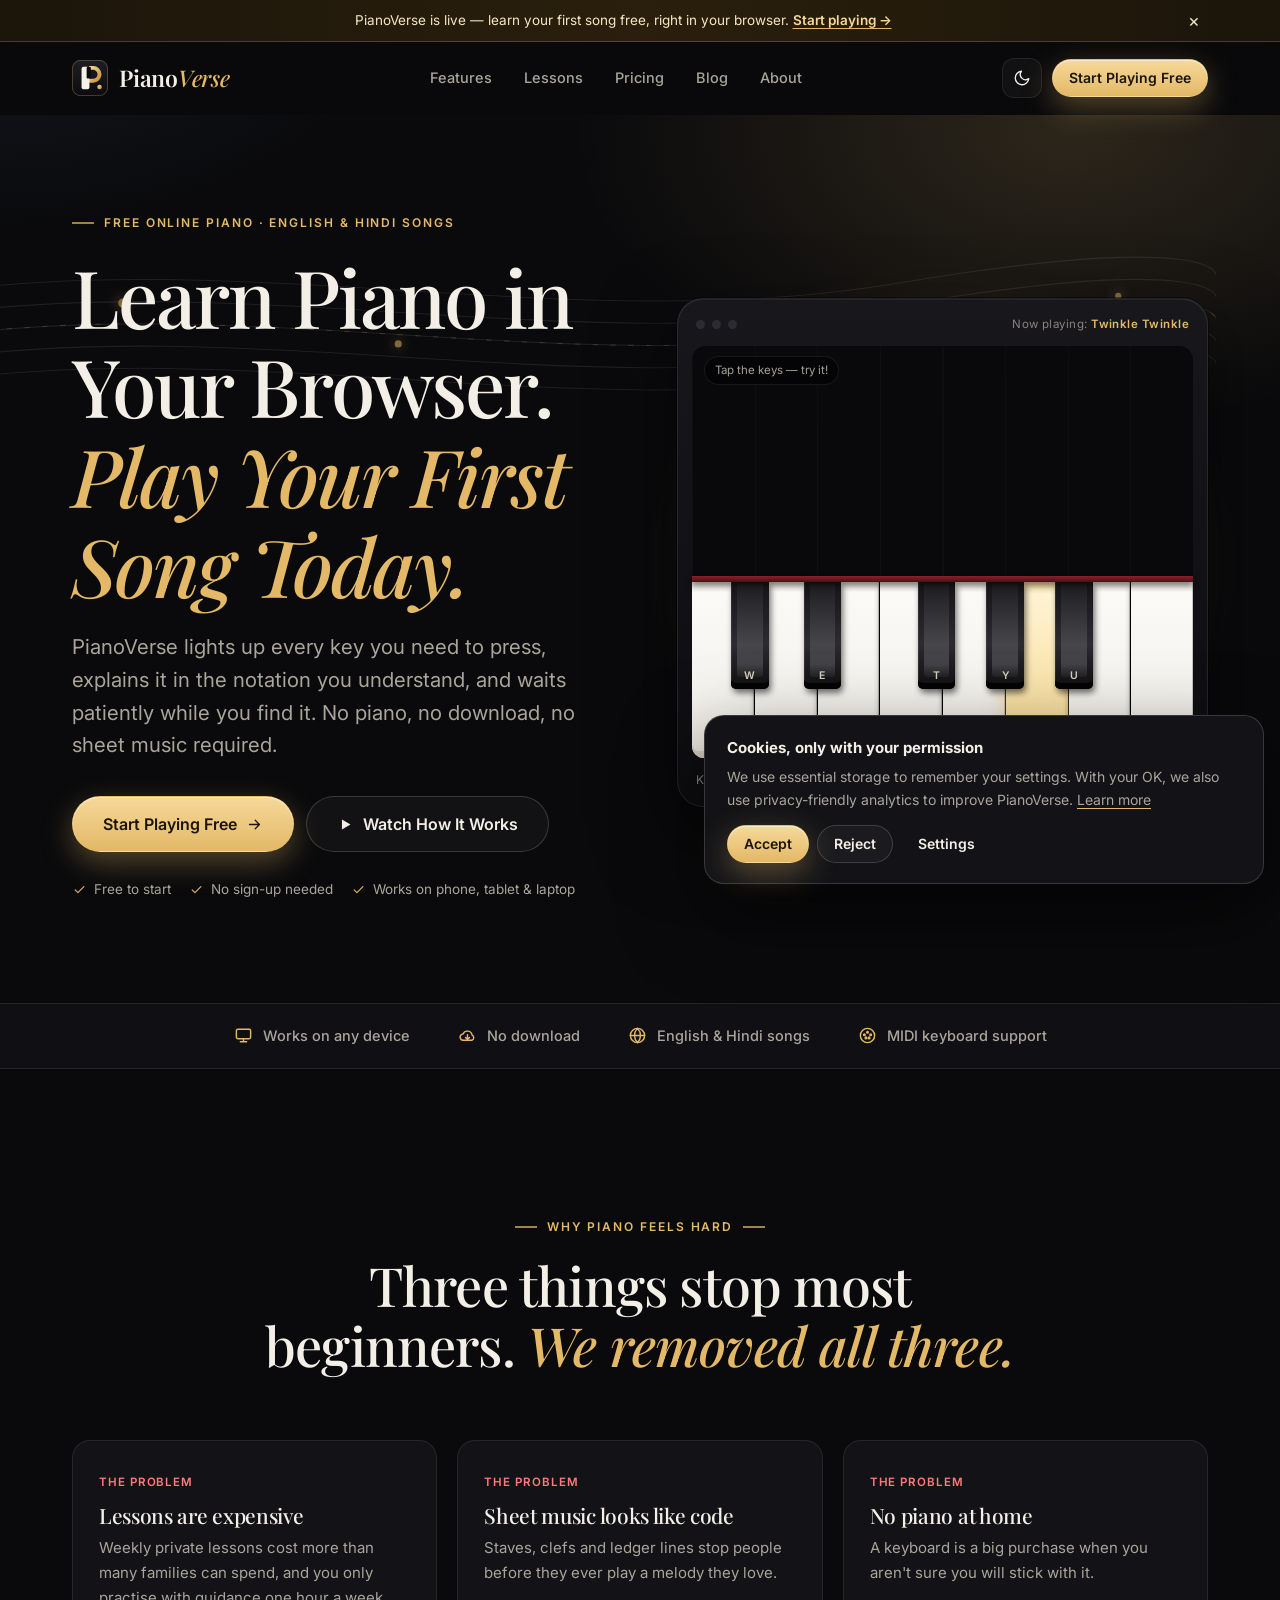
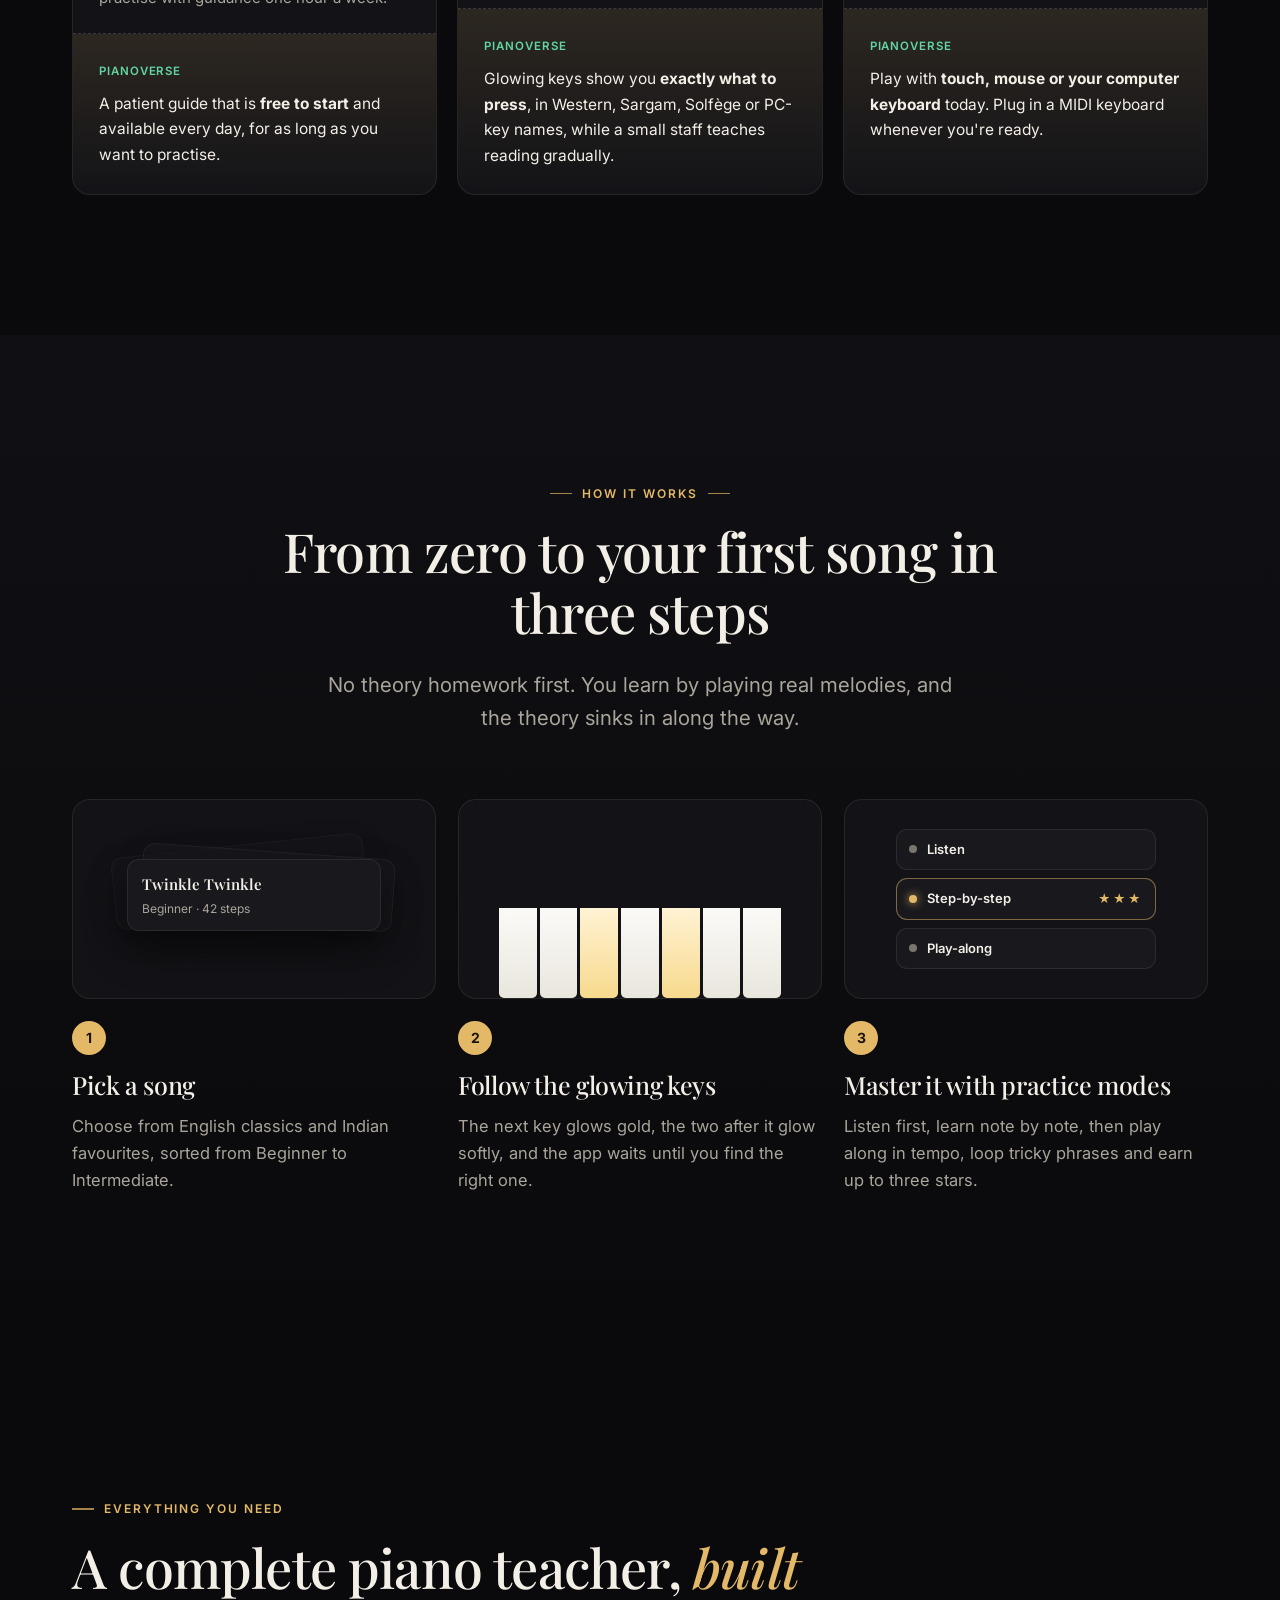
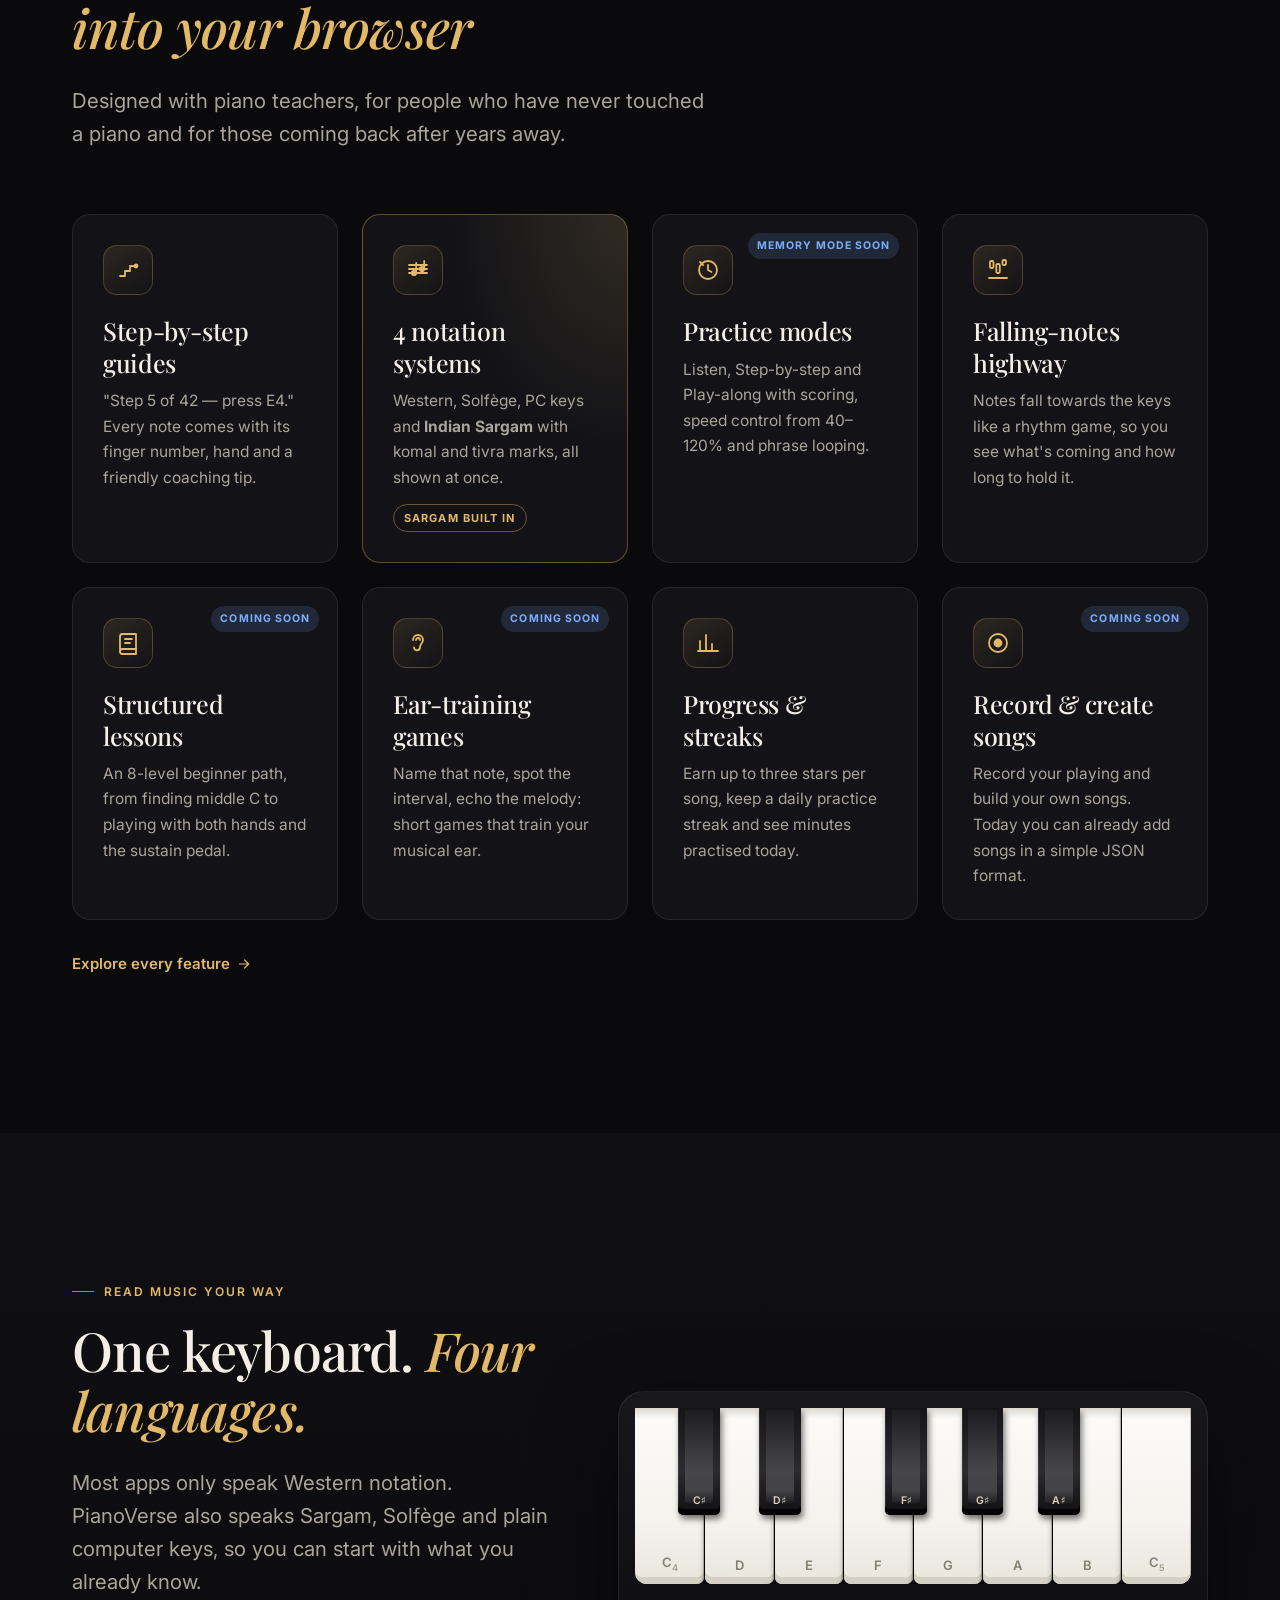
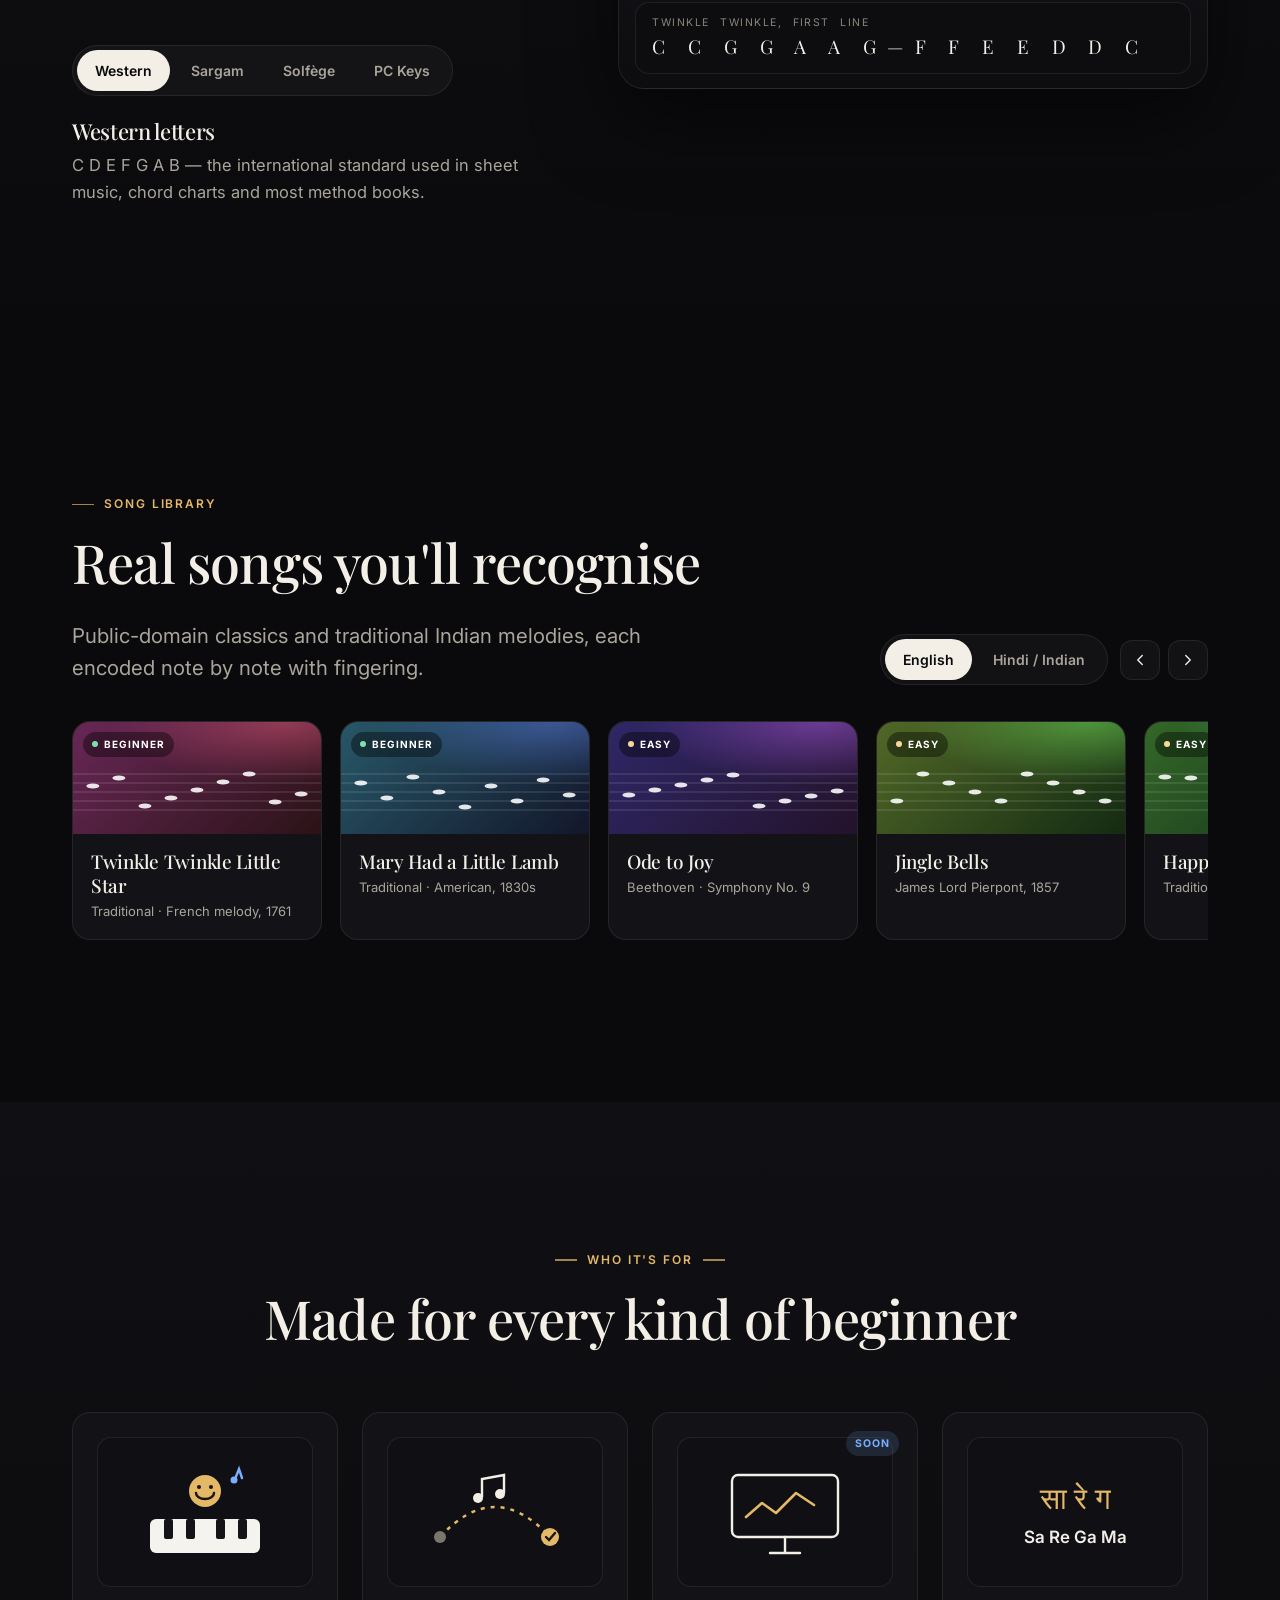
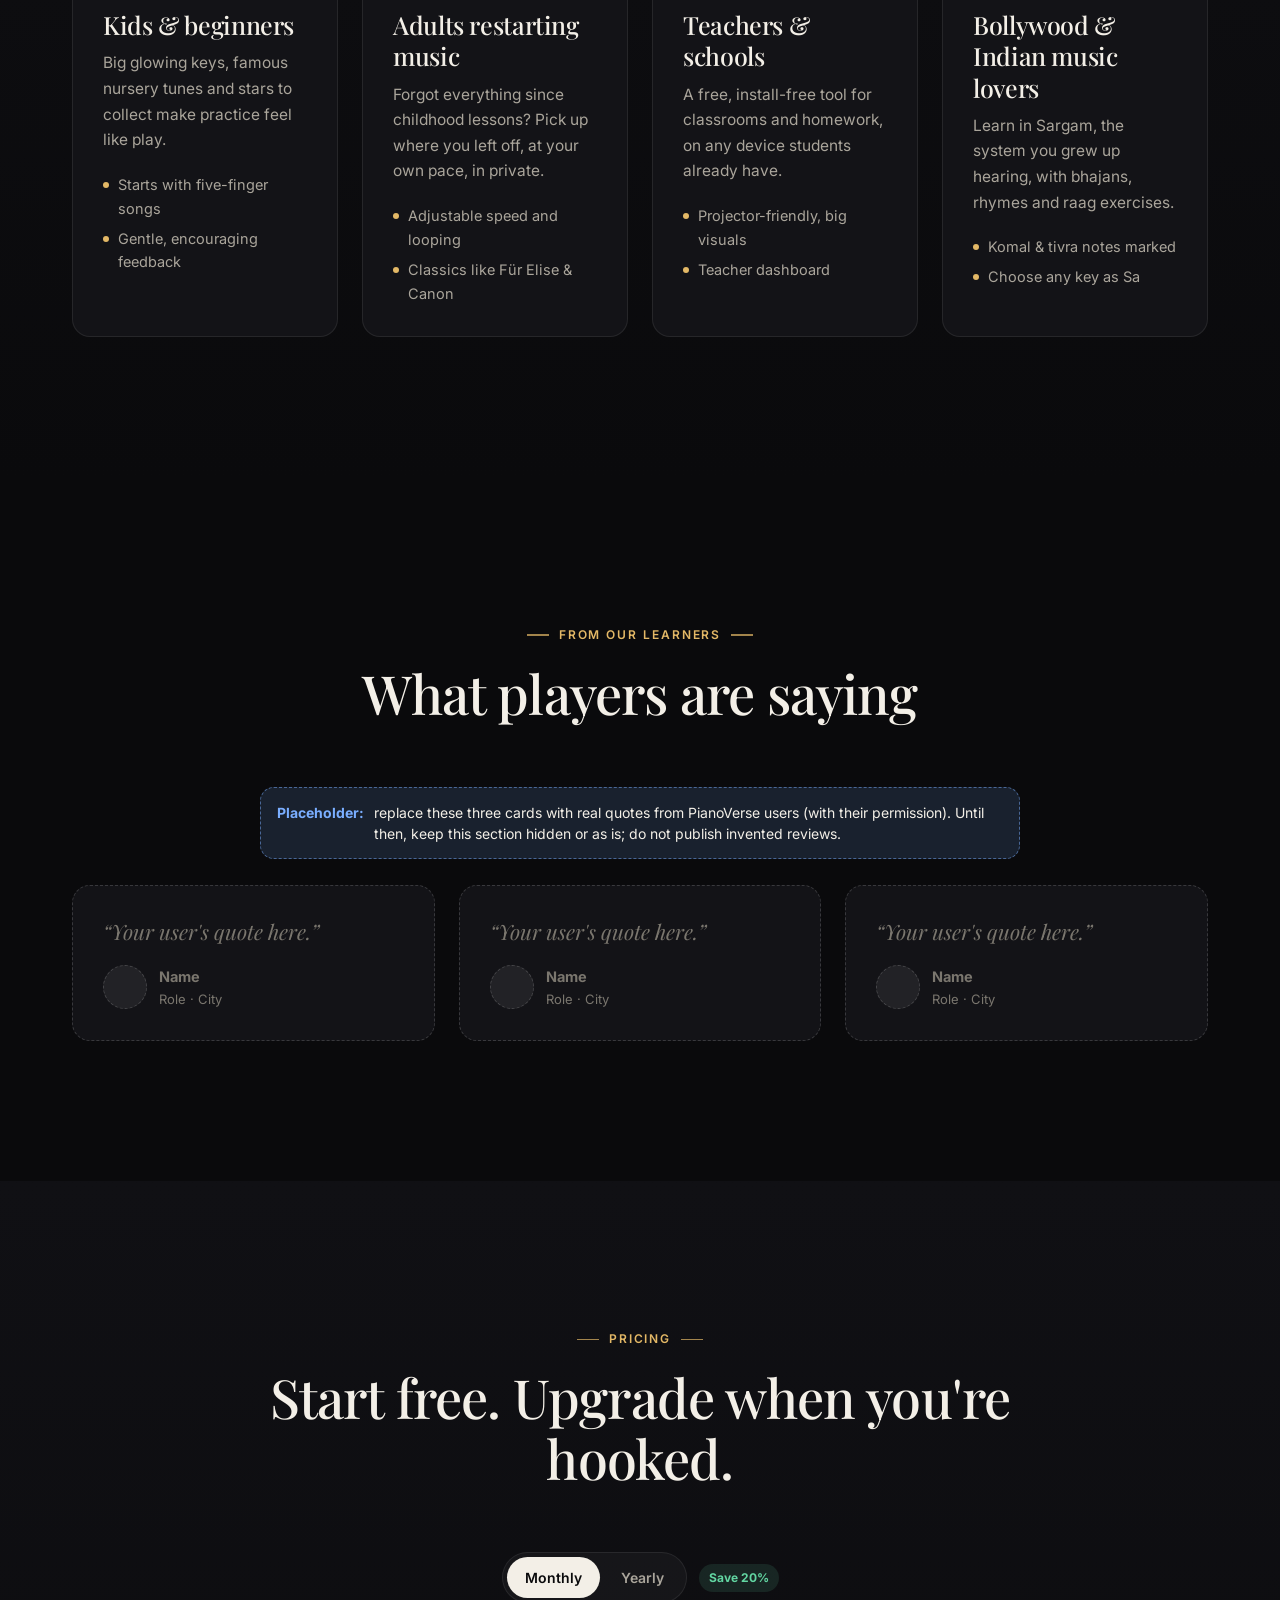
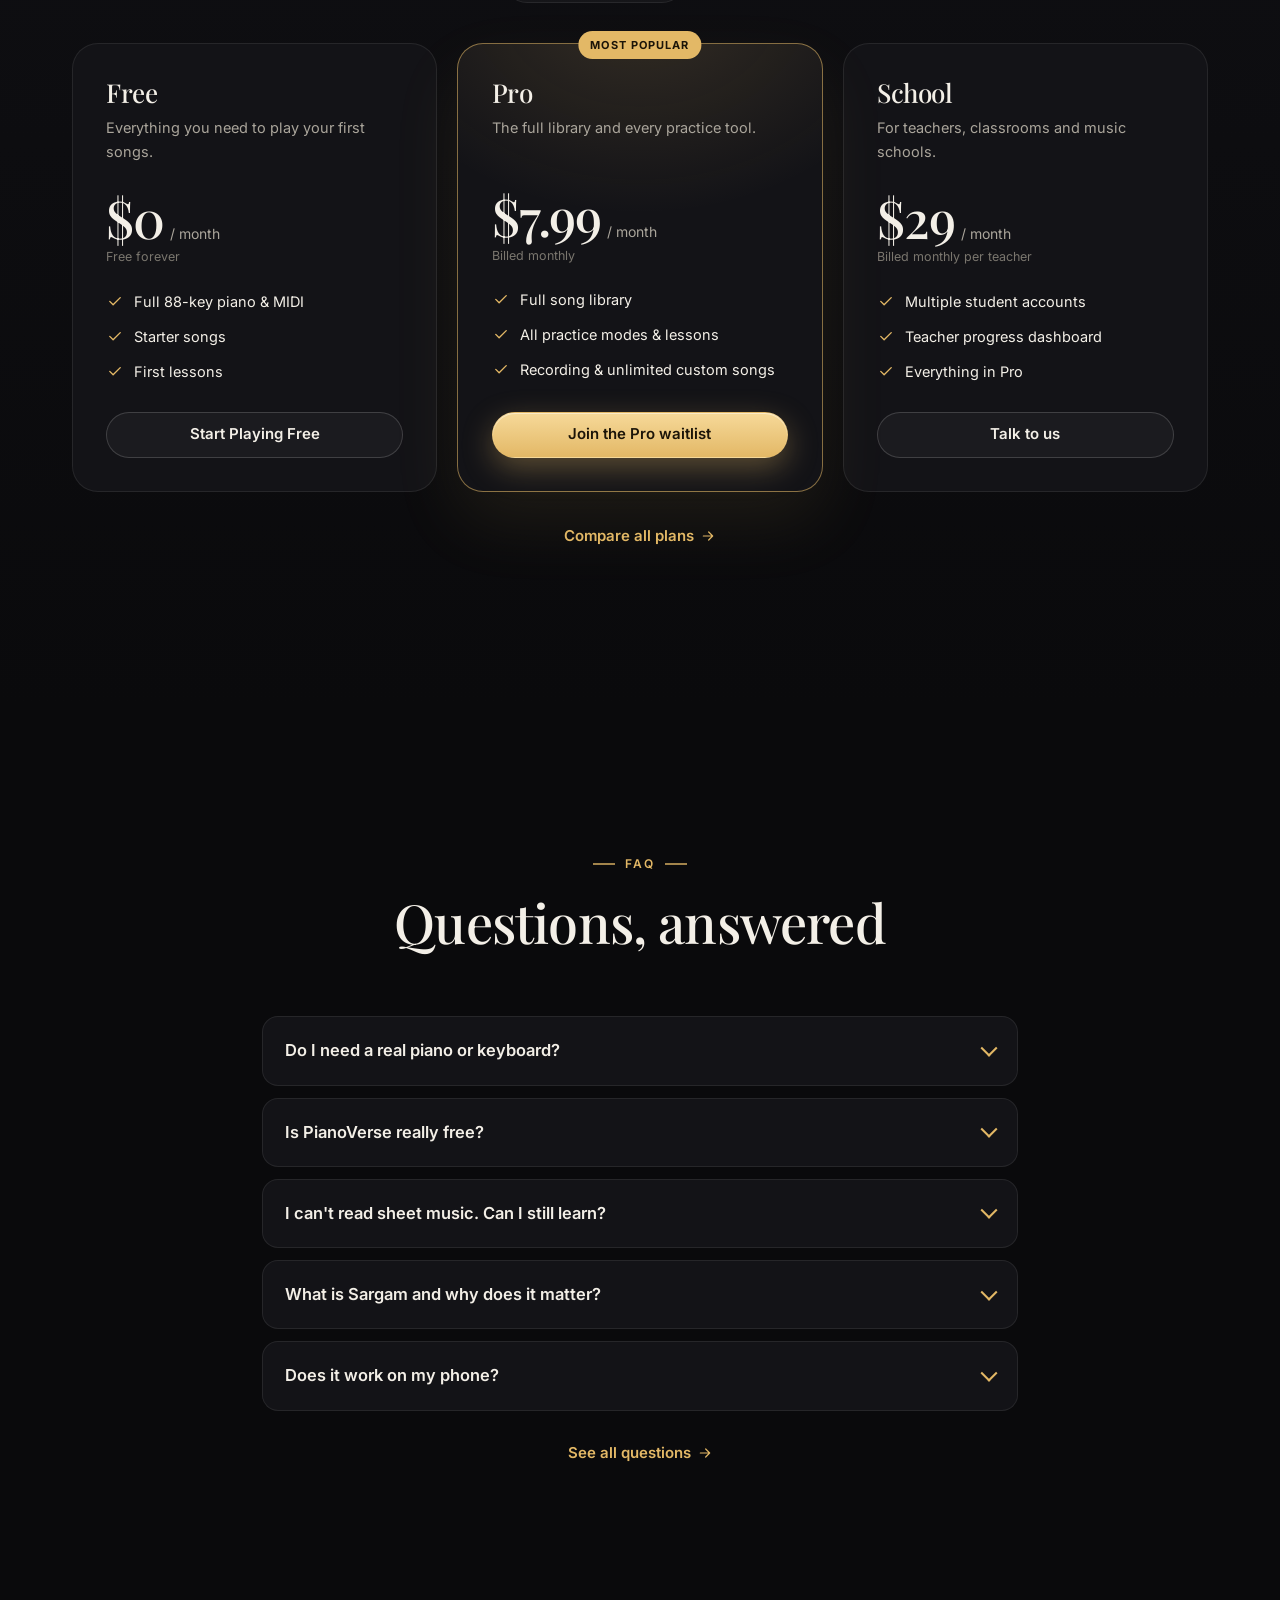
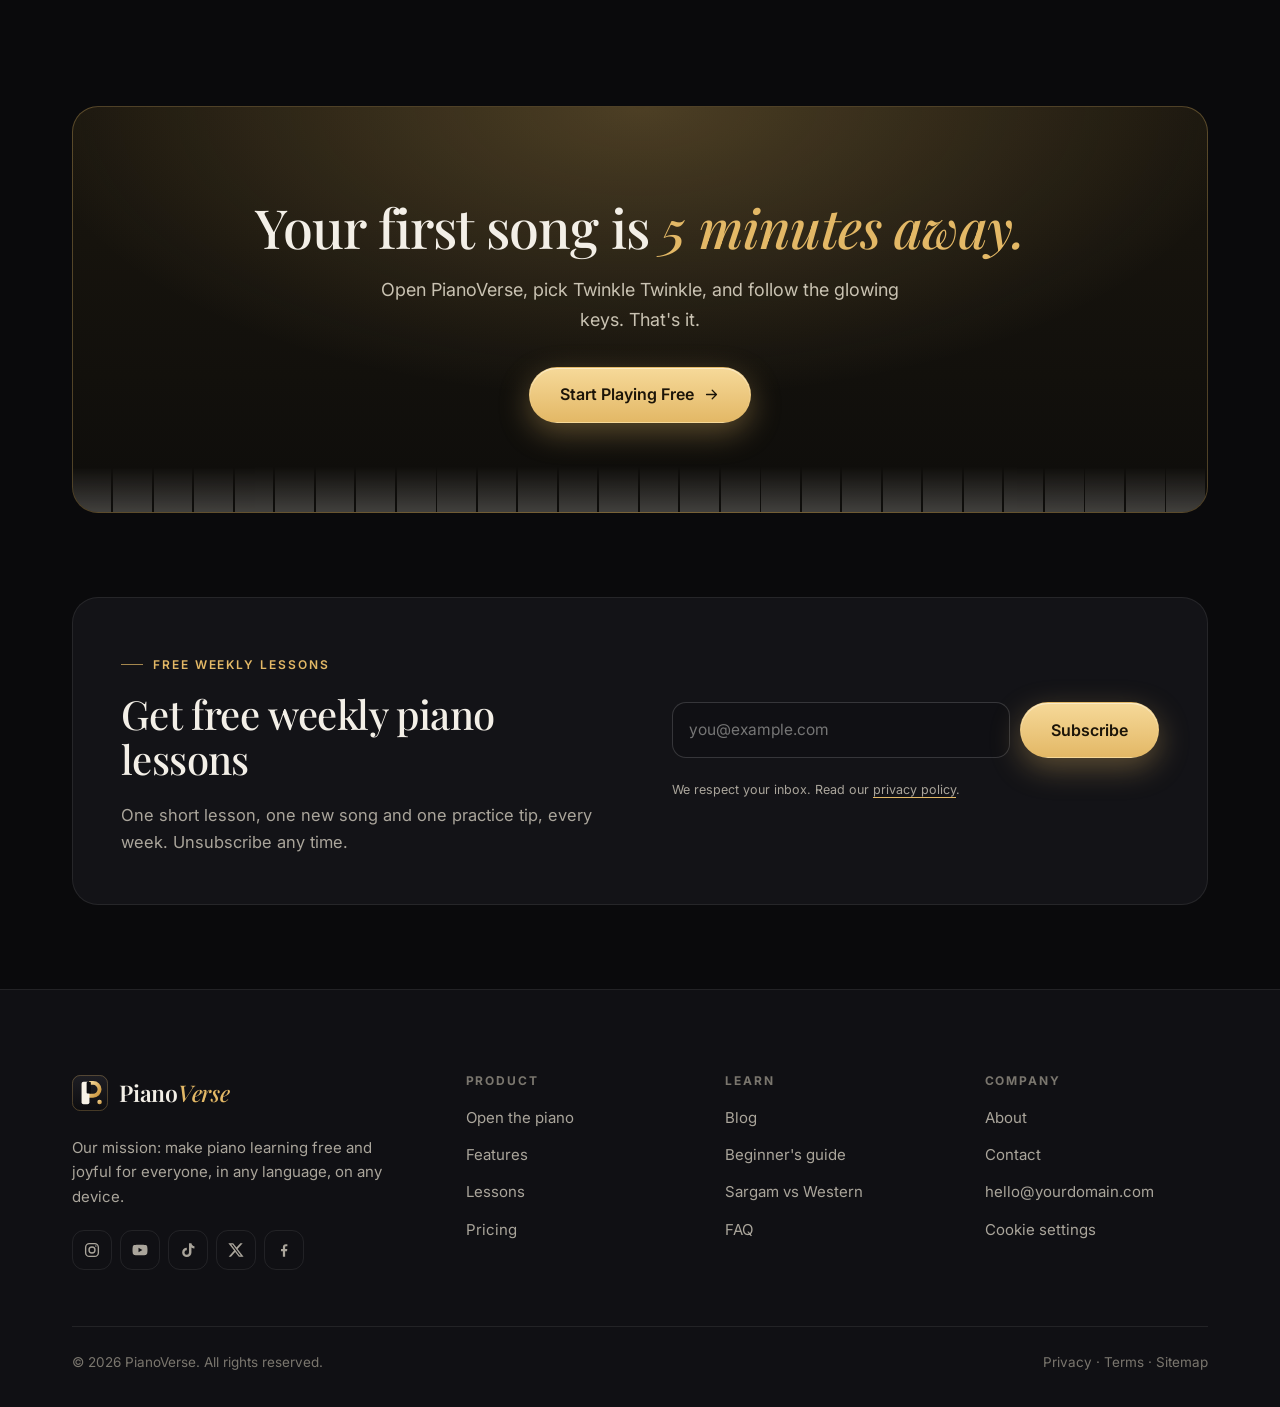
==== commit 7939d1e2: "Use live domain pianoverse-mu.vercel.app in sitemap, robots, canonical and OG tags" ====
--- a/index.html
+++ b/index.html
@@ -6,15 +6,15 @@
 <title>PianoVerse — Learn Piano Online Free | Virtual Piano for Beginners</title>
 <meta name="description" content="Learn piano online for free in your browser. Follow glowing keys, read Western, Sargam, Solfège or PC-key notation, and play your first song today. No download needed.">
 <meta name="robots" content="index,follow,max-image-preview:large">
-<link rel="canonical" href="https://pianoverse.vercel.app/">
+<link rel="canonical" href="https://pianoverse-mu.vercel.app/">
 <meta name="theme-color" content="#0a0a0c">
 <meta name="pv-root" content="">
 <meta property="og:type" content="website">
 <meta property="og:site_name" content="PianoVerse">
 <meta property="og:title" content="PianoVerse — Learn Piano Online Free | Virtual Piano for Beginners">
 <meta property="og:description" content="Learn piano online for free in your browser. Follow glowing keys, read Western, Sargam, Solfège or PC-key notation, and play your first song today. No download needed.">
-<meta property="og:url" content="https://pianoverse.vercel.app/">
-<meta property="og:image" content="https://pianoverse.vercel.app/assets/img/og-image.png">
+<meta property="og:url" content="https://pianoverse-mu.vercel.app/">
+<meta property="og:image" content="https://pianoverse-mu.vercel.app/assets/img/og-image.png">
 <meta property="og:image:width" content="1200">
 <meta property="og:image:height" content="630">
 <meta property="og:image:alt" content="PianoVerse — learn piano in your browser">
@@ -22,7 +22,7 @@
 <meta name="twitter:card" content="summary_large_image">
 <meta name="twitter:title" content="PianoVerse — Learn Piano Online Free | Virtual Piano for Beginners">
 <meta name="twitter:description" content="Learn piano online for free in your browser. Follow glowing keys, read Western, Sargam, Solfège or PC-key notation, and play your first song today. No download needed.">
-<meta name="twitter:image" content="https://pianoverse.vercel.app/assets/img/og-image.png">
+<meta name="twitter:image" content="https://pianoverse-mu.vercel.app/assets/img/og-image.png">
 <link rel="icon" href="assets/img/favicon.svg" type="image/svg+xml">
 <link rel="icon" href="assets/img/favicon-32.png" sizes="32x32" type="image/png">
 <link rel="apple-touch-icon" href="assets/img/apple-touch-icon.png">
@@ -35,10 +35,10 @@
 <link rel="stylesheet" href="assets/css/styles.css">
 <script>document.documentElement.classList.add('js');try{var t=localStorage.getItem('pv-theme');if(t)document.documentElement.dataset.theme=t;if(localStorage.getItem('pv-ann'))document.documentElement.classList.add('ann-off')}catch(e){}</script>
 <script src="assets/js/main.js" defer></script>
-<script type="application/ld+json">{"@context": "https://schema.org", "@type": "Organization", "name": "PianoVerse", "url": "https://pianoverse.vercel.app/", "logo": "https://pianoverse.vercel.app/assets/img/icon-512.png", "slogan": "Learn piano in your browser.", "sameAs": []}</script>
-<script type="application/ld+json">{"@context": "https://schema.org", "@type": "WebSite", "name": "PianoVerse", "url": "https://pianoverse.vercel.app/", "inLanguage": "en"}</script>
-<script type="application/ld+json">{"@context": "https://schema.org", "@type": "SoftwareApplication", "name": "PianoVerse", "applicationCategory": "EducationalApplication", "applicationSubCategory": "Music education", "operatingSystem": "Web browser (Windows, macOS, Linux, Android, iOS)", "url": "https://pianoverse.vercel.app/app/", "description": "A web piano with step-by-step song guides in Western, Sargam, Solfège and PC-key notation, a falling-notes highway, practice modes and MIDI keyboard support.", "offers": {"@type": "Offer", "price": "0", "priceCurrency": "USD"}, "featureList": ["Step-by-step song guides", "Western, Sargam, Solfège and PC-key notation", "Falling-notes highway", "Step-by-step, Play-along and Listen practice modes", "Web MIDI keyboard support", "Progress, stars and streaks"]}</script>
-<script type="application/ld+json">{"@context": "https://schema.org", "@type": "WebPage", "name": "PianoVerse — Learn Piano Online Free | Virtual Piano for Beginners", "description": "Learn piano online for free in your browser. Follow glowing keys, read Western, Sargam, Solfège or PC-key notation, and play your first song today. No download needed.", "url": "https://pianoverse.vercel.app/", "isPartOf": {"@type": "WebSite", "name": "PianoVerse", "url": "https://pianoverse.vercel.app/"}, "publisher": {"@type": "Organization", "name": "PianoVerse", "url": "https://pianoverse.vercel.app/", "logo": "https://pianoverse.vercel.app/assets/img/icon-512.png"}}</script>
+<script type="application/ld+json">{"@context": "https://schema.org", "@type": "Organization", "name": "PianoVerse", "url": "https://pianoverse-mu.vercel.app/", "logo": "https://pianoverse-mu.vercel.app/assets/img/icon-512.png", "slogan": "Learn piano in your browser.", "sameAs": []}</script>
+<script type="application/ld+json">{"@context": "https://schema.org", "@type": "WebSite", "name": "PianoVerse", "url": "https://pianoverse-mu.vercel.app/", "inLanguage": "en"}</script>
+<script type="application/ld+json">{"@context": "https://schema.org", "@type": "SoftwareApplication", "name": "PianoVerse", "applicationCategory": "EducationalApplication", "applicationSubCategory": "Music education", "operatingSystem": "Web browser (Windows, macOS, Linux, Android, iOS)", "url": "https://pianoverse-mu.vercel.app/app/", "description": "A web piano with step-by-step song guides in Western, Sargam, Solfège and PC-key notation, a falling-notes highway, practice modes and MIDI keyboard support.", "offers": {"@type": "Offer", "price": "0", "priceCurrency": "USD"}, "featureList": ["Step-by-step song guides", "Western, Sargam, Solfège and PC-key notation", "Falling-notes highway", "Step-by-step, Play-along and Listen practice modes", "Web MIDI keyboard support", "Progress, stars and streaks"]}</script>
+<script type="application/ld+json">{"@context": "https://schema.org", "@type": "WebPage", "name": "PianoVerse — Learn Piano Online Free | Virtual Piano for Beginners", "description": "Learn piano online for free in your browser. Follow glowing keys, read Western, Sargam, Solfège or PC-key notation, and play your first song today. No download needed.", "url": "https://pianoverse-mu.vercel.app/", "isPartOf": {"@type": "WebSite", "name": "PianoVerse", "url": "https://pianoverse-mu.vercel.app/"}, "publisher": {"@type": "Organization", "name": "PianoVerse", "url": "https://pianoverse-mu.vercel.app/", "logo": "https://pianoverse-mu.vercel.app/assets/img/icon-512.png"}}</script>
 </head>
 <body>
 <a class="skip" href="#main">Skip to content</a>
